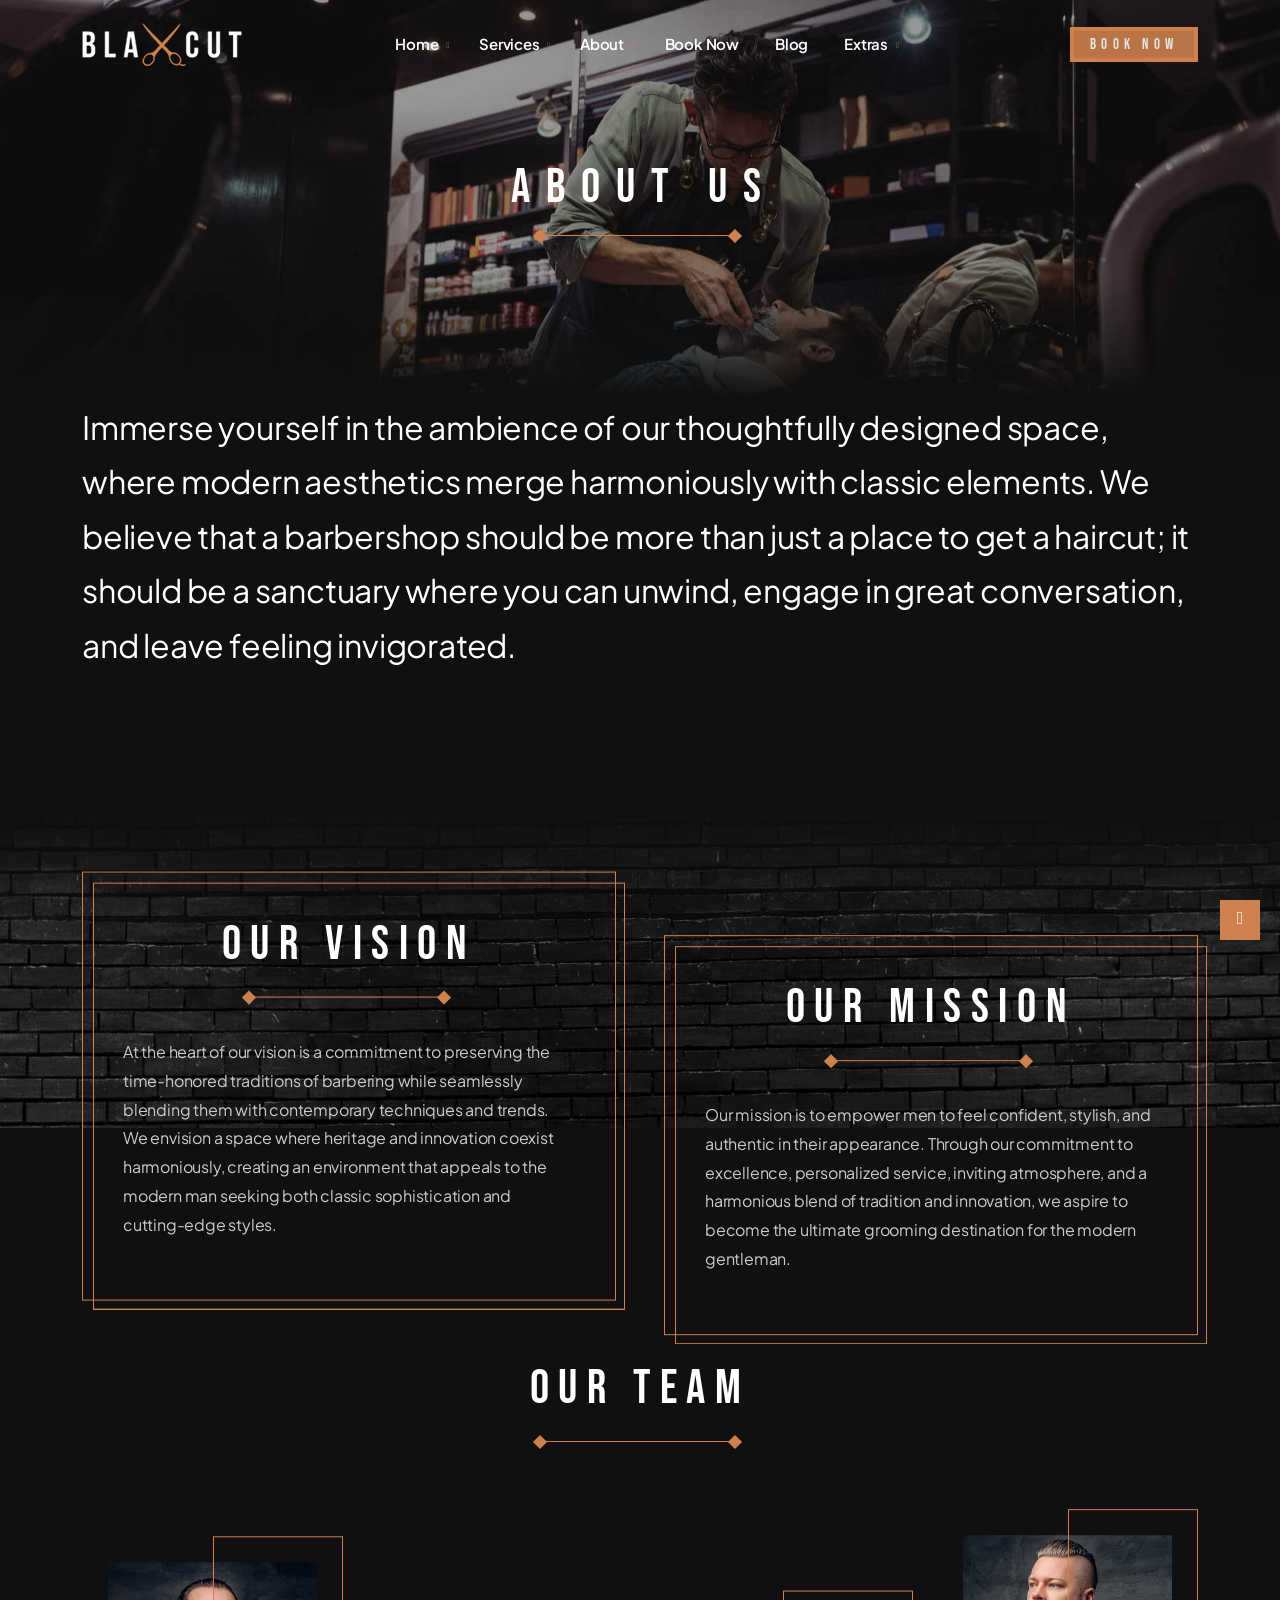
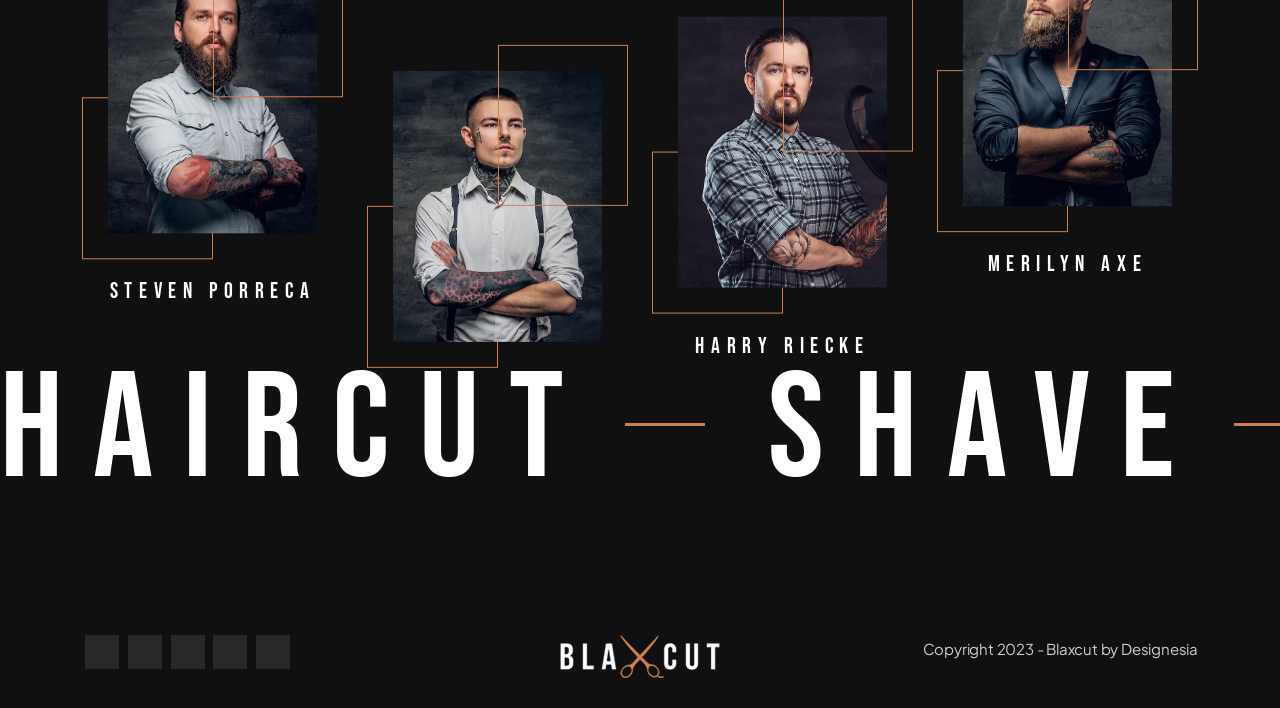
==== about.html @ 3b6c33c2 "first commit" ====
<!DOCTYPE html>
<html lang="zxx">

<head>
    <title>Blaxcut - Barbershop Website Template</title>
    <link rel="icon" href="images/icon.png" type="image/gif" sizes="16x16">
    <meta content="text/html;charset=utf-8" http-equiv="Content-Type">
    <meta content="width=device-width, initial-scale=1.0" name="viewport" >
    <meta content="Blaxcut - Barbershop Website Template" name="description" >
    <meta content="" name="keywords" >
    <meta content="" name="author" >
    <!-- CSS Files
    ================================================== -->
    <link href="css/bootstrap.min.css" rel="stylesheet" type="text/css" id="bootstrap">
    <link href="css/mdb.min.css" rel="stylesheet" type="text/css" id="mdb" >
    <link href="css/plugins.css" rel="stylesheet" type="text/css" >
    <link href="css/style.css" rel="stylesheet" type="text/css" >
    <link href="css/coloring.css" rel="stylesheet" type="text/css" >
    <!-- color scheme -->
    <link id="colors" href="css/colors/scheme-01.css" rel="stylesheet" type="text/css" >
</head>

<body class="dark-scheme">
    <div id="wrapper">
        
        <!-- page preloader begin -->
        <div id="de-loader"></div>
        <!-- page preloader close -->

        <!-- header begin -->
        <header class="transparent">            
            <div class="container">
                <div class="row">
                    <div class="col-md-12">
                        <div class="de-flex sm-pt10">
                            <div class="de-flex-col">
                                <div class="de-flex-col">
                                    <!-- logo begin -->
                                    <div id="logo">
                                        <a href="index.html">
                                            <img class="logo-main" src="images/logo.png" alt="" >
                                            <img class="logo-mobile" src="images/logo-mobile.png" alt="" >
                                        </a>
                                    </div>
                                    <!-- logo close -->
                                </div>
                            </div>
                            <div class="de-flex-col header-col-mid">
                                <ul id="mainmenu">
                                    <li><a class="menu-item" href="index.html">Home</a>
                                        <ul>
                                            <li><a class="menu-item" href="index.html">Home 1</a></li>
                                            <li><a class="menu-item" href="index-2.html">Home 2</a></li>
                                            <li><a class="menu-item" href="index-3.html">Home 3</a></li>
                                            <li><a class="menu-item" href="index-4.html">Home 4</a></li>
                                        </ul>
                                    </li>
                                    <li><a class="menu-item" href="services.html">Services</a>
                                        <ul>
                                            <li><a class="menu-item" href="services.html">All Services</a></li>
                                            <li><a class="menu-item" href="service-single.html">Service Single</a></li>
                                        </ul>
                                    </li>
                                    <li><a class="menu-item" href="about.html">About</a>
                                        <ul>
                                            <li><a class="menu-item" href="about.html">About Us</a></li>
                                            <li><a class="menu-item" href="team.html">Our Team</a></li>
                                        </ul>
                                    </li>
                                    <li><a class="menu-item" href="book.html">Book Now</a></li>
                                    <li><a class="menu-item" href="blog.html">Blog</a></li>
                                    <li><a class="menu-item" href="#">Extras</a>
                                        <ul>
                                            <li><a class="menu-item" href="contact.html">Contact</a></li>
                                            <li><a class="menu-item" href="gallery.html">Gallery</a></li>
                                            <li><a class="menu-item" href="pricing.html">Pricing</a></li>
                                            <li><a class="menu-item" href="testimonials.html">Testimonials</a></li>
                                        </ul>
                                    </li>
                                </ul>
                            </div>
                            <div class="de-flex-col">
                                <div class="menu_side_area">
                                    <a href="book.html" class="btn-main">Book Now</a>
                                    <span id="menu-btn"></span>
                                </div>
                            </div>
                        </div>
                    </div>
                </div>
            </div>
        </header>
        <!-- header close -->
        <!-- content begin -->
        <div class="no-bottom no-top" id="content">
            <div id="top"></div>

            <section id="subheader" class="jarallax">
                <img src="images/background/3.jpg" class="jarallax-img" alt="">
                <div class="container">
                    <div class="row">
                        <div class="col-lg-6 offset-lg-3 text-center">
                            <h1>About Us</h1>
                            <div class="de-separator"></div>
                        </div>
                    </div>
                </div>
                <div class="de-gradient-edge-bottom"></div>
            </section>

            <section aria-label="section" class="no-top">
                <div class="container">
                    <div class="row">
                        <div class="col-lg-12" data-jarallax-element="-20">
                            <p class="lead big wow fadeInUp">Immerse yourself in the ambience of our thoughtfully designed space, where modern aesthetics merge harmoniously with classic elements. We believe that a barbershop should be more than just a place to get a haircut; it should be a sanctuary where you can unwind, engage in great conversation, and leave feeling invigorated.
                            </p>
                        </div>
                    </div>
                </div>
            </section>

            <section class="jarallax no-top">
                <div class="de-gradient-edge-top"></div>
                <img src="images/background/1.jpg" class="jarallax-img" alt="">
                <div class="container relative z1000">
                    <div class="row gx-5">
                        <div class="col-lg-6" data-jarallax-element="-50">
                            <div class="d-sch-table">
                                <h2 class="wow fadeIn text-center">Our Vision</h2>
                                <div class="de-separator"></div>
                                <p>At the heart of our vision is a commitment to preserving the time-honored traditions of barbering while seamlessly blending them with contemporary techniques and trends. We envision a space where heritage and innovation coexist harmoniously, creating an environment that appeals to the modern man seeking both classic sophistication and cutting-edge styles.</p>
                                <div class="d-deco"></div>
                            </div>
                        </div>

                        <div class="col-lg-6" data-jarallax-element="-100">
                            <div class="d-sch-table">
                                <h2 class="wow fadeIn text-center">Our Mission</h2>
                                <div class="de-separator"></div>
                                <p>Our mission is to empower men to feel confident, stylish, and authentic in their appearance. Through our commitment to excellence, personalized service, inviting atmosphere, and a harmonious blend of tradition and innovation, we aspire to become the ultimate grooming destination for the modern gentleman.</p>
                                <div class="d-deco"></div>
                            </div>
                        </div>
                    </div>
                </div>
                <div class="de-gradient-edge-bottom"></div>
            </section>

            <section aria-label="section" class="no-top">
                <div class="container">
                    <div class="row">
                        <div class="col-lg-12 text-center">
                            <h2 class="wow fadeIn">Our Team</h2>
                            <div class="de-separator"></div>
                        </div>
                        <div class="col-lg-3 text-center" data-jarallax-element="-20">
                            <div class="de-box-a">
                                <div class="d-image">
                                    <img src="images/team/1.jpg" alt="">
                                </div>
                                <div class="d-deco-1"></div>
                                <div class="d-deco-2"></div>
                                <div class="d-social">
                                    <a href="#"><i class="fa fa-facebook"></i></a>
                                    <a href="#"><i class="fa fa-twitter"></i></a>
                                    <a href="#"><i class="fa fa-instagram"></i></a>
                                </div>
                            </div>
                            <div class="spacer-20"></div>
                            <h4>Steven Porreca</h4>
                        </div>

                        <div class="col-lg-3 text-center" data-jarallax-element="-60">
                            <div class="de-box-a">
                                <div class="d-image">
                                    <img src="images/team/2.jpg" alt="">
                                </div>
                                <div class="d-deco-1"></div>
                                <div class="d-deco-2"></div>
                                <div class="d-social">
                                    <a href="#"><i class="fa fa-facebook"></i></a>
                                    <a href="#"><i class="fa fa-twitter"></i></a>
                                    <a href="#"><i class="fa fa-instagram"></i></a>
                                </div>
                            </div>
                            <div class="spacer-20"></div>
                            <h4>Huey Apicella</h4>
                        </div>

                        <div class="col-lg-3 text-center" data-jarallax-element="-40">
                            <div class="de-box-a">
                                <div class="d-image">
                                    <img src="images/team/3.jpg" alt="">
                                </div>
                                <div class="d-deco-1"></div>
                                <div class="d-deco-2"></div>
                                <div class="d-social">
                                    <a href="#"><i class="fa fa-facebook"></i></a>
                                    <a href="#"><i class="fa fa-twitter"></i></a>
                                    <a href="#"><i class="fa fa-instagram"></i></a>
                                </div>
                            </div>
                            <div class="spacer-20"></div>
                            <h4>Harry Riecke</h4>
                        </div>

                        <div class="col-lg-3 text-center" data-jarallax-element="-10">
                            <div class="de-box-a">
                                <div class="d-image">
                                    <img src="images/team/4.jpg" alt="">
                                </div>
                                <div class="d-deco-1"></div>
                                <div class="d-deco-2"></div>
                                <div class="d-social">
                                    <a href="#"><i class="fa fa-facebook"></i></a>
                                    <a href="#"><i class="fa fa-twitter"></i></a>
                                    <a href="#"><i class="fa fa-instagram"></i></a>
                                </div>
                            </div>
                            <div class="spacer-20"></div>
                            <h4>Merilyn Axe</h4>
                        </div>
                    </div>
                </div>
            </section>

            <section aria-label="section" class="no-top">
                <div class="wow fadeInRight d-flex">
                  <div class="de-marquee-list wow">
                    <div class="d-item">
                      <span class="d-item-txt">Haircut</span>
                      <span class="d-item-display">
                        <i class="d-item-block"></i>
                      </span>
                      <span class="d-item-txt">Shave</span>
                      <span class="d-item-display">
                        <i class="d-item-block"></i>
                      </span>
                      <span class="d-item-txt">Faded</span>
                      <span class="d-item-display">
                        <i class="d-item-block"></i>
                      </span>
                      <span class="d-item-txt">Hair Dye</span>
                      <span class="d-item-display">
                        <i class="d-item-block"></i>
                      </span>
                      <span class="d-item-txt">Beard Trim</span>
                      <span class="d-item-display">
                        <i class="d-item-block"></i>
                      </span>
                      <span class="d-item-txt">Hair Color</span>
                      <span class="d-item-display">
                        <i class="d-item-block"></i>
                      </span>
                      <span class="d-item-txt">Facial</span>
                      <span class="d-item-display">
                        <i class="d-item-block"></i>
                      </span>
                      <span class="d-item-txt">Masage</span>
                      <span class="d-item-display">
                        <i class="d-item-block"></i>
                      </span>
                      <span class="d-item-txt">Hair Wash</span>
                      <span class="d-item-display">
                        <i class="d-item-block"></i>
                      </span>
                     </div>
                  </div>
                </div>
            </section>
        </div>
        <!-- content close -->
        <a href="#" id="back-to-top"></a>
        <!-- footer begin -->
        <footer>
            <div class="container">
                <div class="row g-4">
                    
                    <div class="col-lg-4 text-lg-start text-center">
                        <div class="social-icons">
                            <a href="#"><i class="fa fa-facebook fa-lg"></i></a>
                            <a href="#"><i class="fa fa-twitter fa-lg"></i></a>
                            <a href="#"><i class="fa fa-linkedin fa-lg"></i></a>
                            <a href="#"><i class="fa fa-pinterest fa-lg"></i></a>
                            <a href="#"><i class="fa fa-rss fa-lg"></i></a>
                        </div>
                    </div>
                    <div class="col-lg-4 text-lg-center text-center">
                        <img src="images/logo.png" class="" alt="">
                    </div>
                    <div class="col-lg-4 text-lg-end text-center">
                        Copyright 2023 - Blaxcut by Designesia
                    </div>
                </div>
            </div>
        </footer>
        <!-- footer close -->
    </div>
    
    <!-- Javascript Files
    ================================================== -->
    <script src="js/plugins.js"></script>
    <script src="js/designesia.js"></script>
    <script src="js/custom-marquee.js"></script>
</body>

</html>
---- css/style.css ----
/* ================================================== */

/* Blaxcut
/* created by designesia

@charset "utf-8";

Table of content:

* body
* header
  * subheader
* navigation
* content
* section
* footer
* sidebar
* blog
* products
* contact
* elements
  * address
  * border
  * box icon
  * breadcrumb
  * button and link
  * columns
  * counter
  * divider
  * dropcap
  * heading
  * icon font
  * list
  * map
  * package
  * page heading
  * pagination
  * pricing
  * preloader
  * progress bar
  * social icons
  * spacer
  * tabs
  * team
  * testimonial
* plugins
* media query
*/

/* ================================================== */

/* ================================================== */
/* import fonts */
/* ================================================== */

@import url('https://fonts.googleapis.com/css2?family=Plus+Jakarta+Sans:ital,wght@0,200;0,300;0,400;0,500;0,600;0,700;0,800;1,200;1,300;1,400;1,500;1,600;1,700;1,800&display=swap');
@import url('https://fonts.googleapis.com/css2?family=Bebas+Neue:ital,wght@0,200;0,300;0,400;0,500;0,600;0,700;0,800;1,200;1,300;1,400;1,500;1,600;1,700;1,800&display=swap');

/* ================================================== */
/* import icons */
/* ================================================== */

@import url("../fonts/font-awesome/css/font-awesome.css");
@import url("../fonts/elegant_font/HTML_CSS/style.css");
@import url("../fonts/et-line-font/style.css");
@import url("../fonts/icofont/icofont.min.css");

* {
  --title-font: "Bebas Neue", Helvetica, Arial, sans-serif;
  --body-font: "Plus Jakarta Sans", Helvetica, Arial, sans-serif;
  --border-default: solid 1px rgba(30, 30, 30, 1);
  --bg-color-even: #E8E8E8;
  --bg-color-odd: #F4F4F4;
  --bg-color-dark: #101010;
  --body-font-color: #757575;
  --dark-body-font-color: #cccccc;

}

.g-custom {
  --bs-gutter-x: 30px;
  --bs-gutter-y: 30px;
}

.g-custom-x {
  --bs-gutter-x: 30px;
}

/* ================================================== */


/* body */


/* ================================================== */

html {
  overflow-x: hidden;
  padding: 0;
  margin: 0;
  background: #ffffff;
}

body {
  font-family: var(--body-font);
  font-size: 16px;
  font-weight: 400;
  color: var(--body-font-color);
  padding: 0;
  line-height: 1.8em;
  word-spacing: 0px;
  letter-spacing: -0.2px;
}

.dark-scheme {
  color: var(--dark-body-font-color);
}

body.dark-scheme {
  background: var(--bg-color-even);
}

body.boxed {
  margin: 30px;
  overflow: hidden;
  border: solid 1px #eee;
}

body .owl-stage .owl-item {
  margin-bottom: 15px;

}

#wrapper {
  position: relative;
  overflow: hidden;
}

.de-navbar-left #wrapper {
  overflow: visible;
}

a,
a:hover {
  text-decoration: none;
}

a.a-underline {
  display: inline-block;
  position: relative;
  overflow: hidden;
}

a.a-underline span {
  display: block;
  position: relative;
  left: 0;
  bottom: 0;
  border-bottom: solid 1px #333;
  width: 0;
}

a.a-underline:hover span {
  width: 100%;
}

/* ================================================== */


/*  header  */


/* ================================================== */

header {
  width: 100%;
  position: absolute;
  left: 0;
  z-index: 1001;
  background: #2b313f;
  margin: 0;
  border-bottom: solid 1px rgba(255, 255, 255, 0);
}

header.header-s1 {
  top: 0;
}

header .info {
  display: none;
  color: #fff;
  padding: 10px 0 10px 0;
  width: 100%;
  z-index: 100;
  background: #242424;
}

header .info .col {
  display: inline-block;
  font-size: 12px;
}

header .info .col {
  padding-right: 30px;
}

header .info .col:last-child {
  padding-right: 0px;
}

header .info i {
  font-size: 14px;
  margin-right: 15px;
}

header .info .social.col {
  border: none;
}

header .info .social i {
  color: #fff;
  font-size: 14px;
  display: inline-block;
  float: none;
  padding: 0 10px 0 10px;
  margin: 0;
}

header .info strong {
  font-size: 12px;
}

header.header-bg {
  background: rgba(0, 0, 0, 0.5);
}

header.transparent {
  background: none;
}

body:not(.side-layout) header:not(.smaller):not(.header-mobile).header-light.transparent {
  background: rgba(255, 255, 255, 0.0);
}

header.autoshow {
  top: -120px;
  height: 70px !important;
}

header.autoshow.scrollOn,
header.autoshow.scrollOff {
  -o-transition: .5s;
  -ms-transition: .5s;
  -moz-transition: .5s;
  -webkit-transition: .5s;
  transition: .5s;
  outline: none;
}

header.autoshow.scrollOn {
  top: 0;
}

header.autoshow.scrollOff {
  top: -120px;
}

header div#logo {
  color: white;
  -webkit-transition: all 0.3s;
  -moz-transition: all 0.3s;
  -ms-transition: all 0.3s;
  -o-transition: all 0.3s;
  transition: all 0.3s;
}

header .logo-2 {
  display: none;
}

header .logo-scroll {
  display: none;
}

header .logo,
header .logo-2 {
  font-family: var(--body-font);
  color: #fff;
  font-size: 40px;
  font-weight: 300;
}

header .logo-2 {
  color: #333;
}

header.header-full nav {
  float: left;
}

header nav a {
  -webkit-transition: all 0.3s;
  -moz-transition: all 0.3s;
  -ms-transition: all 0.3s;
  -o-transition: all 0.3s;
  transition: all 0.3s;
}

header nav a:hover {
  color: #555;
}

header.smaller #mainmenu ul ul {
  top: 0px;
}

header.smaller {
  position: fixed;
  top: 0px;
  background: rgba(255, 255, 255, .5);
}


.scroll-down {
    margin-top: -90px;
}

.scroll-up {
    margin-top: 0;
}

header.header-center.scroll-down{
  margin-top: -175px;
}

header.header-center #logo-center{
  display: inline-block;
  padding-top: 40px;
}

header.header-center #mainmenu{
  display: inline-block;
}

header.header-center{
  text-align: center;
}

header.header-center #logo{
  display: none;
}

.dark-scheme header.smaller {
  background: rgba(16, 16, 16, .8);
}

header.smaller .btn-rsvp {
  height: 100px;
  padding-top: 55px;
}

.boxed header.smaller {
  margin-top: 0px;
}

header.smaller div#logo,
header.s2 div#logo {}

header.smaller .logo-init {
  display: none;
}

header.smaller #topbar.topbar-dark {
  background: rgba(34, 34, 34, .05);
}

header.smaller #topbar.topbar-dark a {
  color: #333333;
}

header .logo-mobile {
  display: none;
}

header.smaller.scroll-dark {
  background: var(--bg-color-even);
}

header.header-light .h-phone,
header.smaller.scroll-light .h-phone {
  color: #202020;
}

header:not(.header-light).smaller.scroll-light div#logo .logo {
  display: none;
}

header.smaller.scroll-light div#logo .logo-2 {
  display: inline-block;
}

header.smaller.scroll-light div#logo .logo-scroll {
  display: inline-block;
}

header.smaller.header-light div#logo .logo {
  display: none;
}

header.smaller.scroll-light .social-icons i {
  color: #333;
}

header.smaller.scroll-light #mainmenu li a,
header.smaller.scroll-light #mainmenu li.has-child:after {
  color: #333333;
}

header.smaller.scroll-light #mainmenu li li a:hover {
  color: #ffffff;
}

.logo-smaller div#logo {
  width: 150px;
  height: 30px;
  line-height: 65px;
  font-size: 30px;
}

.logo-smaller div#logo img {
  font-size: 30px;
}

header.smaller div#logo .logo-1 {
  display: none;
}

header.smaller div#logo .logo-2 {
  display: inline-block;
}

.logo-small {
  margin-bottom: 20px;
}

header.de_header_2 {
  height: 125px;
}

header.de_header_2.smaller {
  height: 70px;
}

header.de_header_2.smaller .info {
  position: absolute;
  opacity: 0;
  z-index: -1;
}

header.header-full {
  padding-left: 40px;
  padding-right: 40px;
}

header .header-row {
  text-align: center;
}

header .header-col {
  position: relative;
  height: 100%;
}

/* left col header */
header .header-col.left {
  float: left;
  padding: 0 30px 0 0;
  /* border-right:solid 1px rgba(255,255,255,.2); */
}

/* middle col header */
header .header-col.mid {
  float: right;
}

header .header-col.mid .social-icons {
  float: right;
  /* border-left:solid 1px rgba(255,255,255,.2); */
  padding: 0 30px 0 30px;
}


.header-col-right {
  text-align: right;
}


.de-navbar-left {
  background: #151618;
}

.de-navbar-left #logo {
  padding: 40px;
  text-align: center;
  width: 100%;
}

.de-navbar-left header {
  position: relative;
  display: block;
  width: 100%;
  height: 100%;
  left: 0;
  background: none;
  padding: 30px;
  padding-right: 20px;
}

.de-navbar-left header #mainmenu {
  float: none;
  margin: 0;
  padding: 0;
}

.de-navbar-left header #mainmenu>li {
  display: block;
  margin: 0;
  float: none;
  text-align: center;
  font-family: var(--body-font);
  letter-spacing: 5px;
  font-size: 14px;
  padding: 0;
  padding-top: 10px;
  padding-bottom: 10px;
  border-bottom: solid 1px rgba(255, 255, 255, .1);
}

.de_light.de-navbar-left header #mainmenu>li {
  border-bottom: solid 1px rgba(0, 0, 0, .05);
}

.de-navbar-left header #mainmenu>li>a {
  padding: 0;
  opacity: .5;
}

.de_light.de-navbar-left header #mainmenu>li>a {
  color: #222;
}

.de-navbar-left header #mainmenu>li a:hover {
  opacity: 1;
}

.de-navbar-left header #mainmenu>li>a:after {
  content: none;
}

.de-navbar-left header nav {
  float: none;
}

/* subheader */

#subheader {
  text-align: center;
  overflow: hidden;
  padding: 50px 0 120px 0;
  position: relative;
}

#subheader h1 {
  font-size: 48px;
  margin-top: 100px;
  margin-bottom: 10px;
  letter-spacing: 1rem;
  margin-left: .5rem;
}

#subheader.dark {
  background-color: #1A1C26;
}

#subheader.dark h1 {
  color: #fff;
}

.de-navbar-left #subheader {
  padding-bottom: 120px;
}

#subheader .crumb {
  font-size: 14px;
  letter-spacing: 3px;
}

#subheader.text-light .crumb {
  color: #fff;
}

#subheader .small-border-deco {
  display: block;
  margin: 0 auto;
  margin-top: 20px;
  width: 100%;
  height: 1px;
  background: rgba(255, 255, 255, .1);
}

#subheader .small-border-deco span {
  display: block;
  margin: 0 auto;
  height: 2px;
  width: 100px;
}

#subheader.dark h2,
#subheader.dark h4 {
  color: #fff;
}

#subheader.dark h2 {
  font-size: 48px;
}

#subheader.s2 {
  text-align: left;
  padding: 120px 0 20px;
  border: solid 1px #ddd;
  border-left: none;
  border-right: none;
}

.rtl #subheader.s2 {
  text-align: right;
}


#subheader.s2 h1,
#subheader.s2 .crumb {
  margin: 0;
  padding: 0;
}

#subheader.s2 .crumb {
  float: right;
  margin-top: 10px;
}

.rtl #subheader.s2 .crumb {
  float: left;
}

#subheader.sh-plain {
  padding: 100px 0 60px 0;
}

.de-navbar-left.de_light #subheader h1 {
  color: #222;
}

#profile_banner {
  min-height: 360px;
}

/* ================================================== */


/* navigation */


/* ================================================== */

#mainmenu {
  font-family: var(--body-font);
  font-size: 15px;
  margin: 0 auto;
  float: none;
}

#mainmenu.s2{
  font-family: var(--body-font);
}

#mainmenu ul {
  margin: 0px 0px;
  padding: 0px;
  height: 30px;
  background: #ffffff;
  color: var(--body-font-color);
}

#mainmenu ul:not(.mega) {
  border: solid 1px #dddddd;
}

.dark-scheme #mainmenu ul {
  background: #101010;
  border: solid 1px rgba(255, 255, 255, .1);
}

.dark-scheme #mainmenu ul.mega {
  background: #101010;
}

#mainmenu li {
  margin: 0px 0px;
  padding: 0px 0px;
  float: left;
  display: inline;
  list-style: none;
  position: relative;
}

#mainmenu>li {
  margin-right: 30px;
}

#mainmenu>li.has-child:after {
  font-family: FontAwesome;
  content: "\f078";
  padding-left: 5px;
  font-size: 8px;
  position: relative;
  top: -2px;
}

.rtl #mainmenu li.has-child:after {
  padding-left: 15px;
}

.header-light #mainmenu li.has-child:after {
  color: rgba(0, 0, 0, .5);
}

#mainmenu li>a {
  font-weight: 600;
  padding-right: 6px;
}

#mainmenu.s2 li>a{
  letter-spacing: 0;
}

#mainmenu li.has-child>a {
  padding-right: 0px;
}

#mainmenu a {
  position: relative;
  display: inline-block;
  padding: 30px 0;
  text-decoration: none;
  color: #ffffff;
  text-align: center;
  outline: none;
}

#mainmenu p {
  line-height: 1.8em;
  margin-bottom: 0;
}

header.header-light #mainmenu a {
  color: #35404e;
}

#mainmenu a span:not(.badge) {
  position: relative;
  width: 0%;
  color: #ffffff;
  display: block;
  font-size: 10px;
  text-transform: uppercase;
  line-height: 14px;
  border-bottom: solid 2px #ffffff;
}

#mainmenu li:hover a span:not(.badge) {
  width: 100%;
}

#mainmenu li li a span:not(.badge) {
  float: right;
  margin-top: 5px;
}

#mainmenu a.active span:not(.badge) {
  width: 100%;
  margin-left: 0%;
}

.header-light {
  border-bottom: solid 1px rgba(255, 255, 255, 0);
}

.header-light #mainmenu>li>a {
  color: #222;
}

#mainmenu li li {
  font-family: var(--body-font);
  font-size: 14px;
}

#mainmenu li li:last-child {
  border-bottom: none;
}

#mainmenu li li a {
  padding: 5px 15px;
  border-top: none;
  color: #606060;
  width: 100%;
  border-left: none;
  text-align: left;
  font-weight: normal;
  border-bottom: solid 1px rgba(255, 255, 255, .1);
  letter-spacing: 0;
}

#mainmenu li:last-child>a {
  border-bottom: none;
}

.dark-scheme #mainmenu li li a {
  color: #ffffff;
}

.rtl #mainmenu li li a {
  text-align: right;
}

#mainmenu li li a:hover {
  color: #111;
}

#mainmenu li li a:after {
  content: none;
}

#mainmenu li li a:hover,
#mainmenu ul li:hover>a {
  color: #fff;
}

#mainmenu li ul {
  width: 190px;
  height: auto;
  position: absolute;
  left: 0px;
  z-index: 10;
  visibility: hidden;
  opacity: 0;
  border-radius: 3px;
}

#mainmenu ul li b {
  background: #333;
  color: #ffffff;
  padding: 0 3px;
  padding-bottom: 3px;
  font-size: 10px;
  margin-right: 3px;
  border-radius: 2px;
  -moz-border-radius: 2px;
  -webkit-border-radius: 2px;
}

#mainmenu li li {
  font-size: 14px;
  display: block;
  float: none;
  text-transform: none;
}

#mainmenu li:hover>ul {
  visibility: visible;
  opacity: 1;
  margin-top: 0px;
}

/* before edited 
#mainmenu li ul ul {
    left: 100%;
    top: 0px;
}
*/

#mainmenu li ul ul {
  top: 0px;
  margin-left: 188px;
}

#mainmenu select {
  padding: 10px;
  height: 36px;
  font-size: 14px;
  border: none;
  background: #ff4200;
  color: #eceff3;
}

#mainmenu select option {
  padding: 10px;
}

#mainmenu .btn-type {
  padding: 0;
  margin: 0;
}

#mainmenu .btn-type a {
  background: #eee;
  padding: 0;
  margin: 0;
}

#mainmenu>li ul.mega {
  position: fixed;
  left: 0;
  height: 0%;
  width: 100%;
  visibility: hidden;
  opacity: 0;
  overflow: hidden;
  padding: 0;
  -webkit-box-shadow: none;
  -moz-box-shadow: none;
  box-shadow: none;
  background: none;
}

#mainmenu>li ul.mega .sb-menu {
  background: #fff;
  border-radius: 6px;
  -moz-border-radius: 6px;
  -webkit-border-radius: 6px;
  border: solid 1px #dddddd;
}

.dark-scheme #mainmenu>li ul.mega .sb-menu {
  background: #101010;
  border-color: rgba(255, 255, 255, .1);
}

#mainmenu li:hover ul.mega {
  visibility: visible;
  opacity: 1;
}

#mainmenu li ul.mega>li,
#mainmenu li ul.mega>li a {
  width: 100%;
}

#mainmenu li ul.mega li.title {
  padding: 0px 10px 15px 10px;
  text-align: left;
  color: #fff;
  font-weight: bold;
}

#mainmenu li ul.mega>li ul {
  position: static;
  visibility: visible;
  opacity: 1;
  left: 0;
  float: none;
  width: 100%;
}

#mainmenu ul.mega>li ul li {
  margin: 0;
  padding: 0;
}

#mainmenu ul.mega>li ul li:last-child {
  border-bottom: none;
}

#mainmenu li ul.mega .menu-content {
  background: #171A21;
  padding: 30px;
}

#mainmenu li ul.mega li.title {
  font-family: var(--main-font);
  padding: 0px;
  text-align: left;
  font-weight: bold;
  color: #586383;
}

#mainmenu ul.mega>li ul {
  border: none;
}

#mainmenu li ul.mega ul li a {
  background: none;
  padding: 2px 0;
}

#mainmenu li ul.mega ul li a:hover {
  color: #35404e;
}

#mainmenu .box-icon {
  margin-bottom: 10px;
  line-height: 1.6em;
  background: rgba(var(--primary-color-rgb), .1);
  padding: 15px;
  margin: 0;
  height: 100%;
}

#mainmenu .box-icon:hover {
  background: rgba(var(--secondary-color-rgb), .2);
}


.menu-col {
  list-style: none;
  margin: 0;
  padding: 0;
  font-weight: 500;
  font-size: 16px;
}

.menu-col i {
  margin-right: 10px;
  text-align: center;
  min-width: 20px;
}

.menu-col li {
  margin-bottom: 10px;
}

.menu-col li a {
  padding: 10px 16px;
  display: block;
  color: #333333;
  border-radius: 6px;
  -moz-border-radius: 6px;
  -webkit-border-radius: 6px;
}

.menu-col li a.active,
.menu-col li a.active i {
  color: #ffffff;
}



header.header-mobile #mainmenu>li ul.mega {
  visibility: visible;
  opacity: 1;
}

header:not(.header-mobile) #mainmenu>li:hover ul.mega {
  height: auto;
}

/* menu toggle for mobile */

#menu-btn {
  display: none;
  float: right;
  width: 32px;
  height: 32px;
  padding: 4px;
  text-align: center;
  cursor: poInter;
  color: #fff;
  margin-top: 0px;
  margin-left: 20px;
  line-height: 1.5em;
}

#menu-btn:before {
  font-family: FontAwesome;
  content: "\f0c9";
  font-size: 20px;
}

#menu-btn:hover {
  background: #fff;
}

#menu-btn:hover:before {
  color: #222;
}

.rtl #menu-btn {
  float: left;
}

header.header-mobile.header-light,
header.header-mobile.header-light #menu-btn,
header.header-mobile.header-light #menu-btn:hover {
  background: none;
}

header.header-mobile.header-light #menu-btn {
  color: #222;
}


header.header-mobile.header-center #logo{
  display: block;
}

header.header-mobile.header-center #logo-center{
  display: none;
}

/* user account menu */

.de-login-menu {
  position: relative;
}

.de-menu-profile {
  cursor: pointer;
}

.de-menu-profile img {
  width: 38px;
  border-radius: 30px;
  -moz-border-radius: 30px;
  -webkit-border-radius: 30px;
  margin-left: 5px;
  margin-bottom: 2px;
}

#de-click-menu-notification {
  position: relative;
}

#de-click-menu-notification .d-count {
  display: inline-block;
  position: absolute;
  z-index: 100;
  background: #333;
  line-height: 1em;
  padding: 6px;
  width: 22px;
  border-radius: 30px;
  -moz-border-radius: 30px;
  -webkit-border-radius: 30px;
  top: -10px;
  right: -10px;
  color: #ffffff;
  font-weight: bold;
  font-size: 10px;
}

.de-menu-notification {
  cursor: pointer;
  display: inline-block;
  width: 38px;
  height: 38px;
  background: #eeeeee;
  text-align: center;
  line-height: 32px;
  border-radius: 30px;
  padding-top: 3px;
  margin-left: 5px;
}

.dark-scheme .de-menu-notification {
  background: rgba(255, 255, 255, .2);
  color: #ffffff;
}

.rtl .de-menu-notification {
  margin-right: 5px;
}

.de-submenu {
  text-align: left;
  opacity: 0;
  position: absolute;
  right: 0;
  background: #ffffff;
  padding: 15px 20px;
  margin: 0;
  margin-top: 10px;
  width: 250px;
  border-radius: 6px;
  -moz-border-radius: 6px;
  -webkit-border-radius: 6px;
  z-index: 1000;
  border: solid 1px #eeeeee;
  box-shadow: 0 0 6px rgba(0, 0, 0, 0.05);
}

.dark-scheme .de-submenu {
  background: var(--dark-scheme-color);
  border: solid 1px rgba(255, 255, 255, .1);
}

.rtl .de-submenu {
  right: auto;
  left: 0;
}

.de-submenu.open {
  opacity: 1;
}

.de-submenu .d-balance {
  font-size: 14px;
}

.de-submenu h4 {
  font-weight: bold;
  display: block;
  margin: 0;
  padding: 0;
  font-size: 16px;
  margin-top: 5px;
}

.d-name h4 {
  line-height: 1.2em;
  margin-bottom: 0;
}

.d-name span {
  font-size: 15px;
}

.rtl .de-submenu h4,
.rtl .d-name,
.rtl .d-balance {
  text-align: right;
}

.de-submenu-profile {
  list-style: none;
  margin: 0;
  padding: 0;
}

.rtl .de-submenu-profile {
  text-align: right;
}

.de-submenu-profile a {
  color: #0d0c22;
  font-weight: bold;
  font-size: 14px;
  display: block;
  background: #fff;
}

.dark-scheme .de-submenu-profile a {
  color: #fff;
}

.de-submenu-profile li {
  padding: 5px 0;
}

.de-submenu-profile li.de-line {
  border-top: solid 1px #bbbbbb;
  margin: 10px 0 8px 0;
  padding: 0;
}

.de-submenu-profile i {
  text-align: center;
  padding: 7px;
  background: #eee;
  color: #ffffff;
  border-radius: 30px;
  width: 28px;
  margin-right: 5px;
}

.dark-scheme .de-submenu-profile i {
  background: rgba(255, 255, 255, .1);
}

.de-submenu .d-wallet {
  position: relative;
}

.de-submenu .d-wallet .d-wallet-address {
  margin: 0;
  padding: 0;
  display: block;
  max-width: 69%;
  overflow: hidden;
  position: relative;
}

.de-submenu .d-wallet #btn_copy {
  right: 0;
  bottom: 4px;
}

.rtl .de-submenu .d-wallet #btn_copy {
  right: auto;
  left: 0;
}


#de-submenu-notification ul {
  margin: 0;
  margin-top: 10px;
  padding: 0;
  list-style: none;
}

#de-submenu-notification li {
  line-height: 20px;
  margin-bottom: 15px;
}

#de-submenu-notification li .d-time {
  display: block;
  font-size: 14px;
  color: #727272;
}

.dark-scheme #de-submenu-notification li .d-time {
  color: #999999;
}

#de-submenu-notification li a {
  color: #0d0c22;
}

.dark-scheme #de-submenu-notification li a {
  color: #ffffff;
}

#de-submenu-notification li .d-desc {
  margin-left: 45px;
}

.rtl #de-submenu-notification li .d-desc {
  text-align: right;
  margin-left: 0;
  margin-right: 45px;
}

#de-submenu-notification li img {
  width: 32px;
  height: 32px;
  position: absolute;
  border-radius: 30px;
  -moz-border-radius: 30px;
  -webkit-border-radius: 30px;
}

.rtl #de-submenu-notification li img {
  right: 20px;
}

#de-submenu-notification li:last-child {
  margin-bottom: 0;
}

.de-submenu .d-line {
  margin: 15px 0 15px 0;
  border-top: solid 1px #bbbbbb;
}

.dark-scheme .de-submenu .d-line {
  border-top-color: rgba(255, 255, 255, .1);
}

/* user account menu close */

/* ================================================== */


/* content */


/* ================================================== */

#content {
  width: 100%;
  background: #ffffff;
  padding: 90px 0 90px 0;
  z-index: 100;
}

.de_light #content {
  background: #ffffff;
}

#content {
  background: #ffffff;
}

.dark-scheme #content {
  background: var(--bg-color-even);
}

/* ================================================== */


/* section */


/* ================================================== */

section {
  padding: 120px 0 120px 0;
  position: relative;
}

#content.zebra section:nth-child(even) {
  background: #fcfcfc;
}

section:not(.relative) {}

section.no-bg,
#content.no-bg {
  background: none !important;
}

.dark-scheme section {
  background: #101010;
}

.no-bg {
  background: none !important;
}

.bgcolor-variation {
  background: #f6f6f6;
}

.overlay-gradient {
  width: 100%;
  height: 100%;
  z-index: 100;
  top: 0;
  padding: 90px 0 90px 0;
}

.de-navbar-left .container-fluid .container {
  width: 100%;
}

.de-navbar-left section {
  padding: 70px;
}

.de_light section {
  background: #ffffff;
}

.section-fixed {
  position: fixed;
  width: 100%;
  min-height: 100%;
  height: auto;
}

.full-height {
  overflow: hidden;
}

#particles-js {
  width: 100%;
  height: 100%;
  position: absolute;
  z-index: 0;
}

.text_top {
  position: relative;
  z-index: 1000;
}

/* ================================================== */


/* footer */


/* ================================================== */

footer {
  /*background:url('../images/logo-big.png') -50% center no-repeat var(--primary-color) !important;*/
  padding: 30px 0 30px 0;
  font-size: 15px;
}

footer {
  background: var(--bg-color-dark);
}

footer.footer-light {
  background: #ffffff;
}

footer.footer-light a {
  color: #5d6371;
}

footer p {
  line-height: 1.8em;
}

.dark-scheme footer a {
  color: var(--dark-body-font-color);
}

footer.footer-black {
  background: #222222;
}

footer h5,
.de_light footer h5 {
  color: #fff;
  font-size: 18px;
  text-transform: none;
}

footer a {
  color: #ffffff;
  text-decoration: none !important;
}

.de-navbar-left footer {
  padding: 70px 70px 0 70px;
}

.subfooter {
  border-top: solid 1px rgba(255, 255, 255, .1);
  padding: 20px 0 20px 0;
}

.footer-light .subfooter {
  border-top: solid 1px rgba(0, 0, 0, .1);
}

.de-navbar-left .subfooter {
  background: none;
}

header.side-header {
  border-bottom: none;
  margin: 0;
}

header.side-header .social-icons-2 {
  margin: 0 auto;
  margin-top: 50px;
  float: none;
  text-align: center;
}

header.side-header .social-icons-2 a {
  display: inline-block;
  margin: 0 2px 0 2px;
  background: #555;
  width: 36px;
  height: 36px;
  padding-top: 5px;
  display: inline-block;
  text-align: center;
  border-radius: 20px;
  -moz-border-radius: 20px;
  -webkit-border-radius: 20px;
  opacity: .2;
}

.de_light header.side-header .social-icons-2 a {
  background: #fff;
  color: #333;
}

header.side-header .social-icons-2 a:hover {
  opacity: 1;
}

.de-navbar-left.de_light header,
.de-navbar-left.de_light {
  background: rgba(var(--secondary-color-rgb), .1);
}

header.header-light-transparent {
  background: rgba(255, 255, 255, .5);
}

header.header-solid.header-light #mainmenu>li>a {
  color: #555;
}

header.header-solid.header-light .info {
  background: #eee;
  color: #555;
}

header.header-solid.header-light .info .social i {
  color: #222;
}

header.header-solid {
  background: #fff;
}

header.smaller.header-dark {
  background: #222222;
  border: none;
}

header.smaller.header-dark #mainmenu a {
  color: #fff;
}

header.s2 {
  background: #ffffff !important;
  border-bottom: solid 1px #eee;
  top: 0;
}

header.s2 #mainmenu>li>a {
  padding-top: 18px;
  padding-bottom: 18px;
}

.side-layout header.smaller.header-dark #mainmenu>li {
  border-bottom: solid 1px rgba(255, 255, 255, .1);
}

.side-layout header.smaller.header-dark #mainmenu>li:last-child {
  border-bottom: none;
}

header.header-mobile {
  position: fixed !important;
  background: #fff;
  top: 0;
  padding-bottom: 10px;
}

header.header-mobile.menu-open {
  background: #ddd;
}

header.header-mobile .container {
  max-width: 100% !important;
  padding-left: 20px;
  padding-right: 20px;
}

.dark-scheme header.header-mobile {
  background: #101010;
}

header.header-mobile.has-topbar .header-row,
header.header-mobile.has-topbar .header-col {
  margin-top: 10px;
}

header.header-mobile nav {
  float: none;
}

header.header-mobile .logo {
  display: none;
}

header.header-mobile .btn-rsvp {
  padding-top: 40px;
  height: 90px;
}

header.header-mobile .logo-2 {
  display: inline-block;
}

header.header-mobile.header-light {
  background: #fff;
}

header.header-mobile #mainmenu ul {
  padding: 0;
}

header.header-solid.header-light {
  background: #fff;
}

header.header-light .logo {
  display: none;
}

header.header-light .logo-2 {
  display: inline-block;
}

/* topbar start here */

#topbar {
  z-index: 1000;
  width: 100%;
  overflow: hidden;
  top: 0;
  background: rgba(0, 0, 0, .05);
}

#topbar.topbar-dark {
  background: rgba(34, 34, 34, .2);
}

#topbar a {
  color: #323232;
  font-weight: 500;
  text-decoration: none;
}

#topbar.text-light a {
  color: #ffffff;
}

.topbar-left,
.topbar-right {
  display: flex;
}

.topbar-right {
  float: right;
}

.topbar-solid {
  background: #ffffff;
}

.tb-light {
  background: #ffffff;
}

#topbar:not(.topbar-noborder) .topbar-right .topbar-widget {
  border-left: solid 1px rgba(255, 255, 255, .1);
}

#topbar:not(.topbar-noborder) .topbar-right span:last-child {
  border-right: solid 1px rgba(255, 255, 255, .1);
}

#topbar:not(.topbar-noborder) .topbar-light .topbar-right .topbar-widget {
  border-left: solid 1px #eee;
}

#topbar:not(.topbar-noborder) .topbar-light .topbar-right span:last-child {
  border-right: solid 1px #eee;
}

#topbar:not(.topbar-noborder) .tb-light .topbar-right .topbar-widget {
  border-left: solid 1px rgba(0, 0, 0, .1);
}

#topbar:not(.topbar-noborder) .tb-light .topbar-right span:last-child {
  border-right: solid 1px rgba(0, 0, 0, .1);
}

/* topbar left content */
.topbar-left {
  float: left;
}

#topbar:not(.topbar-noborder) .topbar-left .topbar-widget {
  border-right: solid 1px rgba(255, 255, 255, .1);
}

#topbar:not(.topbar-noborder) .topbar-light .topbar-left .topbar-widget {
  border-right: solid 1px #eee;
}

#topbar:not(.topbar-noborder) .topbar-left span:first-child {
  border-left: solid 1px rgba(255, 255, 255, .1);
}

#topbar:not(.topbar-noborder) .tb-light .topbar-left .topbar-widget {
  border-right: solid 1px rgba(0, 0, 0, .1);
}

#topbar:not(.topbar-noborder) .tb-light .topbar-left span:first-child {
  border-left: solid 1px rgba(0, 0, 0, .1);
}

.h-phone {
  position: relative;
  font-weight: bold;
  color: #000000;
  font-family: var(--title-font);
  padding-left: 40px;
  font-size: 20px;
  padding-top: 22px;
}

.h-phone span {
  display: inline-block;
  position: absolute;
  left: 40px;
  top: 0;
  font-size: 14px;
  font-weight: 500;
}

.h-phone i {
  display: inline-block;
  position: absolute;
  font-size: 40px;
  left: 0;
  top: 12px
}

/* topbar widget */
.topbar-widget {
  font-size: 14px;
  display: flex;
  padding: 3px 15px;
  font-weight: 400;
  height: 40px;
}

.topbar-widget.widget-text {
  padding-top: 6px;
}

.topbar-widget i {
  font-size: 16px;
  margin-top: 8px;
  margin-right: 10px;
}

.h-sub .topbar-widget {
  padding: 12px;
}

.topbar-widget:before {
  float: left;
  position: relative;
  font-family: "FontAwesome";
  font-size: 16px;
  margin-right: 10px;
}

.topbar-widget.tb-phone:before {
  content: "\f095";
}

.topbar-widget.tb-email:before {
  content: "\f003";
}

.topbar-widget.tb-opening-hours:before {
  content: "\f017";
}

.topbar-widget.tb-social {
  padding: 0;
}

.topbar-widget.tb-social a {
  font-size: 14px;
  display: flex;
  padding: 5px;
  padding-left: 15px;
  display: inline-block;
  text-align: center;
}

.topbar-widget a span {
  font-weight: bold;
  margin-right: 10px;
  border-radius: 30px;
  -moz-border-radius: 30px;
  -webkit-border-radius: 30px;
}

#topbar:not(.topbar-noborder) .topbar-light .topbar-widget.tb-social a,
#topbar:not(.topbar-noborder) .topbar-light .topbar-widget.tb-social a:first-child {
  border-left: solid 1px rgba(0, 0, 0, .1);
}

#topbar:not(.topbar-noborder) .topbar-widget.tb-social a {
  border-left: solid 1px rgba(255, 255, 255, .1);
}

.tb-light .topbar-widget.tb-social a {
  border-left: solid 1px rgba(0, 0, 0, .1);
}

.topbar-widget.tb-social a:first-child {
  border: none;
}

/* topbar end here */

#de-sidebar {
  padding: 0px;
}

/* ================================================== */


/* blog */


/* ================================================== */

.blog-list {
  margin: 0;
  padding: 0;
}

/* blog list */

.blog-list>div {
  list-style: none;
  line-height: 1.7em;
  margin-top: 0px;
  border-bottom: solid 1px rgba(255, 255, 255, .1);
  margin-bottom: 20px;
}

.blog-list img {
  margin-bottom: 20px;
}

.de_light .blog-list li {
  border-bottom: solid 1px #ddd;
}

.blog-list h4 {
  margin-top: 20px;
}

.blog-list h4 a {
  color: #fff;
}

.de_light .blog-list h4 a {
  color: #222222;
}

.de_light .text-light .blog-list h4 a {
  color: #fff;
}

.blog-list .btn-more {
  padding: 3px 25px 3px 25px;
  color: #111;
  text-transform: uppercase;
  text-decoration: none;
  font-weight: 700;
  float: right;
}

.blog-list .btn-more:hover {
  background: #fff;
}

.de_light .blog-list .btn-more:hover {
  background: #222;
  color: #fff;
}

.blog-list .post-text {
  padding-left: 80px;
}

.bloglist .post-text a.btn-main {
  display: inline-block;
  margin-top: 0px;
  padding: 5px 25px;
}

.blog-list .blog-slider {
  margin-bottom: -60px;
}

.blog-list .date-box {
  position: absolute;
  text-align: center;
  text-shadow: none;
}

.blog-list .date-box .day,
.blog-list .date-box .month {
  display: block;
  color: #fff;
  text-align: center;
  width: 40px;
  z-index: 100;
}

.de_light .blog-list .date-box .month {
  color: #222222;
}

.blog-list .date-box {
  text-align: center;
  background: #f6f6f6;
  padding: 10px;
}

.blog-list .date-box .month {
  font-size: 14px;
}

.blog-list .date-box .day {
  font-family: var(--body-font);
  color: #222222;
  font-weight: bold;
  font-size: 28px;
}

.blog-list .date-box .month {
  font-family: var(--body-font);
  color: #fff;
  font-size: 13px;
  letter-spacing: 3px;
}

.de_light .blog-list .date-box .month {
  border-bottom-color: #ddd;
}

.de_light .text-light .blog-list .date-box .month {
  color: #fff;
}

/* de-bloglist-type-1 */
.de-bloglist-type-1 .d-content {
  display: block;
  border-bottom: solid 1px rgba(0, 0, 0, .1);
  padding-bottom: 15px;
  margin-bottom: 10px;
}

.de-bloglist-type-1 .d-image {
  position: absolute;
  overflow: hidden;
  width: 80px;
  border-radius: 3px;
  -moz-border-radius: 3px;
  -webkit-border-radius: 3px;
}

.de-bloglist-type-1 .d-image img {
  width: 100%;
}

.de-bloglist-type-1 .d-content {
  padding-left: 100px;
}

.de-bloglist-type-1 .d-content h4 {
  font-size: 16px;
  margin-bottom: 2px;
}

.de-bloglist-type-1 .d-date {
  position: relative;
  font-size: 12px;
  font-weight: 500;
  padding-left: 18px;
}

.de-bloglist-type-1 .d-date:before {
  font-family: "FontAwesome";
  font-weight: 300;
  color: var(--primary-color);
  content: "\f073";
  left: 0;
  position: absolute;
}


/* de-post-type-1 */
.de-post-type-1 {
  margin-bottom: 40px;
}

.de-post-type-1 .d-image {
  position: relative;
  overflow: hidden;
  border-radius: 8px;
  -moz-border-radius: 8px;
  -webkit-border-radius: 8px;
  margin-bottom: 20px;
}

.de-post-type-1 .d-image img {
  width: 100%;
}

.de-post-type-1 .d-meta {
  font-size: 12px;
  margin-bottom: 10px;
}

.de-post-type-1 .d-meta span {
  display: inline-block;
  font-weight: 600;
  margin-right: 30px;
  padding-left: 30px;
  position: relative;
}

.de-post-type-1 h4 {
  margin-bottom: 10px;
}

.de-post-type-1 h4 a {
  font-size: 20px;
  color: #333333;
  margin-bottom: 0px;
}

.de-post-type-1 .d-meta span:before {
  font-family: "FontAwesome";
  font-size: 20px;
  font-weight: 300;
  color: var(--primary-color);
  content: "";
  left: 0;
  position: absolute;
}

.de-post-type-1 .d-meta span.d-by:before {
  content: "\f007";
}

.de-post-type-1 .d-meta span.d-date:before {
  content: "\f073";
}

.de-post-type-1 .d-meta span.d-tags:before {
  content: "\f02c";
}

.blog-snippet li {
  border-bottom: none;
  margin-bottom: 0;
}

#blog-carousel .item.item {
  width: 100%;
}

.de-blog-c1{
  position: relative;
  margin-bottom: 40px;
}

.de-blog-c1 h4{
  font-size: 28px;
  font-family: var(--body-font);
  letter-spacing: 0;
  font-weight: 600;
  line-height: 1.3em;
}

.de-blog-c1 .d-date{
  color: #ffffff;
  position: absolute;
  left: 0;
  text-align: center;
}

.de-blog-c1 .d-date .d-month{
  max-width: 45px;
  border-bottom:solid 2px var(--primary-color);
  font-size: 24px;
  font-family: var(--title-font);
  letter-spacing: .5rem;
  margin-left: .5rem;
  margin-bottom: 20px;
}

.de-blog-c1 .d-date .d-day{
  font-size: 60px;
  letter-spacing: .1rem;
  font-family: var(--title-font);
  padding-left: .3rem;
}

.de-blog-c1 .d-image{
  padding-left: 100px;
  margin-bottom: 20px;
}

.de-blog-c1 .d-image img{
  width:100%;
}

/* blog comment */

#blog-comment {
  margin-top: 40px;
}

#blog-comment h5 {
  margin-bottom: 10px;
}

#blog-comment ul,
#blog-comment li {
  list-style: none;
  margin-left: -40px;
  padding-left: 0;
}

.rtl #blog-comment li {
  margin-right: -30px;
}

.rtl #blog-comment li li {
  margin-right: 40px;
}

#blog-comment li {
  min-height: 70px;
  margin-bottom: 20px;
  padding-bottom: 20px;
  border-bottom: solid 1px #eee;
}

.dark-scheme #blog-comment li {
  border-bottom-color: rgba(255, 255, 255, .1);
}

#blog-comment li .avatar {
  position: absolute;
  margin-top: 5px;
}

#blog-comment li .avatar img{
  width: 70px;
}

#blog-comment .comment {
  margin-left: 85px;
}

.rtl #blog-comment .comment {
  margin-left: 0;
  margin-right: 85px;
}

#blog-comment li {
  min-height: 70px;
  font-size: 14px;
  line-height: 1.6em;
}

#blog-comment li li {
  margin-left: 55px;
  padding-bottom: 0px;
  margin-top: 20px;
  padding-top: 10px;
  border-top: solid 1px #eee;
  border-bottom: none;
}

.dark-scheme #blog-comment li li {
  border-top-color: rgba(255, 255, 255, .1);
}

#blog-comment li li .avatar {
  position: absolute;
}

#blog-comment li li .comment {}

.comment-info {
  margin-left: 85px;
  margin-bottom: 5px;
}

.rtl .comment-info {
  margin-left: 0;
  margin-right: 85px;
}

.comment-info span {}

.comment-info .c_name {
  display: block;
  font-weight: 700;
  color: #555555;
}

.dark-scheme .comment-info .c_name {
  color: #ffffff;
}

.comment-info .c_reply {
  padding-left: 20px;
  margin-left: 20px;
  border-left: solid 1px #ddd;
  font-size: 12px;
}

.dark-scheme .comment-info .c_reply {
  border-left-color: rgba(255, 255, 255, .2);
}

.comment-info .c_date {
  font-size: 12px;
}

.blog-list h4 {
  color: #333;
}

.blog-list .post-wrapper {}

.blog-read h4 {
  color: #333;
  letter-spacing: normal;
  font-size: 24px;
  text-transform: none;
}

.blog-carousel ul,
.blog-carousel li {
  margin: 0;
  list-style: none;
}

.blog-carousel h4 {
  margin-bottom: 0px;
}

.blog-carousel p {
  margin-bottom: 10px;
}

.blog-carousel .post-date {
  text-transform: uppercase;
  letter-spacing: 3px;
  font-size: 11px;
  color: #888;
}

.bloglist {
  position: relative;
  overflow: hidden;
  margin-bottom: 15px;
}

.post-content {
  position: relative;
}

.post-content p {
  margin-bottom: 0px;
  font-size: 15px;
}

.post-text {
  padding-top: 20px;
}

.post-text h4 {
  margin-top: 10px;
  margin-bottom: 10px;
}

.post-text h4 a {
  font-weight: bold;
  font-family: var(--body-font);
  color: #1A1C26;
  text-decoration: none;
  line-height: 1.5em;
  letter-spacing: 0;
}

.dark-scheme .post-text h4 a {
  color: #ffffff;
}

.post-text .tags {
  font-size: 10px;
  text-transform: uppercase;
}

.p-tagline {
  position: absolute;
  z-index: 1;
  top: 20px;
  left: 20px;
}

.p-tagline {
  left: auto;
  right: 20px;
}

.p-tagline,
.p-title {
  font-family: var(--body-font);
  background: rgba(var(--primary-color-rgb), .2);
  border-radius: 3px;
  display: inline-block;
  font-size: 10px;
  font-weight: bold;
  letter-spacing: 2px;
  line-height: 10px;
  padding: 7px 10px 6px 10px;
  text-transform: uppercase;
  margin-bottom: 5px;
}

.p-tagline,
.p-title.invert {
  background: var(--secondary-color);
}

.p-title {
  font-size: 12px;
  margin-bottom: 20px;
}

.post-text .p-date {
  text-transform: uppercase;
  letter-spacing: 2px;
  font-size: 10px;
  font-weight: 500;
  color: #888888;
  padding: 5px 10px;
  background: rgba(0, 0, 0, .05);
  border-radius: 5px;
  -moz-border-radius: 5px;
  -webkit-border-radius: 5px;
}

.post-info {
  border-top: solid 1px rgba(0, 0, 0, .1);
  padding-top: 15px;
}

.blog-read img {
  margin-bottom: 20px;
}

.blog-read .post-text {
  padding: 0;
}

.post-date,
.post-comment,
.post-like,
.post-by,
.post-author {
  margin-right: 20px;
  font-size: 13px;
  font-family: var(--body-font);
}

.dark-scheme .post-date,
.dark-scheme .post-comment,
.dark-scheme .post-like,
.dark-scheme .post-by,
.dark-scheme .post-author {
  color: #ffffff;
}

.post-date {
  color: #323232;
}

.post-author {
  margin-top: 20px;
}

.post-author img {
  width: 46px;
  border-radius: 100%;
  -moz-border-radius: 100%;
  -webkit-border-radius: 100%;
}

.post-author img {
  position: absolute;
}

.post-author .d-name {
  line-height: 1.7em;
  padding-left: 60px;
  font-size: 15px;
}

.post-author .d-name span {
  display: block;
  font-size: 15px;
  font-weight: 600;
}


.post-date:before,
.post-comment:before,
.post-like:before,
.post-by:before {
  font-family: FontAwesome;
  padding-right: 10px;
  font-size: 11px;
}

.post-comment:before {
  content: "\f0e5";
}

.post-like:before {
  content: "\f08a";
}

/* blog comment form */

#commentform label {
  display: block;
}

#commentform input {
  width: 290px;
}

#commentform input:focus {
  border: solid 1px #999;
  background: #fff;
}

#commentform textarea {
  width: 97%;
  padding: 5px;
  height: 150px;
  color: #333;
}

#commentform textarea:focus {
  border: solid 1px #999;
  background: #fff;
}

#commentform input.btn {
  width: auto;
}


.post-meta {
  margin: 0px 0 10px 0px;
  border: solid 1px #eee;
  border-left: none;
  border-right: none;
  border-left: none;
  font-size: 11px;
  display: table;
  width: 100%;
  table-layout: fixed;
}

.post-meta a {
  color: #888;
}

.post-meta span {
  display: table-cell;
  padding: 10px 0 10px 0;
  text-align: center;
}

.post-meta span i {
  float: none;
}

.post-image img {
  width: 100%;
  margin-bottom: 0px;
}

.blog-slide {
  padding: 0;
  margin: 0;
}

.blog-item {
  margin-bottom: 60px;
}

.blog-item img.preview {
  width: 100%;
  margin-bottom: 30px;
}

.post-image {
  position: relative;
}

.post-image .post-info {
  position: absolute;
  bottom: 0;
  padding: 0;
  border: none;
  width: 100%;
}

.post-image .post-info .inner {
  margin: 0 30px 0 30px;
  padding: 3px 20px;
  border-radius: 0px 10px 0 0;
}

.post-image .post-date,
.post-image .post-author {
  color: #ffffff;
}

/* ================================================== */

/* products */


/* ================================================== */

.products {
  padding: 0;
  list-style: none;
  text-align: center;
}

.products li {
  margin-bottom: 40px;
}

.product .price {
  margin-bottom: 10px;
  font-size: 20px;
  color: #222;
}

.de_light .product h4 {
  font-size: 16px;
  margin: 0;
  margin-top: 20px;
}

.product img {
  padding: 2px;
  background: #333;
  border: solid 1px #fff;
}

.de_light .product img {
  padding: 0;
  border: solid 1px #eee;
}

.ratings {
  color: #F86E4E;
}

.de-card .de-rating {
  margin-bottom: 0;
}

.de-card .p-rating i {
  color: rgba(0, 0, 0, .2);
}

.p-rating i {
  color: #cccccc;
}

.p-rating i.checked {
  color: #FFD337;
}

.d-rating i {
  font-size: 15px;
  color: #F86E4E;
  margin-right: 3px;
}

.product .ratings {
  margin: 5px 0 5px 0;
}

/* ================================================== */


/* contact form */


/* ================================================== */

.error {
  display: none;
  margin-top: 30px;
  color: #e7505a;
  clear: both;
  padding-top: 20px;
  padding: 20px;
  background: rgba(231, 80, 90, .1);
  border: solid 1px #e7505a;
}

.success {
  display: none;
  color: #96c346;
  margin-top: 30px;
  clear: both;
  padding-top: 20px;
  padding: 20px;
  background: rgba(150, 195, 70, .1);
  border: solid 1px #96c346;
}

.error img {
  vertical-align: top;
}

.full {
  width: 98%;
}

#contact_form textarea {
  height: 177px;
}

#contact_form.s2 textarea {
  height: 180px;
}

#contact_form .radio-img input[type="radio"] + label, 
#contact_form .radio-img input[type="checkbox"] + label{
  padding: 0px;
  position: relative;
  background: none;
  width: 20%;
  float: left;
  text-align: center;
  margin-right: 5%;
}

#contact_form .radio-img input[type="radio"] + label:before, 
#contact_form .radio-img input[type="checkbox"] + label:before {
  position: absolute;
  top: 10px;
  left: 15px;
  display: none;
}

#contact_form .radio-img input[type="radio"] + label img, 
#contact_form .radio-img input[type="checkbox"] + label img{
  width: 100%;
  margin-bottom: 10px;
  opacity: .5;
}

#contact_form .radio-img input[type="radio"]:checked + label img, 
#contact_form .radio-img input[type="checkbox"]:checked + label img{
  width: 100%;
  padding: 3px;
  opacity: 1;
  background: var(--primary-color);
}

#contact_form input[type=checkbox] {
  position: relative;
  border: solid 1px var(--primary-color);
  background: none;
  cursor: pointer;
  line-height: 0;
  margin: 4px .6em 0 0;
  outline: 0;
  padding: 0 !important;
  vertical-align: text-top;
  height: 15px;
  width: 15px;
  -webkit-appearance: none;
  opacity: .5;
}

.radio-opt{
  float: left;
}


.radio-opt input[type="radio"]{
  display: none;
}

.radio-opt label {
  min-width: 62px;
  font-size: 12px;
  vertical-align: middle;
  text-align: center;
  cursor: pointer;
  background-color: rgba(var(--primary-color-rgb),.2);
  color: white;
  padding: 0px;
  margin: 0 8px 8px 0;
  opacity: .5;
}
.radio-opt input[type="radio"]:checked + label{
  background-color: var(--primary-color);
  opacity: 1;
}



#contact_form input[type=checkbox]:checked{
  background: var(--primary-color);
  opacity: 1;
}


#contact_form.s2 .radio-img input[type="radio"] + label, 
#contact_form.s2 .radio-img input[type="checkbox"] + label,
#contact_form .radio-img input[type="radio"] + label img, 
#contact_form .radio-img input[type="checkbox"] + label img{
  width: 100%;
  float: none;
}



.form-underline input[type=text],
.form-underline textarea,
.form-underline input[type=email],
.form-underline select {
  padding: 10px 0 10px 0;
  margin-bottom: 20px;
  border: none;
  border-bottom: solid 2px #bbbbbb;
  background: none;
  border-radius: 0;
  height: auto;
  box-shadow: none;
  -moz-box-shadow: none;
  -webkit-box-shadow: none;
}

.form-underline select {
  -webkit-appearance: none;
  -webkit-border-radius: 0px;
  -moz-appearance: none;
  appearance: none;
  background: url('../images/ui/arrow-down-form.png') no-repeat 98% 60%;
}

.form-underline select:focus {
  background: url('../images/ui/arrow-down-form-hover.png') no-repeat 98% 60%;
}

.form-underline input[type=text],
.form-underline textarea,
.form-underline input[type=email],
.form-underline select {
  color: #333;
  border-bottom: solid 1px #bbb;
}

.form-default input[type=text],
.form-default textarea,
.form-default input[type=email],
.form-default select {
  padding: 10px;
  margin-bottom: 20px;
  background: rgba(255, 255, 255, .5);
  border-radius: 0px;
  -moz-border-radius: 0px;
  -webkit-border-radius: 0px;
  height: auto;
  box-shadow: none;
  -moz-box-shadow: none;
  -webkit-box-shadow: none;
  font-weight: 400;
  font-size: 18px;
}

.form-border select {
  background: url("data:image/svg+xml;utf8,<svg fill='black' height='24' viewBox='0 0 24 24' width='24' xmlns='http://www.w3.org/2000/svg'><path d='M7 10l5 5 5-5z'><path d='M0 0h24v24H0z' fill='none'></svg>") right 5px center no-repeat !important;
}

.rtl .form-border select {
  background: none !important;
  padding-left: 20px;
}

#contact_form.form-default textarea {
  padding: 10px;
  height: 170px;
  border-radius: 0px;
  -moz-border-radius: 0px;
  -webkit-border-radius: 0px;
}

#form_subscribe input[type=text] {
  padding: 7px 12px 7px 12px;
  width: 80%;
  float: left;
  display: table-cell;
  border-radius: 30px 0 0 30px;
  -moz-border-radius: 30px 0 0 30px;
  -webkit-border-radius: 30px 0 0 30px;
  border: none;
  border-right: none;
  background: rgba(255, 255, 255, .7);
  -webkit-box-shadow: 2px 2px 20px 0px rgba(20, 20, 20, 0.05);
  -moz-box-shadow: 2px 2px 20px 0px rgba(20, 20, 20, 0.05);
  box-shadow: 2px 2px 20px 0px rgba(20, 20, 20, 0.05);
}

.d-create-file {
  padding: 50px;
  border-radius: 0px;
  border: dashed 3px #dddddd;
  text-align: center;
}

.dark-scheme .d-create-file {
  border-color: rgba(255, 255, 255, .2);
}

.dark-scheme .d-create-file p {
  color: #ffffff;
}

#form_sb input[type=text] {
  font-size: 20px;
  padding: 25px 20px 25px 20px;
  width: 85%;
  height: 30px;
  float: left;
  display: table-cell;
  border-radius: 30px 0 0 30px;
  -moz-border-radius: 30px 0 0 30px;
  -webkit-border-radius: 30px 0 0 30px;
  border: none;
  background: #ffffff;
  border: none;
}

.dark-scheme #form_sb input[type=text] {
  color: #ffffff;
  background: rgba(255, 255, 255, .1);
}

#form_sb #btn-submit i {
  text-align: center;
  font-size: 30px;
  float: left;
  width: 15%;
  background: #171A21;
  color: #ffffff;
  display: table-cell;
  padding: 10px 0 10px 0;
  border-radius: 0 30px 30px 0;
  -moz-border-radius: 0 30px 30px 0;
  -webkit-border-radius: 0 30px 30px 0;
}

footer:not(.footer-light) #form_subscribe input[type=text]::-moz-input-placeholder {
  color: #ffffff;
}

footer:not(.footer-light) #form_subscribe input[type=text]::-webkit-input-placeholder {
  color: #ffffff;
}


footer:not(.footer-light) #form_subscribe.form-dark input[type=text] {
  color: #ffffff;
  background: rgba(255, 255, 255, .1);
}

.footer-light #form_subscribe input[type=text] {
  border: none;
  border-right: none;
  padding: 6px 12px;
  background: #ffffff;
}

#form_subscribe input[type=text]:focus {
  background: rgba(255, 255, 255, .2);
}

#form_subscribe #btn-subscribe i {
  text-align: center;
  font-size: 28px;
  float: left;
  width: 20%;
  background: #171A21;
  color: #ffffff;
  display: table-cell;
  padding: 5px 0 5px 0;
  border-radius: 0 30px 30px 0;
  -moz-border-radius: 0 30px 30px 0;
  -webkit-border-radius: 0 30px 30px 0;
}

#form_quick_search {
  font-family: var(--body-font);
  display: inline-block;
  margin-right: 0px;
  margin-bottom: -16px;
}

#form_quick_search input[type=text] {
  padding: 8px 12px;
  width: 200px;
  float: left;
  display: table-cell;
  border-radius: 0px 0 0 5px;
  -moz-border-radius: 0px 0 0 5px;
  -webkit-border-radius: 0px 0 0 5px;
  border: solid 1px #ddd;
  border-right: none;
  background: rgba(255, 255, 255, .7);
  -webkit-box-shadow: 2px 2px 20px 0px rgba(20, 20, 20, 0.05);
  -moz-box-shadow: 2px 2px 20px 0px rgba(20, 20, 20, 0.05);
  box-shadow: 2px 2px 20px 0px rgba(20, 20, 20, 0.05);
  font-size: 16px;
}

.dark-scheme #form_quick_search input[type=text] {
  color: #ffffff;
  background: none;
  border-color: rgba(255, 255, 255, .2);
}

#form_quick_search #btn-submit i {
  text-align: center;
  font-size: 16px;
  float: left;
  width: 60px;
  background: #171A21;
  color: #ffffff;
  display: table-cell;
  padding: 13px 0;
  border-radius: 0 5px 5px 0;
  -moz-border-radius: 0 5px 5px 0;
  -webkit-border-radius: 0 5px 5px 0;
}

#quick_form {
  border: solid 1px #d2d2d2;
  padding: 35px;
  padding-bottom: 25px;
}

.text-light #form_quick_search input[type=text] {
  color: #ffffff;
  background: none;
  border: solid 1px rgba(255, 255, 255, .1);
}

.text-light #form_quick_search input[type=text] {
  color: #ffffff;
}

.text-light #form_quick_search input[type=text]::-moz-input-placeholder {
  color: #ffffff;
}

.text-light #form_quick_search input[type=text]::-webkit-input-placeholder {
  color: #ffffff;
}

.form-default input[type=text]:focus,
.form-default textarea:focus,
.form-default input[type=email]:focus,
.form-default select:focus {
  background: #f6f6f6;
}

.error_input {
  border-bottom: solid 1px #ff0000 !important;
}


/* ================================================== */


/* coming soon page */


/* ================================================== */

.coming-soon .logo {
  margin: 0;
  padding: 0;
}

.coming-soon h2 {
  margin-top: 0;
  color: rgba(255, 255, 255, .8);
  font-weight: 400;
}

.coming-soon .social-icons i {
  font-size: 20px;
  margin-left: 10px;
  margin-right: 10px;
}

.coming-soon .social-icons i:hover {
  background: none;
  color: rgba(255, 255, 255, .2);
}

.arrow-up,
.arrow-down {
  width: 0;
  height: 0;
  border-left: 40px solid transparent;
  border-right: 40px solid transparent;
  border-bottom: 40px solid #fff;
  position: fixed;
  margin-left: auto;
  margin-right: auto;
  left: 0;
  right: 0;
  bottom: 0;
  cursor: poInter;
  z-index: 101;
}

.arrow-down {
  border-top: 40px solid #fff;
  border-bottom: none;
  position: fixed;
  z-index: 102;
  top: -40px;
}

.arrow-up:before {
  font-family: "FontAwesome";
  font-size: 20px;
  content: "\f067";
  color: #222;
  position: relative;
  top: 12px;
  margin: 0 0 0 -8px;
}

.arrow-down:before {
  font-family: "FontAwesome";
  font-size: 20px;
  content: "\f068";
  color: #222;
  position: relative;
  top: -35px;
  margin: 0 0 0 -8px;
}

/* ================================================== */


/* elements */


/* ================================================== */


/* address */


/* ------------------------------ */


address span {
  display: block;
  font-size: 18px;
  padding: 5px;
  background: #ffffff;
  border-radius: 5px;
}

.dark-scheme address span {
  background: none;
}

address span i {
  margin-top: 5px;
  margin-left: 5px;
  margin-right: 15px;
}

.rtl address span i {
  margin-left: 15px;
  margin-right: 5px;
}

.text-light address span a {
  color: #ffffff;
}

.text-white address span a,
.text-white address span a:hover {
  color: #fff;
}


address.s1 span {
  background: none;
  margin: 0;
  padding: 0;
  font-size: 15px;
  line-height: 1.7em;
  margin-bottom: 5px;
}

address.s1 span i {
  font-size: 15px;
}

address span strong {
  display: inline-block;
}

.de_light #sidebar .widget address span {
  border-bottom: solid 1px #ddd;
}

.de_light #sidebar .widget address a {
  color: #333;
}

/* border */


/* ------------------------------ */

.small-border {
  width: 50px;
  height: 2px;
  background: rgba(0, 0, 0, .5);
  border-left: none;
  border-right: none;
  display: block;
  margin: 0 auto;
  margin-bottom: 30px;
}


.small-border.sm-left {
  margin-left: 0;
}

.rtl .small-border.sm-left {
  margin-right: 0;
}

.tiny-border {
  height: 1px;
  background: #333;
  width: 40px;
  margin: 20px 0 20px 0;
  display: block;
}

.tiny-border.center {
  margin-left: auto;
  margin-right: auto;
}

.small-border.white {
  border-top: solid 2px #ffffff;
}

/* breadcrumb */


/* ------------------------------ */

.crumb {
  color: #777;
  margin: 0;
  padding: 0;
  font-weight: 500;
}

.de-navbar-left.de_light #subheader .crumb {
  color: #333;
}

.crumb a {
  color: #35404e;
}

.crumb li {
  display: inline;
  text-decoration: none;
  letter-spacing: 0;
}

.crumb li:after {
  font-family: "FontAwesome";
  content: "\f054";
  font-size: 10px;
  margin: 0 10px 0 10px;
  opacity: .5;
}

.crumb li:last-child:after {
  display: none;
}

.crumb a {
  text-decoration: none;
}

.crumb li .active {
  font-weight: bold;
}

.de_light .crumb a:hover {
  color: #fff;
}

/* box icon */

.icon_box .icon_wrapper {
  margin-bottom: 20px;
}

.icon_box .icon_wrapper i {
  font-size: 60px;
}

.icon_box.icon_left .icon_wrapper {
  position: absolute;
  width: 80px;
}

.icon_box.icon_left .desc_wrapper {
  margin-left: 80px;
}

.icon_box.icon_right .icon_wrapper {
  position: absolute;
  right: 0;
  width: 80px;
}

.icon_box.icon_right .desc_wrapper {
  margin-right: 80px;
  text-align: right;
}

.icon-big {
  border-radius: 100%;
  text-align: center;
  font-size: 56px;
  display: inline-block;
  padding: 16px 0;
  width: 96px;
  height: 96px;
  -webkit-box-shadow: 5px 5px 30px 0px rgba(var(--primary-color-rgb), .3);
  -moz-box-shadow: 5px 5px 30px 0px rgba(var(--primary-color-rgb), .3);
  box-shadow: 5px 5px 30px 0px rgba(var(--primary-color-rgb), .3);
}

.icon-box {
  display: block;
  text-align: center;
  border: solid 1px #d2d2d2;
  padding: 20px 0 20px 0;
}

.icon-box.s2 {
  margin: 1%;
}

.icon-box.style-2 {
  border: none;
  background: rgba(var(--secondary-color-rgb), .1);
}

.text-light .icon-box {
  border: solid 2px rgba(255, 255, 255, .1);
}

.icon-box i {
  display: block;
  font-size: 40px;
  margin-bottom: 10px;
}

.icon-box span {
  display: block;
  color: #606060;
  font-weight: bold;
  font-size: 14px;
  margin-top: 5px;
  line-height: 1.4em;
}

.dark-scheme .icon-box span {
  color: #ffffff;
}

.text-light .icon-box span {
  color: #ffffff;
}

.icon-box:hover {
  color: #ffffff;
  -webkit-box-shadow: 5px 5px 30px 0px rgba(var(--primary-color-rgb), .3);
  -moz-box-shadow: 5px 5px 30px 0px rgba(var(--primary-color-rgb), .3);
  box-shadow: 5px 5px 30px 0px rgba(var(--primary-color-rgb), .3);
}

.icon-box:hover i,
.icon-box:hover span {
  color: #ffffff;
}

/* button and link */


/* ------------------------------ */

a {
  text-decoration: none;
}

.de_light a {
  color: #888;
}

.de_light a:hover {
  color: #555;
}

a.btn-text {
  text-decoration: none;
  display: inline-block;
  color: #111;
  font-weight: 600;
  padding: 0;
}

a.btn-text:after {
  font-family: FontAwesome;
  content: "\f054";
  padding-left: 10px;
}

a.btn-text {
  color: #fff;
}

a.btn-big {
  font-size: 14px;
  color: #eceff3;
  letter-spacing: 1px;
  line-height: normal;
  font-weight: bold;
  text-transform: uppercase;
  border: solid 1px #fff;
  padding: 10px 30px 10px 30px;
}

a.btn-big:after {
  font-family: FontAwesome;
  content: "\f054";
  margin-left: 20px;
}

a.btn,
.btn {
  position: relative;
  z-index: 1;
  overflow: hidden;
}

a.btn:before {
  content: "";
  background: rgba(0, 0, 0, 0);
  width: 0;
  height: 100%;
  position: absolute;
  z-index: -1;
}

a.btn-fx:after {
  font-family: FontAwesome;
  content: "\f178";
  margin-left: 15px;
  position: absolute;
  right: -20px;
  margin-top: 0px;
}

a.btn-fx {
  font-size: 14px;
  color: #eceff3;
  letter-spacing: 1px;
  line-height: normal;
  font-weight: bold;
  text-transform: uppercase;
  border: solid 1px #fff;
  padding: 10px 30px 10px 30px;
}

a.btn-fx:hover {
  padding-left: 20px;
  padding-right: 40px;
}

a.btn-fx:before {
  width: 0;
  height: 100%;
  left: 0;
  top: 0;
  position: absolute;
}

a.btn-fx:hover:after {
  right: 15px;
}

a.btn-fx:hover:before {
  width: 100%;
  background: rgba(0, 0, 0, 1);
}

a.btn-fx.light:hover:before {
  width: 100%;
  background: rgba(255, 255, 255, 1);
}

.btn-fullwidth {
  display: block;
  width: 100%;
}

a.btn-slider {
  font-size: 14px;
  font-weight: bold;
  color: #fff;
  line-height: normal;
  text-decoration: none;
  text-transform: uppercase;
  border: solid 2px #fff;
  padding: 10px 30px 10px 30px;
  border-radius: 60px;
}

a.btn-slider:hover {
  color: #222;
  background: #fff;
  border-color: #000;
  border: solid 2px #fff;
}

a.btn-main:hover,
.btn-main:hover {
  color: #fff;
  -webkit-box-shadow: 2px 2px 20px 0px rgba(var(--primary-color-rgb), 0.5);
  -moz-box-shadow: 2px 2px 20px 0px rgba(var(--primary-color-rgb), 0.5);
  box-shadow: 2px 2px 20px 0px rgba(var(--primary-color-rgb), 0.5);
}

a.btn-slider:hover:after {
  color: #222;
}

a.btn-id,
a.btn-id:hover {
  border: none;
}

a.btn-light.btn-id {
  color: #222;
}

a.btn-dark.btn-id {
  color: #fff;
}

.btn-main.btn-small {
  padding: 5px 20px 5px 20px;
  font-weight: bold;
  text-transform: uppercase;
}

.btn-fx.btn-main {
  text-transform: normal;
}

a.btn-bg-dark {
  background: #222;
}

a.btn-text-light {
  color: #fff;
}

.btn-icon-left i {
  margin-right: 12px;
  color: #fff;
}

.btn-add_to_cart,
a.btn-add_to_cart {
  border: solid 1px #bbb;
  font-size: 12px;
  border-radius: 0;
  -moz-border-radius: 0;
  -webkit-border-radius: 0;
  padding: 3px;
  padding-left: 40px;
  padding-right: 20px;
  display: inline-block;
  text-align: center;
  text-decoration: none;
  color: #555;
}

.btn-add_to_cart:before,
a.btn-add_to_cart:before {
  font-family: "FontAwesome";
  content: "\f07a";
  position: absolute;
  left: 20px;
}

a.btn-main,
a.btn-main:active,
a.btn-main:focus,
a.btn-main:visited,
.btn-main,
input[type=button].btn-main,
a.btn-line,
#mainmenu li ul.mega a.btn-main {
  display: inline-block;
  font-family: var(--title-font);
  text-align: center;
  color: #fff;
  outline: 0;
  font-weight: 500;
  text-decoration: none;
  padding: 4px 20px 2px 20px;
  font-size: 15px;
  border: none;
  letter-spacing: .35em;
  position: relative;
}

a.btn-main img {
  width: 24px;
  margin-right: 10px;
  margin-top: -2px;
}

.btn-main:after{
  content:"";
  position: absolute;
  width: calc(100% - 8px);
  height: calc(100% - 8px);
  left: 4px;
  top: 4px;
  background: rgba(0, 0, 0, .1);
}

a.btn-sc {
  display: inline-block;
  font-family: var(--title-font);
  font-weight: bold;
  padding: 6px;
  font-size: 14px;
  color: #222;
  border-radius: 30px;
  -moz-border-radius: 30px;
  -webkit-border-radius: 30px;
  background: #f2f2f2;
}

a.btn-sc img {
  width: 20px;
  margin-top: -4px;
  margin-right: 8px;
}

a.btn-line,
a.btn-line:hover {
  background: none;
  color: #35404e;
  border: solid 2px rgba(0, 0, 0, .1);
}

a.btn-line:hover {
  color: #ffffff;
  border-color: rgba(0, 0, 0, 0) !important;
}

header:not(.header-light) a.btn-line,
.dark-scheme a.btn-line,
.dark-schem a.btn-line:hover {
  color: #ffffff;
  border-color: rgba(255, 255, 255, .1);
}

a.btn-main.btn-white {
  background: #ffffff;
}

header a.btn-main i {
  display: none;
}

.col-right a.btn-main {
  font-size: 14px;
  text-transform: none;
}

a.btn-border {
  border: solid 2px rgba(255, 255, 255, .3);
  border-radius: 0px;
  -moz-border-radius: 0px;
  -webkit-border-radius: 0px;
  min-width: 120px;
  outline: 0;
  font-weight: bold;
  text-decoration: none;
  padding: 10px 30px;
  min-width: 120px;
  text-transform: uppercase;
  font-size: 12px;
  letter-spacing: 2px;
}

a.btn-border:hover {
  color: #ffffff;
  border-color: rgba(255, 255, 255, 0);
  margin-top: -2px;
  margin-bottom: 2px;
  box-sizing: border-box
}

a.btn-border.light {
  border: solid 1px #ffffff;
  color: #ffffff;
}

a.btn-border.light:hover {
  background: #ffffff;
}

a.btn-border:hover a {
  color: #ffffff !important;
}

.d-btn-close {
  color: #ffffff;
  cursor: poInter;
  text-align: center;
  display: block;
  text-align: center;
  width: 60px;
  height: 60px;
  background: #333;
  font-size: 32px;
  font-weight: bold;
  text-decoration: none;
  margin: 0 auto;
  padding-top: 12px;
  position: absolute;
  left: 0;
  right: 0;
}

a.btn-link {
  display: block;
  text-decoration: none;
  margin-top: 10px;
}

.cover a.btn-link:hover {
  color: #fff;
}

.play-button {
  border-radius: 60px;
  -moz-border-radius: 60px;
  -webkit-border-radius: 60px;
  color: #fff;
  text-decoration: none;
  border: solid 5px rgba(255, 255, 255, .3);
  display: inline-block;
  text-align: center;
  width: 80px;
  height: 80px;
  padding-top: 22px;
  padding-left: 5px;
}

.play-button:before {
  font-family: "FontAwesome";
  font-size: 20px;
  content: "\f04b";
  position: relative;
  color: #fff;
}

.play-button:hover {
  border: solid 5px rgba(255, 255, 255, 1);
}

.play-button.dark {
  color: #222;
  border: solid 5px rgba(0, 0, 0, .1);
}

.play-button.dark:before {
  color: #222;
}

.play-button.dark:hover {
  border: solid 5px rgba(0, 0, 0, .5);
}

.text-light .play-button {
  border-radius: 60px;
  -moz-border-radius: 60px;
  -webkit-border-radius: 60px;
  color: #fff;
  text-decoration: none;
  border: solid 5px rgba(255, 255, 255, .3);
  display: inline-block;
  text-align: center;
  width: 80px;
  height: 80px;
  padding-top: 22px;
  padding-left: 5px;
}

.text-light .play-button:before {
  font-family: "FontAwesome";
  font-size: 20px;
  content: "\f04b";
  position: relative;
  color: #fff;
}

.text-light .play-button.dark {
  color: #fff;
  border: solid 5px rgba(255, 255, 255, .3);
}

.text-light .play-button.dark:before {
  color: #fff;
}

.text-light .play-button.dark:hover {
  border: solid 5px rgba(255, 255, 255, 1);
}


/* counter */


/* ------------------------------ */

.de_count {
  padding: 0px 0 10px 0;
  background: none;
}

.de_count h3 {
  font-size: 40px;
  letter-spacing: .1px;
  margin: 0;
  padding: 0;
  margin-bottom: 10px;
  line-height: 1em;
}

.de_count h5 {
  font-size: 14px;
  font-weight: 500;
}

.de_count p.d-small {
  margin-top: 5px;
  opacity: .5;
}

.rtl .de_count h3,
.rtl .de_count h5 {
  text-align: right;
}

.de_count h3 span {
  font-size: 36px;
}

.de_count.big h3 {
  font-size: 120px;
}

.de_count span {
  font-size: 12px;
  text-transform: uppercase;
}

.de_count i {
  display: block;
  font-size: 30px;
  margin: 0 auto;
  margin-bottom: 0px;
  width: 100%;
  font-weight: lighter;
}

.de_count.small h4 {
  font-size: 28px;
  margin-bottom: 0;
}

.de_count {
  font-size: 16px;
  background: #ffffff;
  padding: 30px 20px 20px 30px;
  color: #35404e;
  font-weight: 500;
}



/* divider */


/* ------------------------------ */

.spacer-single {
  width: 100%;
  height: 30px;
  display: block;
  clear: both;
}

.spacer-double {
  width: 100%;
  height: 60px;
  display: block;
  clear: both;
}

.spacer-triple {
  width: 100%;
  height: 90px;
  display: block;
  clear: both;
}

.spacer-half {
  width: 100%;
  height: 15px;
  display: block;
  clear: both;
}


.spacer-5 {
  width: 100%;
  height: 5px;
  display: block;
  clear: both;
}

.spacer-10 {
  width: 100%;
  height: 10px;
  display: block;
  clear: both;
}

.spacer-20 {
  width: 100%;
  height: 20px;
  display: block;
  clear: both;
}

.spacer-30 {
  width: 100%;
  height: 30px;
  display: block;
  clear: both;
}

.spacer-40 {
  width: 100%;
  height: 40px;
  display: block;
  clear: both;
}

.spacer-50 {
  width: 100%;
  height: 50px;
  display: block;
  clear: both;
}

.spacer-60 {
  width: 100%;
  height: 60px;
  display: block;
  clear: both;
}

hr {
  display: block;
  clear: both;
  border-top: solid 1px #ddd;
  margin: 40px 0 40px 0;
}

/* dropcap */


/* ------------------------------ */

.dropcap {
  display: inline-block;
  font-size: 48px;
  float: left;
  margin: 10px 15px 15px 0;
  color: #eceff3;
  padding: 20px 10px 20px 10px;
}

/* form */


/* ------------------------------ */

.form-transparent input[type=text],
.form-transparent textarea,
.form-transparent input[type=email] {
  padding: 10px;
  margin-bottom: 20px;
  color: #fff;
  border: solid 1px rgba(0, 0, 0, .3);
  background: rgba(0, 0, 0, .2);
  border-radius: 0;
  height: auto;
}

.form-border input[type=text],
.form-border textarea,
.form-border input[type=email],
.form-border input[type=password],
.form-border input[type=date],
.form-border select {
  padding: 8px;
  margin-bottom: 10px;
  border: none;
  border: solid 2px #eeeeee;
  background: rgba(0, 0, 0, .025);
  border-radius: 2px;
  -moz-border-radius: 2px;
  -webkit-border-radius: 2px;
  height: auto;
  box-shadow: none;
  -moz-box-shadow: none;
  -webkit-box-shadow: none;
  color: #333;
}

.dark-scheme .form-border input[type=text],
.dark-scheme .form-border textarea,
.dark-scheme .form-border input[type=email],
.dark-scheme .form-border input[type=password],
.dark-scheme .form-border input[type=date],
.dark-scheme .form-border select {
  color: #ffffff;
  border: solid 1px rgba(var(--primary-color-rgb), .5);
}

.dark-scheme ::-webkit-calendar-picker-indicator {
  filter: invert(1);
}

.dark-scheme .form-border input::-moz-input-placeholder,
.dark-scheme .form-border textarea::-moz-input-placeholder {
  color: rgba(255, 255, 255, .5);
}

.dark-scheme .form-border input::-webkit-input-placeholder,
.dark-scheme .form-border textarea::-webkit-input-placeholder {
  color: rgba(255, 255, 255, .5);
}

.form-border input[type=text]:focus,
.form-border textarea:focus,
.form-underline input[type=email]:focus,
.form-border input[type=date]:focus,
.form-border select:focus {
  background: rgba(var(--secondary-color-rgb), .1);
}

.form-subscribe {
  display: table;
  margin: 0 auto;
}

.form-subscribe input[type=text] {
  display: table-cell;
  border: solid 1px rgba(255, 255, 255, .3);
  border-right: none;
  background: rgba(255, 255, 255, .1);
  padding: 6px 20px 6px 20px;
  border-radius: 60px 0 0 60px;
  height: 40px;
  vertical-align: middle;
}

.form-subscribe .btn-main {
  display: table-cell;
  border-radius: 0 60px 60px 0;
  height: 40px;
  vertical-align: middle;
}

.form-subscribe input[type=text]:hover {
  background: rgba(255, 255, 255, .3);
}

.field-set label {
  color: #606060;
  font-weight: 500;
}

.dark-scheme .field-set label {
  color: #ffffff;
}

#upload_file {
  display: none;
}

#form-create-item textarea {
  height: 45px;
}

.de_form input[type="radio"],
.de_form input[type="checkbox"] {
  display: none;
}

.de_form input[type="radio"]+label:before {
  content: "\f111";
  font-family: "FontAwesome";
  margin-right: 10px;
  border: solid 1px #d2d2d2;
}

.de_form input[type="checkbox"]+label:before {
  position: absolute;
  content: '';
  display: inline-block;
  font-family: "FontAwesome";
  margin-right: 10px;
  border: solid 2px rgba(0, 0, 0, .2);
  width: 16px;
  height: 16px;
  margin-top: 5px;
  left: 0;
  font-size: 11px;
  padding: 1px 3px 0 3px;
  line-height: 15px;
  border-radius: 4px;
}

.dark-scheme .de_form input[type="checkbox"]+label:before {
  border: solid 2px rgba(255, 255, 255, .2);
}

.de_checkbox {
  position: relative;
  display: block;
  padding-left: 25px;
}

.de_form input[type="radio"]+label,
.de_form input[type="checkbox"]+label {
  cursor: pointer;
  border: none;
  border-radius: 3px;
}

.no-bg input[type="radio"]+label,
.de_form.no-bg input[type="checkbox"]+label {
  padding: 4px 0px;
  border: none;
  background: none;
}

.de_form input[type="radio"]:checked+label,
.de_form input[type="checkbox"]:checked+label {
  border: none;
}

.de_form input[type="checkbox"]:checked+label:before {
  content: "\f00c";
  color: #ffffff;
  border: rgba(0, 0, 0, 0);
}

.item_filter_group {
  border: solid 1px rgba(0, 0, 0, .15);
  margin-bottom: 25px;
  padding: 30px;
  border-radius: 12px;
  -moz-border-radius: 12px;
  -webkit-border-radius: 12px;
}

.dark-scheme .item_filter_group {
  border: solid 1px rgba(255, 255, 255, .075);
}

.item_filter_group h4 {
  font-size: 18px;
}

.de-filter-group {}

/* heading */


/* ------------------------------ */

h1,
h2,
h4,
h3,
h5,
h6,
.h1_big,
.h1,
.h2,
.h3,
.h4,
.h5,
.h6,
footer.footer-light h5 {
  margin-top: 0;
  font-family: var(--title-font);
  font-weight: 400;
  color: #323232;
}

.dark-scheme h1,
.dark-scheme h2,
.dark-scheme h4,
.dark-scheme h3,
.dark-scheme h5,
.dark-scheme h6,
.dark-scheme .h1_big,
.dark-scheme .h1,
.dark-scheme .h2,
.dark-scheme .h3,
.dark-scheme .h4,
.dark-scheme .h5,
.dark-scheme .h6 {
  color: #ffffff;
}

footer h1,
footer h2,
footer h4,
footer h4,
footer h5,
footer h6 {
  color: #fff;
}

h2.text-light,
footer h4,
footer h4,
footer h5,
footer h6 {
  color: #fff;
}

h1,
.h1 {
  font-size: 72px;
  letter-spacing: .2em;
  margin-bottom: 20px;
  line-height: 75px;
}

h1 .label {
  display: inline-block;
  font-size: 36px;
  padding: 0 6px;
  margin-left: 10px;
  border-radius: 3px;
  -moz-border-radius: 3px;
  -webkit-border-radius: 3px;
}

h1.s1 {
  letter-spacing: 30px;
  font-size: 26px;
}

h1.s2 {
  display: inline-block;
  letter-spacing: 2px;
  text-transform: uppercase;
}

h1.s2 .c1 {
  font-size: 240px;
  letter-spacing: -20px;
  line-height: .85em;
  position: relative;
}

h1.s2 .c1 span {
  position: absolute;
  top: 0;
  right: 0;
  color: #ffffff;
  display: block;
  font-size: 40px;
  line-height: 1em;
  background: #fff;
  width: 60px;
  height: 60px;
  border-radius: 100%;
  -moz-border-radius: 100%;
  -webkit-border-radius: 100%;
  padding: 10px 20px 10px 0;
}

h1.s2 .c2 {
  color: rgba(255, 255, 255, 0);
  -webkit-text-stroke: 1px rgba(255, 255, 255, .5);
  font-size: 140px;
  padding-bottom: 10px;
  margin-top: 10px;
  text-transform: uppercase;
  font-weight: bold;
}

h1.s2 .c3 {
  font-size: 20px;
  font-weight: 500;
}

h1 .small-border {
  margin-top: 30px;
}

h1.big,
.h1_big {
  font-size: 64px;
  margin: 0;
  line-height: 70px;
}

h1.very-big,
.h1.very-big {
  font-size: 72px;
  line-height: 86px;
  letter-spacing: -3px;
}

h1.ultra-big {
  font-size: 140px;
  line-height: 150px;
  letter-spacing: -.05em;
  margin-bottom: 0;
}

h1.ultra-big span {
  display: inline-block;
  padding-right: 5px;
  margin: 0 -12px;
  letter-spacing: 1rem;
}

h1.ultra-big span.underline span {
  display: block;
  border-bottom: solid 12px #fff;
  position: relative;
  margin-top: -5px;
}

h1.very-big-2 {
  font-size: 90px;
  letter-spacing: 25px;
  text-transform: uppercase;
  font-weight: bold;
}

.h2_title {
  font-size: 28px;
  display: block;
  margin-top: 0;
  line-height: 1.2em;
}

h2 .small-border {
  margin-left: 0;
  margin-bottom: 15px;
  width: 40px;
}

h2 {
  margin-top: 0;
  margin-bottom: 20px;
  font-size: 48px;
  margin-bottom: 20px;
  line-height: 64px;
  letter-spacing: .2em;
}

h2.style-2 {
  font-size: 30px;
  margin-bottom: 20px;
}

h2.big {
  font-size: 48px;
  line-height: 1.3em;
  margin-bottom: 0;
}

h2 .uptitle {
  font-family: var(--body-font);
  display: block;
  font-size: 20px;
  line-height: 28px;
  letter-spacing: 1px;
}

h2.s1,
.h2_s1 {
  font-size: 24px;
}

h2.deco-text span {
  font-family: "Parisienne";
  display: block;
  line-height: .85em;
  font-weight: lighter;
  -webkit-transform: rotate(-5deg);
  -moz-transform: rotate(-5deg);
  -o-transform: rotate(-5deg);
  transform: rotate(-5deg);
}

h2.deco-text .md {
  font-size: 80px;
}

h2.deco-text .lg {
  font-size: 120px;
}

h2.deco-text .xl {
  font-size: 150px;
}

h3 {
  font-size: 26px;
  line-height: 1.4em;
  margin-bottom: 20px;
  letter-spacing: .4em;
}

h3.s2{
  position: relative;
  font-size: 22px;
}

h3.s2:after{
  content: "";
  position: absolute;
  border-bottom: 1px solid var(--primary-color);
  top: 14px;
  margin-left: 10px;
  width: 30px;
}

h4 {
  font-size: 22px;
  margin-top: 0;
  margin-bottom: 10px;
  line-height: 26px;
  letter-spacing: .3em;
}

h4.teaser {
  font-weight: 300;
  font-size: 22px;
}

h5.title {
  display: inline-block;
  color: #ffffff;
  padding: 2px 10px;
  border-radius: 5px;
  -moz-border-radius: 5px;
  -webkit-border-radius: 5px;

}

.subtitle.s2 {
  font-size: 20px;
  font-weight: 500;
  line-height: 32px;
}

.subtitle.s2 span {
  margin-right: 20px;
  padding-left: 20px;
}

.subtitle.s2 i {
  margin-right: 10px;
}

.subtitle.s2 span:first-child {
  padding-left: 0;
}

h4.s1 {
  letter-spacing: 10px;
  font-weight: 400;
  font-size: 16px;
}

h4.s2 {
  font-family: var(--body-font);
  font-weight: bold;
  letter-spacing: 0;
  line-height: 1.8em;
}

h4.s3 {
  font-family: "Parisienne";
  font-size: 60px;
  font-weight: lighter;
}

h4.s3 {
  font-family: var(--body-font);
  font-weight: 400;
  font-size: 12px;
  letter-spacing: 15px;
}

h5{
  letter-spacing: .4em;
}

.sc-group h5{
  background: rgba(var(--primary-color-rgb), .5);
  padding: 5px 15px 2px 15px;
}

.call-to-action h4 {
  text-transform: none;
  font-size: 20px;
}

h1.slogan_big {
  font-weight: 400;
  font-size: 64px;
  line-height: 64px;
  letter-spacing: -2px;
  padding: 0;
  margin: 0px 0 30px 0;
}

h1.title {
  font-size: 64px;
  letter-spacing: 10px;
}

h1.title strong {
  text-transform: none;
  letter-spacing: 0;
  font-weight: normal;
}

h1.hs1 {
  font-family: "Parisienne";
  font-size: 96px;
  display: inline-block;
  -webkit-transform: rotate(-5deg);
  -moz-transform: rotate(-5deg);
  -o-transform: rotate(-5deg);
  transform: rotate(-5deg);
}

h1.hs2 {
  font-family: "Parisienne";
  font-size: 72px;
  display: inline-block;
  font-weight: lighter;
}

h2.subtitle {
  margin-top: 0;
}

h2.name {
  font-family: var(--body-font);
  color: #fff;
  font-size: 84px;
  line-height: 50px;
}

h2.name span {
  display: block;
  font-size: 32px;
}

h2.name-s1 {
  font-family: var(--body-font);
  color: #fff;
  font-size: 84px;
  font-weight: 700;
  line-height: 50px;
}

h2.name-s1 span {
  display: block;
  font-size: 32px;
}

h2.hw {
  display: block;
  font-family: "Parisienne";
  font-size: 48px;
  text-transform: none;
  font-weight: lighter;
}

h2.deco {
  font-family: var(--body-font);
  text-align: center;
  font-weight: 600;
  font-size: 20px;
}

h2.deco span {
  display: inline-block;
  position: relative;
}

h2.deco span:before,
h2.deco span:after {
  content: "";
  position: absolute;
  border-top: 1px solid #bbb;
  top: 10px;
  width: 100px;
}

h2.deco span:before {
  right: 100%;
  margin-right: 15px;
}

h2.deco span:after {
  left: 100%;
  margin-left: 15px;
}

h2.hs1 {
  font-family: var(--body-font);
  font-size: 40px;
}

h2.hs1 i {
  font-size: 48px;
  position: relative;
  top: 10px;
  color: #ff0042;
  margin: 0 10px 0 10px;
}

h2.hs1 span {
  font-size: 48px;
  position: relative;
  top: 10px;
  font-family: "Miama";
  margin: 0 15px 0 10px;
  font-weight: normal;
}

h2 .de_light .text-light h2 {
  color: #fff;
}

.text-light h2.deco span:before,
.text-light h2.deco span:after {
  border-top: 1px solid rgba(255, 255, 255, .5);
}

h2.s2 {
  font-family: var(--body-font);
  font-weight: 400;
}

h2.s3 {
  font-size: 36px;
  margin-bottom: 20px;
}

h4.title {
  border-bottom: solid 1px #ddd;
  margin-bottom: 20px;
}

h4.style-2 {
  font-size: 18px;
}

h4.title {
  border-bottom: solid 1px #ddd;
  padding-bottom: 10px;
  margin-bottom: 20px;
}

h5.s2 {
  display: inline-block;
  letter-spacing: 1px;
  font-size: 12px;
  text-transform: uppercase;
  padding: 6px 12px;
  border-radius: 30px;
  -moz-border-radius: 30px;
  -webkit-border-radius: 30px;
  font-weight: 500;
}

h5 {
  font-size: 16px;
}


h5 span.label {
  display: inline-block;
  margin-right: 10px;
  background: #222222;
  color: #ffffff;
  padding: 0 5px;
  border-radius: 3px;
  -moz-border-radius: 3px;
  -webkit-border-radius: 3px;
}

h6 {
  font-size: 14px;
}

h4.s1 {
  font-size: 12px;
  letter-spacing: 20px;
  text-transform: uppercase;
  font-weight: 500;
}

span.teaser {
  font-family: "Georgia";
  font-style: italic;
  font-size: 18px;
}

.wm {
  width:1920px;
  color: transparent;
  -webkit-text-stroke: 1px var(--primary-color);
  font-size: 300px;
  position: absolute;
  left: 0;
  z-index: 0;
  text-align: center;
  font-family: var(--title-font);
  line-height: 70px;
  letter-spacing: .15em;
  margin-left: .15em;
  top: 50%;
  transform: translate(-50%, -50%);
}

.wm .s1{
   -webkit-text-stroke: 0;
   color: rgba(var(--primary-color-rgb),.3);
}

.wm.invert{
  color:rgba(0,0,0,.1);
}

.top-center {
  color: rgba(255, 255, 255, .5);
  position: absolute;
  width:100%;
  left: 0;
  z-index: 1;
  text-align: center;
  font-family: var(--title-font);
  line-height: 70px;
  letter-spacing: -.05em;
  top: 50%;
  left: 50%;
  transform: translate(-50%, -50%);
}

.text-light {
  color: #ffffff;
}

.text-dark {
  color: #223044;
}

.pricing-s2.bg.text-light .top p {
  color: #fff;
}

.text-white,
.de_light .text-white {
  color: #fff;
}

.text-light h1,
.text-light h2,
.text-light h3,
.text-light h4,
.text-light h5,
.text-light h6 {
  color: #fff;
}

.de_light .text-light h1,
.de_light .text-light h2,
.de_light .text-light h4,
.de_light .text-light h4,
.de_light .text-light h5,
.de_light .text-light h6 {
  color: #fff;
}

.text-white h1,
.text-white h2,
.text-white h4,
.text-white h4,
.text-white h5,
.text-white h6 {
  color: #fff;
}

.de_light .text-white h1,
.de_light .text-white h2,
.de_light .text-white h4,
.de_light .text-white h4,
.de_light .text-white h5,
.de_light .text-white h6 {
  color: #fff;
}

.de_light h1,
.de_light h2,
.de_light h4,
.de_light h4,
.de_light h5,
.de_light h6 {
  color: #202020;
}

/* feature box style 1 */


.feature-box .inner {
  position: relative;
  overflow: hidden;
  padding: 40px;
  border-radius: 3px;
  -moz-border-radius: 3px;
  -webkit-border-radius: 3px;
}

.feature-box.s1 .inner {
  background: #ffffff;
}


.feature-box.s1:hover .inner i {
  background: none;
  color: #303030;
}


.text-light .feature-box .inner {
  color: #fff;
}

.feature-box i {
  font-size: 40px;
  margin-bottom: 20px;
}

.feature-box.left i {
  position: absolute;
}

.feature-box.left .text {
  padding-left: 70px;
}

.feature-box.center {
  text-align: center;
}

.feature-box i.circle,
.feature-box i.square {
  display: inline-block;
  padding: 20px;
  font-size: 40px;
  font-weight: 500;
  color: #fff;
  width: 80px;
  height: 80px;
  border-radius: 60px;
  -moz-border-radius: 60px;
  -webkit-border-radius: 60px;
  position: relative;
  z-index: 2;
}

.feature-box i.square {
  border-radius: 0px;
  -moz-border-radius: 0px;
  -webkit-border-radius: 0px;
}

.feature-box i.circle {
  display: inline-block;
  padding: 20px;
  font-size: 40px;
  font-weight: 500;
  color: #fff;
  width: 80px;
  height: 80px;
  border-radius: 60px;
  -moz-border-radius: 60px;
  -webkit-border-radius: 60px;
  position: relative;
  z-index: 2;
}

i.font60 {
  font-size: 60px;
}


.feature-box i.wm {
  font-size: 800px;
  position: absolute;
  top: 0%;
  width: 100%;
  left: 50%;
}

.feature-box:hover .inner i.wm {
  transform: scale(1.2);
  color: rgba(0, 0, 0, .05);
  z-index: 0;
}

.feature-box:hover .inner i.circle {
  -webkit-box-shadow: 5px 5px 40px 0px rgba(0, 0, 0, 0.3);
  -moz-box-shadow: 5px 5px 40px 0px rgba(0, 0, 0, 0.3);
  box-shadow: 5px 5px 40px 0px rgba(0, 0, 0, 0.3);
}

.feature-box.style-3 {
  position: relative;
  overflow: hidden !important;
}

.feature-box.style-3 i {
  text-align: center;
  font-size: 28px;
  color: #ffffff;
  padding: 14px 0;
  width: 56px;
  height: 56px;
  border-radius: 3px;
  -moz-border-radius: 3px;
  -webkit-border-radius: 3px;
}

.feature-box.style-3 i.wm {
  position: absolute;
  font-size: 240px;
  background: none;
  width: auto;
  height: auto;
  color: rgba(var(--primary-color-rgb), .5);
  right: 0;
  top: 30%;
}

.feature-box.style-3:hover i.wm {
  -webkit-transform: rotate(-25deg);
  -moz-transform: rotate(-25deg);
  -o-transform: rotate(-25deg);
  transform: rotate(-25deg);
}

.feature-box.style-4 i {
  position: relative;
  z-index: 2;
  padding: 10px;
  min-width: 60px;
}

.feature-box.style-4 .wm {
  display: block;
  position: absolute;
  font-size: 160px;
  background: none;
  width: 100%;
  height: auto;
  right: 0;
  top: 120px;
  z-index: 2;
  font-weight: bold;
}

.feature-box.style-4 .text {
  margin-top: -50px;
  position: relative;
  z-index: 1;
  background: #ffffff;
  padding: 30px;
  padding-top: 50px;
}

.feature-box.f-boxed {
  overflow: none;
  padding: 50px;
  background: rgba(var(--primary-color-rgb), .1);
  border-radius: 0px;
  -moz-border-radius: 0px;
  -webkit-border-radius: 0px;
}

.text-light .feature-box.f-boxed {
  background: rgba(0, 0, 0, .1);
}

.feature-box.f-boxed:hover {
  color: #ffffff;
  -webkit-box-shadow: 2px 2px 20px 0px rgba(0, 0, 0, 0.05);
  -moz-box-shadow: 2px 2px 20px 0px rgba(0, 0, 0, 0.05);
  box-shadow: 2px 2px 20px 0px rgba(0, 0, 0, 0.05);
}

.feature-box.f-boxed:hover h4 {
  color: #ffffff;
}

.feature-box i.i-circle {
  border-radius: 60px;
}

.feature-box i.i-boxed {
  border-radius: 0px;
}

.feature-box-small-icon.center {
  text-align: center;
}

.dark .feature-box-small-icon .inner:hover>i {
  color: #fff;
}

.feature-box-small-icon .text {
  padding-left: 80px;
}

.feature-box-small-icon.center .text {
  padding-left: 0;
  display: block;
}

.feature-box-small-icon i {
  text-shadow: none;
  font-size: 40px;
  width: 68px;
  height: 68px;
  text-align: center;
  position: absolute;
  text-align: center;
}

.feature-box-small-icon i.hover {
  color: #333;
}

.feature-box-small-icon .border {
  height: 2px;
  width: 30px;
  background: #ccc;
  display: block;
  margin-top: 20px;
  margin-left: 85px;
}

.feature-box-small-icon .btn {
  margin-top: 10px;
}

.feature-box-small-icon.center i {
  position: inherit;
  float: none;
  display: inline-block;
  margin-bottom: 20px;
  border: none;
  font-size: 60px;
  background: none;
  padding: 0px;
}

.feature-box-small-icon.center .fs1 {
  position: inherit;
  float: none;
  display: inline-block;
  margin-bottom: 20px;
  border: none;
  font-size: 60px;
  background: none;
  padding: 0px;
}

.feature-box-small-icon i.dark {
  background-color: #1A1C26;
}

.feature-box-small-icon h4 {
  line-height: normal;
  margin-bottom: 5px;
}

.feature-box-small-icon.no-bg h2 {
  padding-top: 12px;
}

.feature-box-small-icon .number {
  font-size: 40px;
  text-align: center;
  position: absolute;
  width: 70px;
  margin-top: -5px;
}

.feature-box-small-icon .number.circle {
  border-bottom: solid 2px rgba(255, 255, 255, .3);
  padding: 20px;
  width: 70px;
  height: 70px;
}

.feature-box-small-icon.style-2 .number {
  font-size: 32px;
  color: #fff;
  padding-top: 22px;
  background: #253545;
  width: 70px;
  height: 70px;
}

.feature-box-small-icon.no-bg .inner,
.feature-box-small-icon.no-bg .inner:hover {
  padding: 0;
  background: none;
}

.f-hover {
  -o-transition: .5s;
  -ms-transition: .5s;
  -moz-transition: .5s;
  -webkit-transition: .5s;
  transition: .5s;
  outline: none;
}

/* feature-box style 2 */

.feature-box-small-icon-2 {
  margin-bottom: 30px;
}

.feature-box-small-icon-2 .text {
  padding-left: 48px;
}

.feature-box-small-icon-2 i {
  text-shadow: none;
  color: #eceff3;
  font-size: 24px;
  text-align: center;
  position: absolute;
}

.feature-box-small-icon-2 i.dark {
  background-color: #1A1C26;
}

.feature-box-small-icon-2 h4 {
  line-height: normal;
  margin-bottom: 5px;
}

.feature-box-small-icon-2.no-bg h2 {
  padding-top: 12px;
}

.feature-box-small-icon-2.no-bg .inner,
.feature-box-small-icon-2.no-bg .inner:hover {
  padding: 0;
  background: none;
}

/* feature-box image style 3 */

.feature-box-image-2 {
  margin-bottom: 30px;
}

.feature-box-image-2 .text {
  padding-left: 100px;
}

.feature-box-image-2 img {
  position: absolute;
}

.feature-box-image-2 i {
  background-color: #1A1C26;
}

.feature-box-image-2 h4 {
  line-height: normal;
  margin-bottom: 5px;
}

.feature-box-image-2.no-bg h2 {
  padding-top: 12px;
}

.feature-box-image-2.no-bg {}

.feature-box-image-2.no-bg .inner,
.feature-box-image-2.no-bg .inner:hover {
  padding: 0;
  background: none;
}

/* with image */

.feature-box-image img {
  width: 100%;
  margin-bottom: 10px;
  height: auto;
}

.feature-box-image h4 {
  line-height: normal;
  margin-bottom: 5px;
  font-size: 20px;
  font-weight: bold;
}

/* feature-box image style 4 */

.feature-box-big-icon {
  text-align: center;
}

.feature-box-big-icon .text {}

.feature-box-big-icon i {
  float: none;
  display: inline-block;
  text-shadow: none;
  color: #eceff3;
  font-size: 40px;
  padding: 40px;
  width: 120x;
  height: 120x;
  text-align: center;
  border: none;
  border-radius: 0px;
  -moz-border-radius: 0px;
  -web-kit-border-radius: 0px;
  background: #333;
  margin-bottom: 40px;
  cursor: default;
}

.feature-box-big-icon i:after {
  content: "";
  position: absolute;
  margin: 75px 0 0 -40px;
  border-width: 20px 20px 0 20px;
  border-style: solid;
}

.feature-box-big-icon:hover i,
.feature-box-big-icon:hover i:after {
  -o-transition: .5s;
  -ms-transition: .5s;
  -moz-transition: .5s;
  -webkit-transition: .5s;
  transition: .5s;
}

.feature-box-big-icon:hover i {
  background: #333;
}

.feature-box-big-icon:hover i:after {
  border-color: #333 transparent;
}

.d-card {
  position: relative;
  overflow: hidden;
  background: #ffffff;
  border-radius: 8px;
  -moz-border-radius: 8px;
  -webkit-border-radius: 8px;
  border: solid 1px #dddddd;
}

.d-card.s2 {
  border: solid 1px rgba(0, 0, 0, .1);
  -webkit-box-shadow: 2px 2px 10px 0px rgba(0, 0, 0, 0.05);
  -moz-box-shadow: 2px 2px 10px 0px rgba(0, 0, 0, 0.05);
  box-shadow: 2px 2px 10px 0px rgba(0, 0, 0, 0.05);
}

.d-card i {
  text-align: center;
  position: absolute;
  width: 64px;
  height: 100%;
  font-size: 36px;
  color: #ffffff;
  padding: 12px;
  border-radius: 0px;
  -moz-border-radius: 0px;
  -webkit-border-radius: 0px;
}

.d-card.s2 i,
.d-card.s2:hover i {
  background: rgba(var(--secondary-color-rgb), .1);
  color: #111111;
}

.d-card .text {
  font-size: 15px;
  padding: 25px;
  padding-left: 90px;
}

.d-card h4 {
  font-size: 18px;
  margin-bottom: 10px;
}

.feature-box-type-2 {
  padding: 40px;
  padding-bottom: 30px;
  border-radius: 3px;
  background: #ffffff;
  position: relative;
  overflow: hidden;
}

.dark-scheme .feature-box-type-2 {
  background: var(--bg-color-dark);
}

.feature-box-type-2 i {
  color: #ffffff;
  font-size: 48px;
  margin-bottom: 20px;
  width: 70px;
  height: 70px;
  padding-top: 10px;
  text-align: center;
  border-radius: 8px;
  -moz-border-radius: 8px;
  -webkit-border-radius: 8px;
}

.feature-box-type-2:hover i {
  text-shadow: 0px 0px 0px #ffffff;
}

.feature-box-type-2 .wm {
  color: rgba(255, 255, 255, .3);
  font-size: 400px;
  bottom: 11.5%;
  left: 12.5%;
  position: absolute;
  text-align: center;
  font-weight: bold;
}

.f-box i {
  color: #ffffff;
  font-size: 36px;
}

.f-box.f-icon-rounded i {
  display: block;
  text-align: center;
  padding: 22px;
  width: 80px;
  height: 80px;
  border-radius: 3px;
}

.f-box.f-border i {
  border: solid 10px rgba(255, 255, 255, .1);
  padding: 12px;
}

.f-box.f-icon-rounded:hover i {
  border-radius: 3px;
  -webkit-box-shadow: 5px 5px 30px 0px rgba(20, 20, 20, 0.2);
  -moz-box-shadow: 5px 5px 30px 0px rgba(20, 20, 20, 0.2);
  box-shadow: 5px 5px 30px 0px rgba(20, 20, 20, 0.2);
}


.f-box.f-icon-shadow i {
  -webkit-box-shadow: 5px 5px 10px 0px rgba(var(--primary-color-rgb), .3);
  -moz-box-shadow: 5px 5px 10px 0px rgba(var(--primary-color-rgb), .3);
  box-shadow: 5px 5px 10px 0px rgba(var(--primary-color-rgb), .3);
}

.f-box.f-icon-circle i {
  display: block;
  text-align: center;
  padding: 22px 0;
  padding-top: 20px;
  min-width: 80px;
  height: 80px;
  border-radius: 60px;
  -moz-border-radius: 60px;
  -webkit-border-radius: 60px;
}

.f-box.f-icon-left {
  display: flex;
}

.f-box.f-icon-left i {
  margin-right: 30px;
}

.f-box.f-box-s1 {
  padding: 40px;
  padding-left: 0;
  margin-left: 20px;
  background: rgba(var(--primary-color-rgb), .1);
}

.f-box.f-box-s2 {
  background: rgba(255, 255, 255, .1);
}

.f-box.f-box-s1 i {
  margin-left: -20px;
}

.f-box.f-box-s1 p {
  margin: 0;
}

.rtl .f-box.f-icon-left i {
  margin-right: -60px;
  margin-left: 30px;
}

.sm-icon i {
  position: absolute;
  font-size: 21px;
  min-width: 44px;
  min-height: 44px;
  color: #fff;
  text-align: center;
  padding-top: 12px;
  border-radius: 3px;
}

.sm-icon h5 {
  margin-bottom: 2px;
}

.sm-icon .si-inner {
  padding-left: 60px;
}

.rtl .sm-icon .si-inner {
  padding-left: 0px;
  padding-right: 60px;
}

.d-gallery-item {
  overflow: hidden;
  position: relative;
  color: #ffffff;
}

.d-gallery-item img {
  width: 100%;
  height: 100%;
}

.d-gallery-item .dgi-1 {
  position: absolute;
  z-index: 1;
  width: 100%;
  height: 100%;
  opacity: 0;
}

.d-gallery-item .dgi-2 {
  display: table;
  width: 100%;
  height: 100%;
  position: absolute;
}

.d-gallery-item .dgi-3 {
  display: table-cell;
  vertical-align: middle;
  text-align: center;
  color: #fff;
  font-size: 18px;
  font-weight: bold;
}

.d-gallery-item:hover .dgi-1 {
  opacity: .8;
}

.d-gallery-item:hover img {
  transform: scale(1.2);
}


.exp-box {
  border-bottom: solid 1px rgba(255, 255, 255, .1);
  margin-bottom: 30px;
  padding-bottom: 10px;
}

.exp-box h5 {
  border: solid 2px rgba(255, 255, 255, .5);
  display: inline-block;
  padding: 6px 10px 5px 10px;
  margin-bottom: 20px;
  border-radius: 3px;
  -moz-border-radius: 3px;
  -webkit-border-radius: 3px;
}

.box-fx .inner {
  position: relative;
  overflow: hidden;
  border-bottom: solid 2px;
}

.box-fx .inner {
  border-bottom: solid 2px;
}

.box-fx .front {
  padding: 60px 0 60px 0;
}

.box-fx .front span {
  font-size: 14px;
}

.box-fx .info {
  position: absolute;
  padding: 60px 30px 60px 30px;
  background: #fff;
  color: #fff;
}

.box-fx i {
  font-size: 72px;
  margin-bottom: 20px;
}

.box-fx .btn-line,
.box-fx .btn-line a.btn-line {
  border: solid 1px rgba(255, 255, 255, 0.5);
  color: #fff;
}

.box-fx .btn-line:hover,
.box-fx a.btn-line:hover {
  background: #fff;
  color: #111;
  border-color: #fff;
}

.box-fx .btn-line:after,
.box-fx a.btn-line:after {
  color: #fff;
}

.box-fx .btn-line:hover:after,
.box-fx a.btn-line:hover:after,
.box-fx a.btn-line.hover:after {
  color: #111;
}

.box-fx .bg-icon {
  left: 50%;
  bottom: 50px;
  color: #f6f6f6;
  position: absolute;
  font-size: 190px;
  z-index: -1;
}

.box-icon-simple i {
  color: #222;
}

.box-icon-simple.right {
  margin-right: 70px;
  text-align: right;
}

.box-icon-simple.right i {
  font-size: 42px;
  right: 0;
  position: absolute;
}

.box-icon-simple .num {
  display: block;
  font-size: 20px;
  color: #ffffff;
  background: #333333;
  width: 48px;
  height: 48px;
  padding: 12px 12px;
  position: absolute;
  text-align: center;
  font-weight: bold;
  border-radius: 30px;
}

.box-icon-simple.right .num {
  right: 10px;
}

.box-icon-simple.left .text {
  margin-left: 70px;
}

.box-icon-simple.left i {
  font-size: 42px;
  position: absolute;
}

.box-number .number {
  display: block;
  font-size: 48px;
  color: #222;
  width: 80px;
  height: 80px;
  text-align: center;
  padding: 25px;
  border-radius: 60px;
  position: absolute;
}

.box-number .text {
  margin-left: 100px;
}

.box-border {
  border: solid 2px #333;
}

/* list */

.activity-list,
.activity-list li {
  list-style: none;
  padding: 0;
  margin: 0;
}

.activity-list li {
  padding: 20px;
  border-radius: 0px;
  margin-bottom: 20px;
  position: relative;
  padding-right: 100px;
}

.activity-list li:after {
  font-family: "FontAwesome";
  margin-right: 15px;
  float: right;
  position: absolute;
  right: 20px;
  top: 30%;
  font-size: 26px;
  background: #fff;
  height: 48px;
  width: 48px;
  padding: 12px 0;
  text-align: center;
  border-radius: 100%;
  -moz-border-radius: 100%;
  -webkit-border-radius: 100%;
  -webkit-box-shadow: 2px 2px 20px 0px rgba(0, 0, 0, 0.1);
  -moz-box-shadow: 2px 2px 20px 0px rgba(0, 0, 0, 0.1);
  box-shadow: 2px 2px 20px 0px rgba(0, 0, 0, 0.1);
}

.activity-list li.act_follow:after {
  content: "\f00c";
}

.activity-list li.act_like:after {
  content: "\f004";
}

.activity-list li.act_sale:after {
  content: "\f291";
}

.activity-list li.act_offer:after {
  content: "\f0e3";
}

.activity-filter,
.activity-filter li {
  margin: 0;
  padding: 0;
  list-style: none;
}

.activity-filter li {
  display: inline-block;
  padding: 8px 10px;
  border: solid 1px #d2d2d2;
  border-radius: 0px;
  -moz-border-radius: 0px;
  -webkit-border-radius: 0px;
  margin-right: 5px;
  margin-bottom: 10px;
  width: 48%;
  font-weight: bold;
  cursor: pointer;
  font-family: var(--title-font);
  ;
}

.dark-scheme .activity-filter li {
  border-color: rgba(255, 255, 255, .2);
}

.activity-filter li:nth-child(2) {
  margin-right: 0;
}

.activity-filter i {
  height: 32px;
  width: 32px;
  padding: 9px 0;
  text-align: center;
  border-radius: 100%;
  -moz-border-radius: 100%;
  -webkit-border-radius: 100%;
  background: #eee;
  margin-right: 10px;
}

.activity-filter li.active {
  color: #fff;
}

.activity-filter li.active i {
  background: #ffffff;
}

.activity-list img {
  width: 80px;
  position: absolute;
  border-radius: 100%;
  -moz-border-radius: 100%;
  -webkit-border-radius: 100%;
}

.activity-list .act_like img,
.activity-list .act_sale img,
.activity-list .act_offer img {
  border-radius: 0px;
  -moz-border-radius: 0px;
  -webkit-border-radius: 0px;
}

.act_list_text {
  padding-left: 100px;
}

.dark-scheme .act_list_text a {
  color: #ffffff;
}

.act_list_text h4 {
  margin-bottom: 5px;
  font-size: 16px;
}

.act_list_date {
  display: block;
}

.ul-style-2 {
  padding: 0;
  list-style: none;
}

.ul-style-2 li {
  margin: 5px 0 5px 0;
}

.ul-style-2 li:before {
  font-family: "FontAwesome";
  content: "\f00c";
  margin-right: 15px;
}


.ul-style-4 {
  padding: 0;
  list-style: none;
  font-size: 14px;
}

.ul-style-4 li {
  margin: 2px 0 2px 0;
  display: ;
  font-weight: 500;
}

.ul-style-4 li:before {
  color: #ffffff;
  font-family: "FontAwesome";
  content: "\f00c";
  margin-right: 15px;
  padding: 3px;
  font-size: 12px;
  border-radius: 5px;
  -moz-border-radius: 5px;
  -webkit-border-radius: 5px;
}

.ol-style-1 {
  font-size: 16px;
  font-weight: bold;
}

.ol-style-1 h4 {
  font-size: 16px;
}

.ol-style-1 p {
  font-weight: normal;
}

.ol-style-1 {
  list-style-type: none;
  counter-reset: item;
  margin: 0;
  padding: 0;
}

.ol-style-1 li {
  display: table;
  counter-increment: item;
  margin-bottom: 0.6em;
}

.ol-style-1 li:before {
  content: counters(item, ".") ". ";
  display: table-cell;
  padding-right: 0.6em;
}

.ol-style-1 li li {
  margin: 0;
}

.ol-style-1 li li:before {
  content: counters(item, ".") " ";
}


/* pagination */


/* ======================================== */

.pagination {
    display: inline-block;
}

.pagination a {
    color: #ffffff;
    float: left;
    padding: 8px 16px;
    text-decoration: none;
    transition: background-color .5s;
    border: 1px solid rgba(255, 255, 255, .3);
    margin: 0 4px;
    font-size: 15px;
}

.pagination a.active {
    background-color: var(--primary-color);
    color: #FFFFFF;
    border: 1px solid var(--primary-color);
}

.pagination a:hover:not(.active) {
    background-color: #DDD;
}

.dark-scheme .pagination li:not(.active) a {
  border-color: rgba(255, 255, 255, .1);
  background: none;
  color: #ffffff;
}

.pagination li:last-child a {
  border-right: solid 1px #d2d2d2;
}

.dark-scheme .pagination li:last-child a {
  border-right-color: rgba(255, 255, 255, .1);
}

.pagination>.active>a {
  color: #ffffff;
}

/* pricing table */


/* ================================================== */

.pricing-box {
  color: #888;
}

.pricing-2-col {
  border-right: solid 1px #eee;
}

.pricing-2-col .pricing-box {
  width: 49%;
}

.pricing-3-col {}

.pricing-3-col .pricing-box {
  width: 32.33%;
}

.pricing-4-col {}

.pricing-4-col .pricing-box {
  width: 24%;
}

.pricing-5-col {}

.pricing-5-col .pricing-box {
  width: 19%;
}

.pricing-2-col,
.pricing-3-col,
.pricing-4-col,
.pricing-5-col {}

.pricing-box {
  float: left;
  text-align: center;
  margin: 5px;
  padding: 0;
  opacity: .8;
}

.pricing-box ul {
  margin: 0;
  padding: 0;
}

.pricing-box li {
  list-style: none;
  margin: 0;
  padding: 15px 0 15px 0;
  background: #eee;
}

.pricing-box li h4 {
  font-size: 22px;
  margin: 0;
  padding: 0;
  font-weight: 400;
  color: #888;
}

.pricing-box li h1 {
  font-size: 48px;
  margin: 0;
  margin-bottom: 5px;
  letter-spacing: 0px;
}

.pricing-box li.title-row {
  padding: 15px 0 15px 0;
}

.pricing-box li.title-row h4 {}

.pricing-box li.price-row {
  padding: 15px 0 15px 0;
  background: rgba(var(--secondary-color-rgb), .1);
}

.pricing-box li.deco {
  background: #f6f6f6;
}

.pricing-box a.btn {
  color: #eceff3;
}

.pricing-box li.price-row span {
  display: block;
  font-weight: 600;
}

.pricing-box li.btn-row {
  background: #ddd;
}

.pricing.pricing-box {}

.pricing.pricing-box ul {
  margin: 0;
  padding: 0;
}

.pricing.pricing-box li {
  background: #3b3b3b;
  color: #bbb;
  list-style: none;
  margin: 0;
  padding: 15px 0 15px 0;
}

.pricing.pricing-box li.deco {
  background: #333;
}

.pricing.pricing-box li h4 {
  font-size: 22px;
  margin: 0;
  padding: 0;
  font-weight: 400;
  color: #eceff3;
}

.pricing.pricing-box li h1 {
  font-size: 48px;
  margin: 0;
  margin-bottom: 5px;
  font-weight: 600;
  color: #eceff3;
}

.pricing.pricing-box li.title-row {
  background: #323232;
  padding: 15px 0 15px 0;
}

.pricing.pricing-box li.price-row {
  background: #2b2b2b;
  padding: 15px 0 15px 0;
}

.pricing.pricing-box li.price-row h1 {
  font-weight: 400;
}

.pricing.pricing-box li.price-row h1 span {
  display: inline-block;
  font-weight: 600;
}

.pricing.pricing-box li.price-row span {
  display: block;
  font-weight: 600;
}

.pricing.pricing-box li.btn-row {
  background: #202220;
}

.pricing-featured {
  position: relative;
}

.pricing-featured li {
  padding-top: 17px;
  padding-bottom: 17px;
}

.pricing-table {
  overflow: hidden;
  position: relative;
  background: #ffffff;
}

.pricing-table.table-featured {
  position: relative;
  z-index: 1;
}

.dark-scheme .pricing-table {
  background: var(--bg-color-dark);
}

.text-light .pricing-table {
  background: rgba(0, 0, 0, .1);
}

.pricing-table .top {
  padding: 40px;
}

.pricing-table .top h2 {
  font-size: 32px;
  line-height: 1.2em;
  margin-bottom: 0;
}

.dark-scheme .pricing-table .top h2 {
  color: #ffffff;
}

.pricing-table .top p.plan-tagline {
  font-size: 16px;
  margin: 0;
  padding: 0;
}

.top .num {
  color: #35404e;
  font-family: var(--title-font);
  font-size: 40px;
  font-weight: 500;
}

.pricing-table .top>* {
  margin: 0px;
}

.pricing-table .top .price {
  margin-top: 40px;
  margin-bottom: 30px;
}

.pricing-table .top .price .currency {
  font-size: 24px;
  vertical-align: top;
  display: inline-block;
}

.pricing-table .top .price b {
  color: #fff;
  font-family: var(--body-font);
  font-weight: 500;
}

.pricing-table .mid .price .period {
  color: #fff;
  font-size: 14px;

}

.pricing-table .top .price .txt {
  display: block;
  margin-bottom: 10px;
  font-size: 13px;
  color: rgba(255, 255, 255, .5);
}

.pricing-table .m,
.pricing-table .y {
  font-weight: 500;
  font-family: var(--title-font);
  font-size: 48px;
  letter-spacing: -2px;
}

.pricing-table .top .y {
  display: none;
}

.pricing-table .mid {
  padding: 40px;
  padding-bottom: 1px;
  border-left: none;
  border-right: none;
  background: var(--primary-color);
  color: #ffffff;
}

.pricing-table .bottom {
  border-top: 0px;
  text-align: center;
}

.pricing-table .bottom ul {
  display: block;
  list-style: none;
  list-style-type: none;
  margin: 0;
  padding: 20px 0 0 0;
  text-align: left;
  overflow: hidden;
  margin: 0 15px;
}

.rtl .pricing-table .bottom ul {
  text-align: right;
}

.pricing-table .bottom ul li {
  padding: 6px;
  font-size: 15px;
  color: #323232;
  opacity: .75;
  border-bottom: solid 1px rgba(255, 255, 255, .2);
  margin: 0 30px;
}

.dark-scheme .pricing-table .bottom ul li {
  color: #ffffff;
}

.text-light .pricing-table .bottom ul li {
  color: #ffffff;
}

.pricing-table .bottom ul li>span {
  color: #16A085;
  font-size: 20px;
  margin-right: 20px;
}

.pricing-table.zebra .bottom ul li:nth-child(odd) {
  background: #ffffff;
}

.pricing-table.zebra .bottom ul li:nth-child(even) {
  background: rgba(var(--secondary-color-rgb), .1);
}

.pricing-table .bottom>a {
  margin: 40px;
  width: auto;
}

.pricing-table .bottom i {
  margin-right: 15px;
  font-size: 12px;
  padding: 5px;
  border-radius: 6px;
  -moz-border-radius: 6px;
  -webkit-border-radius: 6px;
}

.rtl .pricing-table .bottom i {
  margin-right: 0px;
  margin-left: 10px;
}

.pricing-table .ribbon {
  width: 200px;
  position: absolute;
  top: 25px;
  left: -55px;
  text-align: center;
  line-height: 40px;
  letter-spacing: 1px;
  color: #ffffff;
  font-weight: bold;
  transform: rotate(-45deg);
  -webkit-transform: rotate(-45deg);
  -moz-transform: rotate(-45deg);
}

.pricing-table.light {
  color: #222;
}

.pricing-table.light .top {
  background: rgba(var(--secondary-color-rgb), .1);
  color: #222;
}

.pricing-table.light .top h2 {
  color: #222;
}

.pricing-table.light .top .price b,
.pricing-table.light .top .price .txt {
  color: #222;
}

.pricing-table.light .top .price .txt {
  color: #555;
}

.pricing-table.light .top .price .month {
  color: #555;
}

.pricing-table.light .top .price .currency {
  color: #555;
}

.pricing-table.light .bottom {
  background: #eee;
}

.pricing-table.light .bottom ul li>span {
  color: #16A085;
}

.pricing-table.light .bottom ul li:nth-child(odd) {
  background: #ffffff;
}

.pricing-table.light .bottom ul li:nth-child(even) {
  background: rgba(var(--secondary-color-rgb), .1);
}

.pricing-table .ribbon {
  color: #fff;
}

.pricing-table.rec {
  -webkit-box-shadow: 8px 8px 40px 0px rgba(0, 0, 0, 0.2);
  -moz-box-shadow: 8px 8px 40px 0px rgba(0, 0, 0, 0.2);
  box-shadow: 0px 0px 60px 0px rgba(0, 0, 0, 0.2);
}

.pricing-table .action {
  padding: 40px;
}

.pricing-table .action .btn-main {
  display: block;
  width: 100%;
}

.text-light .pricing-table .action {
  border-top: none;
}

.pricing-s2 {
  color: var(--dark-body-font-color);
  overflow: hidden;
  position: relative;
  border-radius: 10px;
  -moz-border-radius: 10px;
  -webkit-border-radius: 10px;
  background: rgba(255, 255, 255, .05);
}

.pricing-s2 .top {
  padding: 30px;
  padding-bottom: 20px;
  text-align: center;
}

.pricing-s2 .top h2 {
  font-size: 22px;
  margin-bottom: 5px;
  letter-spacing: normal;
}

.pricing-s2 .top p {
  margin-bottom: 30px;
}

.pricing-s2 .top>* {
  margin: 0px;
}

.pricing-s2 .top .price {
  margin-bottom: 30px;
}

.pricing-s2.text-light .top .price,
.pricing-s2.text-white .top .price,
  {
  color: #ffffff;
}

.pricing-s2 .top .price .currency {
  font-size: 24px;
  vertical-align: top;
  display: inline-block;
}

.pricing-s2 .top .price b {
  font-size: 40px;
  font-family: var(--body-font);
  font-weight: 500;
}

.pricing-s2 .top .price .month {
  color: #333;
  font-size: 14px;
}

.pricing-s2 .top .price .txt {
  color: #35404e;
  display: block;
  margin-bottom: 10px;
  font-size: 13px;
}

.pricing-s2 .top a.btn-main {
  display: block;
  width: 100%;
  padding: 6px 10px;
}

.pricing-s2 .bottom {
  border-top: 0px;
  text-align: center;
}


.pricing-s2 a.btn-main {
  border-top: 0px;
  text-align: center !important;
  font-weight: bold;
}


.pricing-s2 .bottom ul {
  display: block;
  list-style: none;
  list-style-type: none;
  margin: 0;
  padding: 0px;
  text-align: left;
  overflow: hidden;
}

.pricing-s2 .bottom ul li {
  padding: 15px 30px;
  color: #505050;
}

.pricing-s2 .bottom ul li>span {
  color: #16A085;
  font-size: 20px;
  margin-right: 20px;
}

.pricing-s2 .bottom ul li:nth-child(odd) {
  background: #ffffff;
}

.pricing-s2 .bottom ul li:nth-child(even) {
  background: rgba(var(--secondary-color-rgb), .1);
}

.pricing-s2 .bottom>a {
  margin: 40px;
  width: auto;
}

.pricing-s2 .bottom i {
  margin-right: 10px;
}

.pricing-s2 .ribbon {
  width: 200px;
  position: absolute;
  top: 25px;
  left: -55px;
  text-align: center;
  line-height: 40px;
  letter-spacing: 1px;
  color: #ffffff;
  font-weight: bold;
  transform: rotate(-45deg);
  -webkit-transform: rotate(-45deg);
  -moz-transform: rotate(-45deg);
}

.pricing-s2 .inner {
  padding-bottom: 10px;
}

.pricing-s2.bg .inner {
  background: rgba(var(--primary-color-rgb), .8);
}

.pricing-s2.bg-2 .inner {
  background: rgba(255, 88, 55, .8);
}

.pricing-s2.bg .top p {
  color: #cccccc;
}

.pricing-s2.bg .top h2,
.pricing-s2.bg .top .price,
.pricing-s2.bg .top .price .currency,
.pricing-s2.bg .top .month,

.pricing-s2.bg-2 .top h2,
.pricing-s2.bg-2 .top .price,
.pricing-s2.bg-2 .top .price .currency,
.pricing-s2.bg-2 .top .month {
  color: #ffffff;
}

/* de_pricing-table begin */
.de_pricing-table {
  position: relative;
  height: 100%;
  padding: 40px;
  padding-bottom: 10px;
}

.de_pricing-table .d-head,
.de_pricing-table .d-group,
.de_pricing-table .d-action {
  margin-bottom: 30px;
}

.de_pricing-table .d-head h3,
.de_pricing-table .d-head p {
  margin-bottom: 0px;
}

.de_pricing-table .d-head h3 {
  font-size: 20px;
  margin-bottom: 10px;
}

.de_pricing-table .d-head p {
  line-height: 1.4em;
  min-height: 50px;
}

.de_pricing-table .d-price h4 {
  font-size: 40px;
  margin-bottom: 5px;
  letter-spacing: -1px;
}

.de_pricing-table .d-price h4 span {
  font-size: 20px;
}

.de_pricing-table .d-group h4 {
  font-size: 16px;
  margin-bottom: 5px;
}

.de_pricing-table .d-action p {
  font-size: 12px;
}

.de_pricing-table .d-list {
  margin: 0;
  padding: 0;
  list-style: none;
  position: relative;
  font-size: 15px;
}

.de_pricing-table .d-list li {
  padding-left: 25px;
}

.de_pricing-table .d-list li:before {
  position: absolute;
  left: 0;
  font-family: "FontAwesome";
  content: "\f00c";
  color: #ffffff;
  margin-right: 12px;
  margin-top: 7px;
  width: 16px;
  height: 16px;
  line-height: 1.2em;
  padding: 2px 0;
  font-size: 10px;
  display: inline-block;
  text-align: center;
  border-radius: 100%;
  -moz-border-radius: 100%;
  -webkit-border-radius: 100%;
}

.de_pricing-table .d-list li.no {
  opacity: .5;
}

.de_pricing-table .d-list li.no:before {
  content: "\f00d";
  background: #aaa;
}


.de_pricing-table .d-recommend {
  position: absolute;
  top: 0;
  width: 100%;
  background: #333;
  left: 0;
  text-align: center;
  color: #fff;
  font-weight: bold;
}

.de_pricing-tables {
  border: solid 1px #dddddd;
  border-bottom: none;
}

.de_pricing-table.type-2 {
  background: #ffffff;
  border: solid 3px rgba(var(--primary-color-rgb), 0.2);
  overflow: hidden;
  border-radius: 20px;
  -moz-border-radius: 20px;
  -webkit-border-radius: 20px;
}

.de_pricing-table.type-2.table-rec {
  border: solid 3px rgba(var(--secondary-color-rgb), 1);
}

.dark-scheme .de_pricing-tables {
  border: solid 1px rgba(255, 255, 255, .05);
  border-bottom: none;
}

.dark-scheme .de_pricing-table.type-2 {
  background: #16172D;
  border-right: solid 1px rgba(255, 255, 255, .05);
  border-bottom: solid 1px rgba(255, 255, 255, .05);
}

.de_pricing-tables div:last-child .de_pricing-table.type-2 {
  border-right: none;
}

/* de_pricing-table end */

.de-price {
  background: rgba(255, 255, 255, .1);
  display: inline-block;
  padding: 4px 12px;
  font-weight: 600;
  font-size: 18px;
}

.spinner {
  display: table-cell;
  vertical-align: middle;
  margin: 100px auto 0;
  width: 70px;
  text-align: center;
}

.spinner>div {
  width: 18px;
  height: 18px;
  background-color: #fff;

  border-radius: 100%;
  display: inline-block;
  -webkit-animation: sk-bouncedelay 1.4s infinite ease-in-out both;
  animation: sk-bouncedelay 1.4s infinite ease-in-out both;
}

.spinner .bounce1 {
  -webkit-animation-delay: -0.32s;
  animation-delay: -0.32s;
}

.spinner .bounce2 {
  -webkit-animation-delay: -0.16s;
  animation-delay: -0.16s;
}

@-webkit-keyframes sk-bouncedelay {

  0%,
  80%,
  100% {
    -webkit-transform: scale(0)
  }

  40% {
    -webkit-transform: scale(1.0)
  }
}

@keyframes sk-bouncedelay {

  0%,
  80%,
  100% {
    -webkit-transform: scale(0);
    transform: scale(0);
  }

  40% {
    -webkit-transform: scale(1.0);
    transform: scale(1.0);
  }
}

/* ================================================== */

/* preloader */

/* ================================================== */

#de-loader {
  position: fixed;
  z-index: 20000;
  top: 0;
  left: 0;
  width: 100%;
  height: 100%;
  background: #ffffff;
  text-align: center;
  display: flex;
  justify-content: center;
  align-items: center;
}

.dark-scheme #de-loader{
  background: #101010;
}

.lds-roller {
  display: inline-block;
  position: relative;
  width: 80px;
  height: 80px;
}

.lds-roller div {
  animation: lds-roller 1.2s cubic-bezier(0.5, 0, 0.5, 1) infinite;
  transform-origin: 40px 40px;
}

.lds-roller div:after {
  content: " ";
  display: block;
  position: absolute;
  width: 5px;
  height: 5px;
  border:solid 1px var(--primary-color);
  border-radius: 50%;
  background: none !important;
  margin: -2px 0 0 -2px;
}

.lds-roller div:nth-child(1) {
  animation-delay: -0.036s;
}

.lds-roller div:nth-child(1):after {
  top: 63px;
  left: 63px;
}

.lds-roller div:nth-child(2) {
  animation-delay: -0.072s;
}

.lds-roller div:nth-child(2):after {
  top: 68px;
  left: 56px;
}

.lds-roller div:nth-child(3) {
  animation-delay: -0.108s;
}

.lds-roller div:nth-child(3):after {
  top: 71px;
  left: 48px;
}

.lds-roller div:nth-child(4) {
  animation-delay: -0.144s;
}

.lds-roller div:nth-child(4):after {
  top: 72px;
  left: 40px;
}

.lds-roller div:nth-child(5) {
  animation-delay: -0.18s;
}

.lds-roller div:nth-child(5):after {
  top: 71px;
  left: 32px;
}

.lds-roller div:nth-child(6) {
  animation-delay: -0.216s;
}

.lds-roller div:nth-child(6):after {
  top: 68px;
  left: 24px;
}

.lds-roller div:nth-child(7) {
  animation-delay: -0.252s;
}

.lds-roller div:nth-child(7):after {
  top: 63px;
  left: 17px;
}

.lds-roller div:nth-child(8) {
  animation-delay: -0.288s;
}

.lds-roller div:nth-child(8):after {
  top: 56px;
  left: 12px;
}

@keyframes lds-roller {
  0% {
    transform: rotate(0deg);
  }

  100% {
    transform: rotate(360deg);
  }
}

/* progress bar */


/* ================================================== */

.de-progress {
  width: 100%;
  height: 8px;
  background: #ddd;
  margin-top: 20px;
  margin-bottom: 20px;
  border-radius: 8px;
  -moz-border-radius: 8px;
  -webkit-border-radius: 8px;
  overflow: hidden;
}

.de-progress .progress-bar {
  background: #333;
  height: 8px;
  box-shadow: none;
}

.de-progress {
  background: #ffffff;
}

.skill-bar {
  margin-bottom: 40px;
}

.skill-bar.style-2 .de-progress {
  background: rgba(0, 0, 0, .1);
}

.skill-bar .value {
  color: #ccc;
  font-size: 12px;
  font-weight: bold;
  float: right;
  margin-top: -40px;
}

.rtl .skill-bar .value {
  float: left;
}

.skill-bar h4 {
  font-size: 16px;
}


/* social-icons */


/* ================================================== */

.social-icons {
  display: inline-block;
}

.social-icons i {
  text-shadow: none;
  color: #fff;
  padding: 12px 10px 8px 10px;
  width: 34px;
  height: 34px;
  text-align: center;
  font-size: 16px;
  margin: 0 3px 0 3px;
  background: #ffffff;
}

.dark-scheme .social-icons i {
  background: rgba(255, 255, 255, .1);
}

.social-icons i.fa-google-plus {
  padding: 12px 14px 10px 6px;
}

.social-icons i:hover {
  background: #fff;
  border-color: #eceff3;
  color: #333;
}

.social-icons.big a{
  padding: 0;
  display: inline-block;
}
.social-icons.big i {
  font-size: 26px;
  width: auto;
  height: auto;
  color:#ffffff;
  background: var(--primary-color);
  border-radius:0px;
  -moz-border-radius:0px;
  -webkit-border-radius:0px;
  width: 48px;
  padding: 14px 0;
}

.social-icons.big i:hover {
  background: none;
}

#topbar .social-icons i{
  font-size: 14px;
  background: rgba(255, 255, 255, .5);
  margin-bottom: 0;
  margin-right: 1px;
  padding: 10px 5px;
  height: 30px;
  width: 30px;
  margin-top: 5px;
}

.de-color-icons i {
  text-shadow: none;
  color: #fff;
  padding: 12px 10px 8px 10px;
  width: 34px;
  height: 34px;
  text-align: center;
  font-size: 16px;
  margin: 0 1px 10px 1px;
}


.de-color-icons .fa-twitter {
  background: #3ea1ec;
}

.de-color-icons .fa-facebook {
  background: #344e86;
}

.de-color-icons .fa-google-plus {
  background: #d73925;
}

.de-color-icons .fa-reddit {
  background: #c23321;
}

.de-color-icons .fa-linkedin {
  background: #0976b4;
}

.de-color-icons .fa-pinterest {
  background: #cc2127;
}

.de-color-icons .fa-stumbleupon {
  background: #eb4924;
}

.de-color-icons .fa-delicious {
  background: #198cff;
}

.de-color-icons span {
  cursor: poInter;
  display: inline-block;
}

.de-color-icons span:hover {
  transform: scale(1.1);
}

.social-icons.big i {
  margin: 0 15px 0 15px;
}

.social-icons.big i:hover {
  background: none;
}

.social-icons.s1 i {
  border: none;
  font-size: 16px;
  margin: 3px;
}

.social-icons.s1:hover i {
  background: none;
}

.social-icons.s1 {
  line-height: 0.5;
  text-align: center;
}

.social-icons.s1 .inner {
  display: inline-block;
  position: relative;
}

.social-icons.s1 .inner:before,
.social-icons.s1 .inner:after {
  content: "";
  position: absolute;
  height: 5px;
  border-bottom: 1px solid rgba(255, 255, 255, .2);
  top: 0;
  width: 100%;
}

.social-icons.s1 .inner:before {
  right: 100%;
  margin-right: 15px;
  margin-top: 20px;
}

.social-icons.s1 .inner:after {
  left: 100%;
  margin-left: 15px;
  margin-top: 20px;
}

.col-right {
  display: inline-block;
  float: right;
  margin-top: 22px;
}

/* ================================================== */

/* accordion

/* ================================================== */


.accordion-section-title {
  color: #35404e;
  width: 100%;
  padding: 15px 0;
  cursor: poInter;
  font-family: var(--body-font);
  width: 100%;
  display: inline-block;
  font-size: 17px;
  transition: all linear 0.5s;
  text-decoration: none;
  font-weight: 600;
  background: #ffffff;
  overflow: none;
  border-bottom: solid 1px #dddddd;
}

.accordion-section-title:before {
  font-family: "FontAwesome";
  content: "\f107";
  float: right;
  color: #fff;
  text-align: center;
  padding: 0 8px 0 8px;
  font-size: 15px;
  border-radius: 8px;
  -moz-border-radius: 8px;
  -webkit-border-radius: 8px;
  width: 30px;
}


.rtl .accordion-section-title:before {
  float: left;
}

.accordion-section-title.active:before {
  content: "\f106";
}

.accordion-section-title.active {
  margin-bottom: 0px;
  text-decoration: none;
}

.accordion-section-title:hover {
  text-decoration: none;
}

.accordion-section-content {
  padding-top: 15px;
  padding-bottom: 5px;
  display: none;
  margin-bottom: 10px;
}


/* bs */

.accordion-item h2 {
  line-height: 24px;
  display: block;
}

.expand-custom {
  background: #ffffff;
  padding: 30px;
  margin-bottom: 30px;
  border-radius: 3px;
  border: solid 1px #dddddd;
}

.dark-scheme .expand-custom {
  background: var(--bg-color-odd);
  border: var(--border-default);
}

.expand-custom h4 {
  margin: 0;
  margin-bottom: 5px;
}

.expand-custom p {
  margin: 0;
}

.expand-custom .table {
  display: table;
}

.expand-custom .toggle {
  display: block;
  margin-top: 10px;
  float: right;
  cursor: poInter;
}

.rtl .expand-custom .toggle {
  float: left;
}

.expand-custom .toggle:before {
  font-family: "FontAwesome";
  content: "\f107";
  font-size: 32px;
}

.expand-custom .toggle.clicked:before {
  content: "\f106";
}

.expand-custom .c1,
.expand-custom .c2,
.expand-custom .c3 {
  display: table-cell;
  vertical-align: middle;
}

.expand-custom .c1,
.expand-custom .c2 {
  padding-right: 30px;
}

.rtl .expand-custom .c1,
.rtl .expand-custom .c2 {
  padding-right: 0;
  padding-left: 30px;
}

.expand-custom .c1 img {
  width: 80px;
}

.expand-custom .c1 {
  width: 10%;
}

.expand-custom .c2 {
  width: 80%;
}

.expand-custom .c3 {
  width: 10%;
}

.expand-custom .details {
  display: none;
  margin-top: 30px;
}

.expand-custom .box-custom {
  border-radius: 3px;
  -moz-border-radius: 3px;
  -webkit-border-radius: 3px;
}

.de_tab .de_nav {
  overflow: hidden;
  padding-left: 0;
  margin: 0;
  padding: 0;
  font-weight: bold;
}

.de_tab .de_nav li {
  float: left;
  list-style: none;
  margin-right: 10px;
  border-radius: 0px;
  -moz-border-radius: 0px;
  -webkit-border-radius: 0px;
}

.rtl .de_tab .de_nav li {
  float: right;
  margin-right: 0;
  margin-left: 0;
}

.d_coll .de_tab .de_nav {
  text-align: center;
}

.d_coll .de_tab .de_nav li {
  float: none;
  display: inline-block;
  margin-right: 5px;
}

.de_tab .de_nav li span {
  border: solid 1px rgba(0, 0, 0, .2);
  display: block;
  text-decoration: none;
  color: #646464;
  font-size: 15px;
  cursor: poInter;
}

.dark-scheme .de_tab .de_nav li span {
  color: rgba(255, 255, 255, .3);
  background: #292F45;
}

.de_tab.tab_methods .de_nav li span {
  border: solid 2px rgba(0, 0, 0, .1);
}

.de_tab.tab_methods .de_nav li {
  background: none;
  display: inline-block;
  float: none;
  margin: 0 10px 0 0;
}

.de_tab.tab_methods .de_nav li span {
  padding: 35px 10px;
  color: rgba(0, 0, 0, .6);
  font-family: var(--body-font);
  font-size: 14px;
  line-height: 20px;
  text-align: center;
  display: table-cell;
  vertical-align: middle;
  border-radius: 12px;
  min-width: 140px;
}

.dark-scheme .de_tab.tab_methods .de_nav li span {
  color: rgba(255, 255, 255, .6);
}

.dark-scheme .de_tab.tab_methods .de_nav li.active span {
  color: #ffffff;
}


.de_tab.tab_methods .de_nav li span i {
  display: block;
  font-size: 30px;
  margin-bottom: 10px;
}

.de_tab.tab_methods.style-2 .de_nav li span {
  background: none;
  border-radius: 0px;
  border: solid 1px rgba(255, 255, 255, .5);
  font-size: 16px;
  color: #fff;
}

.de_tab.tab_methods.style-2.light .de_nav li span {
  background: #eee;
  color: #707070;
}

.de_tab.tab_methods.style-2 .de_nav li.active span {
  border: solid 2px rgba(255, 255, 255, .8);
  color: #222;
}

.de_tab.tab_methods .de_nav li .v-border {
  height: 60px;
  border-left: solid 1px rgba(255, 255, 255, .3);
  display: inline-block;
  margin-bottom: -5px;
}

.de_tab.tab_methods.dark .de_nav li .v-border {
  border-left: solid 1px rgba(0, 0, 0, .3);
}

.de_tab .de_nav li span {
  border-radius: 3px;
  -moz-border-radius: 3px;
  -webkit-border-radius: 3px;
}

.de_tab .de_tab_content {
  padding-top: 30px;
}

.de_tab.tab_methods .de_tab_content {
  background: 0;
  padding: 0;
  border: none;
  padding-top: 30px;
}

.de_tab.tab_methods.dark .de_tab_content {
  border-top: solid 1px rgba(0, 0, 0, .4);
}

.de_tab .de_nav li.active span {
  background: #FFF;
  color: #222;
}

.de_tab .de_nav li.active span .v-border {
  display: none;
}

.de_tab .de_nav li.active span {
  background: #27282b;
}

.de_tab.tab_methods .de_nav li.active span {
  background: none;
}

.de_tab.tab_methods.dark .de_nav li.active span {
  background: none;
  color: #333;
  border: solid 1px rgba(0, 0, 0, .8);
}

/* new added */

.de_tab.tab_methods.tab_6 .de_nav li span {
  padding: 20px 0 20px 0;
  font-size: 14px;
  line-height: 70px;
  width: 120px;
  height: 120px;
}

.de_tab.tab_methods.style-2 .de_nav li .arrow {
  width: 0;
  height: 0;
  border-left: 0px solid transparent;
  border-right: 0px solid transparent;
  border-top: 0px solid transparent;
  margin: 0 auto;
  margin-bottom: 20px;
}

.de_tab.tab_methods.style-2 .de_nav li.active .arrow {
  width: 0;
  height: 0;
  border-left: 20px solid transparent;
  border-right: 20px solid transparent;
  border-top: 20px solid;
  margin: 0 auto;
}

.de_tab.tab_methods.style-2 .de_nav li {
  margin: 5px;
  display: inline-block;
}

.de_tab.tab_methods.style-2 .de_nav li span {
  font-family: var(--body-font);
  background: rgba(255, 255, 255, .1);
  border-radius: 0px;
  font-size: 16px;
  font-weight: lighter;
  color: #fff;
  opacity: .8;
  width: 120px;
  height: 100px;
  border: none;
  padding: 20px;
  border-radius: 300px;
  -moz-border-radius: 300px;
  -webkit-border-radius: 300px;
  -webkit-border-radius: 300px;
}

.de_tab.tab_methods.style-2 .de_nav li i {
  display: block;
  font-size: 36px;
  margin-bottom: 10px;
}

.de_tab.tab_methods.style-2.sub-style-2 .de_nav li span {
  background: rgba(0, 0, 0, .1);
  color: #000;
  opacity: .8;
}

.de_tab.tab_methods.style-2 .de_nav li.active span {
  color: #222;
  opacity: 1;
  border: none;
}

.de_tab.tab_methods.style-2 .de_nav li span:hover {
  border: none;
}

.de_tab.tab_methods.style-2 .de_tab_content {
  border: none;
}

.de_tab.tab_simple .de_nav li {
  min-width: 80px;
  text-align: center;
}

.de_tab.tab_simple .de_nav li span {
  font-size: 16px;
  font-weight: 600;
  padding: 2px 0px;
  margin-right: 30px;
  border: none;
  border-radius: 0;
  background: none;
  border-bottom: solid 2px rgba(255, 255, 255, 0);
  color: rgba(0, 0, 0, .5);
}

.dark-scheme .de_tab.tab_simple .de_nav li span {
  color: rgba(255, 255, 255, .5);
}

.rtl .de_tab.tab_simple .de_nav li span {
  margin-right: 0px;
  margin-left: 30px;
}

.de_tab.tab_simple .de_nav li.active span {
  color: rgba(0, 0, 0, 1);
}

.dark-scheme .de_tab.tab_simple .de_nav li.active span {
  color: rgba(255, 255, 255, 1);
}



/* tab de_light */

.de_light .de_tab.tab_style_2 .de_tab_content {
  border: none;
  background: none;
  padding: 40px 0 0 0;
  border-top: solid 1px #ddd;
}

.text-light .de_tab.tab_style_2 .de_tab_content {
  border-top: solid 1px rgba(255, 255, 255, .1);
}

.de_light .de_tab.tab_style_2 .de_nav {}

.de_light .de_tab.tab_style_2 .de_nav li {
  float: none;
  list-style: none;
  background: none;
  margin: 0 5px 0 5px;
  text-align: center;
  display: inline-block;
}

.de_light .de_tab.tab_style_2 .de_nav li img {
  width: auto;
  -webkit-filter: grayscale(100%);
  -moz-filter: grayscale(100%);
  -o-filter: grayscale(100%);
  -ms-filter: grayscale(100%);
  filter: grayscale(100%);
  opacity: .7;
}

.de_light .de_tab.tab_style_2 .de_nav li.active img {
  width: auto;
  -webkit-filter: grayscale(0%);
  -moz-filter: grayscale(0%);
  -o-filter: grayscale(0%);
  -ms-filter: grayscale(0%);
  filter: grayscale(0%);
  opacity: 1;
}

.de_light .de_tab.tab_style_2 .de_nav li span {
  background: none;
  display: block;
  text-decoration: none;
  font-size: 14px;
  cursor: poInter;
  border: none;
}

.de_light .de_tab.tab_style_2 .de_nav li.active span {
  border-bottom: solid 6px;
  color: #333;
  background: none;
}

.text-light .de_tab.tab_style_2 .de_nav li.active span {
  color: #fff;
}

/* tab de_light */

.de_light .de_tab.tab_style_3 .de_tab_content {
  border: none;
  background: none;
  padding: 40px 0 0 0;
  border-top: solid 1px #ddd;
}

.text-light .de_tab.tab_style_3 .de_tab_content {
  border-top: solid 1px rgba(255, 255, 255, .1);
}

.de_light .de_tab.tab_style_3 .de_nav {
  text-align: center;
  background: #eee;
  display: inline-block;
  border-radius: 60px;
  margin-bottom: 30px;
  padding: 0;
}

.de_light .de_tab.tab_style_3 .de_nav li {
  float: none;
  list-style: none;
  background: none;
  text-align: center;
  display: inline-block;
  margin: 0;
  padding: 0;
}

.de_light .de_tab.tab_style_3 .de_nav li img {
  width: auto;
  -webkit-filter: grayscale(100%);
  -moz-filter: grayscale(100%);
  -o-filter: grayscale(100%);
  -ms-filter: grayscale(100%);
  filter: grayscale(100%);
  opacity: .7;
}

.de_light .de_tab.tab_style_3 .de_nav li.active img {
  width: auto;
  -webkit-filter: grayscale(0%);
  -moz-filter: grayscale(0%);
  -o-filter: grayscale(0%);
  -ms-filter: grayscale(0%);
  filter: grayscale(0%);
  opacity: 1;
}

.de_light .de_tab.tab_style_3 .de_nav li span {
  background: none;
  display: block;
  text-decoration: none;
  font-size: 14px;
  cursor: poInter;
  border: none;
  padding: 5px 30px 5px 30px;
  min-width: 150px;
}

.de_light .de_tab.tab_style_3 .de_nav li:last-child span {
  border-radius: 0 60px 60px 0;
}

.de_light .de_tab.tab_style_3 .de_nav li:first-child span {
  border-radius: 60px 0 0 60px;
}

.de_light .de_tab.tab_style_3 .de_nav li span:hover {
  background: #ddd;
}

.de_light .de_tab.tab_style_3 .de_nav li.active span {
  background: #eee;
  color: #fff;
}

.text-light .de_tab.tab_style_3 .de_nav li.active span {
  color: #fff;
}

/* tab de_light */

.de_tab.tab_style_4 .de_tab_content {
  border: none;
  background: none;
  padding: 0;
  border-top: none;
}

.text-light .de_tab.tab_style_4 .de_tab_content {
  border-top: none;
}

.de_tab.tab_style_4 .de_nav {
  text-align: center;
  background: #eee;
  display: inline-block;
  border-radius: 60px;
  margin-bottom: 30px;
  padding: 0;
  border: solid 2px #333;
}

.de_tab.tab_style_4 .de_nav li img {
  width: auto;
  -webkit-filter: grayscale(100%);
  -moz-filter: grayscale(100%);
  -o-filter: grayscale(100%);
  -ms-filter: grayscale(100%);
  filter: grayscale(100%);
  opacity: .7;
}

.de_tab.tab_style_4 .de_nav li.active img {
  width: auto;
  -webkit-filter: grayscale(0%);
  -moz-filter: grayscale(0%);
  -o-filter: grayscale(0%);
  -ms-filter: grayscale(0%);
  filter: grayscale(0%);
  opacity: 1;
}

.de_tab.tab_style_4 .de_nav li {
  display: inline-block;
  text-decoration: none;
  font-size: 14px;
  cursor: poInter;
  border: none;
  padding: 15px 30px 15px 30px;
  min-width: 150px;
  margin: 0;
  border-right: solid 2px #333;
}

.de_tab.tab_style_4 .de_nav li span {
  margin: 0;
  padding: 0;
  background: none;
  border: none;
  width: auto;
  display: inline-block;
}

.de_tab.tab_style_4 .de_nav li:last-child {
  border-radius: 0 60px 60px 0;
  border-right: none;
}

.de_tab.tab_style_4 .de_nav li:first-child {
  border-radius: 60px 0 0 60px;
}

.de_tab.tab_style_4 .de_nav li:hover {
  background: #ddd;
}

.de_tab.tab_style_4 .de_nav li.active,
.de_tab.tab_style_4 .de_nav li.active span {
  background: #333;
  color: #fff;
}

.text-light .de_tab.tab_style_4 .de_nav li.active {
  color: #fff;
}

.de_tab.tab_style_4 .de_nav li.active h4,
.de_tab.tab_style_4 .de_nav li.active h4,
.de_tab.tab_style_4 .de_nav li.active h4 span {
  color: #fff;
}

.tab_style_4 h4,
.de_tab.tab_style_4 .de_nav li span {
  margin: 0;
  font-size: 22px;
  font-weight: 600;
}

.tab_style_4 h4 {
  margin: 0;
  font-size: 12px;
}

.de_tab .de_tab_content.tc_style-1 {
  background: none;
  padding: 0;
  padding-top: 30px;
}

.tab-small-post ul {
  list-style: none;
  margin: 0;
  padding: 0;
}

.tab-small-post ul li {
  min-height: 60px;
  margin-bottom: 15px;
  padding-bottom: 10px;
  border-bottom: solid 1px rgba(0, 0, 0, .1);
}

.tab-small-post ul li {
  border-bottom: solid 1px #202220;
}

.tab-small-post ul li:last-child {
  border-bottom: none;
  margin-bottom: 0;
  padding-bottom: 0;
}

.tab-small-post ul li img {
  position: absolute;
}

.tab-small-post ul li span {
  display: block;
  padding-left: 64px;
}

.tab-small-post ul li span.post-date {
  font-size: 11px;
}

.de_tab.timeline.nav_4 li {
  display: inline-block;
  text-align: center;
  background: none;
  width: 24%;
}

.de_tab.timeline.nav_4 li span {
  background: none;
  border: none;
  margin-top: 20px;
  font-family: var(--body-font);
  font-size: 14px;
  text-transform: uppercase;
  letter-spacing: 2px;
}

.de_tab.timeline.nav_4 .dot {
  display: block;
  width: 8px;
  height: 8px;
  background: #fff;
  opacity: 1;
  margin: 0 auto;
  border-radius: 8px;
  margin-top: 1px;
}

.de_tab.timeline.nav_4 .dot:before,
.de_tab.timeline.nav_4 .dot:after {
  content: "";
  position: absolute;
  height: 5px;
  border-bottom: 1px solid rgba(255, 255, 255, .1);
  top: 0;
  width: 24%;
}

.de_tab.timeline.nav_4 li:last-child .dot:before,
.de_tab.timeline.nav_4 li:last-child .dot:after {
  border-bottom: none;
}

.de_tab.timeline li .num {
  font-size: 20px;
}

.de_tab.timeline .de_tab_content {
  background: none;
  border: none;
  padding-top: 30px;
}

.de_tab .navigation_arrow {
  text-align: center;
}

.btn-left,
.btn-right {
  background: none;
  border: solid 1px rgba(255, 255, 255, .2);
  padding: 10px 20px 10px 20px;
  margin: 5px;
  font-family: var(--body-font);
  text-transform: uppercase;
  letter-spacing: 5px;
}

.btn-right:after {
  font-family: FontAwesome;
  content: "\f054";
  padding-left: 10px;
}

.btn-left:before {
  font-family: FontAwesome;
  content: "\f053";
  padding-right: 10px;
}

a.btn-left,
a.btn-right {
  text-decoration: none;
}

/* team
    /* ================================================== */

.team {
  margin-bottom: 30px;
  text-align: center;
}

.team h5 {
  margin-bottom: 0;
}

.team_photo {
  margin-bottom: 10px;
}

.team img.team-pic {
  width: 100%;
  height: auto;
}

.pic-team img {
  width: 100%;
  height: auto;
  width: 150px;
  height: 150px;
  position: absolute;
}

.pic-team img.pic-hover {
  z-index: 100;
  display: none;
}

.team .team_desc {
  font-style: italic;
  margin-bottom: 10px;
}

.team .sb-icons {
  padding: 10px 0 0 0;
}

.team .sb-icons img {
  margin-right: 5px;
}

.team .columns {
  margin-bottom: 30px;
}

.team-list {
  min-height: 180px;
  margin-bottom: 40px;
}

.team-list .team-pic {
  width: 150px;
  height: 150px;
  position: absolute;
}

.team-list h5 {
  margin-top: 0;
  margin-bottom: 10px;
  font-size: 14px;
}

.team-list.team_desc {
  font-style: italic;
  margin-bottom: 10px;
}

.team-list .small-border {
  float: none;
  margin: 15px 0 15px 0;
  background: #ddd;
  width: 50px;
}

.team-list .social {
  width: 150px;
  margin-top: 170px;
  text-align: center;
  position: absolute;
}

.team-list .social a {
  display: inline-block;
}

.team-list .info {
  padding-left: 170px;
}

.de-team-list {
  overflow: hidden;
}

.de-team-list .team-desc {
  padding: 20px;
  padding-bottom: 0;
  position: absolute;
  z-index: 100;
  top: 0;
  background: #111;
  color: #ccc;
}

.de-team-list .team-desc h4 {
  color: #fff;
}

.de-team-list .social {}

.de-team-list .social a {
  display: inline-block;
  padding: 0 5px 0 5px;
}

.de-team-list p.lead {
  font-size: 14px;
}

.de-team-list .small-border {
  float: none;
  margin: 15px 0 15px 0;
  background: #ddd;
  width: 50px;
}

.de-team-list .social a:hover {
  color: #fff;
}

/* testimonial
    /* ================================================== */

.de_testi {
  display: block;
  margin-bottom: 10px;
}

.de_testi blockquote p {
  margin-top: 10px;
}

/*
.de_testi blockquote:before {
  font-family: FontAwesome;
  content: "\f10d";
  padding-bottom: 10px;
  font-size: 20px;
  display: inline-block;
  padding: 10px 20px 10px 20px;
  font-style: normal;
  background: #000;
  position: absolute;
  left: 15px;
  font-weight: normal;
}
*/

.de_testi blockquote,
.de_testi blockquote p {
  font-size: 16px;
  line-height: 1.7em;
  font-weight: normal;
}

.de_testi_by {
  font-style: normal;
  font-size: 12px;
  display: flex;
  margin-top: -20px;
}

.de_testi_by span {
  display: flex;
  justify-content: center;
  align-items: center;
  font-weight: bold;
}

.de_testi_by img {
  width: 50px !important;
  height: 50px !important;
  margin-right: 10px;
  margin-top: 20px;
  border-radius: 40px;
  -moz-border-radius: 40px;
  -webkit-border-radius: 40px;
}

.de_testi_pic {
  float: left;
  padding-right: 15px;
}

.de_testi_company {
  padding-top: 20px;
}

.de_testi blockquote {
  position: relative;
  display: block;
  font-family: var(--body-font);
  border: none;
  font-weight: 300;
  padding: 30px 40px 30px 40px;
  background: none;
  border:solid 1px var(--primary-color);
}

.de_testi.no-bg blockquote {
  background: none;
}

.de_testi blockquote:before {
  position: absolute;
  font-family: "FontAwesome";
  content: "\f10e";
  color: rgba(var(--primary-color-rgb), .25);
  z-index: 100;
  font-size: 84px;
  background: none;
  top:20px;
  right:0;
  padding: 20px;
}


.de_testi.type-2.review blockquote {
  padding: 50px;
}

.de_testi.type-2.review blockquote:before {
  display: none;
}

.de_testi.type-2.review p {
  padding-top: 0;
}

.de_testi.type-2.review h3 {
  margin-top: 10px;
  margin-bottom: 10px;
  font-size: 18px;
}

.text-light .de_testi.type-2 blockquote {
  color: #fff;
  background: var(--bg-color-odd);
  border: var(--border-default);
}

.de_testi.type-2 blockquote p {
  font-family: var(--body-font);
  font-size: 16px;
  font-weight: 400;
  line-height: 1.7em;
  letter-spacing: -.1px;
}

.de_testi.type-2 .de_testi_by {
  font-size: 14px;
  font-weight: normal;
}

.de_testi.opt-3 blockquote {
  background: none;
  color: #555;
  padding-top: 0;
  font-weight: 400;
}

.de_testi.opt-3 blockquote p {
  font-size: 14px;
}

.de_testi.opt-3 blockquote:before {
  color: #fff;
}

.de_testi.opt-3 .de_testi_by {
  font-size: 14px;
  color: #000;
}

.de_testi.de-border blockquote {
  border: solid 5px rgba(0, 0, 0, .05);
}

#testimonial-masonry .item {
  margin-bottom: 30px;
}

.testimonial-list p {
  font-style: italic;
}

.testimonial-list,
.testimonial-list li {
  list-style: none;
  padding: 0px;
  font-size: 16px;
  line-height: 1.7em;
  padding-left: 30px;
}

.testimonial-list span {
  font-weight: bold;
  display: block;
  margin-top: 20px;
  font-size: 14px;
}

.testimonial-list.big-font li {
  font-size: 28px;
}

.testimonial-list:before {
  font-family: FontAwesome;
  content: "\f10d";
  font-size: 40px;
  color: rgba(0, 0, 0, .1);
  position: absolute;
  margin-left: -30px;
}

.testimonial-list.style-2,
.testimonial-list.style-2 li {
  padding-left: 0px;
}

.testimonial-list.style-2 {
  text-align: center;
}

.testimonial-list.style-2:before {
  margin: 0;
  position: static;
}

.testimonial-list.style-2 span {
  margin-top: 10px;
  font-weight: 600;
  font-size: 14px;
}

/* timeline */

.timeline {
  position: relative;
  padding: 10px
}

.timeline:before {
  content: '';
  position: absolute;
  top: 0;
  left: 127px;
  height: 100%;
  width: 1px;
  background: #eee;
}

.text-light .timeline:before {
  background: rgba(255, 255, 255, .1);
}

.timeline .tl-block {
  position: relative;
  margin-top: 10px;
}

.timeline .tl-block:after {
  content: ' ';
  clear: both;
  display: block;
}

.timeline .tl-block .tl-time {
  float: left;
  padding: 10px 20px 0px 20px;
  margin-top: -15px;
  border: solid 1px #ddd;
}

.timeline .tl-block .tl-time:after {
  width: 50px;
  height: 1px;
  background: #ddd;
}

.timeline .tl-block .tl-bar {
  float: left;
  width: 5%;
  position: absolute;
  margin-left: 114px;
}

.timeline .tl-block .tl-line {
  background: #333;
  margin-left: 10px;
  border-radius: 0px;
  width: 8px;
  height: 8px;
  font-size: 10px;
  text-align: center;
  line-height: 15px;
}

.timeline .tl-message {
  border-radius: 3px;
  float: left;
  margin-left: 150px;
  top: 0;
  margin-top: -50px;
  margin-bottom: 30px;
}

.timeline .tl-block .tl-message:after {
  display: block;
  content: ' ';
  clear: both;
}

.timeline .tl-block .tl-message .tl-main {
  float: left;
}

.timeline .tl-block .tl-message .tl-main .tl-title {}

.timeline .tl-block .tl-message .tl-main .tl-content {}

.timeline .tl-block .tl-message .tl-main .tl-content label {
  font-weight: bold;
  display: inline-block;
  width: 80px;
}

.timeline .tl-block .tl-message .tl-main .tl-content span {}

.timeline .tl-block .tl-message h4 {
  text-transform: none;
}

.timeline .tl-block .tl-time h4 {
  margin: 0 0 10px 0;
}

.timeline .tl-block .tl-main h4 {
  margin-top: -24px;
}

.timeline.exp:before {
  left: 214px;
}

.timeline.exp .tl-message {
  margin-left: 250px;
}

.timeline.exp .tl-block .tl-bar {
  margin-left: 200px;
}

/* timeline */

.timeline {
  list-style: none;
  padding: 20px 0 20px;
  position: relative;
}

.timeline:before {
  top: 0;
  bottom: 0;
  position: absolute;
  content: " ";
  width: 1px;
  background-color: #ddd;
  left: 50%;
}

.timeline>li {
  position: relative;
  margin-top: -50px;
}

.timeline>li:first-child {
  position: relative;
  margin-top: 0px;
}

.timeline>li:before,
.timeline>li:after {
  content: " ";
  display: table;
}

.timeline>li:after {
  clear: both;
}

.timeline>li:before,
.timeline>li:after {
  content: " ";
  display: table;
}

.timeline>li:after {
  clear: both;
}

.timeline>li>.timeline-panel {
  width: 46%;
  float: left;
  border-radius: 2px;
  position: relative;
  background: rgba(var(--secondary-color-rgb), .1);
  overflow: hidden;
  border-radius: 3px;
  -moz-border-radius: 3px;
  -webkit-border-radius: 3px;

}

.timeline>li>.timeline-panel:before {
  position: absolute;
  top: 26px;
  right: -14px;
  display: inline-block;
  border-top: 15px solid transparent;
  border-bottom: 15px solid transparent;
  content: " ";
}

.timeline>li>.timeline-panel:after {
  position: absolute;
  top: 43%;
  right: -14px;
  display: inline-block;
  border-top: 14px solid transparent;
  border-left: 14px solid #ffffff;
  border-right: 0 solid #ffffff;
  border-bottom: 14px solid transparent;
  content: " ";
}

.timeline>li>.timeline-badge {
  color: #fff;
  width: 16px;
  height: 16px;
  line-height: 40px;
  font-size: 1.4em;
  text-align: center;
  position: absolute;
  top: 45%;
  left: 50%;
  margin-left: -7px;
  background-color: #fff;
  z-index: 100;
  border-top-right-radius: 50%;
  border-top-left-radius: 50%;
  border-bottom-right-radius: 50%;
  border-bottom-left-radius: 50%;
}

.timeline>li.timeline-inverted>.timeline-panel {
  float: right;
}

.timeline>li.timeline-inverted>.timeline-panel:before {
  border-left-width: 0;
  border-right-width: 15px;
  left: -15px;
  right: auto;
}

.timeline>li.timeline-inverted>.timeline-panel:after {
  border-left-width: 0;
  border-right-width: 15px;
  left: -14px;
  right: auto;
}

.timeline-badge.primary {
  background-color: #2e6da4 !important;
}

.timeline-badge.success {
  background-color: #3f903f !important;
}

.timeline-badge.warning {
  background-color: #f0ad4e !important;
}

.timeline-badge.danger {
  background-color: #d9534f !important;
}

.timeline-badge.info {
  background-color: #5bc0de !important;
}

.timeline-title {
  margin-top: 0;
  color: inherit;
}

.timeline-body>p,
.timeline-body>ul {
  margin-bottom: 0;
}

.timeline-body>p+p {
  margin-top: 5px;
}

.timeline-heading img {
  float: right;
  position: absolute;
  top: 30px;
  right: 30px;
}

.timeline .timeline-story {
  position: relative;
  padding: 40px;
}

.timeline-inverted .timeline-story {
  position: relative;
  padding: 40px;
  padding-left: 50px;
}

.timeline .wm {
  font-size: 200px;
  position: absolute;
  bottom: 20px;
  color: rgba(0, 0, 0, .3);
  font-weight: bold;
  width: 100%;
  text-align: center;
}

.timeline h5 {
  background: #bbb;
  color: #ffffff;
  padding: 5px 20px 3px 20px;
  display: inline-block;
  border-radius: 30px;
  -moz-border-radius: 30px;
  -webkit-border-radius: 30px;
  margin-bottom: 15px;
  float: right;
}

.timeline-inverted h5 {
  float: left;
}

/* Timeline */
.container-timeline {
  position: relative;
}

.container-timeline ul {
  margin: 0;
  padding: 0;
  padding-left: 20px;
  display: inline-block;
  counter-reset: wa-process-counter;
}

.container-timeline ul li {
  list-style: none;
  margin: 0;
  border-left: 1px solid green;
  padding: 0 0 30px 40px;
  position: relative;
  counter-increment: wa-process-counter;
}

.container-timeline ul li:last-child {
  border: 0;
}

.container-timeline ul li::before {
  position: absolute;
  left: -21px;
  top: 0;
  content: counter(wa-process-counter);
  border: 1px solid green;
  border-radius: 0px;
  background: white;
  height: 45px;
  width: 45px;
  text-align: center;
  line-height: 41px;
  color: #ffffff;
  border-radius: 8px;
  -moz-border-radius: 8px;
  -webkit-border-radius: 8px;
  display: block;
  font-weight: bold;
}

.container-timeline ul li:hover::before {
  background: var(--primary-color);
  border-color: var(--primary-color);
}

.container-timeline p {
  font-size: 15px;
  line-height: 1.8em;
}

.timelines h2 {
  text-align: center;
  color: #fff;
  font-weight: 600;
  margin-bottom: 40px;
  font-size: 32px;
}

.d-flex-2,
.v-center {
  display: flex;
  align-items: center;
}

.timeline-area {
  padding: 80px 0;
}

.all-timelines {
  position: relative;
}

.timelines h2 {
  text-align: center;
  color: #fff;
  font-weight: 600;
  margin-bottom: 40px;
}

.all-timelines::before {
  content: "";
  position: absolute;
  left: 0;
  right: 0;
  margin: auto;
  height: 100%;
  width: 2px;
  background: #efa22f;
  top: 20px;
}

.single-timeline {
  margin-bottom: 22px;
}

.timeline-blank {
  width: 50%;
}

.timeline-text {
  width: 50%;
  padding-left: 30px;
  -webkit-box-sizing: border-box;
  box-sizing: border-box;
  position: relative;
}

.timeline-text h6 {
  color: #f0f1f2;
  font-weight: 900;
  display: inline-block;
  font-size: 1rem;
}

.timeline-text span {
  color: #f0f1f2;
  display: block;
  width: 100%;
}

.single-timeline:nth-child(even) .timeline-text span {
  text-align: right;
}

.t-circle {
  content: "";
  position: absolute;
  width: 12px;
  height: 12px;
  left: -6px;
  background: #efa22f;
  border-radius: 100%;
  -moz-border-radius: 100%;
  -webkit-border-radius: 100%;
}

.single-timeline:nth-child(even) {
  -webkit-box-orient: horizontal;
  -webkit-box-direction: reverse;
  -ms-flex-direction: row-reverse;
  flex-direction: row-reverse;
}

.single-timeline:nth-child(even) .t-circle {
  right: -6px;
  left: unset;
}

.single-timeline:nth-child(even) .timeline-text {
  padding-left: 0;
  padding-right: 30px;
  text-align: right;
}

@media all and (max-width: 768px) {
  .all-timelines::before {
    right: unset;
    top: 0;
  }

  .single-timeline:nth-child(2n) .timeline-text {
    padding-left: 30px;
    padding-right: 0;
    text-align: left;
  }

  .single-timeline:nth-child(2n) .t-circle {
    left: -6px;
    right: unset;
  }

  .timeline-blank {
    display: none;
  }

  .timeline-text {
    width: 100%;
  }

  .single-timeline:nth-child(even) .timeline-text span {
    text-align: left !important;
  }
}

@media all and (max-width: 360px) {
  .all-timelines::before {
    top: 32px;
  }
}



/* css attributes */


/* margin top */

.mt0 {
  margin-top: 0;
}

.mt10 {
  margin-top: 10px;
}

.mt20 {
  margin-top: 20px;
}

.mt30 {
  margin-top: 30px;
}

.mt40 {
  margin-top: 40px;
}

.mt50 {
  margin-top: 50px;
}

.mt60 {
  margin-top: 60px;
}

.mt70 {
  margin-top: 70px;
}

.mt80 {
  margin-top: 80px;
}

.mt90 {
  margin-top: 90px;
}

.mt100 {
  margin-top: 100px;
}

/* margin bottom */

.mb0 {
  margin-bottom: 0;
}

.mb10 {
  margin-bottom: 10px;
}

.mb20 {
  margin-bottom: 20px;
}

.mb25 {
  margin-bottom: 25px;
}

.mb30 {
  margin-bottom: 30px;
}

.mb40 {
  margin-bottom: 40px;
}

.mb50 {
  margin-bottom: 50px;
}

.mb60 {
  margin-bottom: 60px;
}

.mb70 {
  margin-bottom: 70px;
}

.mb80 {
  margin-bottom: 80px;
}

.mb90 {
  margin-bottom: 90px;
}

.mb100 {
  margin-bottom: 100px;
}

.mb0 {
  margin-bottom: 0;
}

.mb10 {
  margin-bottom: 10px;
}

.mb20 {
  margin-bottom: 20px;
}

.mb30 {
  margin-bottom: 30px;
}

.mb40 {
  margin-bottom: 40px;
}

.mb50 {
  margin-bottom: 50px;
}

.mb60 {
  margin-bottom: 60px;
}

.mb70 {
  margin-bottom: 70px;
}

.mb80 {
  margin-bottom: 80px;
}

.mb90 {
  margin-bottom: 90px;
}

.mb100 {
  margin-bottom: 100px;
}

.ml0 {
  margin-left: 0;
}

.ml10 {
  margin-left: 10px;
}

.ml20 {
  margin-left: 20px;
}

.ml30 {
  margin-left: 30px;
}

.ml40 {
  margin-left: 40px;
}

.ml50 {
  margin-left: 50px;
}

.ml60 {
  margin-left: 60px;
}

.ml70 {
  margin-left: 70px;
}

.ml80 {
  margin-left: 80px;
}

.ml90 {
  margin-left: 90px;
}

.ml100 {
  margin-left: 100px;
}

.mr0 {
  margin-right: 0;
}

.mr10 {
  margin-right: 10px;
}

.mr20 {
  margin-right: 20px;
}

.mr30 {
  margin-right: 30px;
}

.mr40 {
  margin-right: 40px;
}

.mr50 {
  margin-right: 50px;
}

.mr60 {
  margin-right: 60px;
}

.mr70 {
  margin-right: 70px;
}

.mr80 {
  margin-right: 80px;
}

.mr90 {
  margin-right: 90px;
}

.mr100 {
  margin-right: 100px;
}

.mb-100 {
  margin-bottom: -100px;
}

.padding10 {
  padding: 10px;
}

.padding20 {
  padding: 20px;
}

.padding30 {
  padding: 30px;
}

.padding40 {
  padding: 40px;
}

.padding50 {
  padding: 50px;
}

.padding60 {
  padding: 60px;
}

.padding70 {
  padding: 70px;
}

.padding80 {
  padding: 80px;
}

.padding100 {
  padding: 100px;
}

.pt0 {
  padding-top: 0;
}

.pt10 {
  padding-top: 10px;
}

.pt20 {
  padding-top: 20px;
}

.pt30 {
  padding-top: 30px;
}

.pt40 {
  padding-top: 40px;
}

.pt50 {
  padding-top: 50px;
}

.pt60 {
  padding-top: 60px;
}

.pt70 {
  padding-top: 70px;
}

.pt80 {
  padding-top: 80px;
}

.pb0 {
  padding-bottom: 0;
}

.pb10 {
  padding-bottom: 10px;
}

.pb20 {
  padding-bottom: 20px;
}

.pb30 {
  padding-bottom: 30px;
}

.pb40 {
  padding-bottom: 40px;
}

.pb50 {
  padding-bottom: 50px;
}

.pb60 {
  padding-bottom: 60px;
}

.pb80 {
  padding-bottom: 80px;
}

.pl130 {
  padding-left: 130px;
}

.pl30 {
  padding-left: 30px;
}

.pr20 {
  padding-right: 20px;
}

.pr30 {
  padding-right: 30px;
}

/* margin top */

.mt-10 {
  margin-top: -10px;
}

.mt-20 {
  margin-top: -20px;
}

.mt-30 {
  margin-top: -30px;
}

.mt-40 {
  margin-top: -40px;
}

.mt-50 {
  margin-top: -50px;
}

.mt-60 {
  margin-top: -60px;
}

.mt-70 {
  margin-top: -70px;
}

.mt-80 {
  margin-top: -80px;
}

.mt-90 {
  margin-top: -90px;
}

.mt-100 {
  margin-top: -100px;
}

.absolute {
  position: absolute;
  z-index: 1;
}

.relative {
  position: relative;
  z-index: 1;
}

.z1000 {
  z-index: 1000;
}

.overflow-hidden {
  overflow: hidden;
}

.width100 {
  width: 100%;
}

.border1 {
  border-width: 1px;
}

.bordertop {
  border-top: solid 1px #eee;
}

.borderbottom {
  border-bottom: solid 1px #eee;
}

.pos-top {
  position: relative;
  z-index: 1000;
}

/* ================================================== */


/* anim */


/* ================================================== */

header,
.de_tab .de_nav li span,
.feature-box-small-icon i,
a.btn-line:after,
.de_count,
.social-icons a i,
.de_tab.tab_methods .de_nav li span,
.de_tab.tab_methods .de_nav li span:hover,
.de-gallery .overlay .icon i,
.de-gallery .overlay .icon i:hover,
.product img,
.product img:hover,
.mfp-close,
.mfp-close:hover,
.pic-hover .bg-overlay,
.pic-hover:hover>.bg-overlay,
i.btn-action-hide,
.pic-hover.hover-scale img,
.text-rotate-wrap,
.text-rotate-wrap .text-item,
.overlay-v,
.carousel-item .pf_text .title,
.carousel-item:hover .pf_text .title,
.carousel-item .pf_text .title .type,
.carousel-item:hover .pf_text .title .type,
.owl-slider-nav .next,
.owl-slider-nav .prev,
#back-to-top.show,
#back-to-top.hide,
.social-icons-sm i,
.social-icons-sm i:hover,
.overlay-v i,
.overlay-v i:hover,
.de_tab .de_nav li span,
#popup-box.popup-show,
#popup-box.popup-hide,
.form-underline input[type=text],
.form-underline textarea,
.form-underline input[type=email],
.form-underline select,
.btn-rsvp,
.d-btn-close,
.btn-main,
.overlay-v span,
.de_tab.tab_style_4 .de_nav li,
.form-subscribe input[type=text],
#mainmenu a span,
#mainmenu a.active span,
.feature-box .inner,
.feature-box:hover .inner,
.feature-box .inner i,
.feature-box:hover .inner i,
.error_input,
.de_tab.tab_methods.style-2 .de_nav li.active .arrow,
.owl-item.active.center div blockquote,
.mask *,
.mask .cover,
.mask:hover .cover,
.mask img,
.mask:hover img,
.accordion .content,
a.btn-border,
.f_box span,
.f_box img,
.f_box.s2:hover img,
.mask .cover p,
.d-card:hover i,
.feature-box-type-2 i,
#contact_form input,
#form_subscribe input[type=text],
.table-pricing tbody tr,
#selector .dark-mode,
#selector .dark-mode:hover,
.feature-box.f-boxed,
.feature-box.f-boxed:hover,
.fp-wrap,
.fp-wrap div,
.fp-wrap img,
.feature-box-type-2,
.feature-box.style-3 i,
.feature-box.style-3 h4,
.logo-carousel img,
.f-box,
.f-box *,
.fp-wrap *,
.d-gallery-item *,
.de-box-image *,
.de-image-hover *,
#selector *,
a.a-underline *,
.activity-filter *,
.dropdown *,
.icon-box.style-2 *,
#quick_search,
.form-border *,
.d-carousel *,
.de-card *,
.de-image-text *,
.image-container *,
.de-country,
.de-country *,
#slider-carousel *,
.de-event-item *,
.de-color-icons *,
.container-timeline *,
.d_demo_img *,
.carousel-control-next-icon,
.carousel-control-prev-icon,
.de-icon,
.de-icon-image {
  -o-transition: .5s;
  -ms-transition: .5s;
  -moz-transition: .5s;
  -webkit-transition: .5s;
  transition: .5s;
  outline: none;
}

a.btn-fx:after,
a.btn-fx:hover:after,
a.btn-fx:before,
a.btn-fx:hover:before,
#mainmenu li,
#mainmenu li ul,
.widget-post li .post-date,
.author_list_pp img,
.items_filter *,
.owl-prev,
.owl-next {
  -o-transition: .2s ease;
  -ms-transition: .2s ease;
  -moz-transition: .2s ease;
  -webkit-transition: .2s ease;
  transition: .2s ease;
  outline: none;
}

.feature-box:hover i.wm {
  -o-transition: 2s ease;
  -ms-transition: 2s ease;
  -moz-transition: 2s ease;
  -webkit-transition: 2s ease;
  transition: 2s ease;
  outline: none;
}

header.header-mobile #mainmenu>li>span {
  -o-transition: none;
  -ms-transition: none;
  -moz-transition: none;
  -webkit-transition: none;
  transition: none;
  outline: none;
}

@-webkit-keyframes scaleIn {
  from {
    opacity: 1;
    -webkit-transform: scale3d(1.5, 1.5, 1.5);
    transform: scale3d(1.5, 1.5, 1.5);
  }

  100% {
    opacity: 1;
    -webkit-transform: scale3d(var(--primary-color-rgb));
    transform: scale3d(var(--primary-color-rgb));
  }
}

@keyframes scaleIn {
  from {
    opacity: 1;
    -webkit-transform: scale3d(1.5, 1.5, 1.5);
    transform: scale3d(1.5, 1.5, 1.5);
  }

  100% {
    opacity: 1;
    -webkit-transform: scale3d(var(--primary-color-rgb));
    transform: scale3d(var(--primary-color-rgb));
  }
}

.scaleIn {
  -webkit-animation-name: scaleIn;
  animation-name: scaleIn;
}

@-webkit-keyframes scaleInFade {
  from {
    opacity: 0;
    -webkit-transform: scale3d(1.5, 1.5, 1.5);
    transform: scale3d(1.5, 1.5, 1.5);
  }

  100% {
    opacity: 1;
    -webkit-transform: scale3d(var(--primary-color-rgb));
    transform: scale3d(var(--primary-color-rgb));
  }
}

@keyframes scaleInFade {
  from {
    opacity: 0;
    -webkit-transform: scale3d(1.5, 1.5, 1.5);
    transform: scale3d(1.5, 1.5, 1.5);
  }

  100% {
    opacity: 1;
    -webkit-transform: scale3d(var(--primary-color-rgb));
    transform: scale3d(var(--primary-color-rgb));
  }
}

.scaleInFade {
  -webkit-animation-name: scaleInFade;
  animation-name: scaleInFade;
}

@-webkit-keyframes scaleOutFade {
  from {
    opacity: 0;
    -webkit-transform: scale3d(.75, .75, .75);
    transform: scale3d(.75, .75, .75);
  }

  100% {
    opacity: 1;
    -webkit-transform: scale3d(var(--primary-color-rgb));
    transform: scale3d(var(--primary-color-rgb));
  }
}

@keyframes scaleOutFade {
  from {
    opacity: 0;
    -webkit-transform: scale3d(.75, .75, .75);
    transform: scale3d(.75, .75, .75);
  }

  100% {
    opacity: 1;
    -webkit-transform: scale3d(var(--primary-color-rgb));
    transform: scale3d(var(--primary-color-rgb));
  }
}

.scaleOutFade {
  -webkit-animation-name: scaleOutFade;
  animation-name: scaleOutFade;
}

@-webkit-keyframes widthInFade {
  from {
    opacity: 0;
    width: 1px;
  }

  100% {
    opacity: 1;
    width: 100px;
  }
}

@keyframes widthInFade {
  from {
    opacity: 0;
    width: 1px;
  }

  100% {
    opacity: 1;
    width: 100px;
  }
}

.widthInFade {
  -webkit-animation-name: widthInFade;
  animation-name: widthInFade;
}

/* ================================================== */


/* video */


/* ================================================== */

video,
object {
  display: inline-block;
  vertical-align: baseline;
  min-width: 100%;
  min-height: 100%;
}

.de-video-container {
  top: 0%;
  left: 0%;
  height: 500px;
  width: 100%;
  overflow: hidden;
}

.de-video-content {
  width: 100%;
  position: absolute;
  z-index: 10;
}

.de-video-overlay {
  position: absolute;
  width: 100%;
  min-height: 100%;
  background: rgba(20, 20, 20, .5);
}

.de-video-overlay.dotted {
  background: url(../images_02/dotted.png);
}

.video-fixed {
  width: 100%;
  position: fixed;
  top: 0;
}

/* youtube, vimeo */

.video-container {
  position: relative;
  padding-bottom: 56.25%;
  padding-top: 30px;
  height: 0;
  overflow: hidden;
}

.video-container iframe,
.video-container object,
.video-container embed {
  position: absolute;
  top: 0;
  left: 0;
  width: 100%;
  height: 100%;
}

.de-video-container .btn-line:hover:after,
.de-video-container a.btn-line:hover:after,
.de-video-container a.btn-line.hover:after {
  color: #eceff3;
}

/* ================================================== */


/* map */


/* ================================================== */


/* --------------- map --------------- */

#map {
  width: 100%;
  height: 500px;
}

.map iframe {
  width: 100%;
  border: solid 1px #ccc;
  padding: 2px;
  background: #fff;
}

.map-container {
  width: 100%;
  height: 380px;
  overflow: hidden;
}

.map-container iframe {
  width: 100%;
}

.de-map-hotspot {
  position: relative;
}

.de-map-hotspot img {
  width: 100%;
}

.de-spot {
  padding: 0;
  margin: 0;
  position: absolute;
  vertical-align: center;
  text-align: center;
}


.de-spot span {
  position: absolute;
  display: inline-block;
  background: #ffffff;
  padding: 0 10px;
  font-size: 12px;
  font-weight: bold;
  left: 30px;
  line-height: 1.8em;
  color: #35404e;
  border-radius: 30px;
  -moz-border-radius: 30px;
  -webkit-border-radius: 30px;
}

.de-circle-1 {
  width: 15px;
  height: 15px;
  background-color: #62bd19;
  border-radius: 50%;
  position: absolute;
  margin: 5px 0 0 5px;
  left: 31%;
}

.de-circle-2 {
  border: 4px solid #62bd19;
  -webkit-border-radius: 30px;
  height: 25px;
  width: 25px;
  position: absolute;
  -webkit-animation: pulsate 1s ease-out;
  -webkit-animation-iteration-count: infinite;
  opacity: 0.0;
  left: 31%;
}

@-webkit-keyframes pulsate {
  0% {
    -webkit-transform: scale(0.1, 0.1);
    opacity: 0.0;
  }

  50% {
    opacity: 1.0;
  }

  100% {
    -webkit-transform: scale(1.2, 1.2);
    opacity: 0.0;
  }
}

/* ================================================== */


/* call to action */


/* ================================================== */

.call-to-action-box {
  background: #f6f6f6;
  border: solid 1px #ddd;
  background: rgb(255, 255, 255);
  background: -moz-linear-gradient(top, rgba(255, 255, 255, 1) 0%, rgba(242, 242, 242, 1) 100%);
  background: -webkit-gradient(linear, left top, left bottom, color-stop(0%, rgba(255, 255, 255, 1)), color-stop(100%, rgba(242, 242, 242, 1)));
  background: -webkit-linear-gradient(top, rgba(255, 255, 255, 1) 0%, rgba(242, 242, 242, 1) 100%);
  background: -o-linear-gradient(top, rgba(255, 255, 255, 1) 0%, rgba(242, 242, 242, 1) 100%);
  background: -ms-linear-gradient(top, rgba(255, 255, 255, 1) 0%, rgba(242, 242, 242, 1) 100%);
  background: linear-gradient(to bottom, rgba(255, 255, 255, 1) 0%, rgba(242, 242, 242, 1) 100%);
  filter: progid: DXImageTransform.Microsoft.gradient(startColorstr='#ffffff', endColorstr='#f2f2f2', GradientType=0);
}

.call-to-action-box {
  background: #27282B;
  border: solid 1px #202220;
}

.call-to-action-box .inner {
  padding: 20px 20px 20px 20px;
}

.call-to-action-box .text {
  margin-right: 20px;
  float: left;
}

.call-to-action-box .act {
  float: right;
}

.call-to-action-box h4 {
  margin: 0;
  margin-top: 10px;
}

.call-to-action-box .btn {
  color: #eceff3;
}

.call-to-action-box {
  background: #202220;
  color: #eceff3;
}

.call-to-action-boxh4 {
  color: #eceff3;
}

/* ================================================== */


/* overide bootstrap */


/* ================================================== */

.dark-scheme .modal-header,
.nav-tabs {
  border-bottom-color: rgba(255, 255, 255, .2);
}

.dark-scheme .modal-content {
  background: var(--bg-color-dark);
}

.dark-scheme .modal-footer {
  border-top-color: rgba(255, 255, 255, .2);
}

.dark-scheme .accordion-body {
  background: var(--bg-color-dark);
  border-color: #292F45;
}

.nav-tabs .nav-link {
  font-weight: 600;
}

.tab-default .tab-content {
  margin-top: 20px;
}

.container-fluid {
  padding: 0px;
  margin: 0px;
}

.btn-primary {
  text-shadow: none;
  border: none;
}

.btn.btn-primary:hover {
  background: #555;
}

.img-responsive {
  display: inline-block;
}

.img-shadow {
  -webkit-box-shadow: 8px 8px 40px 0px rgba(0, 0, 0, 0.1);
  -moz-box-shadow: 8px 8px 40px 0px rgba(0, 0, 0, 0.1);
  box-shadow: 8px 8px 40px 0px rgba(0, 0, 0, 0.1);
}

.img-circle{
  border-radius:100%;
  -moz-border-radius:100%;
  -webkit-border-radius:100%;
}

img.img-auto {
  width: auto;
  height: auto;
}

img.img-rounded {
  border-radius: 3px;
  -moz-border-radius: 3px;
  -webkit-border-radius: 3px;
}

.images-group-s1 img {
  width: 31.5%;
  margin-right: 2.5%;
  float: left;
  padding: 5px;
}

.images-group-s1 img:nth-child(2) {
  padding-top: 25%;
}

.images-group-s1 img:nth-child(3) {
  padding-top: 12.5%;
  margin-right: 0;
}

.box-rounded {
  border-radius: 3px;
  -moz-border-radius: 3px;
  -webkit-border-radius: 3px;
}

.img-profile {
  border: solid 3px #fff;
}

.img-card-sm {
  width: 72px;
  background: #ffffff;
  margin: 3px;
  padding: 5px 0;
}

.label {
  font-family: "Inter", Arial, Helvetica, sans-serif;
}

table thead {
  font-weight: bold;
}

p.lead {
  font-size: 18px;
  line-height: 1.7em;
  margin-top: 0;
  font-weight: 400;
  letter-spacing: -0.2px;
  color:#404040;
}

p.lead.big{
  font-size: 32px !important;
}

.dark-scheme p.lead {
  color: rgba(255, 255, 255, .8);
}

.dark-scheme p.lead.big {
  color: #ffffff;
}

p.lead.big {
  font-size: 18px;
}

p.sub {
  font-size: 14px;
}

p.p-info {
  font-size: 14px;
  margin: 0;
  padding: 0 0 10px 0;
}

p.d-small {
  font-size: 14px;
  line-height: 1.8em;
}

p.d-smaller {
  font-size: 12px;
  line-height: 1.5em;
}

.panel-group {
  opacity: .8;
}

.panel-heading,
.panel-body {
  background: #27282B;
  border: solid 1px #202220;
  border-radius: 0;
}

.panel-body {
  border-top: none;
}

.progress {
  background: #27282B;
}

.panel-heading h4 a {
  display: block;
}

.panel-heading h4 a:hover {
  color: #eceff3;
}

.panel-default,
.panel-collapse,
.panel-collapse,
.panel-group .panel {
  border: none;
  border-radius: 0;
}

.panel-heading {
  background: #222;
}

.table-bordered,
.table-bordered td {
  border: solid 1px #202220;
}

blockquote {
  font-family: var(--body-font);
  font-size: 24px;
  font-style: normal;
  font-weight: 500;
  line-height: 1.4em;
  border: none;
  border-left: solid 3px #333333;
  padding-left: 30px;
}

.rtl blockquote {
  border-left: none;
  border-right: solid 3px #333333;
  padding-left: 0px;
  padding-right: 30px;
}

.dark-scheme blockquote {
  color: #ffffff;
}

blockquote span {
  font-family: var(--body-font);
  display: block;
  font-size: 14px;
  font-style: normal;
  font-weight: normal;
  margin-top: 20px;
  color: #323232;
  opacity: .8;
}

.dark-scheme blockquote span {
  color: #ffffff;
}

blockquote.s2 {
  border: none;
  text-align: left;
  background: #f2f2f2;
  padding: 30px 30px 30px 60px;
  margin-top: 20px;
  border-radius: 0px;
  -moz-border-radius: 0px;
  -webkit-border-radius: 0px;
}

blockquote.s2:before {
  font-family: "FontAwesome";
  content: "\f10e";
  font-style: normal;
  position: absolute;
  margin-left: -30px;
}

blockquote.s1 {
  padding: 0px;
}

blockquote.s1:before {
  font-family: "FontAwesome";
  content: "\f10d";
  display: block;
  color: rgba(0, 0, 0, .1);
  z-index: -1;
  font-size: 40px;
  top: 0;
  left: 0;
}


.collapsible-link::before {
  content: '';
  width: 14px;
  height: 2px;
  background: #333;
  position: absolute;
  top: calc(50% - 1px);
  right: 1rem;
  display: block;
  transition: all 0.3s;
}

/* Vertical line */
.collapsible-link::after {
  content: '';
  width: 2px;
  height: 14px;
  background: #333;
  position: absolute;
  top: calc(50% - 7px);
  right: calc(1rem + 6px);
  display: block;
  transition: all 0.3s;
}

.text-light .collapsible-link:before,
.text-light .collapsible-link:after {
  background: #ffffff;
}



.rtl .collapsible-link::before {
  right: auto;
  left: 0px;
}

.rtl .collapsible-link::after {
  right: auto;
  left: 6px;
}

.rtl .rtl-show {
  display: block
}

.rtl .rtl-hide {
  display: none;
}

.collapsible-link[aria-expanded='true']::after {
  transform: rotate(90deg) translateX(-1px);
}

.collapsible-link[aria-expanded='true']::before {
  transform: rotate(180deg);
}

.collapsible-link.text-white {
  color: #ffffff;
}

.collapsible-link.text-white::after,
.collapsible-link.text-white::before {
  background: #ffffff;
}

.card h6 {
  font-weight: 500;
}

.card-header.text-light h6 {
  color: #ffffff;
}

.de-card {
  display: block;
  position: relative;
  overflow: hidden;
  background: #ffffff;
}

.de-card .de-image {
  position: relative;
  overflow: hidden;
}

.de-card img {
  position: relative;
}

.de-card:hover img {
  transform: scale(1.05);
}

.de-card .text {
  border: solid 1px #d2d2d2;
  padding: 35px;
  padding-bottom: 25px;
  position: relative;
}

.de-card .de-price span {
  display: inline-block;
  font-weight: bold;
  color: #ffffff;
  padding: 0 10px;
  position: absolute;
  top: 32px;
  right: 35px;
}

.domain-card {
  text-align: center;
  padding: 30px;
  border: solid 1px #eeeeee;
  position: relative;
  height: 100%;
  border-radius: 8px;
  -moz-border-radius: 8px;
  -webkit-border-radius: 8px;
}

.domain-card p {
  min-height: 60px;
  margin-bottom: 10px;
  font-size: 14px;
  line-height: 1.5em;
}

.domain-card .d-price-before {
  text-decoration-line: line-through;
  margin-bottom: 10px;
}

.domain-card .d-price {
  font-weight: bold;
  font-size: 48px;
  margin-bottom: 30px;
  color: #323232;
  letter-spacing: -3px;
}

.domain-card .d-price .d-atr-1,
.domain-card .d-price .d-atr-2 {
  font-size: 16px;
  letter-spacing: 0;
}

.domain-card img {
  width: 120px;
}

.box-icon {
  padding: 0;
  border-radius: 10px;
  -moz-border-radius: 10px;
  -webkit-border-radius: 10px;
  line-height: 1.6em;
}

a.box-icon:hover {
  color: var(--body-font-color) !important;
}

.box-icon .d-inner {
  padding-left: 56px;
}

.rtl .box-icon .d-inner {
  padding-left: 0;
  padding-right: 56px;
}


.box-icon h4 {
  font-size: 16px;
  margin-bottom: 3px;
}

.box-icon img {
  width: 42px;
  position: absolute;
}

.dark-scheme .box-icon.s2 {
  color: var(--dark-body-font-color);
}

.rtl .de-card .de-price span {
  right: auto;
  left: 35px;
}


a.de-card,
a.de-card:hover {
  color: #404040;
}

.de-card.s2 .d-price span {
  font-weight: bold;
  font-size: 20px;
}

.de-card.s2 h4 {
  margin-bottom: 20px;
}


.de-image-text {
  border-radius: 5px;
  -moz-border-radius: 5px;
  -webkit-border-radius: 5px;
  position: relative;
  overflow: hidden;
}

.de-image-text img {
  width: 100%;
  position: relative;
}

.de-image-text:hover img {
  transform: scale(1.05);
}

.de-image-text .d-text {
  color: #ffffff;
  position: absolute;
  z-index: 1;
  width: 100%;
  height: 100%;
  padding: 40px;
  background: linear-gradient(0deg, rgba(30, 30, 30, 0) 30%, rgba(30, 30, 30, 1) 100%);
}

.de-image-text .d-text h4 {
  color: #ffffff;
}


.de-image-text .d-text blockquote {
  border: none;
  font-size: 14px;
  color: rgba(255, 255, 255, .7);
  padding: 0;
  line-height: 1.6em;
}

.de-image-text .d-text blockquote .by {
  color: #ffffff;
  font-weight: 600;
  margin-top: 10px;
  padding-left: 30px;
}

.de-image-text .d-text blockquote .by:before {
  content: "";
  display: block;
  position: absolute;
  left: 40px;
  margin-top: 10px;
  width: 20px;
  height: 1px;
  background: #ffffff;
}


.accordion-style-1 {
  overflow: visible;
}

.accordion-style-1 .card {
  margin-bottom: 20px;
  border: none;
  -webkit-box-shadow: 8px 8px 50px 0px rgba(0, 0, 0, 0.1);
  -moz-box-shadow: 8px 8px 50px 0px rgba(0, 0, 0, 0.1);
  box-shadow: 8px 8px 50px 0px rgba(0, 0, 0, 0.1);
  border-radius: 3px;
  -moz-border-radius: 3px;
  -webkit-border-radius: 3px;
  overflow: hidden;
}

.phone-num-big i {
  font-size: 48px;
  display: block;
}

.pnb-text {
  display: block;
  font-size: 12px;
  font-weight: bold;
  text-transform: uppercase;
  letter-spacing: 5px;
}

.pnb-num {
  display: block;
  font-size: 36px;
  font-weight: bold;
  margin: 10px 0 20px 0;
}

/* ======================================== */


/* toggle */


/* ======================================== */

.toggle-list {
  list-style: none;
  margin: 0;
  padding: 0;
}

.toggle-list li {
  margin-bottom: 10px;
  background: #fff;
  border: solid 1px #ddd;
  border-bottom: solid 3px #ddd;
}

.toggle-list li h2 {
  -moz-user-select: none;
  -html-user-select: none;
  user-select: none;
  color: #555;
  font-size: 16px;
  line-height: 20px;
  font-family: "Inter", Arial, Helvetica, sans-serifr;
  padding: 10px 20px 0px 60px;
  font-weight: 700;
  display: block;
  letter-spacing: normal;
}

.toggle-list li .acc_active:hover {
  color: #777;
  background: url(../images_02/icon-slide-plus.png) 20px center no-repeat;
  padding-left: 80px;
  -o-transition: .5s;
  -ms-transition: .5s;
  -moz-transition: .5s;
  -webkit-transition: .5s;
  transition: .5s;
}

.toggle-list li .acc_noactive:hover {
  color: #777;
  background: url(../images_02/icon-slide-min.png) 20px center no-repeat;
  -o-transition: .5s;
  -ms-transition: .5s;
  -moz-transition: .5s;
  -webkit-transition: .5s;
  transition: .5s;
}

.toggle-list .ac-content {
  display: none;
  padding: 20px;
  border-top: solid 1px #e5e5e5;
}

.acc_active {
  background: url(../images_02/icon-slide-plus.png) 20px center no-repeat;
  -o-transition: .5s;
  -ms-transition: .5s;
  -moz-transition: .5s;
  -webkit-transition: .5s;
  transition: .5s;
  height: 32px;
}

.acc_noactive {
  background: url(../images_02/icon-slide-min.png) 20px center no-repeat;
}

/* ================================================== */


/* image position */


/* ================================================== */

.img-left {
  float: left;
  margin: 5px 15px 15px 0;
}

.img-right {
  float: right;
  margin: 5px 0 15px 15px;
}

hr {
  border-top: solid 1px #555;
}

hr.blank {
  border: none;
  margin: 20px 0 20px 0;
}

/* ================================================== */


/* font awesome icons */


/* ================================================== */

i {
  display: inline-block;
}

i.large {
  font-size: 72px;
  text-align: center;
  display: inline-block;
  float: none;
}

i.medium {
  font-size: 20px;
  padding: 10px;
  text-align: center;
  display: inline-block;
  float: none;
}

i.small {
  font-size: 12px;
  padding: 4px;
  text-align: center;
  display: inline-block;
  float: none;
}

i.circle-icon {
  border-radius: 75px;
  -moz-border-radius: 75px;
  -webkit-border-radius: 75px;
}

.fa-android {
  color: #469159;
}

.fa-apple {
  color: #0EC3F7;
}

/* extra ^ */

.de_center p {
  width: 100%;
}

.de_center .de_icon {
  float: none;
  margin: 0 auto;
}

/* ================================================== */


/* transition */


/* ================================================== */

a,
a:hover,
.test-column,
.test-column:hover {
  -o-transition: .3s;
  -ms-transition: .3s;
  -moz-transition: .3s;
  -webkit-transition: .3s;
  transition: .3s;
}

.de_contact_info {
  font-size: 40px;
  font-weight: bold;
}

.de_contact_info i {
  float: none;
  margin-right: 20px;
}

.center-div {
  margin: 0 auto;
}

/* ================================================== */


/* gallery */


/* ================================================== */

#gallery-carousel .item {
  text-align: center;
  font-size: 12px;
  width: 100%;
  cursor: e-resize;
}

.de_carousel .item {
  width: 100%;
  display: block;
}

#gallery-carousel .item img {
  width: 100%;
  height: auto;
}

#gallery-carousel .item h4 {
  margin-bottom: 0;
  font-size: 14px;
}

.carousel-item {
  width: 100%;
}

.carousel-item img {
  width: 100%;
  height: auto;
}

.overlay-v {
  text-align: center;
  width: 100px;
  position: absolute;
  width: 100%;
  height: 100%;
  overflow: hidden;
}

.overlay-v i {
  background: #333;
  padding: 10px;
  width: 48px;
  height: 48px;
  font-weight: normal;
  font-size: 32px;
  border-radius: 60px;
  -moz-border-radius: 60px;
  -webkit-border-radius: 60px;
  margin-top: 100%;
  color: #222;
  opacity: 0;
}

.overlay-v:hover i {
  margin-top: 25%;
  opacity: 1;
}

.overlay-v span {
  background: #1A1C26;
  padding: 40px;
  width: 100%;
  height: 100%;
  font-weight: normal;
  margin-top: 100%;
  color: #222;
  opacity: 0;
  position: absolute;
  left: 0;
}

.overlay-v:hover span {
  margin-top: 0px;
  opacity: .9;
}

.carousel-item .pf_text .title {
  display: block;
  position: absolute;
  width: 100%;
  top: 80%;
  font-size: 20px;
  font-weight: 700;
  height: 0;
  color: rgba(255, 255, 255, 0);
  letter-spacing: 0;
}

.overlay-v:hover {
  background: rgba(30, 30, 30, .5);
}

.carousel-item:hover .pf_text .title {
  color: rgba(255, 255, 255, 1);
  top: 75%;
}

.carousel-item .pf_text .title .type {
  display: block;
  color: rgba(255, 255, 255, 0);
  font-size: 12px;
  font-weight: 400;
}

.carousel-item:hover .pf_text .title .type {
  color: rgba(255, 255, 255, 1);
}

.pf_text {
  color: #eceff3;
  letter-spacing: 5px;
}

.pf_text h4 {
  color: #eceff3;
  margin-bottom: 0;
  font-size: 14px;
}

.project-info {
  color: #ccc;
  margin-left: 20px;
}

.de_light .project-info {
  color: #606060;
}

.project-info h2 {
  margin-top: 0;
  font-size: 18px;
  letter-spacing: 3px;
  text-transform: uppercase;
}

.project-info h4 {
  font-weight: bold;
}

.project-info .details {
  padding: 20px;
  border: solid 1px rgba(255, 255, 255, .2);
  background: rgba(0, 0, 0, .5);
  margin-bottom: 30px;
}

.de_light .project-info .details {
  background: #eee;
  border-color: #ddd;
}

.project-infoproject-info span {
  display: block;
}

.project-info span.title {
  display: inline-block;
  min-width: 80px;
}

.project-info span.val {
  margin-bottom: 15px;
  font-weight: bold;
}

.project-view {
  padding: 120px 0 80px 0;
}

.project-images img {
  width: 100%;
}

.picframe {
  position: relative;
  overflow: hidden;
}

.picframe img {
  width: 100%;
}



#d-btn-close-x {
  width: 100px;
  height: 100px;
  display: block;
  background: url(../images_02/close.png) center no-repeat;
  margin: 0 auto;
  margin-bottom: 80px;
  cursor: poInter;
  padding: 20px;
}

#d-btn-close-x {
  background: url(../images_02/close-2.png) center no-repeat;
}

.project-name {
  font-size: 12px;
  font-weight: bold;
  display: block;
}

.info-details .info-text {
  margin-bottom: 20px;
}

.info-details .title {
  display: block;
  font-weight: bold;
}

span.overlay {
  font-family: var(--body-font);
  text-align: center;
  display: block;
  width: 100px;
  background: rgba(var(--primary-color-rgb), .8);
  position: absolute;
  opacity: .75;
  z-index: 500;
}

span.icon {
  cursor: poInter;
}

.f_box {
  display: block;
  position: relative;
  float: left;
  font-size: 16px;
  overflow: hidden;
  z-index: 1;
}

.f_box:hover .f_bg {
  opacity: .3;
}

.grid-item .f_box img {
  -webkit-filter: grayscale(100%);
  -moz-filter: grayscale(100%);
  -o-filter: grayscale(100%);
  -ms-filter: grayscale(100%);
  filter: grayscale(100%);
  opacity: .8;
}

.f_box:hover img {
  -webkit-filter: grayscale(0%);
  -moz-filter: grayscale(0%);
  -o-filter: grayscale(0%);
  -ms-filter: grayscale(0%);
  filter: grayscale(0%);
  transform: scale(1.2);
  opacity: 1;
}

.f_box .f_bg {
  background: #111111;
  display: block;
  position: absolute;
  z-index: 1;
  width: 100%;
  height: 100%;
  opacity: .5;
}

.f_box .f_bg.s1 {
  opacity: 0;
}

.f_box:hover .f_bg.s1 {
  opacity: .2;
}

.f_box .f_cap_wrap {
  display: table;
  width: 100%;
  height: 100%;
  position: absolute;
  color: #fff;
  z-index: 2;
  text-align: center;
  font-weight: bold;
}

.f_box .f_cap_wrap .f_cap {
  vertical-align: middle;
  display: table-cell;
}

.f_box:hover .f_cap {
  transform: scale(1.05);
}


.f_box .f_text {
  height: 0;
  overflow: hidden;
  font-family: Helvetica, Arial;
  font-weight: normal;
  display: inline-block;
  width: 70%;
  font-size: 14px;
}

.f_box:hover .f_text {
  height: auto;
}

.f_box img {
  width: 100%;
}

.f_box.s2:hover .f_bg {
  opacity: .4;
}

.f_box.s2 .f_bg {
  opacity: 0;
}

.f_box.s2:hover img {
  transform: scale(1.2);
}

.f_box.s2 {
  position: static;
}

.f_box.s2 .f_cap_wrap {
  opacity: 0;
}

.f_box.s2:hover .f_cap_wrap {
  opacity: 1;
  margin-top: 0;
}

.f_box .f_cap h1,
.f_box .f_cap h4 {
  color: #ffffff;
}

.f_box.s2 .f_cap {
  font-size: 20px;
  transform: scale(1.2);
}

.f_box.s2:hover .f_cap {
  transform: scale(1);
}

.f_box:hover h2 span.underline {
  width: 100%;
}

.overlay .info-area {
  display: block;
  margin-top: 10%;
}

.overlay .sb-icons {
  display: block;
  margin-top: 200px;
}

.de-gallery .overlay {
  text-align: center;
}

.de-gallery .overlay .pf_text {
  display: inline-block;
  opacity: 0;
}

.de-gallery .project-name {
  font-size: 16px;
  letter-spacing: 0;
}

.de-gallery .overlay .icon {
  display: inline-block;
  margin-top: 200px;
  text-align: center;
}

.de-gallery .overlay .icon i {
  text-shadow: none;
  color: #fff;
  border: solid 1px rgba(255, 255, 255, .1);
  font-size: 22px;
  padding: 20px;
  width: 60px;
  height: 60px;
  text-align: center;
  margin-left: 10px;
}

.de-gallery .overlay .icon i.icon-info {
  margin-left: 0px;
}

.de-gallery .overlay .icon i:hover {
  color: #222;
  background: #fff;
}

.grid_gallery .item {
  margin-bottom: 30px;
}

a.img-icon-url,
a.img-icon-zoom {
  display: inline-block;
  width: 36px;
  height: 36px;
  background: url(../images_02/icon-url.png) center no-repeat;
  margin: 0 auto;
  margin: 0 2px 0 2px;
}

a.img-icon-zoom {
  background: url(../images_02/icon-zoom.png) center no-repeat;
}

.pf_full_width {
  width: 100%;
}

.pf_full_width .item {
  float: left;
  width: 24.99%;
}

.pf_4_cols {
  width: 101%;
}

.pf_full_width.pf_3_cols .item {
  width: 33.3%;
}

.pf_full_width.pf_2_cols .item {
  width: 49.9%;
}

.gallery_border {}

.pf_full_width.gallery_border .item,
.pf_full_width.gallery_border.pf_2_cols .item,
.pf_full_width.gallery_border.pf_3_cols .item {
  float: left;
  width: 23.9%;
  margin-right: 1%;
  margin-bottom: 1%;
}

.pf_full_width.gallery_border.pf_3_cols .item {
  width: 32.3%;
}

.pf_full_width.gallery_border.pf_2_cols .item {
  width: 48.9%;
}

.pf_full_width img {
  float: left;
  width: 100%;
}

.pf_full_width.grid {
  padding: .75%;
  padding-bottom: 0;
}

.pf_full_width.grid .item {
  margin: 0 .75% .75% 0;
  width: 32%;
}

.pf_full_width.grid.pf_4_cols .item {
  margin: 0 .75% .75% 0;
  width: 23.9%;
}

.pf_full_width.grid.pf_2_cols .item {
  margin: 0 .75% .75% 0;
  width: 48.5%;
}

.gallery-cols .item {
  margin-bottom: 30px;
}

.pic-grey {
  -webkit-filter: grayscale(100%);
  -moz-filter: grayscale(100%);
  -o-filter: grayscale(100%);
  -ms-filter: grayscale(100%);
  filter: grayscale(100%);
}

/* ---- grid ---- */

.grid {
  width: 100%;
}

/* clear fix */
.grid:after {
  content: '';
  display: block;
  clear: both;
}

/* ---- .element-item ---- */

/* 5 columns, percentage width */

.grid-sizer {
  width: 5%;
}

.grid-item {
  position: relative;
  float: left;
  border: none;
  overflow: hidden;
  margin: 0;
  padding: 0;
}

/* ================================================== */


/* widget */


/* ================================================== */

#sidebar {
  padding-left: 30px;
  position: relative;
}

.rtl #sidebar {
  padding-left: 0px;
  padding-right: 30px;
}

#sidebar.fixed {
  position: fixed;
  top: 0;
}

#sidebar.post-left {
  padding-left: 0px;
  padding-right: 30px;
}

.widget {
  margin-bottom: 30px;
  padding-bottom: 30px;
}


.widget ul {
  list-style: none;
  margin: 0;
  padding: 0;
}

.widget ul li {
  margin: 3px 0;
}

.widget .small-border {
  height: 2px;
  width: 30px;
  background: #fff;
  margin: 0px 0 20px 0;
  display: block;
}

.widget_category li {
  padding: 8px 20px 8px 20px;
  margin-bottom: 8px;
  background: #111;
}

.widget_category li:before {
  font-family: "FontAwesome";
  content: "\f07b";
  margin-right: 10px;
}

.de_light .widget_category li {
  background: none;
  border: solid 1px #eee;
}

.widget_category li a {
  color: #606060;
}

.widget_recent_post li {
  padding-left: 20px;
  background: url(../images_02/list-arrow.png) left 2px no-repeat;
  border-bottom: solid 1px #222;
  padding-bottom: 7px;
  margin-bottom: 5px;
}

.widget_recent_post li a {
  color: #555;
}

.widget-post li {
  padding-bottom: 8px;
  margin-bottom: 8px;
}

.widget-post li a {
  font-weight: 600;
  display: block;
  text-decoration: none;
  color: #606060;
}


.dark-scheme .widget-post li a {
  color: #ffffff;
}

.widget-post .post-date {
  position: absolute;
  color: #222;
  margin-right: 10px;
  text-align: center;
  width: 50px;
  font-size: 10px;
  text-transform: uppercase;
}

.widget-post li:hover>.post-date {
  background: #222;
  color: #fff;
}

.widget-post .date {
  margin-top: 5px;
  margin-right: 10px;
  float: left;
  background: #333;
  color: #fff;
  display: inline-block;
  padding: 2px 3px 2px 3px;
  line-height: 1.4em;
  font-size: 12px;
  width: 60px;
  font-weight: bold;
  text-align: center;
}

.rtl .widget-post .date {
  float: right;
}

.widget .comments li {
  padding-left: 20px;
  background: url(../images_02/list-arrow.png) left 2px no-repeat;
  border-bottom: solid 1px #eee;
  padding-bottom: 7px;
  margin-bottom: 5px;
}

.widget .tiny-border {
  width: 100%;
  background: rgba(255, 255, 255, .1);
}

.footer-light .widget .tiny-border {
  background: rgba(0, 0, 0, .1);
}

.widget_tags li {
  text-shadow: none;
  display: inline-block;
  margin-right: 3px;
  margin-bottom: 16px;
}

.widget_tags li a {
  font-size: 12px;
  text-decoration: none;
  color: #fff !important;
  padding: 5px 10px 7px 10px;
  margin: 0 2px;
}

.de_light .widget_tags li a {
  color: #606060;
  border: solid 1px rgba(0, 0, 0, .2);
}

.widget_tags li a:hover {
  color: #555;
  border-color: #555;
}

.de_light .widget_tags li a:hover {
  color: #111;
  border-color: #111;
}

.widget_top_rated_product ul {
  padding: 0;
}

.widget_top_rated_product li {
  min-height: 80px;
}

.widget_top_rated_product li .text {
  padding-top: 5px;
  padding-left: 75px;
}

.widget_top_rated_product li img {
  position: absolute;
  width: 60px;
  height: 60px;
}

.widget_tags li a {
  border-color: #555;
}

.widget_tags li a:hover border-color: #eceff3;
}

footer .widget {
  border: none;
  margin-bottom: 0;
}

.widget_tags ul {
  margin-top: 30px;
}

footer .widget.widget_tags li a {
  border-color: #222;
}

footer .widget_recent_post li {
  padding: 0 0 10px 0;
  margin: 0;
  margin-bottom: 10px;
  background: none;
  border-bottom-color: rgba(255, 255, 255, .1);
}

footer .widget_recent_post li a {
  color: #ccc;
}

footer .widget h5 {
  margin-bottom: 20px;
}

footer .widget_list li {
  padding: 0 0 10px 0;
  margin: 0;
  margin-bottom: 10px;
  background: none;
  border-bottom-color: rgba(255, 255, 255, .1);
}

footer .widget_list li a {
  color: #ccc;
}

footer .tiny-border span {
  background: #ffffff;
  display: block;
  height: 1px;
  width: 30px;
}


.side-layout header {
  width: 20%;
  height: 100%;
  background: #222;
  position: fixed;
  padding: 30px;
  top: 0;
}

.side-layout header.header-light {
  background: #fff;
  border-right: solid 1px #eee;
}

.side-layout #content {
  width: 80%;
  float: right;
}

.side-layout footer {
  width: 80%;
  float: right;
}

.side-layout .container {
  width: 90%;
}

.side-layout section {
  width: 100%;
  float: right;
}


.side-layout header .info {
  display: none;
}

.side-layout #mainmenu {
  padding: 0;
  margin-top: 40px;
}

.side-layout #mainmenu>li {
  display: block;
  width: 100%;
  border-bottom: solid 1px rgba(255, 255, 255, .1);
  margin-bottom: 5px;
  padding-bottom: 5px;
}

.side-layout header.smaller #mainmenu>li {
  border-bottom: solid 1px rgba(0, 0, 0, .1);
}

.side-layout header.smaller {
  border-right: solid 1px #f6f6f6;
}

.side-layout header.header-dark.smaller {
  border-right: none;
}

.side-layout #mainmenu>li:last-child {
  border-bottom: none;
}

.side-layout #mainmenu>li>a {
  padding: 0;
  margin: 0;
}

.side-layout #mainmenu>li>a span {
  display: none;
}

.side-layout #mainmenu>li>ul {
  top: 0;
  margin-left: 120%;
}

.side-layout #mainmenu li ul {
  border: solid 1px #888;
}

.side-layout header div#logo {
  display: block;
  float: none;
  text-align: center;
}

.side-layout header div#logo img {
  width: 100%;
}

.side-layout #subheader {
  width: 80%;
  float: right;
  text-align: left;
}

.side-layout #subheader h1 {
  margin-top: 0;
  font-size: 24px;
}

.side-layout #subheader .small-border-deco span {
  margin: 0;
}

.side-layout.side-custom-bg header {
  background: url(../images/background/bg-header.jpg) top left;
  background-size: cover;
}

.bg-color-secondary h1,
.bg-color-secondary h2,
.bg-color-secondary h3,
.bg-color-secondary h4,
.bg-color-secondary h5,
.bg-color-secondary h6,
.p-title.invert,
.p-tagline,
i.bg-color-secondary {
  color: #ffffff;
}


.d_wrap {
  position: relative;
}

.d_wrap img {
  position: relative;
}

.d_wrap_sm-box {
  font-size: 15px;
  font-family: var(--title-font);
  font-weight: bold;
  display: inline-block;
  position: absolute;
  background: #ffffff;
  padding: 10px 15px;
  color: #2f394b;
  box-shadow: 5px 25px 20px 5px rgba(0, 0, 0, 0.1);
  -webkit-box-shadow: 5px 25px 20px 5px rgba(0, 0, 0, 0.1);
  -moz-box-shadow: 5px 25px 20px 5px rgba(0, 0, 0, 0.1);
  border-radius: 8px;
  -moz-border-radius: 8px;
  -webkit-border-radius: 8px;
}

.d_wrap_sm-box i {
  margin-right: 10px;
  background: #ddd;
  padding: 5px;
  width: 25px;
  height: 25px;
  border-radius: 30px;
  text-align: center;
  color: #fff;
}

.d_wrap_sm-box h3 {
  font-size: 24px;
  margin-bottom: 5px;
}

.d_wrap_sm-box h6 {
  font-weight: 500;
  font-size: 12px;
}

.d_wrap_sm-box.b1 {
  left: 0;
  top: 20%;
}

.d_wrap_sm-box.b2 {
  right: 0;
  top: 25%;
}

.d_wrap_sm-box.b3 {
  right: 50%;
  top: 65%;
}

#cookit {
  position: fixed;
  width: 100%;
  bottom: 0;
  padding: 1rem 2rem;
  display: flex;
  z-index: 1022;
  background: rgba(20, 20, 20, 1) !important;
}

.dark-scheme #cookit {
  border-top: solid 1px rgba(255, 255, 255, .15);
}

#cookit.hidden {
  display: none;
}

#cookit #cookit-container {
  margin: auto;
  width: 1300px;
  display: flex;
  align-items: center;
  flex-wrap: wrap;
}

#cookit #cookit-container>* {
  margin: .4rem;
}

#cookit #cookit-container p {
  line-height: 1.4rem;
}

#cookit #cookit-container a {
  text-decoration: none;
}

#cookit #cookit-container a:hover {
  opacity: .9;
}

#cookit #cookit-container #cookit-button {
  color: #ffffff !important;
  font-size: 14px;
  font-weight: bold;
  padding: .25rem 2rem;
  margin-left: auto;
  border-radius: 30px;
  -moz-border-radius: 30px;
  -webkit-border-radius: 30px;
}

/* marquee */


.d-flex {
  display: flex;
  white-space: nowrap;
}

.de-marquee-list {
  display: flex;
  align-items: top;
  -webkit-animation: loop 40s infinite linear;
  animation: loop 40s infinite linear;
}

.de-marquee-list .d-item-txt {
  font-size: 150px;
  line-height: 100px;
  letter-spacing: .2em;
  padding-right: 8px;
  font-style: normal;
  font-weight: 500;
  font-family: var(--title-font);
  color: var(--primary-color);
  user-select: none;
}

.de-marquee-list .d-item-txt:nth-child(odd){
  color:#ffffff;
}

.de-marquee-list .d-item-display {
  display: inline;
}

.de-marquee-list .d-item-block {
  width: 80px;
  height: 3px;
  margin: 0 20px;
  margin-right: 60px;
  padding: 0px;
  border-radius: 50%;
  display: inline-block;
  transform: translateY(-50px);
  background: var(--primary-color);
}

.de-marquee-list .d-item-block{
  border-radius: 0;
}

.text-light .de-marquee-list .d-item-dot {
  background: rgba(255, 255, 255, .3);
}

.de-marquee-list.style-2 .d-item-txt {
  font-size: 160px;
  background: rgba(255, 255, 255, .2);
  -webkit-background-clip: text;
  -webkit-text-fill-color: transparent;
}

.de-marquee-list.style-2 .d-item-dot {
  transform: translateY(-40px);
  background: rgba(255, 255, 255, .2);
}

/* marquee */


.de-step-s1 {
  overflow: ;
  position: relative;
  padding: 45px;
  border-radius: 20px;
  -moz-border-radius: 20px;
  -webkit-border-radius: 20px;
  height: 100%;
  background: -moz-linear-gradient(45deg, rgba(var(--primary-color-rgb), 0.1) 0%, rgba(var(--secondary-color-rgb), 0.3) 100%);
  background: -webkit-linear-gradient(45deg, rgba(var(--primary-color-rgb), 0.1) 0%, rgba(var(--secondary-color-rgb), 0.3) 100%);
  background: linear-gradient(45deg, rgba(var(--primary-color-rgb), 0.1) 0%, rgba(var(--secondary-color-rgb), 0.3) 100%);
}

.de-step-s1 p {
  position: relative;
  z-index: 1;
  margin-bottom: 0;
}

.de-step-s1 h4 {
  position: relative;
  z-index: 1;
}

.de-step-s1 .d-number {
  font-size: 150px;
  font-weight: bold;
  position: absolute;
  right: 20px;
  top: 70px;
  color: rgba(var(--secondary-color-rgb), 0.5);
}

.border-gray {
  border: solid 1px #ddd;
}

.bg-white-50 {
  background: rgba(255, 255, 255, .5);
}

.bg-white-60 {
  background: rgba(255, 255, 255, .6);
}

.bg-white-75 {
  background: rgba(255, 255, 255, .75);
}

.bg-white-85 {
  background: rgba(255, 255, 255, .85);
}

.bg-blur {
  background: rgba(255, 255, 255, .15);
  -webkit-backdrop-filter: blur(10px);
  -o-backdrop-filter: blur(10px);
  -moz-backdrop-filter: blur(10px);
  backdrop-filter: blur(10px);
}

/* marquee plugin */

.testimonials-marquee {
  display: block;
  background: #333333;
  height: 100%;
}

.testimonials-marquee .item {
  width: 360px;
  height: 100%;
  display: block;
  float: left;
  box-sizing: border-box;
  margin: 0 15px;
  top: 0;
}

.testimonials-marquee .item .de_testi blockquote {
  position: relative;
  height: 100%;
}

.testimonials-marquee .item .de_testi blockquote:before {
  top: 30px;
  color: var(--secondary-color);
}

/* marquee plugin close */

.de-gradient-edge-top {
  z-index: 1;
  position: absolute;
  top: 0;
  width: 100%;
  height: 30%;
  background: linear-gradient(180deg, rgba(255, 255, 255, 1) 0%, rgba(255, 255, 255, 0) 100%);
}

.dark-scheme .de-gradient-edge-top {
  background: linear-gradient(180deg, rgba(16, 16, 16, 1) 0%, rgba(16, 16, 16, 0) 100%);
}

.de-gradient-edge-bottom {
  z-index: 1;
  position: absolute;
  bottom: 0;
  width: 100%;
  height: 30%;
  background: linear-gradient(0deg, rgba(255, 255, 255, 1) 0%, rgba(255, 255, 255, 0) 100%);
}

.dark-scheme .de-gradient-edge-bottom {
  background: linear-gradient(0deg, rgba(16, 16, 16, 1) 0%, rgba(16, 16, 16, 0) 100%);
}


.no-border {
  border: none !important;
}


.owl-carousel.no-hide .owl-stage-outer{
  overflow: visible; !important;
}

.c-item{
  position: relative;
}

.c-item_title{
  z-index: 1;
  width: 100%;
  font-size: 32px;
  letter-spacing: .15em;
  position: absolute;
  text-align: center;
  bottom: -15px;
  color: #ffffff;
  font-family: var(--title-font);
}

.c-item_wm{
  width: 100%;
  font-size: 100px;
  letter-spacing: .15em;
  position: absolute;
  text-align: center;
  bottom: -15px;
  color: #ffffff;
  font-family: var(--title-font);
  color: transparent;
  -webkit-text-stroke: 1px var(--primary-color);
}

/* ================================================== */


/* misc */


/* ================================================== */



body::-webkit-scrollbar,
#de_modal::-webkit-scrollbar {
  width: 6px;
}

body::-webkit-scrollbar-track,
#de_modal::-webkit-scrollbar-track {
  background: #dddddd;
}

body::-webkit-scrollbar-thumb,
#de_modal::-webkit-scrollbar-thumb {
  background-color: #ffffff;
  border-radius: 5px;
  -moz-border-radius: 5px;
  -webkit-border-radius: 5px;
}

body.dark-scheme::-webkit-scrollbar-track,
#de_modal::-webkit-scrollbar-track {
  background: #101010;
}


.title-line {
  display: flex;
  align-items: center;
  margin: 20px 0;
  font-size: 14px;
}

.title-line:before,
.title-line:after {
  content: "";
  width: 100%;
  height: 1px;
  background: rgba(0, 0, 0, .2);
}

.title-line:before {
  margin: 0 20px 0 0;
}

.title-line:after {
  margin: 0 0 0 20px;
}

.dark-scheme .title-line:before,
.dark-scheme .title-line:after {
  background: rgba(255, 255, 255, .2);
}


.d_demo_img {
  position: relative;
  overflow: hidden;
  display: block;
  margin: 5px;
  margin-bottom: 20px;
  -webkit-box-shadow: 10px 10px 40px 0px rgba(0, 0, 0, .1);
  -moz-box-shadow: 10px 10px 40px 0px rgba(0, 0, 0, .1);
  box-shadow: 10px 10px 40px 0px rgba(0, 0, 0, .1);
  border:solid 1px rgba(var(--primary-color-rgb),.5);
}

.d_demo_img:hover{
  border-color:rgba(var(--primary-color-rgb),1);
}

.d_demo_img .d-overlay {
  opacity: 0;
  position: absolute;
  z-index: 1;
  width: 100%;
  height: 100%;
  background: rgba(0, 0, 0, .5);
  display: flex;
  justify-content: center;
  align-items: center;
}

.d_demo_img .d-overlay span {
  color: #ffffff;
  background: var(--primary-color);
  padding: 5px 15px;
  font-weight: bold;
  transform: scale(1.5);
  opacity: 0;
}

.d_demo_img img{
  padding: 10px;
}

.d_demo_img:hover img {
  transform: scale(1.1);
}

.d_demo_img:hover .d-overlay {
  opacity: 1;
}

.d_demo_img:hover .d-overlay span {
  transform: scale(1.0);
  opacity: 1;
}

/* box-url */

.box-url, .box-url:hover {
  position: relative;
  padding: 30px;
  background: #ffffff;
  display: block;
  border-radius: 12px;
  -moz-border-radius: 12px;
  -webkit-border-radius: 12px;
  color:var(--body-font-color);
  line-height: 1.6em;
  border:solid 2px rgba(var(--secondary-color-rgb), .2);
}

.box-url:hover{
    background: rgba(var(--secondary-color-rgb), .2);
    border:solid 2px rgba(var(--secondary-color-rgb), 0);
}

.dark-scheme .box-url {
  background: rgba(255, 255, 255, .05);
}

.box-url img {
  margin-bottom: 10px;
}

.box-url h4{
  font-size: 18px;
}

.box-url p {
  margin-bottom: 0;
  padding: 0;
}

.dark-scheme .box-url p {
  color: var(--dark-body-font-color);
  margin-bottom: 0;
}

.box-url-label {
  font-weight: bold;
  position: absolute;
  right: 30px;
  color: #35404e;
  padding: 2px 10px;
  background: rgba(0, 0, 0, 0.1);
  border-radius: 8px;
  -moz-border-radius: 8px;
  -webkit-border-radius: 8px;
}

.menu-simple {
  display: inline;
  list-style: none;
  margin: 0;
  padding: 0;
  font-weight: 500;
}

.menu-simple li {
  display: inline;
  margin: 0 15px;
}

.de-icon {
  width: 80px;
  text-align: center;
  font-size: 40px;
  background: rgba(85, 85, 85, .2);
  padding: 20px 0;
}

.de-icon-image {
  width: 80px;
  text-align: center;
  font-size: 40px;
  background: rgba(85, 85, 85, .2);
  padding: 15px;
  border-radius: 10px;
  -moz-border-radius: 10px;
  -webkit-border-radius: 10px;
}

.de-icon-image-sm {
  width: 80px;
  text-align: center;
  font-size: 40px;
  background: rgba(85, 85, 85, .2);
  padding: 5px;
  border-radius: 5px;
  -moz-border-radius: 5px;
  -webkit-border-radius: 5px;
}

.de-hover-scale:hover{
  transform: scale(1.2);
  -webkit-box-shadow: 0 10px 30px rgb(0 19 87 / 25%);
  -moz-box-shadow: 0 10px 30px rgb(0 19 87 / 25%);
  box-shadow: 0 10px 30px rgb(0 19 87 / 25%);
}

.dark-scheme .box-url-label {
  color: #ffffff;
  background: rgba(255, 255, 255, 0.1);
}

.box-url.style-2 {
  text-align: center;
}

.box-url.style-2 h4 {
  font-size: 16px;
  margin-bottom: 0;
}

.box-url h3 {
  font-size: 26px;
}

.box-url .tld-domain {
  color: #323232;
  margin-bottom: 20px;
  font-size: 20px;
  font-weight: bold;
}

.dark-scheme .box-url .tld-domain {
  color: #ffffff;
}

.box-url p.tld-subtitle {
  font-weight: 500;
  text-transform: uppercase;
  line-height: 1em;
  font-size: 10px;
}

.box-url p.tld-price {
  font-size: 14px;
  font-weight: bold;
}

.soft-shadow {
  box-shadow: 0 0.25rem 0.5rem rgb(0 0 0 / 5%), 0 1.5rem 2.2rem rgb(0 0 0 / 10%);
}

.rtl .owl-carousel,
.rtl .bx-wrapper {
  direction: ltr;
}

.rtl .owl-carousel .owl-item {
  direction: rtl;
}

#item-carousel-big {
  padding: 0 25px;
}

.de-flex {
  display: flex;
  justify-content: space-between;
}

.de-flex>.de-flex-col {
  display: flex;
  justify-content: center;
  align-items: center;
}

#loadmore {
  display: inline-block;
  margin-top: 10px;
}

.d-item {
  display: none;
}

.v-center {
  min-height: 100%;
  min-height: 100vh;
  display: flex;
  align-items: center;
}

.force-text-center * {
  text-align: center !important;
}

.f-logo {
  margin-right: 30px;
}

.rtl .f-logo {
  margin-right: 0px;
  margin-left: 30px;
}

.text-light .card {
  color: #ffffff !important;
  background: rgba(255, 255, 255, .05);
}


.filter__l,
.filter__r {
  font-family: var(--title-font);
}

.filter__l {
  font-weight: bold;
}

.filter__r {
  float: right;
  cursor: pointer;
}

/*Cookie Consent Begin*/
#cookieConsent {
  background-color: rgba(255, 255, 255, 0.8);
  min-height: 26px;
  font-size: 14px;
  line-height: 26px;
  font-weight: 500;
  padding: 10px 30px 10px 30px;
  position: fixed;
  bottom: 0;
  left: 0;
  right: 0;
  display: none;
  z-index: 9999;
}

#cookieConsent a {
  text-decoration: none;
}

#closeCookieConsent {
  float: right;
  display: inline-block;
  cursor: poInter;
  height: 20px;
  width: 20px;
  margin: -15px 0 0 0;
  font-weight: bold;
}

#closeCookieConsent:hover {
  color: #FFF;
}

#cookieConsent a.cookieConsentOK {
  color: #fff;
  display: inline-block;
  border-radius: 3px;
  -moz-border-radius: 3px;
  -webkit-border-radius: 3px;
  padding: 0 20px;
  cursor: poInter;
}

#cookieConsent a.cookieConsentOK:hover {
  opacity: .8;
}

/*Cookie Consent End*/

.vertical-center {
  min-height: 100%;
  /* Fallback for browsers do NOT support vh unit */
  min-height: 100vh;
  /* These two lines are counted as one :-)       */

  display: flex;
  align-items: center;
}

#purchase-now {
  position: fixed;
  bottom: 80px;
  left: 20px;
  z-index: 10000;
}

#purchase-now a {
  color: #ffffff;
  z-index: 1;
  position: absolute;
  border-radius: 60px;
  -moz-border-radius: 60px;
  -webkit-border-radius: 60px;
  background: #78A938;
  display: block;
  font-size: 24px;
  font-weight: bold;
  width: 60px;
  height: 60px;
  padding: 17px;
  text-decoration: none;
  animation: shadow-pulse 1s infinite;
}

@keyframes shadow-pulse {
  0% {
    box-shadow: 0 0 0 0px rgba(120, 169, 56, 0.2);
  }

  100% {
    box-shadow: 0 0 0 20px rgba(120, 169, 56, 0);
  }
}

#purchase-now a span {
  font-size: 14px;
  font-weight: 500;
  left: 8px;
  position: absolute;
  top: 18px;
  width: 100px;
}

#purchase-now .pn-hover {
  position: absolute;
  font-weight: bold;
  font-size: 16px;
  background: #ffffff;
  color: #78A938;
  width: 120px;
  padding: 10px;
  padding-left: 20px;
  text-align: center;
  top: 8px;
  border-radius: 0px;
  left: 30px;
  opacity: 0;
}

#purchase-now:hover .pn-hover {
  opacity: 1;
  left: 40px;
}

.de-images {
  position: relative;
  width: 100%;
}

.de-images img {
  border-radius: 3px;
  -webkit-box-shadow: 2px 20px 30px 0px rgba(20, 20, 20, 0.3);
  -moz-box-shadow: 2px 20px 30px 0px rgba(20, 20, 20, 0.3);
  box-shadow: 2px 20px 30px 0px rgba(20, 20, 20, 0.3);
}

.di-small {
  position: absolute;
  width: 40%;
  z-index: 1;


}

.di-small-2 {
  position: absolute;
  width: 40%;
  right: -0;
  bottom: -15%;
  z-index: 1;
}

.di-big {
  width: 80%;
  height: 80%;
  margin-top: 15%;
  margin-left: 10%;
}

div.round,
.rounded {
  border-radius: 0px !important;
  -moz-border-radius: 0px !important;
  -webkit-border-radius: 0px !important;
}

.opt-1 {
  display: inline-block;
}

.opt-2 {
  display: none;
}

.size96 {
  width: 96px;
  height: auto;
}

.domain-ext {
  margin-top: 15px;
}

.ext {
  font-weight: 600;
  display: inline-block;
  font-size: 12px;
  border-radius: 3px;
  margin: 0 5px 10px 5px;
  padding: 10px;
  padding-bottom: 3px;
  color: #323232;
}

.dark-scheme .ext {
  color: rgba(255, 255, 255, .75);
}

.domain-ext.pos-left .ext {
  margin: 0 10px 0 0;
}


.ext h4 {
  font-size: 18px;
  line-height: 10px;
  margin-bottom: 0;
}

.border {
  border-color: #EFEFEF !important;
}

.tparrows {
  background: none !important;
}


.fc-header-toolbar {
  font-size: 14px;
}

.fc-content {
  color: #ffffff;
  padding: 3px;
}

.fc-widget-header {}

.fc-view {
  background: #ffffff;
}

.fc-day-number {
  padding: 4px 8px !important;
}

.f-profile {
  margin-bottom: 0px;
}

.f-profile h4 {
  margin-top: 20px;
  margin-bottom: 0px;
}

.fp-wrap {
  position: relative;
  border-radius: 3px;
  -moz-border-radius: 3px;
  -webkit-border-radius: 3px;
  overflow: hidden;
}

.fpw-overlay {
  position: absolute;
  z-index: 2;
  width: 100%;
  height: 100%;
}

.fpw-overlay-btm {
  position: absolute;
  z-index: 1;
  width: 100%;
  height: 100%;
  opacity: .6;
}

.f-invert .fpw-overlay-btm {
  opacity: 0;
}

.fpwo-wrap {
  width: 100%;
  position: absolute;
  bottom: -50px;
  text-align: center;
}

.f-profile:hover .fpwo-wrap {
  bottom: 30px;
}

.fpwow-icons {
  display: inline-block;
  background: #ffffff;
  padding: 5px 10px 7px 10px;
  border-radius: 3px;
  -moz-border-radius: 3px;
  -webkit-border-radius: 3px;
}

.fpwow-icons a {
  color: #ffffff;
  padding: 0 5px;
}

.fpwow-icons i {
  font-size: 15px;
}

.fp-icon {
  margin-top: 20%;
  z-index: 2;
  opacity: 0;
  height: 100%;
  width: 100%;
  text-align: center;
  position: absolute;
  display: table;
  text-align: center;
}

.fp-icon i {
  display: none;
  vertical-align: middle;
  display: table-cell;
  color: #fff;
  font-size: 36px;
  color: #ffffff;
  padding: 13px 0;
  background: rgba(var(--primary-color-rgb), .8);
  border-radius: 3px;
  -moz-border-radius: 3px;
  -webkit-border-radius: 3px;
}

.gray img {
  -webkit-filter: grayscale(100%);
  -moz-filter: grayscale(100%);
  -o-filter: grayscale(100%);
  -ms-filter: grayscale(100%);
  filter: grayscale(100%);
}

.demo-icon-wrap {
  margin-bottom: 30px;
}

.demo-icon-wrap i {
  text-align: center;
  font-size: 20px;
  margin-right: 20px;
  position: relative;
  background: rgba(var(--secondary-color-rgb), .1);
  width: 48px;
  height: 48px;
  border-radius: 0px;
  padding: 15px 0;
}

.rtl .demo-icon-wrap i {
  margin-right: 0;
  margin-left: 20px;
}

.demo-icon-wrap-s2 {
  margin-bottom: 30px;
}

.demo-icon-wrap-s2 span {
  display: inline-block;
  text-align: center;
  font-size: 20px;
  margin-right: 20px;
  position: relative;
  background: rgba(var(--secondary-color-rgb), .1);
  width: 48px;
  height: 48px;
  border-radius: 0px;
  padding: 15px 0;
}

.rtl .demo-icon-wrap-s2 span {
  margin-right: 0px;
  margin-left: 20px;
}

.demo-icon-wrap .text-grey {
  display: none;
}

.fp-wrap {
  border-radius: 20px;
  -moz-border-radius: 20px;
  -webkit-border-radius: 20px;
}

.fp-wrap:hover {
  -webkit-box-shadow: 0 40px 40px 0 rgba(10, 10, 10, 0.1);
  -moz-box-shadow: 0 40px 40px 0 rgba(10, 10, 10, 0.1);
  box-shadow: 0 40px 40px 0 rgba(10, 10, 10, 0.1);
}

.fp-wrap:hover img {
  -webkit-filter: grayscale(0%);
  -moz-filter: grayscale(0%);
  -o-filter: grayscale(0%);
  -ms-filter: grayscale(0%);
  filter: grayscale(0%);

  transform: scale(1.05);
}

.fp-wrap:hover .fpw-overlay-btm {
  opacity: 0;
}

.fp-wrap:hover .fpwow-icons a i {
  color: #fff;
}

.fp-wrap:hover .fp-icon {
  opacity: 1;
  margin-top: 0;
  margin-right: 0;
}

.fp-wrap:hover .fp-icon i {
  transform: scale(1.5);
}

i.big {
  display: inline-block;
  font-size: 48px;
}

.text-light .border {
  border-color: rgba(255, 255, 255, .1) !important;
}

.container-full {
  display: table;
  width: 100%;
  table-layout: fixed;
  border-collapse: collapse;
  padding: 0 !important;
  margin: 0 !important;
  overflow: hidden;
}

.one-fourth {
  width: 24.9%;
  display: table-cell;
  vertical-align: middle;
}

.one-third {
  width: 33.3%;
  float: left;
}

.three-fourth {
  position: relative;
  width: 74.9%;
  height: 100%;
  display: table-cell;
}

.owl-carousel {
  position: relative;
  margin-top: -5px;
  bottom: -5px;
  margin-bottom: -15px;
}

.owl-stage-outer .feature-box-type-2 {
  overflow: none;
  margin: 30px 0 30px 0;
}

.owl-item.active.center .feature-box-type-2,
.owl-item.active.center .feature-box-type-2 h4,
.owl-item.active.center .feature-box-type-2 i {
  color: #ffffff;
}

.owl-thumbs img {
  padding: 3px;
}

#slider-carousel .owl-thumbs {
  padding: 3px;
  margin-bottom: 30px;
  width: auto;
}

#slider-carousel .owl-thumbs button {
  opacity: 1;
  border: none !important;
  padding: 0;
  margin-right: 15px;
  margin-bottom: 20px;
  opacity: 1;
  overflow: hidden;
  opacity: .5;
}

#slider-carousel .owl-thumb-item.active {
  opacity: 1;
}

#slider-carousel button.owl-thumb-item.active {
  -webkit-box-shadow: 5px 5px 20px 0px rgba(0, 0, 0, 0.5);
  -moz-box-shadow: 5px 5px 20px 0px rgba(0, 0, 0, 0.5);
  box-shadow: 5px 5px 20px 0px rgba(0, 0, 0, 0.5);
}

#slider-carousel .owl-thumb-item img {
  background: #fff;
  padding: 0;
  width: 120px;
}

.schedule-item {
  padding: 40px 0 30px 0;
  border-bottom: solid 1px #ddd;
}

.schedule-listing:nth-child(even) {
  background: -moz-linear-gradient(left, rgba(255, 255, 255, 0) 0%, rgba(229, 229, 229, 1) 50%, rgba(255, 255, 255, 0) 100%);
  background: -webkit-linear-gradient(left, rgba(255, 255, 255, 0) 0%, rgba(229, 229, 229, 1) 50%, rgba(255, 255, 255, 0) 100%);
  background: linear-gradient(to right, rgba(255, 255, 255, 0) 0%, rgba(229, 229, 229, 1) 50%, rgba(255, 255, 255, 0) 100%);
  filter: progid: DXImageTransform.Microsoft.gradient(startColorstr='#00ffffff', endColorstr='#00ffffff', GradientType=1);
}

.schedule-item>div {
  float: left;
}

.schedule-item .sc-time {
  width: 160px;
  padding-top: 25px;
  color: #333;
}

.schedule-item .sc-pic {
  width: 120px;
}

.schedule-item .sc-pic img {
  width: 80px;
  height: auto;
}

.schedule-item .sc-name {
  font-weight: normal;
  font-size: 14px;
  width: 160px;
  padding-top: 15px;
}

.schedule-item .sc-name h4 {
  font-size: 14px;
  font-weight: bold;
  margin: 0;
  line-height: 1.6em;
}

.schedule-item .sc-name span {
  font-weight: normal;
  font-size: 12px;
}

.schedule-item .sc-info {
  float: none;
  display: inline-block;
  width: 60%;
}

.schedule-item .sc-info h4 {
  margin-bottom: 10px;
}

.de_tab.tab_style_4 .de_nav {
  -webkit-touch-1A1C26out: none;
  /* iOS Safari */
  -webkit-user-select: none;
  /* Safari */
  -khtml-user-select: none;
  /* Konqueror HTML */
  -moz-user-select: none;
  /* Firefox */
  -ms-user-select: none;
  /* Internet Explorer/Edge */
  user-select: none;
  /* Non-prefixed version, currently
                                  supported by Chrome and Opera */
}

strong {
  font-weight: bold;
}

.text-light strong {
  color: #fff;
}

.bg-white {
  background: #ffffff;
}

.bg-white-10 {
  background: rgba(255, 255, 255, .1);
}

.wh80 {
  width: 80%;
  height: 80%;
}

.border-top {
  border-top: solid 1px #e5e5e5;
}

.border-bottom {
  border-bottom: solid 1px #e5e5e5;
}

.dark-scheme header.border-bottom {
  border-bottom: solid 1px rgba(255, 255, 255, .1) !important;
}

.color-overlay {
  background: rgba(157, 130, 235, .3);
}

section .color-overlay {
  padding: 60px 0 60px 0;
}

.color-overlay-2 {
  background: rgba(26, 37, 48, .85);
}

.fontsize24 {
  font-size: 24px;
}

.fontsize32 {
  font-size: 32px;
}

.fontsize36 {
  font-size: 36px;
}

.fontsize40 {
  font-size: 40px;
}

.fontsize48 {
  font-size: 48px;
}

.overlay50 {
  background: rgba(0, 0, 0, .5)
}

.overlay60 {
  background: rgba(0, 0, 0, .6)
}

.overlay70 {
  background: rgba(0, 0, 0, .7)
}

.overlay80 {
  background: rgba(0, 0, 0, .8)
}

.hidden-xy {
  overflow: hidden;
}

.border-box {
  border: solid 1px #d2d2d2;
}

.display-table {
  display: table;
}

.display-table [class*="col-"] {
  float: none;
  display: table-cell;
  vertical-align: top;
  margin: 0;
  padding: 0;
}

#popup-box {
  position: fixed;
  background: #fff;
  width: 100%;
  height: 100%;
  z-index: 10000;
  top: -100%;
  overflow-y: auto;
}

#popup-box.popup-show {
  top: 0;
}

#popup-box.popup-hide {
  top: -100%;
}

.overlay-s1 {
  background: rgba(217, 42, 224, .5);
}

.overlay-s2 {
  background: rgba(255, 135, 140, .5);
}

.overlay-s3 {
  background: rgba(91, 35, 108, .5);
}

.circle-x {
  background: #333;
  display: inline-block;
  padding: 20px;
  font-size: 40px;
  color: #fff;
  margin-top: 140px;
  width: 70px;
  height: 70px;
  border-radius: 60px;
  -moz-border-radius: 60px;
  -webkit-border-radius: 60px;
  -webkit-box-shadow: 8px 8px 40px 0px rgba(0, 0, 0, 0.6);
  -moz-box-shadow: 8px 8px 40px 0px rgba(0, 0, 0, 0.6);
  box-shadow: 8px 8px 40px 0px rgba(0, 0, 0, 0.6);
}

#services-list {
  padding: 0;
  margin: 0;
}

#services-list li a {
  color: #fff;
}

#services-list li.active a:after {
  font-family: "FontAwesome";
  content: "\f054";
  float: right;
}

.de_light #services-list li a {
  color: #999;
}

#services-list li {
  font-weight: bold;
  list-style: none;
  margin: 0;
  background: rgba(0, 0, 0, .3);
  margin-bottom: 2px;
}

.de_light #services-list li {
  background: #eee;
}

#services-list li a {
  display: block;
  padding: 15px 20px 15px 20px;
  text-decoration: none;
}

#services-list li a:hover {
  color: #111;
}

.pic-services img {
  margin-bottom: 30px;
}

#services-list li.active a,
#services-list li.active a:hover {
  color: #fff;
  background: #333;
}

.project-images img {
  margin-bottom: 60px;
}

.teaser-text {
  font-family: var(--body-font);
  font-size: 18px;
  color: rgba(255, 255, 255, .5);
  line-height: normal;
  font-weight: 400;
}

.teaser-text h2 {}

#navigation {
  position: fixed;
  width: 100%;
  height: 60px;
  top: 0;
  right: 20px;
  text-align: center;
  margin-bottom: 60px;
  z-index: 1000;
}

.nav-prev:before,
.nav-next:before,
.nav-exit:before {
  font-family: "FontAwesome";
  content: '\f177';
  color: #fff;
  padding: 20px;
  font-size: 24px;
  cursor: poInter;
}

.nav-exit:before {
  width: 100%;
  display: block;
}

.nav-next:before {
  content: '\f178';
  width: 100%;
  background: #555;
}

.nav-exit:before {
  content: '\f00d';
}

.de_light .nav-exit:before {
  color: #222;
}

.container-4 .de-team-list {
  width: 24.9%;
  float: left;
  position: relative;
}

.container-3 .de-team-list {
  width: 33.3%;
  float: left;
  position: relative;
}

.no-bottom {
  margin-bottom: 0;
  padding-bottom: 0;
}

p {
  margin-bottom: 20px;
}

p.intro {
  color: #555;
  font-size: 16px;
  line-height: 1.5em;
}

.bg-grey {
  background: #f6f6f6;
}

.no-bottom .col-md-12 {}

.no-bottom {
  padding-bottom: 0 !important;
}

.no-top {
  padding-top: 0 !important;
}

.no-margin {
  margin: 0 !important;
}

.nopadding {
  padding: 0;
  margin: 0;
}

#filters i {
  margin-right: 10px;
}

.bg-side {
  position: relative;
  overflow: hidden;
}

.image-container {
  position: absolute;
  padding: 0;
  margin: 0;
  background-size: cover;
}

.image-container.pos-right {
  right: 0;
}

.image-container:hover .background-image {
  transform: scale(1.05);
}

.rtl .image-container.pos-right {
  right: auto;
  left: 0;
}

.image-slider {
  cursor: move;
}

.inner-padding {
  padding: 90px;
}

.inner-padding.pos-left {
  padding: 90px;
  padding-left: 0;
}

.rtl .inner-padding.pos-left {
  padding-left: 90px;
  padding-right: 0;
}

.no-padding,
section.no-padding {
  padding: 0;
}

.float-left {
  float: left;
}

#loader-area {
  display: none;
  background: #fff;
}

#loader-area {
  display: none;
  background: #111;
}

.loader {
  position: fixed;
  left: 0px;
  top: 0px;
  width: 100%;
  height: 100%;
  z-index: 99999;
}

.page-overlay {
  display: none;
  width: 120px;
  height: 120px;
  border-radius: 0px;
  position: fixed;
  top: 0;
  bottom: 0;
  left: 0;
  right: 0;
  z-index: 10000;
  margin: auto;
}

.teaser {
  font-size: 16px;
  line-height: 1.8em;
  font-weight: 400;
}

.teaser.style-2 {
  letter-spacing: 20px;
  text-transform: uppercase;
}

.teaser.style-3 {
  font-size: 14px;
}

.teaser.style-4 {
  letter-spacing: 5px;
  text-transform: uppercase;
  font-size: 14px;
}

.form-control:focus {
  box-shadow: none;
  -moz-box-shadow: none;
  -webkit-box-shadow: none;
}

.d-carousel {
  position: relative;
  display: flex;
  align-items: center;
}

.d-custom-nav {
  position: absolute;
  display: flex;
  width: 100%;
  height: 100px;
  z-index: 100;
}

.d-arrow-left,
.d-arrow-right {
  display: none;
  cursor: pointer;
  position: absolute;
  margin-top: -10px;
  z-index: 100;
  width: 30px;
  height: 60px;
  background-color: rgba(255, 255, 255, 1.0);
}

.d-arrow-left {
  left: 0px;
  border-top-right-radius: 110px;
  border-bottom-right-radius: 110px;
}

.d-arrow-right {
  right: 0px;
  border-top-left-radius: 110px;
  border-bottom-left-radius: 110px;
}

.d-arrow-left i,
.d-arrow-right i {
  position: absolute;
  z-index: 1000;
  top: 20px;
  color: #ffffff;
  font-size: 20px;
  font-weight: bold;
}

.d-arrow-left i {
  left: 8px;
}

.d-arrow-right i {
  right: 8px;
}

#d-coll-carousel {
  position: relative;
  display: flex;
  align-items: center;
}

.owl-nav {
  display: flex;
}

.owl-prev,
.owl-next,
.d-nav-left,
.d-nav-right {
  cursor: pointer;
  position: absolute;
  top: 27.5%;
  z-index: 100;
  width: 40px;
  height: 40px;
  background-color: rgba(255, 255, 255, 1.0);
  border: solid 1px #ccc;
}

.dark-scheme .owl-prev,
.dark-scheme .owl-next {
  background: var(--bg-color-even);
  color: #ffffff;
  border-color: rgba(255, 255, 255, .1);
}

.owl-prev:hover,
.owl-next:hover {
  transform: scale(1.1);
  -webkit-box-shadow: 5px 5px 30px 0px rgba(0, 0, 0, 0.2);
  -moz-box-shadow: 5px 5px 30px 0px rgba(0, 0, 0, 0.2);
  box-shadow: 5px 5px 30px 0px rgba(0, 0, 0, 0.2);
}

.owl-prev,
.d-nav-left {
  left: -12px;
  border-radius: 60px;
  padding-left: 4px;
}

.owl-next,
.d-nav-right {
  right: -12px;
  border-radius: 60px;
  padding-right: 4px;
}

.d-nav-left i,
.d-nav-right i {
  position: absolute;
  top: 20px;
  color: #111111;
  font-size: 20px;
  font-weight: bold;
}

.owl-next i,
.d-nav-left i {
  top: 12px;
  left: 16px;
}

.d-nav-right i {
  top: 12px;
  right: 16px;
}

.owl-arrow {
  z-index: 100;
  background: #fff;
  margin-top: 48%;
  display: none;
  cursor: poInter;
}

.owl-arrow span {
  display: block;
  background: #555;
  position: absolute;
}

.owl-arrow .prev {
  left: 0;
}

.owl-arrow .next {
  right: 0;
}

.owl-arrow .prev:before,
.owl-arrow .next:before {
  font-family: "FontAwesome";
  content: '\f177';
  color: #222222;
  padding: 20px;
  font-size: 32px;
  display: block;
}

.owl-arrow .next:before {
  content: '\f178';
}

.owl-pagination {
  margin-top: 0px;
  height: 40px;
}

.owl-theme .owl-controls .owl-page span {
  display: block;
  margin-top: 20px;
  margin-left: 10px;
  margin-right: 10px;
  width: 6px;
  height: 6px;
  background-color: #555;
  opacity: 1;
}

.owl-theme .owl-controls .owl-page.active span {
  background: none;
}

.owl-theme .owl-controls .owl-page.active span:before {
  content: '';
  display: inline-block;
  width: 12px;
  height: 12px;
  -moz-border-radius: 15px;
  -webkit-border-radius: 15px;
  border-radius: 15px;
  position: relative;
  border: solid 2px #555;
  top: -2px;
  left: -2px;
}

/* new owl */

.owl-theme .owl-nav.disabled+.owl-dots {
  margin-top: 0px;
}

.owl-dots button {
  border: none;
  outline: none;
  padding: 0;
  width: 8px;
  height: 8px;
  margin: 0 5px;
  border-radius: 30px;
}

.owl-theme .owl-dots .owl-dot span {
  display: none;
}

/* new owl close */

.text-light .owl-theme .owl-controls .owl-page span {
  background-color: #fff;
}

.text-light .owl-theme .owl-controls .owl-page.active span {
  background: none;
}

.text-light .owl-theme .owl-controls .owl-page.active span:before {
  border: solid 2px #fff;
}

.text-slider {
  color: #fff;
  display: inline-block;
}

.text-slider.med-text {
  font-size: 72px;
  line-height: 84px;
  font-weight: bold;
}

.text-slider.big-text {
  font-size: 120px;
  line-height: 120px;
  font-weight: bold;
}

.border-deco .text-item {
  display: inline-block;
}

.text-slider.dark {
  color: #222;
}

.text-item i {
  font-size: 60px;
  margin-top: 5px;
}

.text-slider.big-text i {
  font-size: 90px;
  margin-top: 15px;
}

.text-slider h1 {
  font-size: 60px;
}

.text-rotate-wrap {
  display: inline-block;
}

.text-rotate-wrap .text-item {
  display: none;
}

.red {
  color: #ff0000;
}

.teal {
  color: #009999;
}

.purple {
  color: #663366;
}

.green {
  color: #009900;
}

.bg-overlay {
  position: absolute;
  width: 100%;
  height: 100%;
  z-index: 1;
}

.center-y {
  position: relative;
}

.overlay-bg {
  padding: 120px 0;
  width: 100%;
  height: 100%;
  z-index: 100;
}

.overlay-bg.p60 {
  padding-top: 60px;
  padding-bottom: 60px;
}

.overlay-gradient {
  width: 100%;
  height: 100%;
  z-index: 100;
  top: 0;
}

.overlay-solid {
  width: 100%;
  height: 100%;
  z-index: 100;
  top: 0;
}

.overlay-bg.t0 {
  background: rgba(var(--primary-color-rgb), 0);
}

.overlay-bg.t20 {
  background: rgba(var(--primary-color-rgb), .2);
}

.overlay-bg.t30 {
  background: rgba(var(--primary-color-rgb), .3);
}

.overlay-bg.t40 {
  background: rgba(var(--primary-color-rgb), .4);
}

.overlay-bg.t50 {
  background: rgba(var(--primary-color-rgb), .5);
}

.overlay-bg.t60 {
  background: rgba(var(--primary-color-rgb), .6);
}

.overlay-bg.t70 {
  background: rgba(var(--primary-color-rgb), .7);
}

.overlay-bg.t80 {
  background: rgba(var(--primary-color-rgb), .8);
}

.overlay-bg.t90 {
  background: rgba(var(--primary-color-rgb), .9);
}


.overlay-bg.light-5 {
  background: rgba(255, 255, 255, .5);
}

.overlay-bg.light-6 {
  background: rgba(255, 255, 255, .6);
}

.overlay-bg.light-7 {
  background: rgba(255, 255, 255, .7);
}

.overlay-bg.light-8 {
  background: rgba(255, 255, 255, .8);
}

.overlay-bg.c1 {
  background: rgba(var(--primary-color-rgb), .8);
}

.overlay-bg.dark {
  background: rgba(20, 20, 20, .8);
}

.overlay-bg.gradient-blue-aqua {
  background: -moz-linear-gradient(45deg, rgba(2, 68, 129, 0.9) 0%, rgba(52, 176, 188, 1) 100%);
  background: -webkit-linear-gradient(45deg, rgba(2, 68, 129, 0.9) 0%, rgba(52, 176, 188, 1) 100%);
  background: linear-gradient(45deg, rgba(2, 68, 129, 0.9) 0%, rgba(52, 176, 188, 1) 100%);
  filter: progid:DXImageTransform.Microsoft.gradient(startColorstr='#cc024481', endColorstr='#cc34b0bc', GradientType=1);
}

.full-height .overlay-bg {
  display: table;
}

.full-height .overlay-gradient {
  display: table;
}

.full-height .center-y {
  display: table-cell;
  vertical-align: middle;
}

.pic-hover {
  width: 100%;
  position: relative;
  overflow: hidden;
}

i.btn-action-hide {
  opacity: 0;
}

.pic-hover:hover .bg-overlay {
  background: rgba(0, 0, 0, .5);
}

.pic-hover:hover i.btn-action-hide {
  opacity: 1;
}

.pic-hover.hover-scale:hover img {
  -moz-transform: scale(1.1);
  -webkit-transform: scale(1.1);
  transform: scale(1.1);
}

.center-xy {
  position: absolute;
  z-index: 5;
}

.center-xy i.btn-action {
  font-size: 24px;
  border: solid 2px rgba(255, 255, 255, .3);
  padding: 16px;
  width: 60px;
  height: 60px;
  border-radius: 60px;
  text-align: center;
  color: #fff;
}

.center-xy i.btn-action:hover {
  border-color: rgba(255, 255, 255, 0);
  background: rgba(255, 255, 255, .3);
}

.center-xy i.btn-action.btn-play {
  padding-left: 20px;
}

.bg-grey,
section.bg-grey {
  background: rgba(var(--secondary-color-rgb), .1);
}

.wow {
  visibility: hidden;
}

#back-to-top {
  background: #ffffff;
  position: fixed;
  bottom: -40px;
  right: 20px;
  z-index: 1020;
  width: 40px;
  height: 40px;
  text-align: center;
  line-height: 30px;
  cursor: poInter;
  padding-top: 3px;
  border: 0;
  text-decoration: none;
  transition: opacity 0.2s ease-out;
  outline: none;
  opacity: 0;
}

#back-to-top:hover {
  transform: scale(1.1);
}

#back-to-top.show {
  bottom: 20px;
  opacity: 1;
}

#back-to-top.hide {
  bottom: -40px;
}

#back-to-top:before {
  font-family: "FontAwesome";
  font-size: 18px;
  content: "\f106";
  color: #fff !important;
  position: relative;
}

/* mouse scroll icon begin */

.mouse {
  position: absolute;
  width: 22px;
  height: 42px;
  bottom: 40px;
  left: 50%;
  margin-left: -12px;
  border-radius: 15px;
  border: 2px solid #fff;
  -webkit-animation: intro 1s;
  animation: intro 1s;
}

.scroll {
  display: block;
  width: 3px;
  height: 3px;
  margin: 6px auto;
  border-radius: 4px;
  background: #fff;
  -webkit-animation: finger 1s infinite;
  animation: finger 1s infinite;
}

@-webkit-keyframes intro {
  0% {
    opacity: 0;
    -webkit-transform: translateY(40px);
    transform: translateY(40px);
  }

  100% {
    opacity: 1;
    -webkit-transform: translateY(0);
    transform: translateY(0);
  }
}

@keyframes intro {
  0% {
    opacity: 0;
    -webkit-transform: translateY(40px);
    transform: translateY(40px);
  }

  100% {
    opacity: 1;
    -webkit-transform: translateY(0);
    transform: translateY(0);
  }
}

@-webkit-keyframes finger {
  0% {
    opacity: 1;
  }

  100% {
    opacity: 0;
    -webkit-transform: translateY(20px);
    transform: translateY(20px);
  }
}

@keyframes finger {
  0% {
    opacity: 1;
  }

  100% {
    opacity: 0;
    -webkit-transform: translateY(20px);
    transform: translateY(20px);
  }
}

/* mouse scroll icon close */

@-moz-keyframes bounce {

  0%,
  20%,
  50%,
  80%,
  100% {
    -moz-transform: translateY(0);
    transform: translateY(0);
  }

  40% {
    -moz-transform: translateY(-30px);
    transform: translateY(-30px);
  }

  60% {
    -moz-transform: translateY(-15px);
    transform: translateY(-15px);
  }
}

@-webkit-keyframes bounce {

  0%,
  20%,
  50%,
  80%,
  100% {
    -webkit-transform: translateY(0);
    transform: translateY(0);
  }

  40% {
    -webkit-transform: translateY(-30px);
    transform: translateY(-30px);
  }

  60% {
    -webkit-transform: translateY(-15px);
    transform: translateY(-15px);
  }
}

@keyframes bounce {

  0%,
  20%,
  50%,
  80%,
  100% {
    -moz-transform: translateY(0);
    -ms-transform: translateY(0);
    -webkit-transform: translateY(0);
    transform: translateY(0);
  }

  40% {
    -moz-transform: translateY(-30px);
    -ms-transform: translateY(-30px);
    -webkit-transform: translateY(-30px);
    transform: translateY(-30px);
  }

  60% {
    -moz-transform: translateY(-15px);
    -ms-transform: translateY(-15px);
    -webkit-transform: translateY(-15px);
    transform: translateY(-15px);
  }
}

.arrow-anim {
  position: absolute;
  bottom: 0;
  left: 50%;
  margin-left: -20px;
  width: 40px;
  height: 40px;
  background-size: contain;
}

.arrow-anim:before {
  content: "\f107";
  font-family: "FontAwesome";
  font-size: 32px;
}

.bounce {
  -moz-animation: bounce 2s infinite;
  -webkit-animation: bounce 2s infinite;
  animation: bounce 2s infinite;
}

a.read_more {
  display: inline-block;
  font-weight: bold;
  color: #222222;
  text-decoration: none;
}

a.read_more:hover {
  color: #707070;
}

a.read_more i {
  margin-left: 8px;
}

.text-light a.read_more {
  color: #fff;
}

.text-black {
  color: #222;
}


#de-arrow-nav-set {
  text-align: center;
}

#de-arrow-nav-set i {
  color: #222;
  font-size: 32px;
}

#de-arrow-nav-set i.icon_menu {
  display: inline-block;
}

.profile_pic h4 {
  margin-bottom: 0px;
}

.profile_pic .subtitle {
  font-size: 13px;
  display: block;
  margin-bottom: 10px;
  color: #999;
}

.profile_pic .tiny-border {
  margin-bottom: 20px;
}

.profile_pic span {
  color: #fff;
}

.owl-custom-nav {
  position: absolute;
  z-index: 100;
  right: 4px;
  margin-top: 80px;
  width: 100%;
}

.owl-custom-nav .btn-next,
.owl-custom-nav .btn-prev {
  opacity: 0;
}

.owl-custom-nav .btn-next {
  right: -50px;
  position: absolute;
}

.owl-custom-nav .btn-prev {
  left: -50px;
  position: absolute;
}

.pf-hover:hover .btn-next {
  right: 30px;
  opacity: 1;
}

.pf-hover:hover .btn-prev {
  left: 30px;
  opacity: 1;
}

.owl-custom-nav .btn-next:before,
.owl-custom-nav .btn-prev:before {
  font-size: 18px;
}

.owl-custom-nav .btn-next:before {
  font-family: "FontAwesome";
  content: "\f178";
  color: #fff;
  padding: 12px;
}

.owl-custom-nav .btn-prev:before {
  font-family: "FontAwesome";
  content: "\f177";
  color: #fff;
  padding: 12px;
}

.owl-custom-nav a {
  text-decoration: none;
}

.owl-custom-nav .btn-prev:hover:before,
.owl-custom-nav .btn-next:hover:before {
  cursor: poInter;
}

#custom-owl-slider {
  display: block;
  overflow: hidden;
  width: 100%;
  height: 100%;
  position: absolute;
  top: 0;
  z-index: -1;
  background: #fff;
}

#custom-owl-slider .items {
  width: 100%;
  height: 100%;
  overflow: hidden;
  z-index: 20;
  visibility: inherit;
  opacity: 1;
}

#custom-owl-slider .item img {
  display: block;
  width: 100%;
  height: 100%;
}

.owl-slider-nav {
  position: absolute;
  width: 100%;
}

.owl-slider-nav,
.owl-slider-nav div {
  position: absolute;
  z-index: 10;
  cursor: poInter;
}

.owl-slider-nav .next {
  right: -50px;
  width: 0;
  height: 0;
  border-top: 50px solid transparent;
  border-bottom: 50px solid transparent;
  border-right: 50px solid transparent;
}

.owl-slider-nav .prev {
  left: -50px;
  width: 0;
  height: 0;
  border-top: 50px solid transparent;
  border-bottom: 50px solid transparent;
  border-left: 50px solid transparent;
}

.owl-slider-nav .next:before {
  font-family: "FontAwesome";
  font-size: 24px;
  content: "\f0da";
  color: #fff;
  position: absolute;
  right: -40px;
  top: -13px;
}

.owl-slider-nav .prev:before {
  font-family: "FontAwesome";
  font-size: 24px;
  content: "\f0d9";
  color: #fff;
  position: absolute;
  left: -40px;
  top: -13px;
}

.owl-dots {
  text-align: center;
}

.owl-dot {
  background: #ccc;
  border: none;
  margin: 5px;
  width: 6px;
  height: 6px;
  padding: 0;
  border-radius: 60px;
  -moz-border-radius: 60px;
  -webkit-border-radius: 60px;
}

.dark-scheme .owl-dot {
  background: rgba(255, 255, 255, .3);
}

.owl-item.active div blockquote {
     background: -moz-linear-gradient(180deg, rgba(var(--primary-color-rgb), 0.125) 0%, rgba(var(--primary-color-rgb), 0) 100%);
    background: -webkit-linear-gradient(180deg, rgba(var(--primary-color-rgb), 0.125) 0%, rgba(var(--primary-color-rgb), 0) 100%);
    background: linear-gradient(180deg, rgba(var(--primary-color-rgb), 0.125) 0%, rgba(var(--primary-color-rgb), 0) 100%);

  position: relative;
  overflow: hidden;
  border-radius: 10px;
  -moz-border-radius: 10px;
  -webkit-border-radius: 10px;
}

.owl-item.active div blockquote,
.owl-item.active div blockquote .de_testi_by {
  opacity: 1;
}

.owl-stage {
  overflow: none;
}

/* close new table */

.table {
  display: table;
  margin-bottom: 0;
}

.table [class*="col-"] {
  float: none;
  display: table-cell;
  vertical-align: top;
  padding: 0;
  height: 100%;
}

.table-custom-1 {
  position: absolute;
  height: 100%;
}

.table .table {
  background: none;
}

.table-pricing {
  font-size: 16px;
  border-radius: 8px;
  -moz-border-radius: 8px;
  -webkit-border-radius: 8px;
  border-right: none;
  overflow: hidden;
  padding: 5px;
  background: #ddd;
}

.table-pricing thead {
  color: #ffffff;
  font-size: 18px;
}

.table-pricing thead tr th {
  font-weight: bold;
  padding: 20px 0 20px 0;
}

.table-pricing tbody tr {
  width: 100%;
  background: #ffffff;
}

.table-pricing tbody tr:nth-child(even) {
  width: 100%;
  background: #f5f5f5;
}

.table-pricing.dark tbody tr {
  background: #222222;
}

.table-pricing.dark tbody tr:nth-child(even) {
  width: 100%;
  background: #111111;
}

.table-pricing tbody tr th {
  font-weight: bold;
}

.table-pricing tbody tr td,
.table-pricing tbody tr th {
  border: none;
  padding: 20px 0 20px 0;
}

.table-pricing tbody tr th .lbl,
.table-pricing tbody tr td .lbl {
  display: none;
}

.table-pricing .num {
  font-weight: bold;
}

.table-pricing .btn-main,
.table-pricing .btn-line {
  display: inline-block;
  line-height: 1.1em;
}

.table-pricing>:not(caption)>*>* {
  border: none;
}

.typed-strings p {
  position: absolute;
}

.typed-cursor {
  opacity: 1;
  -webkit-animation: blink 0.5s infinite;
  -moz-animation: blink 0.5s infinite;
  animation: blink 0.5s infinite;
}

@keyframes blink {
  0% {
    opacity: 1;
  }

  50% {
    opacity: 0;
  }

  100% {
    opacity: 1;
  }
}

@-webkit-keyframes blink {
  0% {
    opacity: 1;
  }

  50% {
    opacity: 0;
  }

  100% {
    opacity: 1;
  }
}

@-moz-keyframes blink {
  0% {
    opacity: 1;
  }

  50% {
    opacity: 0;
  }

  100% {
    opacity: 1;
  }
}

.mask {
  width: 100%;
  position: relative;
  overflow: hidden !important;
  display: inline-block;
}

.mask img {
  width: 100%;
  height: 100%;
}

.mask .cover {
  display: table;
  position: absolute;
  z-index: 100;
  width: 100%;
  height: 70px;
  padding: 25px;
  background: #35404e;
  bottom: 0px;
  top: 100%;
  margin-top: -70px;
}

.mask .cover .c-inner {
  display: table-cell;
  vertical-align: middle;
}

.mask.light .cover {
  background: #ffffff;
}

.mask .cover h3 {
  font-size: 18px;
  color: #fff;
  line-height: 1em;
  padding-left: 30px;
}

.mask.light .cover h3 {
  color: #35404e;
}

.mask .cover p {
  color: #ffffff;
  padding-top: 15px;
  padding-right: 25px;
}

.rtl .mask .cover p {
  padding-right: 0;
}

.mask.light .cover p {
  color: #777777;
}

.mask:hover .cover {
  height: 100%;
  top: 0;
  margin-top: -0px;
  background: rgba(35, 37, 42, .8);
}

.mask:hover .cover p {
  opacity: 1;
}

.mask:hover .cover p {
  padding-top: 0px;
}

.mask .cover h3 span {
  margin-left: 20px;
}

.rtl .mask .cover h3 span {
  margin-right: 50px;
}

.mask .cover h3 i {
  font-size: 32px;
  position: absolute;
  left: 30px;
  margin-top: -8px;
}

.rtl .mask .cover h3 i {
  left: auto;
  right: 30px;
}

.mask.s1 .cover {
  top: 0;
  padding: 30px;
  text-align: center;
  background: rgba(0, 0, 0, .0);
}

.mask.s1 .cover .desc {
  opacity: 0;
}

.mask.s1:hover .cover {
  background: rgba(0, 0, 0, .8);
}

.mask.s1:hover .cover .desc {
  opacity: 1;
}

.mask.s1 h3 {
  font-size: 24px;
}

.mask .cover a.btn-main {
  display: block;
  padding: 5px 10px;
  width: 100%;
  text-align: center;
}

.mask .s-gradient img {
  -webkit-filter: grayscale(100%);
  -moz-filter: grayscale(100%);
  -o-filter: grayscale(100%);
  -ms-filter: grayscale(100%);
  filter: grayscale(100%);
}

.mask .s-gradient {
  position: relative;
}

.mask .s-gradient .gradient-fx {
  position: absolute;
  background: #333;
  width: 100%;
  height: 100%;
  z-index: 1;
  background: -moz-linear-gradient(left, rgba(var(--primary-color-rgb), .75) 0%, rgba(var(--primary-color-rgb), .2) 100%);
  background: -webkit-linear-gradient(left, rgba(var(--primary-color-rgb), .75) 0%, rgba(var(--primary-color-rgb), .2) 100%);
  background: linear-gradient(to right, rgba(var(--primary-color-rgb), .75) 0%, rgba(var(--primary-color-rgb), .2) 100%);
}

.style-2 .date-box {
  text-align: center;
  position: absolute;
  right: 0;
  padding: 15px 5px 5px 5px;
  color: #fff;
}

.style-2 .date-box .d {
  font-weight: 600;
  font-size: 38px;
  margin-bottom: 5px;
}

.style-2 .date-box .m {
  font-family: var(--body-font);
  font-size: 13px;
  text-transform: uppercase;
  letter-spacing: 8px;
  margin-left: 8px;
}

.sitemap {
  margin: 0;
  padding: 0;
}

.sitemap.s1 li {
  list-style: none;
}

.sitemap.s1 li:before {
  font-family: FontAwesome;
  content: "\f016";
  margin-right: 10px;
}

.list {
  margin: 0;
  padding: 0;
}

.list li {
  list-style: none;
}

.rtl .list.s1 li:after,
.list.s1 li:before {
  font-family: FontAwesome;
  content: "\f00c";
  margin-right: 10px;
}

.rtl .list.s1 li:after {
  margin-right: 0;
  margin-left: 10px;
}

.rtl .list.s1 li:before {
  display: none;
}

.list.s2 li:before {
  font-family: FontAwesome;
  content: "\f055";
  margin-right: 10px;
}

.list.s3 {
  display: inline;
  margin: 0;
  padding: 0;
}

.list.s3 li {
  display: inline;
  margin-right: 20px;
}

.list.s3 a {
  font-weight: bold;
}

#owl-logo img:hover {
  opacity: 1;
}

.switch-set {
  font-weight: 500;
  direction: ltr !important;
}

.dark-scheme .switch {
  background: rgba(255, 255, 255, .1);
}

.switch-set div {
  display: inline-block;
  padding: 0 5px;
  direction: ltr !important;
}

.switch {
  margin-bottom: -5px;
  -webkit-appearance: none;
  height: 22px;
  width: 42px;
  background-color: #F4F4F4;
  border-radius: 60px;
  position: relative;
  cursor: poInter;
  border: none;
}

.switch::after {
  content: "";
  width: 18px;
  height: 18px;
  background-color: #ffffff;
  position: absolute;
  border-radius: 100%;
  transition: .5s;
  margin: 2px 0 0 2px;
}

.de-switch {
  display: block;
}

.de-switch h3 {
  font-weight: 400;
  padding-bottom: 6px;
}

.de-switch input[type=checkbox] {
  display: none;
}

.de-switch input[type=checkbox]:checked+label {
  background-color: #2f7df9;
}

.de-switch input[type=checkbox]:checked+label:after {
  left: 23px;
}

.de-switch label {
  transition: all 200ms ease-in-out;
  display: inline-block;
  position: relative;
  height: 20px;
  width: 40px;
  border-radius: 40px;
  cursor: pointer;
  background-color: rgba(0, 0, 0, .3);
  color: transparent;
}

.dark-scheme .de-switch label {
  background-color: rgba(255, 255, 255, .1);
}

.de-switch label:after {
  transition: all 200ms ease-in-out;
  content: " ";
  position: absolute;
  height: 14px;
  width: 14px;
  border-radius: 50%;
  background-color: white;
  top: 3px;
  left: 3px;
  right: auto;
}

.de-switch.colored input[type=checkbox]:checked+label {
  background-color: #55c946;
}

.de-switch.colored label {
  background-color: #ff4949;
}

.switch-with-title h5 {
  float: left;
}

.switch-with-title .de-switch {
  float: right;
}

.switch:checked::after {
  transform: translateX(20px);
}

.switch:focus {
  outline-color: transparent;
}

.box-highlight,
.box-highlight .content {
  border-radius: 12px;
  -moz-border-radius: 12px;
  -webkit-border-radius: 12px;
  padding: 1px;
}

.box-highlight .heading {
  padding: 15px 20px;
}

.box-highlight h4 {
  margin-bottom: 0;
}

.box-highlight .content {
  margin: 5px;
  padding: 20px;
  background: #ffffff;
}

.box-highlight .content,
.box-highlight .content strong {
  color: #111111;
}

.box-highlight .content.v1 p {
  font-size: 20px;
}

.box-cc {
  color: #1a1b1e;
  border: solid 1px rgba(0, 0, 0, .15);
  padding: 20px;
  border-radius: 0px;
  -moz-border-radius: 0px;
  -webkit-border-radius: 0px;
  font-weight: 500;
  position: relative;
  background: #ffffff;
  -webkit-box-shadow: 0 30px 30px 0 rgba(10, 10, 10, 0.1);
  -moz-box-shadow: 0 30px 30px 0 rgba(10, 10, 10, 0.1);
  box-shadow: 0 30px 30px 0 rgba(10, 10, 10, 0.1);
}

.box-cc .bc-price span {
  display: inline-block;
  margin-left: 10px;
}

.box-cc img {
  margin-bottom: 10px;
  width: auto !important;
  height: auto !important;
}

.bc-btn {
  display: block;
  position: absolute;
  right: 20px;
  background: rgba(0, 0, 0, .05);
  padding: 0 8px;
  border-radius: 3px;
  -moz-border-radius: 3px;
  -webkit-border-radius: 3px;
}

#selector {
  width: 500px;
  position: fixed;
  right: 0;
  top: 45%;
  padding: 5px;
  z-index: 1000;
}

#selector .opt {
  margin-top: 10px;
  margin-right: 5px;
  width: 16px;
  height: 16px;
  display: block;
  float: left;
  background: #ffffff;
  border-radius: 3px;
  -moz-border-radius: 3px;
  -webkit-border-radius: 3px;
  cursor: pointer;
  border: solid 1px rgba(255, 255, 255, .5);
}

#selector .opt:hover {
  border-color: #ffffff;
}

#selector .opt.tc1 {
  background: #00927c;
}

#selector .opt.tc2 {
  background: #436fb6;
}

#selector .opt.tc3 {
  background: #71c055;
}

#selector .opt.tc4 {
  background: #fba51a;
}

#selector .opt.tc5 {
  background: #d1499b;
}

#selector .opt.tc6 {
  background: #8750a1;
}

#selector .opt.tc7 {
  background: #40b8ea;
}


#selector #dark-mode,
#selector #related-items {
  font-weight: bold;
  -webkit-user-select: none;
  -moz-user-select: none;
  -ms-user-select: none;
  user-select: none;
  margin-top: 50px;
  right: 15px;
  width: 40px;
  height: 39px;
  position: absolute;
  background: #222222;
  padding: 8px;
  padding-top: 0px;
  cursor: pointer;
  overflow: hidden;
  border-radius: 60px;
  -moz-border-radius: 60px;
  -webkit-border-radius: 60px;
  color: #FDD32A;
  font-size: 16px;
}

#selector #related-items {
  margin-top: 100px;
  background: #82b440;
  color: #ffffff;
}

#selector #dark-mode:hover,
#selector #related-items:hover {
  width: 190px;
}

#selector #dark-mode:before,
#selector #related-items:before {
  font-weight: normal;
  display: inline-block;
  content: '\f186';
  font-family: "FontAwesome";
  font-size: 20px;
  padding: 3px;
  padding-top: 6px;
  margin-right: 10px;
}

#selector #related-items:before {
  content: '\f05a';
}

#selector #dark-mode.active {
  background: #FDD32A;
  color: #222222;
}

.disable-dark #selector .dark-mode {
  display: none;
}

#selector .sc-opt {
  cursor: pointer;
  background: #ffffff;
  color: #35404e;
  font-size: 14px;
  height: 38px;
  overflow: hidden;
  position: absolute;
  text-align: center;
  max-width: 45px;
  padding-right: 20px;
  border-radius: 2px;
  -moz-border-radius: 2px;
  -webkit-border-radius: 2px;
  right: 0px;
  border: solid 1px rgba(0, 0, 0, .2);
  border-right: none;
  font-weight: 500;
}

#selector .sc-opt:hover {
  max-width: 100%;
}

#selector .sc-opt .sc-icon {
  width: 45px;
  height: 38px;
  color: #000000;
  display: inline-block;
  font-size: 14px;
  font-weight: bold;
  line-height: 14px;
  padding: 12px 10px;
  position: relative;
  float: left;
}

#selector .sc-mt {
  margin-top: 45px;
}

#selector .sc-val {
  display: inline-block;
  margin-top: 5px;
}

.de-box-image {
  padding: 10px;
  text-align: center;
}

.de-box-image img {
  margin-bottom: 20px;
  border-radius: 3px;
  -moz-border-radius: 3px;
  -webkit-border-radius: 3px;
  border: solid 1px rgba(0, 0, 0, .1);
  -webkit-box-shadow: 0 0 40px 0 rgba(10, 10, 10, 0.05);
  -moz-box-shadow: 0 0 40px 0 rgba(10, 10, 10, 0.05);
  box-shadow: 0 0 40px 0 rgba(10, 10, 10, 0.05);
}

.de-box-image:hover img {
  margin-top: -20px;
  -webkit-box-shadow: 0 40px 40px 0 rgba(10, 10, 10, 0.3);
  -moz-box-shadow: 0 40px 40px 0 rgba(10, 10, 10, 0.3);
  box-shadow: 0 40px 40px 0 rgba(10, 10, 10, 0.3);
}

.de-box-image:hover h4 {
  margin-top: 20px;
}


.de-image-hover {
  position: relative;
  overflow: hidden;
}

.dih-overlay {
  z-index: 1;
  position: absolute;
  width: 100%;
  height: 100%;
  background: #eee;
  opacity: 0;
}

.dih-title-wrap {
  z-index: 2;
  display: table;
  position: absolute;
  width: 100%;
  height: 100%;
}

.dih-title {
  font-family: var(--title-font);
  letter-spacing: .25rem;
  opacity: 0;
  font-size: 16px;
  z-index: 2;
  text-align: center;
  display: table-cell;
  vertical-align: middle;
  color: #fff;
}

.de-image-hover:hover .dih-overlay {
  opacity: .8;
}

.de-image-hover:hover .dih-title {
  opacity: 1;
  transform: scale(1.2);
}

.de-image-hover:hover img {
  transform: scale(1.1);
}

.de-image-hover:hover {
  -webkit-box-shadow: 5px 25px 15px 0px rgba(0, 0, 0, 0.1);
  -moz-box-shadow: 5px 25px 15px 0px rgba(0, 0, 0, 0.1);
  box-shadow: 5px 25px 15px 0px rgba(0, 0, 0, 0.1);
}

.img-fullwidth {
  width: 100%;
  height: auto;
}

.author_list {
  -moz-column-count: 4;
  -moz-column-gap: 20px;
  -webkit-column-count: 4;
  -webkit-column-gap: 20px;
  column-count: 4;
  column-gap: 20px;
}

.author_list li {
  position: relative;
  margin-bottom: 30px;
}

.author_list_pp {
  margin-top: 2px;
  position: absolute;
  display: inline-block;
  width: 50px;
  height: auto;
  margin-left: 10px;
  z-index: 10;
}

.author_list_pp img {
  width: 100%;
  border-radius: 100% !important;
  -moz-border-radius: 100% !important;
  -webkit-border-radius: 100% !important;
  position: relative;
  z-index: 1;

}

.author_list_pp:hover img {
  padding: 3px;
}

.author_list_pp i {
  color: #ffffff;
  font-size: 10px;
  padding: 3px;
  position: absolute;
  right: 0;
  bottom: 0;
  border-radius: 100%;
  -moz-border-radius: 100%;
  -webkit-border-radius: 100%;
  z-index: 2;
}

.author_list_info {
  font-weight: bold;
  padding-left: 70px;
}

.author_list_info span {
  display: block;
  font-size: 14px;
  font-weight: 400;
  line-height: 1.2em;
}

.author_list_info a {
  color: #1a1b1e;
}

.coll_list_pp {
  position: absolute;
  display: inline-block;
  width: 50px;
  height: auto;
  margin-left: 10px;
  margin-top: -12px;
  z-index: 10;
  left: 0;
}

.coll_list_pp img {
  width: 100%;
  border-radius: 100% !important;
  -moz-border-radius: 100% !important;
  -webkit-border-radius: 100% !important;
  position: relative;
  z-index: 1;

}

.coll_list_pp i {
  color: #ffffff;
  font-size: 10px;
  padding: 3px;
  position: absolute;
  right: 0;
  bottom: 0;
  border-radius: 100%;
  -moz-border-radius: 100%;
  -webkit-border-radius: 100%;
  z-index: 2;
}

.de-table.table-rank th,
.de-table.table-rank tr {
  border-bottom: solid 1px rgba(0, 0, 0, .05) !important;
}

.dark-scheme .de-table.table-rank th,
.dark-scheme .de-table.table-rank tr {
  border-bottom: solid 1px rgba(255, 255, 255, .1) !important;
}

.de-table.table-rank th,
.de-table.table-rank td {
  padding: 30px 0;
}

.de-table.table-rank .d-plus {
  color: #34c77b;
}

.de-table.table-rank .d-min {
  color: #eb5757;
}

.de-table.table-rank tbody th {
  position: relative;
  padding-left: 75px;
}

.dark-scheme .de-table.table-rank {
  color: #ffffff;
}

.dark-scheme .author_list_info a {
  color: #ffffff;
}

.text-light .author_list_info a {
  color: #ffffff;
}

.p_list {
  margin-bottom: 30px;
}

.p_list_pp {
  position: absolute;
  display: inline-block;
  width: 50px;
  height: auto;
  margin-left: 0px;
  margin-top: -3px;
  z-index: 10;
}

.p_list_pp img {
  width: 100%;
  border-radius: 100% !important;
  -moz-border-radius: 100% !important;
  -webkit-border-radius: 100% !important;
}

.p_list_pp i {
  color: #ffffff;
  font-size: 10px;
  padding: 3px;
  position: absolute;
  right: 0;
  bottom: 0;
  border-radius: 100%;
  -moz-border-radius: 100%;
  -webkit-border-radius: 100%;
}

.p_list_info {
  font-weight: 400;
  padding-left: 70px;
}

.dark-scheme .p_list_info b {
  color: #ffffff;
}

.p_list_info span {
  display: block;
  font-size: 14px;
  font-weight: 400;
  line-height: 1.2em;
}

.p_list_info a {
  color: #1a1b1e;
}

.text-light .p_list_info a {
  color: #ffffff;
}

.menu_side_area {
  margin-left: 20px;
}

.rtl .menu_side_area {
  margin-left: 0;
}

.de_countdown {
  text-align: right;
  background: #ffffff;
  border-radius: 30px;
  -moz-border-radius: 30px;
  -webkit-border-radius: 30px;
  z-index: 100;
  padding: 0 0 10px 0;
}

.dark-scheme .de_countdown {
  color: #fff;
  background: none;
}

.countdown-section {
  font-size: 28px;
  margin-left: 8px;
  font-weight: bold;
}


.d_profile {
  margin-bottom: 40px;
}

.profile_avatar {
  text-align: center;
}

.d_coll .profile_avatar {
  display: block;
  text-align: center;
}

.profile_avatar img {
  align-items: center;
  border: solid 3px #f2f2f2;
  padding: 6px;
}

.d_coll .profile_avatar img,
.d_coll .profile_name {
  display: block;
  margin: 0 auto;
  text-align: center;
}

.profile_avatar img {
  border-radius: 100%;
  -moz-border-radius: 100%;
  -webkit-border-radius: 100%;
  width: 150px;
  height: auto;
  margin-bottom: 10px;
}

.d_coll .profile_avatar img {
  display: inline-block;
  margin-top: -100px;
  margin-bottom: 30px;
}

.profile_avatar i {
  color: #ffffff;
  margin: 110px 0 0 110px;
  display: block;
  position: absolute;
  padding: 10px;
  border-radius: 100%;
  -moz-border-radius: 100%;
  -webkit-border-radius: 100%;
}

.profile_name {
  display: block;
}

.profile_name h4 {
  font-size: 20px;
  line-height: 1.3em;
  margin: 0;
}

.profile_follower {
  margin-right: 20px;
  font-weight: 600;
}

.dark-scheme .profile_follower {
  color: #ffffff;
}

.profile_username,
.profile_wallet {
  font-size: 16px;
  font-weight: 500;
}

.profile_username {

  display: block;
}

.profile_wallet {
  display: block;
  white-space: nowrap;
  overflow: hidden;
  text-overflow: ellipsis;
  max-width: 200px;
  overflow: hidden;
  float: left;
  color: #404040;
}

.dark-scheme .profile_wallet {
  color: var(--dark-body-font-color);
}

.d_coll .profile_wallet {
  display: inline-block;
  float: none;
}

#btn_copy {
  position: absolute;
  font-size: 12px;
  padding: 4px 10px;
  line-height: 1em;
  border: solid 1px #d2d2d2;
  display: inline-block;
  border-radius: 3px;
  -moz-border-radius: 3px;
  -webkit-border-radius: 3px;
  outline: none;
}

.dark-scheme #btn_copy {
  color: #ffffff;
  background: rgba(255, 255, 255, .3);
  border: none;
  padding: 6px 12px;
}

#btn_copy.clicked {
  color: #ffffff;
}

.d_coll .d_profile_img {
  position: relative;
  margin: 0 auto;
}

.d_coll .d_profile_img i {
  color: #ffffff;
  margin: 10px 0 0 -40px;
  float: none;
  display: inline-block;

}


.tabs_wrapper {
  margin-top: 40px;
}

.hide-content {
  display: none;
}

.display-none {
  display: none;
}

.ul-style-2 {
  padding: 0;
  list-style: none;
}

.ul-style-2 li {
  position: relative;
  display: block;
  margin: 10px 0;
  margin-top: 0;
  padding: 0px;
  padding-left: 40px;
  border-radius: 0px;
  -moz-border-radius: 0px;
  -webkit-border-radius: 0px;
  margin-bottom: 15px;
  font-size: 15px;
  line-height: 1.6em;
}

.ul-style-2 li h4 {
  font-size: 18px;
  font-weight: 500;
}

.ul-style-2.s2 li h4 {
  font-weight: 600;
}

.ul-style-2.s2 li {
  margin-bottom: 30px;
}

.ul-style-2.s3 li {
  margin-bottom: 5px
}

.ul-style-2 .d-label {
  background: #fdda76;
  font-weight: bold;
  padding: 0 5px;
  border-radius: 5px;
  -moz-border-radius: 5px;
  -webkit-border-radius: 5px;
}

.ul-check-inline{
  margin: 0;
  padding: 0;
}

.ul-check-inline li {
  display: inline-block;
  padding: 0 20px;
  padding-left: 0;
  color: #323232;
}

.ul-check-inline li:before {
  font-family: "FontAwesome";
  content: "\f00c";
  margin-right: 10px;
  color: var(--primary-color);
  border: solid 1px var(--primary-color);
  border-radius: 30px;
  -moz-border-radius: 30px;
  -webkit-border-radius: 30px;
  padding: 5px;
}

.ul-style-2 li:before {
  position: absolute;
  left: 0;
  font-family: "FontAwesome";
  content: "\f00c";
  margin-right: 12px;
  width: 20px;
  line-height: 1;
  padding: 4px 0;
  font-size: 15px;
  display: inline-block;
  text-align: center;
  border-radius: 0px;
  -moz-border-radius: 0px;
  -webkit-border-radius: 0px;
}

.rtl .ul-style-2 li:before {
  margin-right: 0;
  margin-left: 12px;
}

.ul-style-3 {
  margin-top: 15px;
  padding: 0;
  list-style: none;
}

.ul-style-3 li {
  display: inline-block;
  margin: 0;
  padding: 0px;
}

.ul-style-3 li:after {
  content: "•";
  margin: 0 5px 0 10px;
}

.ul-style-3 li:last-child:after {
  content: "";
}

.de-review-list {
  list-style: none;
  margin: 0;
  padding: 0;
}

.de-review-list li {
  padding: 30px;
  margin-bottom: 20px;
  border: solid 1px #ddd;
  position: relative;
  overflow: hidden;
}

.de-review-list p {
  margin-bottom: 0px;
}

.de-review-list .d-user {
  font-weight: 500;
}

.de-review-list h5:after {
  font-family: FontAwesome;
  content: "\f10e";
  font-size: 24px;
  position: absolute;
  top: 30px;
  right: 30px;
  color: rgba(0, 0, 0, .5);
  line-height: 1;
}

.rtl .de-review-list h5:after {
  right: auto;
  left: 30px;
}

#carouselExampleIndicators .carousel-indicators {
  margin: 0;
}

.de-country {
  border: solid 1px #dddddd;
  margin-bottom: 25px;
  overflow: hidden;
}

.dark-scheme .de-country {
  border: var(--border-default);
}

.de-country .d-title {
  padding: 20px;
  padding-bottom: 15px;
  cursor: pointer;
}

.de-country .d-title:after {
  font-family: FontAwesome;
  content: "\f078";
  margin-top: 3px;
  float: right;
}

.rtl .de-country .d-title:after {
  float: left;
}

.de-country.expand .d-title:after {
  content: "\f077";
}

.de-country .d-title h4 {
  display: inline-block;
  margin-top: 5px;
  margin-left: 10px;
  font-size: 18px;
}

.de-country img {
  width: 32px;
  height: auto;
  float: left;
}

.rtl .de-country img {
  float: right;
  margin-left: 10px;
}

.de-country .d-content {
  padding: 0px 20px;
  padding-top: 0;
  max-height: 0;
}

.de-country .d-content ul {
  list-style: none;
  padding: 0;
}

.de-country .d-content a {
  color: #202020;
}

.dark-scheme .de-country .d-content a {
  color: #ffffff;
}

.de-country.expand .d-content {
  padding: 20px;
  padding-top: 0;
  max-height: 1000px;
}

.de-country .d-content h5 {
  font-size: 16px;
}

.de-country:hover {
  position: relative;
  margin-top: -5px;
  margin-bottom: 30px;
  -webkit-box-shadow: 0 4px 6px 0 rgba(10, 10, 10, .2);
  -moz-box-shadow: 0 4px 6px 0 rgba(10, 10, 10, .2);
  box-shadow: 0 4px 6px 0 rgba(10, 10, 10, .2);
}

/* shadow */

.shadow-soft,
.de-country,
.de-card,
.de-image-text,
#quick_form,
.de-event-item,
.de-event-item .d-date,
.de-map-wrapper iframe,
.de-box,
.de-review-list li,
.expand-custom,
.sc-opt,
.feature-box-type-2,
.pricing-table:not(.pricing-s1),
.de_count,
#form_sb input,
.container-timeline ul li::before,
.box-url,
.table-pricing,
.pricing-s1,
.pricing-s2 {
  -webkit-box-shadow: 0 10px 30px rgb(0 19 87 / 6%);
  -moz-box-shadow: 0 10px 30px rgb(0 19 87 / 6%);
  box-shadow: 0 10px 30px rgb(0 19 87 / 6%);
}

.shadow-s1 {
  -webkit-box-shadow: 0 2px 10px rgb(0 19 87 / 15%);
  -moz-box-shadow: 0 2px 10px rgb(0 19 87 / 15%);
  box-shadow: 0 2px 10px rgb(0 19 87 / 15%);
}

.no-shadow {
  -webkit-box-shadow: none;
  -moz-box-shadow: none;
  box-shadow: none;
}

.rounded-5 {
  border-radius: 10px;
  -moz-border-radius: 10px;
  -webkit-border-radius: 10px;
  position: relative;
  overflow: hidden;
}


.rounded-10 {
  border-radius: 10px;
  -moz-border-radius: 10px;
  -webkit-border-radius: 10px;
}

.rounded-20 {
  border-radius: 20px;
  -moz-border-radius: 20px;
  -webkit-border-radius: 20px;
  position: relative;
  overflow: hidden;
}


/* border radius */
.pricing-table,
.de_count {
  border-radius: 12px;
  -moz-border-radius: 12px;
  -webkit-border-radius: 12px;
}

.de-country:hover,
.de-card:hover,
.de-image-text:hover,
.dropdown ul {
  -webkit-box-shadow: 0 4px 6px 0 rgba(10, 10, 10, .2);
  -moz-box-shadow: 0 4px 6px 0 rgba(10, 10, 10, .2);
  box-shadow: 0 4px 6px 0 rgba(10, 10, 10, .2);
}

.rtl .carousel-control-next {
  right: 0;
}

.rtl .carousel-control-prev {
  left: 0;
  right: auto;
}

.carousel-control-next-icon,
.carousel-control-prev-icon {
  opacity: 1;
  width: 48px;
  height: 48px;
  padding-top: 10px;
  border-radius:10px;
  -moz-border-radius:10px;
  -webkit-border-radius:10px;
}

.carousel-control-next-icon:after,
.carousel-control-prev-icon:after {
  font-family: FontAwesome;
  content: "\f104";
  font-size: 32px;
  color: var(--primary-color);
}

.carousel-control-next-icon:after {
  content: "\f105";
}

.carousel-control-next-icon:hover,
.carousel-control-prev-icon:hover {
  background: #ffffff;
}

.carousel-indicators [data-mdb-target] {
  background-color: var(--primary-color);
  border-radius: 100%;
  -moz-border-radius: 100%;
  -webkit-border-radius: 100%;
}


.de-event-item {
  position: relative;
  margin-bottom: 20px;
}

.de-event-item .d-image {
  position: relative;
}

.de-event-item .d-image-wrap {
  position: relative;
  overflow: hidden;
  display: block;
  z-index: 2;
}

.de-event-item .d-image img {
  width: 100%;
  position: relative;
}

.de-event-item .d-date {
  position: absolute;
  z-index: 10;
  top: -10px;
  left: 20px;
  color: #ffffff;
  font-weight: bold;
  padding: 15px;
}

.rtl .de-event-item .d-date {
  left: auto;
  right: 20px;
}

.de-event-item .d-date span {
  display: block;
  text-transform: uppercase;
  text-align: center;
  font-size: 20px;
}

.de-event-item .d-date .d-mm {
  margin-bottom: 2px;
}

.de-event-item .d-date .d-dd {
  font-size: 40px;
  margin-bottom: 4px;
}

.de-event-item .d-shadow {
  position: absolute;
  width: 0;
  height: 0;
  border-style: solid;
  border-width: 20px 0 0 20px;
  border-color: transparent transparent transparent #007bff;
  left: 98px;
  top: -10px;
}

.rtl .de-event-item .d-shadow {
  left: auto;
  right: 2px;
}

.de-event-item .d-text {
  padding: 30px;
  border: solid 1px #d2d2d2;
}

.de-event-item:hover .d-date {
  top: -20px;
  left: 10px;
}

.de-event-item:hover .d-shadow {
  top: -20px;
  left: 88px;
}

.rtl .de-event-item:hover .d-date {
  top: -20px;
  left: auto;
  right: 20px;
}

.rtl .de-event-item:hover .d-shadow {
  top: -20px;
  left: auto;
  right: 0;
}

.de-event-item:hover img {
  transform: scale(1.1);
}

.de-event-item .d-location {
  position: absolute;
  bottom: 20px;
  left: 20px;
  z-index: 3;
  background: #ffffff;
  padding: 0 10px;
  font-weight: bold;
  border-radius: 30px;
}

.rtl .de-event-item .d-location {
  left: auto;
  right: 20px;
}

.de-map-wrapper iframe {
  width: 100%;
  height: 450px;
  border: solid 1px #cccccc;
}

.de-location-address {
  font-weight: 400;
}

.de-box {
  padding: 30px;
  border: solid 1px #d2d2d2;
}


/* image effect */


img.anim-up-down {
  -webkit-animation: move-up-down 1s infinite alternate;
  animation: move-up-down 1s infinite alternate;
}

img.anim-up-down {
  -webkit-animation: move-up-down 1s infinite alternate;
  animation: move-up-down 1s infinite alternate;
}

@-webkit-keyframes move-up-down {
  0% {
    transform: translateY(0);
  }

  100% {
    transform: translateY(-10px);
  }
}

@keyframes move-up-down {
  0% {
    transform: translateY(0);
  }

  100% {
    transform: translateY(-10px);
  }
}

.slider-text-wrap {
  background: rgba(255, 255, 255, .75);
  padding: 30px;
  padding-top: 20px;
  overflow: hidden;
  border-radius: 8px;
  -moz-border-radius: 8px;
  -webkit-border-radius: 8px;
}

.bubble{
  font-weight: bold;
  position: absolute;
  color:#ffffff;
  text-align: center;
  width: 100px;
  height: 100px;
  border-radius:100%;
  padding-top: 35px;
  -moz-border-radius:100%;
  -webkit-border-radius:100%;
  background: var(--primary-color);
  z-index:1;
}

.bubble-3 .bubble:nth-child(1){
  position: absolute;
  top:25%;
  left: 10%;
}

.bubble-3 .bubble:nth-child(2){
  position: absolute;
  top:35%;
  right: 10%;
}

.bubble-3 .bubble:nth-child(3){
  position: absolute;
  bottom:15%;
  left: 30%;
}

.d-grid-images{
  border-top: solid 1px #dddddd;
  border-left: solid 1px #dddddd;
}

.d-grid-images .d-item{
  text-align: center;
  display: flex;
  width: 25%;
  height: 100px;
  float: left;
  border-right: solid 1px #dddddd;
  border-bottom: solid 1px #dddddd;
  justify-content: center;
  align-items: center;
}

blockquote.q-big{
    font-family: var(--title-font);
    color: #202020;
    font-size: 36px;
    border: none;
    margin: 0;
    padding: 0;
    font-weight: bold;
}

.dark-scheme blockquote.q-big{
    color: #ffffff;
}


blockquote.q-big .d-big{
    font-size: 150px;
    display: block;
}

blockquote.q-big .d-quote-by{
    font-size: 14px;
    line-height: 1.5em;
}

.info-box i {
    font-size: 28px;
    padding-top: 10px;
    text-align: center;
    position: absolute;
    width: 48px;
    height: 48px;
    color: #ffffff;
    border-radius: 5px;
    -moz-border-radius: 5px;
    -webkit-border-radius: 5px;
}


.info-box .info-box_text {
    padding-top: 3px;
    padding-left: 60px;
}

.text-light .info-box .info-box_title{
    color: #ffffff;
}

.info-box .info-box_title {
    font-weight: 700;
    line-height: 16px;
    color: #35404E;
    margin-top: 8px;
}

.info-box.s2 .info-box_title {
    font-size: px;
    margin-top: 0px;
    margin-bottom: 3px;
}

.header-light .info-box .info-box_text,
.header-light .info-box i {
    color: #333;
}

.text-right .info-box {
    position: relative;
    right: 60px;
}

.text-right .info-box i {
    right: -60px;
}

.text-right .info-box .info-box_text {
    padding: 0px;
}


.header-custom .info-box i {
    margin-top: -3px;
}

.de-box-a{
  position: relative;
}
.de-box-a .d-image{
  position: relative;
  z-index: 1;
}
.de-box-a .d-image img{
  width: 100%;
  padding: 10%;
}

.de-box-a .d-deco-1{
  top:0;
  z-index: 2;
  right: 0;
  position: absolute;
  width: 50%;
  height: 50%;
  border:solid 1px var(--primary-color);
}

.de-box-a .d-deco-2{
  bottom:0;
  left: 0;
  position: absolute;
  width: 50%;
  height: 50%;
  border:solid 1px var(--primary-color);
}

.de-box-a .d-social{
  position: absolute;
  z-index: 1;
  left: 40px;
  bottom: 40px;
}

.de-box-a .d-social a{
  padding: 0 10px;
}

.d-sch-table{
  position: relative;
  padding: 40px;
  border: solid 1px var(--primary-color);
}

.d-sch-table .d-content{
  font-family: var(--title-font);
  font-size: 32px;
  line-height: 42px;
  letter-spacing: .2em;
  margin-top: 10px;
}

.d-sch-table .d-deco{
  position: absolute;
  width:100%;
  height: 100%;
  border: solid 1px var(--primary-color);
  top: 10px;
  left: 10px;
}

.d-sch-table .d-col{
  border-bottom:solid 1px rgba(var(--primary-color-rgb), .5);
  padding: 20px 0;
  margin-bottom: 2px;
}

.d-sch-table .d-col:last-child{
  border-bottom: none;
}

.de-word{
  min-height: 80vh;
}
.de-word .letter {
  display: inline-block;
  margin: 0;
  min-width: 20px;
  letter-spacing:10px;
}

/* price list */

.def-list-dots{
  padding-left: 30px;
  font-size: 18px;
}

.def-list-dots dl {
  display: table;
  width: 100%;
  margin: 3px 0;
  margin-bottom: 10px;
}
.def-list-dots dt {
  display: table-cell;
  width: 100%;
  max-width: 0;
  overflow: hidden;
  vertical-align: top;
  font-weight: 400;
}
.def-list-dots dt span:after {
  content: " ";
}
.def-list-dots dt:after {
  content: "..................................................................................................................................................................................................................";
  display: inline-block;
  width: 0;
  color: rgba(255,255,255, 0.5);
}
.def-list-dots .no-def-item dt:after {
  content: "";
}
.def-list-dots dd {
  display: table-cell;
  margin: 0;
  padding-left: 4px;
  vertical-align: bottom;
  white-space: nowrap;
  font-weight: 600;
  color:var(--primary-color);
}

.images-carousel-group img{
  height: 350px;
  width: auto;
}

/* ================================================== */


/* quick-search */


/* ================================================== */

#quick_search {
  margin-left: 30px;
  padding: 4px 11px;
  border: none;
  border-radius: 0px;
  font-size: 15px;
  background: rgba(255, 255, 255, .1);
  width: 120%;
  font-family: var(--title-font);
  outline: none;
}

#quick_search.style-2 {
  background: rgba(0, 0, 0, .05) !important;
}

.dark-scheme #quick_search.style-2 {
  background: rgba(255, 255, 255, .05) !important;
}

header:not(.header-light) #quick_search {
  color: #ffffff;
}

header:not(.header-light) #quick_search::-moz-input-placeholder {
  color: #ffffff;
}

header:not(.header-light) #quick_search::-webkit-input-placeholder {
  color: #ffffff;
}

.header-light #quick_search {
  background: rgba(var(--secondary-color-rgb), .1);
}

.quick-search {
  display: inline-block;
  float: right;
  margin-left: 10px;
  padding: 10px 0 0 0;
}

.quick-search input {
  width: 120px;
  border-radius: 40px;
}

.side-bg {
  position: relative;
}

.image-container {
  height: 100%;
  overflow: hidden;
  padding: 0;
  position: absolute;
  top: 0;

}

.side-bg .background-image {
  background-position: 50% 50%;
  background-size: cover;
  width: 100%;
  height: 100%;
  left: 0;
  position: absolute;
  z-index: 0;
  display: flex;
  justify-content: center;
  align-items: center;
}

.side-bg .background-image i {
  font-size: 84px;
  background: rgba(0, 0, 0, .3);
  width: 135px;
  padding: 25px 0;
  text-align: center;
  border-radius: 100%;
}

.side-bg.right .image-container {
  right: 0;
}

#search {
  float: left;
  width: 70%;
  margin-bottom: 0;
}

#btn-search {
  border: none;
  padding: 7px;
  background: #222;
  float: left;
  width: 30%;
  height: 42px;
}

#btn-search:before {
  font-family: FontAwesome;
  content: "\f002";
  font-size: 24px;
  color: #111;
}

#btn-search:hover {
  background: #fff;
}

/* dropdown */
/* ------------------------------ */
.dropdown {
  position: relative;
  z-index: 500;
  font-weight: 600;
  display: inline-block;
  border-radius: 0px;
  -moz-border-radius: 0px;
  -webkit-border-radius: 0px;
  text-align: left;
}

.dropdown a,
.dropdown a:hover {
  text-decoration: none;
  outline: none;
  display: inline-block;
}

.dropdown a,
.header-light .dropdown a:hover {
  color: #333;
}

.dark-scheme .dropdown a,
.dark-scheme .header-light .dropdown a:hover {
  color: #ffffff;
}

.dropdown>a {
  display: inline-block;
  padding: 7px 12px 7px 12px;
  min-width: 140px;
  border: solid 1px rgba(0, 0, 0, .2);
  border-radius: 0px;
  -moz-border-radius: 0px;
  -webkit-border-radius: 0px;
  font-weight: bold;
}

.dark-scheme .dropdown>a {
  border: solid 1px rgba(255, 255, 255, .2);
}

.dropdown>a:after {
  font-family: "FontAwesome";
  font-size: 16px;
  content: "\f107";
  position: relative;
  float: right;
  margin-left: 10px;
}

.rtl .dropdown>a:after {
  margin-left: 0;
  float: left;
}

.dropdown ul,
.dropdown li {
  list-style: none;
  display: block;
  padding: 0;
  margin: 0;
}

.dropdown ul {
  background: #ffffff;
  padding: 10px;
  position: absolute;
  min-width: 140px;
  display: none;
  cursor: pointer;
  border: solid 1px rgba(0, 0, 0, .1);
}

.dropdown li span {
  background: #ffffff;
  display: block;
  padding: 5px 10px 5px 10px;
  border-top: none;
  width: 100%;
  font-weight: 400;
  font-size: 14px;
}

.dark-scheme .dropdown li span {
  background: var(--bg-color-dark);
  border: solid 1px rgba(255, 255, 255, .1);
}

.dark-scheme .dropdown li span:hover {
  background: var(--bg-color-even);
  color: #fff;
}

.dropdown li span:hover {
  color: #ffffff;
  background: #eeeeee;
}

.dropdown li.active {
  display: none;
}

.dropdown ul.d-col-3 {
  width: 600px !important;
}

.dropdown ul.d-col-3 li {
  width: 33.3%;
  float: left;
}

.dropdown ul.d-col-3 li span {}

.text-light .dropdown {
  background: none;
  border: solid 1px rgba(255, 255, 255, .1);
}

.text-light .dropdown a {
  color: #ffffff;
}

.items_filter {
  font-size: 14px;
  margin-bottom: 30px;
}

.items_filter .dropdown {
  margin-right: 10px;
}

.dropdown.fullwidth,
.dropdown.fullwidth a,
.dropdown.fullwidth ul,
.dropdown.fullwidth li {
  width: 100%;
}

.dropdown.style-2,
.dropdown.style-2 a,
.dropdown.style-2 ul,
.dropdown.style-2 li {
  width: 100%;
}

.rtl .dropdown.style-2 {
  text-align: right;
}

.dropdown.style-2 h4 {
  font-size: 15px;
  font-weight: 500;
}

.dropdown.style-2 a {
  font-size: 20px;
  color: #ffffff;
  padding: 5px 0;
  border: none;
  border-top: solid 1px rgba(255, 255, 255, .3);
}

a.btn-search-big {
  text-align: center;
  display: inline-block;
  width: 100%;
  padding: 20px;
  font-weight: bold;
  color: #ffffff;
  font-size: 20px;
  border: solid 1px #ffffff;
}

a.btn-search-big:hover {
  background: #ffffff;
  color: #35404e;
}

/* ================================================== */


/* review */


/* ================================================== */

.de_review {
  text-align: center;
  min-height: 260px;
}

.de_review .de_nav {
  overflow: hidden;
  padding-left: 0;
  margin: 0;
  padding: 0;
  font-weight: bold;
  text-align: center;
}

.de_review .de_nav li {
  list-style: none;
  background: #EEE;
  margin: 0 10px 0 10px;
  margin-bottom: 20px;
}

.de_review .de_nav li {
  display: inline-block;
}

.de_review .de_nav li img {
  width: 100px;
  height: auto;
}

.de_review .de_nav li span {
  padding: 8px 16px 8px 16px;
  border-top: 1px solid #ddd;
  border-bottom: 1px solid #ddd;
  border-left: 1px solid #ddd;
  border-right: 1px solid #ddd;
  display: block;
  background: #f6f6f6;
  text-decoration: none;
  color: #646464;
  font-size: 13px;
  cursor: poInter;
}

.de_review blockquote {
  border: none;
  font-family: "Inter", Georgia, "Times New Roman", Times, serif;
}

.de_review .de_nav li span {
  border: 1px solid #202220;
  background: #222;
}

.de_review .de_nav li:first-child span {
  border-left: 1px solid #ddd;
}

.de_review .de_nav li:first-child span {
  border-left: 1px solid #202220;
}

.de_review .de_review_content {
  border: 1px solid #ddd;
  padding: 15px 20px 20px 20px;
  margin-top: -1px;
  background: #fff;
}

.de_review .de_review_content {
  border: 1px solid #202220;
  background: #27282b;
}

.de_review .de_nav li.active span {
  background: #FFF;
  border-bottom: 1px solid #fff;
  color: #222;
  margin-bottom: -3px;
}

.separator {
  line-height: 0.5;
  text-align: center;
  margin: 30px 0 30px 0;
}

.separator span {
  display: inline-block;
  position: relative;
}

.separator span:before,
.separator span:after {
  content: "";
  position: absolute;
  border-bottom: 1px solid rgba(255, 255, 255, .1);
  top: 5px;
  width: 50px;
}

.separator span:before {
  right: 100%;
  margin-right: 15px;
}

.separator span:after {
  left: 100%;
  margin-left: 15px;
}

.separator span i {
  font-size: 12px;
  padding: 0;
  margin: 0;
  float: none;
}

.de_light .separator span:before,
.de_light .separator span:after {
  border-bottom: 1px solid rgba(0, 0, 0, .2);
}

.text-light .separator span:before,
.text-light .separator span:after {
  border-bottom: 1px solid rgba(255, 255, 255, .1);
}

.de-separator:after {
background: none repeat scroll 0% 0% var(--primary-color);
content: "";
height: 10px;
right: 0%;
margin: -5px auto auto -5px;
position: absolute;
transform: rotate(-45deg);
width: 10px;
}
.de-separator:before {
background: none repeat scroll 0% 0% var(--primary-color);
content: "";
height: 10px;
left: 0%;
margin: -5px auto auto -5px;
position: absolute;
transform: rotate(-45deg);
width: 10px;
}
.de-separator {
position: relative;
border-top: 1px solid var(--primary-color);
width: 200px;
clear: both;
margin:0 auto;
margin-bottom: 40px;
}  

/* --------------------------------------------------
     * plugin
     * --------------------------------------------------*/


/* --------------------------------------------------
* revolution slider setting
* --------------------------------------------------*/

#revolution-slider {
  background: #222;
}

.tp-caption {
  color: #fff;
  font-weight: 400;
}

.tp-caption.teaser {
  letter-spacing: 5px;
}

.tp-caption br {
  margin-bottom: 5px;
}

.tparrows {
  top: 50%;
}

.med {
  font-size: 24px;
  letter-spacing: -.5px;
}

.med-white {
  color: #fff;
  font-size: 24px;
  letter-spacing: -.5px;
}

.med-green {
  color: #1a8b49;
  font-size: 24px;
  letter-spacing: -.5px;
}

.small-white {
  color: #fff;
  line-height: 1.7em;
}

.big-black {
  font-size: 52px;
  letter-spacing: -3px;
  color: #222;
}

.big-white {
  font-size: 16px;
  color: #fff;
  line-height: normal;
  font-weight: 400;
  text-transform: uppercase;
  letter-spacing: 6px;
}

.very-big-white {
  font-family: var(--body-font);
  font-size: 64px;
  color: #fff;
  margin: 0;
  font-weight: 500;
}

.ultra-big-white {
  font-size: 120px;
  font-weight: bold;
  color: #fff;
  margin: 0;
}

.ultra-big-black {
  font-size: 96px;
  font-weight: 400;
  color: #222;
  margin: 0;
  line-height: 72px;
}

a.btn-slider:hover {
  color: #222;
}

.tp-caption.separator {
  width: 100px;
  border-bottom: solid 1px rgba(255, 255, 255, .3);
}

/* ================================================== */


/* isotope */


/* ================================================== */

.isotope,
.isotope .isotope-item {
  -webkit-transition-duration: 1s;
  -moz-transition-duration: 1s;
  -ms-transition-duration: 1s;
  -o-transition-duration: 1s;
  transition-duration: 1s;
}

.isotope {
  -webkit-transition-property: height, width;
  -moz-transition-property: height, width;
  -ms-transition-property: height, width;
  -o-transition-property: height, width;
  transition-property: height, width;
}

.isotope .isotope-item {
  -webkit-transition-property: -webkit-transform, opacity;
  -moz-transition-property: -moz-transform, opacity;
  -ms-transition-property: -ms-transform, opacity;
  -o-transition-property: -o-transform, opacity;
  transition-property: transform, opacity;
}

/**** disabling Isotope CSS3 transitions ****/

.isotope.no-transition,
.isotope.no-transition .isotope-item,
.isotope .isotope-item.no-transition {
  -webkit-transition-duration: 0s;
  -moz-transition-duration: 0s;
  -ms-transition-duration: 0s;
  -o-transition-duration: 0s;
  transition-duration: 0s;
}

#filters {
  font-family: var(--body-font);
  padding: 0;
  margin: 0;
  margin-bottom: 20px;
  font-weight: 400;
}

#filters li {
  display: inline-block;
  margin-right: 5px;
  margin-bottom: 10px;
  font-size: 11px;
  text-transform: uppercase;
}

#filters a {
  background: none;
  outline: none;
  color: #888;
  text-decoration: none;
  color: #888;
  padding: 5px 20px 5px 20px;
  border-radius: 3px;
  -moz-border-radius: 300px;
  -webkit-border-radius: 300px;
}

.text-light #filters a {
  color: rgba(255, 255, 255, .5);
}

#filters a:hover {
  color: #111;
}

#filters a.selected {
  color: #fff;
}

.text-light #filters a:hover {
  color: #fff;
}

.text-light #filters a.selected {
  color: #fff;
}

.text-light #filters a.selected {
  color: #fff;
}

.isotope-item {
  z-index: 2;
}

.isotope-hidden.isotope-item {
  poInter-events: none;
  z-index: 1;
}

.project-carousel ul.slides,
.project-carousel-3-col ul.slides {
  margin-top: 10px;
  margin-bottom: 20px;
}

.logo-carousel .flex-direction-nav,
.project-carousel .flex-control-nav,
.project-carousel .flex-direction-nav,
.project-carousel-3-col .flex-control-nav,
.project-carousel-3-col .flex-direction-nav {
  display: none;
}

.logo-carousel.owl-carousel .owl-item img {
  width: auto;
}

.logo-carousel.no-control .flex-control-nav {
  display: none;
}

.logo-carousel.s2 img {
  background: rgba(255, 255, 255, .25);
  border-radius: 10px;
  -moz-border-radius: 10px;
  -webkit-border-radius: 10px;
  padding: 10px;
}

.owl-carousel.owl-center .owl-item {
  opacity: .6;
}
.owl-carousel.owl-center .owl-item.active.center {
    opacity: 1;
     position: relative;
     z-index: 101;
     -webkit-transform: scale(1.2);
     transform: scale(1.2);
     -webkit-box-shadow: 8px 8px 10px 0px rgba(0, 0, 0, 0.calc());
    -moz-box-shadow: 8px 8px 10px 0px rgba(0, 0, 0, 0.calc());
    box-shadow: 8px 8px 10px 0px rgba(0, 0, 0, 0.calc());
}


/* mdb carousel */

/* Carousel styling */
#de-carousel,
#de-carousel .carousel-inner,
#de-carousel .carousel-item,
#de-carousel .carousel-item.active {
  height: 100vh;
}

#de-carousel .carousel-item:nth-child(1) {
  background-repeat: no-repeat;
  background-size: cover;
  background-position: center center;
}

#de-carousel .carousel-item:nth-child(2) {
  background-repeat: no-repeat;
  background-size: cover;
  background-position: center center;
}

#de-carousel .carousel-item:nth-child(3) {
  background-repeat: no-repeat;
  background-size: cover;
  background-position: center center;
}

#de-carousel .carousel-control-prev-icon:after {
  content: '\f104';
  font-family: "FontAwesome";
}

#de-carousel .carousel-control-next-icon:after {
  content: '\f105';
  font-family: "FontAwesome";
}

#de-carousel .carousel-indicators [data-mdb-target] {
  width: 8px;
  height: 8px;
  margin: 0 6px;
}

#de-carousel .mask {
  background: rgba(16, 16, 16, .5);
}

#de-carousel .carousel-control-next,
#de-carousel .carousel-control-prev {
  width: 100px;
}

/* mdb carousel */


/* flex slider - testi slider */

#testimonial-full {
  text-align: center;
  padding: 10px 0 10px 0;
  text-shadow: none;
}

#testimonial-full blockquote {
  color: #fff;
  border: none;
  margin: 0;
  font-size: 18px;
  font-weight: 400;
  font-style: normal;
  line-height: 1.5em;
  text-transform: uppercase;
  letter-spacing: 3px;
}

#testimonial-full span {
  letter-spacing: 0;
  margin-top: 20px;
  text-transform: none;
}

.testi-slider .flex-control-nav {
  position: absolute;
  margin-top: -50px;
}

.testi-slider .flex-direction-nav {
  display: none;
}

/* Control Nav */

.testi-slider .flex-control-nav {
  width: 100%;
  position: absolute;
  bottom: -40px;
  text-align: center;
}

.testi-slider .flex-control-nav li {
  margin: 0 6px;
  display: inline-block;
  zoom: 1;
  *display: inline;
}

.testi-slider .flex-control-paging li a {
  background: none;
  width: 8px;
  height: 8px;
  display: block;
  border: solid 1px #fff;
  cursor: poInter;
  text-indent: -9999px;
  -webkit-border-radius: 20px;
  -moz-border-radius: 20px;
  -o-border-radius: 20px;
  border-radius: 20px;
  -webkit-box-shadow: none;
  -moz-box-shadow: none;
  -o-box-shadow: none;
  box-shadow: none;
}

.testi-slider .flex-control-paging li a:hover {
  border: solid 1px #fff;
  background: #fff;
}

.testi-slider .flex-control-paging li a.flex-active {
  border: solid 1px #fff;
  cursor: default;
  background: #fff;
}

.size10 {
  font-size: 10px;
}

.size20 {
  font-size: 20px;
}

.size30 {
  font-size: 30px;
}

.size40 {
  font-size: 40px;
}

.size50 {
  font-size: 50px;
}

.size60 {
  font-size: 60px;
}

.size70 {
  font-size: 70px;
}

.typed-strings p {
  position: absolute;
}

.deco-big {
  display: block;
  font-size: 120px;
  font-family: "Miama";
  margin-top: 48px;
  margin-left: -20px;
}

.deco-md {
  display: block;
  font-size: 120px;
  font-family: "Miama";
  margin-top: 32px;
  margin-left: -20px;
}

.social-icons-sm i {
  color: #fff;
  margin: 0 5px 0 5px;
  border: solid 1px #555;
  width: 32px;
  height: 32px;
  padding: 8px;
  text-align: center;
  border-radius: 30px;
}

.social-icons-sm i:hover {
  color: #ffffff;
}

.arrowup {
  width: 0;
  height: 0;
  border-left: 30px solid transparent;
  border-right: 30px solid transparent;
  border-bottom: 30px solid #fff;
  margin: 0 auto;
  left: 0;
  right: 0;
  position: absolute;
  margin-top: -30px;
}

.arrowdown {
  width: 0;
  height: 0;
  border-left: 30px solid transparent;
  border-right: 30px solid transparent;
  border-top: 30px solid #ffffff;
  margin: 0 auto;
  left: 0;
  right: 0;
  position: absolute;
}

.arrowright {
  width: 0;
  height: 0;
  border-top: 60px solid transparent;
  border-bottom: 60px solid transparent;
  border-left: 60px solid green;
}

.arrowleft {
  width: 0;
  height: 0;
  border-top: 10px solid transparent;
  border-bottom: 10px solid transparent;
  border-right: 10px solid blue;
}

blockquote.very-big {
  border: none;
  font-family: var(--body-font);
  text-align: center;
  border: none;
  font-size: 32px;
  font-weight: 400;
  background: none;
  font-style: normal;
}

blockquote.very-big span {
  font-family: var(--body-font);
}

a,
img {
  outline: 0;
}

.z1 {
  z-index: 1;
}

.z10 {
  z-index: 10;
}

.rtl-content {
  text-align: right;
}


/* overwrite bootstrap */

.nav-pills .nav-link {
  font-weight: 500;
}

.de-preloader {
  width: 100%;
  height: 100%;
  top: 0;
  position: fixed;
  background: #ffffff;
  z-index: 5000;
}

.dark-scheme .de-preloader {
  background: var(--bg-color-even);
}

.dot-loader {
  width: 80px;
  height: 16.6666666667px;
  position: absolute;
  top: 50%;
  left: 50%;
  transform: translateX(-50%) translateY(-50%);
}

.dot-loader-dot {
  will-change: transform;
  height: 16.6666666667px;
  width: 16.6666666667px;
  border-radius: 50%;
  background-color: #ffffff;
  position: absolute;
  -webkit-animation: grow 0.5s ease-in-out infinite alternate;
  animation: grow 0.5s ease-in-out infinite alternate;
}

.dot-loader-dot.dot1 {
  left: 0;
  transform-origin: 100% 50%;
}

.dot-loader-dot.dot2 {
  left: 50%;
  transform: translateX(-50%) scale(1);
  -webkit-animation-delay: 0.15s;
  animation-delay: 0.15s;
}

.dot-loader-dot.dot3 {
  right: 0;
  -webkit-animation-delay: 0.3s;
  animation-delay: 0.3s;
}

@-webkit-keyframes grow {
  to {
    transform: translateX(-50%) scale(0);
  }
}

@keyframes grow {
  to {
    transform: translateX(-50%) scale(0);
  }
}


/* -------------------------Line Preloader--------------------- */

.line-preloader {
  width: 100px;
  height: 100px;
  display: flex;
  justify-content: center;
  align-items: center;
  position: relative;
  width: 80px;
  height: 16.6666666667px;
  position: absolute;
  top: 50%;
  left: 50%;
  transform: translateX(-50%) translateY(-50%);

}

.line-preloader .p-line {
  position: absolute;
  width: 50px;
  height: 50px;
  border-radius: 50%;
  border: 2px solid rgba(0, 0, 0, 0);
}

.line-preloader .p-line:nth-child(1) {
  position: absolute;
  width: 25px;
  height: 25px;
  border-right: 2px solid gold;
  border-bottom: 2px solid gold;
  animation: anim4 600ms linear infinite;
}

.line-preloader .p-line:nth-child(2) {
  border-left: 2px solid gold;
  border-top: 2px solid gold;
  animation: anim4 1200ms linear infinite;
}

.line-preloader .p-line:nth-child(3) {
  position: absolute;
  width: 75px;
  height: 75px;
  border-right: 2px solid gold;
  border-top: 2px solid gold;
  animation: anim4 900ms linear infinite;
}

@keyframes anim4 {
  to {
    transform: rotate(360deg);
  }
}

/* ================================================== */


/* R E S P O N S I V E */


/* ================================================== */

@media (min-width: 1400px) {

  .container,
  .container-lg,
  .container-md,
  .container-sm,
  .container-xl {
    max-width: 1300px;
  }
}


@media(min-width:980px) and (max-width: 1199px) {
  #mainmenu li a:after {
    margin-left: 15px;
  }

  .pf_full_width.gallery_border .item,
  .pf_full_width.gallery_border.pf_2_cols .item,
  .pf_full_width.gallery_border.pf_3_cols .item {
    float: left;
    width: 23.95%;
  }

  .container,
  .container-lg,
  .container-md,
  .container-sm {
    min-width: 95%;
  }
}

/* -------------------------------------------------- 
    design for 768px
    /* ================================================== */

@media (min-width: 768px) and (max-width: 979px) {
  .slider_text {
    padding-top: 0px;
  }
}

@media only screen and (max-width: 1090px) {
  #quick_search {
    width: 200px;
  }

  #quick_search {
    position: absolute;
    top: 30px;
  }
}

@media only screen and (max-width: 992px) {

  header .logo-main {
    display: none;
  }

  header .logo-init {
    display: none;
  }

  header .logo-mobile {
    display: block;
  }

  .de_table .tr .td:nth-child(4),
  .de_table .tr .td:nth-child(5),
  .de_table .tr .td:nth-child(6),
  .de_table .tr .td:nth-child(7) {
    display: none;
  }

  .col-right {
    position: absolute;
    top: -82px;
    right: 60px;
    width: 140px;
  }

  .mb-sm-20 {
    margin-bottom: 20px;
  }

  .mb-sm-30 {
    margin-bottom: 30px;
  }

  .sm-mt-0 {
    margin-top: 0;
  }

  .p-sm-30 {
    padding: 40px;
  }

  .pb-sm-0 {
    padding-bottom: 0;
  }

  .mb-sm-0 {
    margin-bottom: 0;
  }

  header .header-col {
    position: absolute;
    top: 0;
  }

  header .header-col.mid {
    position: absolute;
    top: 70px;
    width: 100%;
    padding: 0 0 0 0;
  }

  .text-center-sm {
    text-align: center;
  }

  .sm-pt10 {
    padding-top: 10px;
  }

  #menu-btn {
    display: block;
    float: right;
    z-index: 1000;
    top: 0;
    right: 0;
  }

  .inner-padding {
    padding: 40px;
  }

  .header-col-left,
  .header-col-right {
    padding-top: 16px;
  }

  .header-col-mid #mainmenu {
    position: absolute;
    top: 90px;
    width: 100%;
    padding: 0 0 0 0;
    left: 20px;
  }

  header {
    display: none;
  }

  header .info {
    display: none;
  }

  header.header-bg {
    background: rgba(0, 0, 0, 1);
  }

  header,
  header.fixed {
    display: block;
    position: inherit;
    margin: 0;
    padding: 0;
    margin-top: 0;
    height: auto;
    background: #111111;
  }

  #de-sidebar {
    position: absolute;
    width: 100%;
    right: 1px;
  }

  header.side-header,
  .de_light header.side-header {
    position: absolute;
    display: block;
    height: 60px;
    top: 0;
    background: #000;
  }

  header.side-header #mainmenu {
    position: absolute;
    background: #000;
    margin: 0;
    top: 60px;
    left: 0;
    width: 100%;
  }

  header.side-header #logo .logo {
    display: none;
  }

  header.side-header #logo .logo-2 {
    display: inline-block;
    position: absolute;
    height: 30px;
    top: 15px;
    left: 40px;
  }

  header.side-header #menu-btn {
    position: absolute;
    top: 8px;
    right: 30px;
    height: 0;
    z-index: 2000;
    height: 35px;
  }

  header.side-header #mainmenu li {
    display: block;
  }

  header.side-header #mainmenu a,
  .de_light.de-navbar-left header #mainmenu>li>a {
    display: block;
    text-align: center;
    color: #fff;
  }

  .de_light.de-navbar-left header #mainmenu>li {
    border-bottom: solid 1px rgba(255, 255, 255, .1);
  }

  header.side-header #mainmenu a:hover {
    background: none;
  }

  header.side-header #mainmenu a:hover {
    background: none;
  }

  header.side-header .social-icons-2 {
    display: none;
  }

  header.autoshow {
    height: auto;
    top: 0;
  }

  header.autoshow #mainmenu li a {
    background: none;
  }

  header.header-mobile-sticky {
    position: fixed;
  }

  #subheader.s2 {
    padding: 40px 0 30px 0;
  }

  .de-navbar-left #subheader {
    padding: 0;
    margin: 0;
  }

  #subheader h1 {
    margin-top: 0;
  }

  #subheader span {
    display: none;
  }

  #subheader .crumb {
    display: none;
  }

  #content section:first-of-type {
    padding-top: 160px;
  }

  #sidebar {
    padding-left: 10px;
  }

  .de-navbar-left #subheader {
    padding-top: 70px;
  }

  .slider_text h1 {
    font-size: 32px;
  }

  .slider_text .description {
    display: none;
  }

  #logo,
  #logo .inner {
    vertical-align: middle;
    height: auto;
  }

  #domain-check .text,
  #domain-check .button {
    width: 100%;
  }

  .container-4 .de-team-list {
    width: 49.9%;
    float: left;
    position: relative;
  }

  #testimonial-full blockquote {
    padding: 20px;
  }

  nav {
    height: 0;
  }

  #mainmenu {
    position: fixed;
    height: 100%;
    z-index: 200;
    width: 200px;
    margin: 0;
    margin-top: 10px;
    padding: 0;
    padding-top: 20px;
    padding-bottom: 100px !important;
    overflow-y: auto;
    top: 100px;
    font-size: 40px;
  }

  #mainmenu ul {
    -webkit-box-shadow: none;
    -moz-box-shadow: none;
    box-shadow: none;
  }

  #mainmenu a.menu-item {
    text-align: left;
    padding-left: 0;
    padding-top: 10px;
    padding-bottom: 10px;
  }

  #mainmenu li.has-child:after {
    display: none;
  }

  #mainmenu li li a.menu-item,
  #mainmenu li li li a.menu-item {
    padding-left: 0;
  }

  #mainmenu a.menu-item:hover {
    background: #111;
  }

  #mainmenu a.menu-item:hover {
    background: #111;
  }

  #mainmenu li ul {
    display: block;
    position: inherit;
    margin: 0;
    width: 100%;
  }

  #mainmenu li {
    border-bottom: solid 1px #eee;
    margin: 0;
    width: 100%;
    display: block;
  }

  #mainmenu li a.menu-item:after {
    display: none;
  }

  #mainmenu li:last-child {
    margin-bottom: 30px;
  }

  #mainmenu li ul {
    border-top: solid 1px #eee;
    top: auto;
    width: auto;
    height: auto;
    position: inherit;
    visibility: visible;
    opacity: 1;
  }

  #mainmenu>li.menu-item-has-children>a.menu-item {
    position: relative;
    padding-right: 15px;
  }

  #mainmenu>li.menu-item-has-children>a.menu-item:after {
    content: "\f107";
    font-family: "FontAwesome";
    display: inline-block;
    position: absolute;
    top: 0;
    right: 0;
  }

  #mainmenu li ul a.menu-item {
    width: 100%;
    background: none;
    border: none;
  }

  #mainmenu li ul li {
    border: none;
    padding-left: 40px;
  }

  #mainmenu li ul li a.menu-item {
    display: block;
  }

  #mainmenu li ul li:last-child {
    border-bottom: none;
    margin: 0;
  }

  #mainmenu li ul li:last-child a.menu-item {
    border-bottom: none;
  }

  #mainmenu li a {
    color: #eceff3;
  }

  #mainmenu li li a.menu-item:hover {
    color: #fff;
  }

  #mainmenu ul:not(.mega) {
    border: none;
  }

  #mainmenu>li ul.mega .sb-menu {
    border: none;
  }

  #back-to-top {
    display: none;
  }

  header.header-mobile {
    overflow: hidden;
    position: relative;
  }

  header.header-mobile #mainmenu {
    width: 100%;
    padding-right: 30px;
  }

  header.header-mobile #mainmenu ul {
    background: none;
  }

  header.header-mobile #mainmenu a.menu-item {
    text-align: left;
    padding-top: 10px;
    padding-bottom: 10px;
  }

  header.header-mobile #mainmenu a.menu-item:hover {
    background: none;
  }

  header.header-mobile #mainmenu li ul {
    display: block;
    position: inherit;
    margin: 0;
    width: 100%;
  }

  header.header-mobile #mainmenu li {
    border-bottom: solid 1px #eee;
    margin: 0;
    width: 100%;
    display: block;
  }

  .dark-scheme header.header-mobile #mainmenu li {
    border-bottom-color: rgba(255, 255, 255, .1);
  }

  header.header-mobile #mainmenu li ul.mega ul {
    height: auto;
  }

  header.header-mobile #mainmenu li ul.mega .menu-content {
    background: #fff;
  }

  header.header-light.header-mobile #mainmenu li,
  header.header-light.header-mobile #mainmenu li ul li a.menu-item {
    border-color: #eee;
  }

  header.header-dark.header-mobile {
    background: #222;
  }

  header.header-dark.header-mobile #mainmenu li {
    border-color: #333;
  }

  header.header-dark.header-mobile #mainmenu li a.menu-item {
    color: #fff;
  }

  header.header-mobile #mainmenu li a.menu-item:after {
    display: none;
  }

  header.header-mobile #mainmenu li:last-child {
    margin-bottom: 30px;
  }

  header.header-mobile #mainmenu li ul {
    border-top: none;
    top: auto;
  }

  header.header-mobile #mainmenu li ul a.menu-item {
    width: 100%;
    background: none;
    border: none;
  }

  header.header-mobile #mainmenu li ul li {
    border: none;
    padding-left: 40px;
  }

  header #mainmenu li ul li:first-child {
    border-top: solid 1px #eee;
  }

  .dark-scheme header #mainmenu li ul li:first-child {
    border-top-color: rgba(255, 255, 255, .1);
  }

  header.header-mobile #mainmenu li ul li a.menu-item {
    display: block;
    border-bottom: solid 1px #eee;
  }

  header.header-mobile #mainmenu li ul li:last-child {
    border-bottom: none;
    margin: 0;
  }

  header.header-mobile #mainmenu li ul li:last-child a.menu-item {
    border-bottom: none;
  }

  header.header-mobile #mainmenu li a.menu-item {
    color: #888;
  }

  .dark-scheme header.header-mobile #mainmenu li a.menu-item {
    color: #ffffff;
  }

  header.header-mobile #mainmenu li a.menu-item:hover {
    color: #333;
  }

  .dark-scheme header.header-mobile #mainmenu li a.menu-item:hover {
    color: #fff;
  }

  header.header-mobile #mainmenu li li a.menu-item:hover {
    color: #888;
  }

  header.header-mobile #mainmenu li ul {
    height: 0;
    overflow: hidden;
    position: relative;
    left: 0;
  }

  header.header-mobile #mainmenu li ul li ul {
    margin-bottom: 10px;
  }

  header.header-mobile #mainmenu>li>span {
    width: 36px;
    height: 36px;
    background: url(../images/ui/arrow-down.png) center no-repeat;
    position: absolute;
    right: 0;
    margin-top: 10px;
    z-index: 1000;
    cursor: poInter;
  }

  .dark-scheme header.header-mobile #mainmenu>li>span {
    background: url(../images/ui/arrow-down-light.png) center no-repeat;
  }

  header.header-mobile #mainmenu li span.active {
    background: url(../images/ui/arrow-up.png) center no-repeat;
  }

  .dark-scheme header.header-mobile #mainmenu li span.active {
    background: url(../images/ui/arrow-up-light.png) center no-repeat;
  }

  header.header-mobile #mainmenu li>ul>li>span {
    width: 36px;
    height: 36px;
    background: url(../images/ui/arrow-down.png) center no-repeat;
    position: absolute;
    right: 0;
    margin-top: -45px;
    z-index: 1000;
    cursor: poInter;
  }

  header.header-mobile #mainmenu>li>ul>li>span.active {
    background: url(../images/ui/arrow-up.png) center no-repeat;
  }

  header.header-mobile #mainmenu li ul li a.menu-item {
    border-bottom: solid 1px #eee;
  }

  .dark-scheme header.header-mobile #mainmenu li ul li a.menu-item {
    border-bottom-color: rgba(255, 255, 255, .1);
  }

  header.header-mobile #mainmenu li ul li:last-child>a.menu-item {
    border-bottom: none;
  }

  header.header-mobile .h-phone {
    color: #202020;
  }

  header.header-light.header-mobile #mainmenu>li>span,
  header.header-light.header-mobile #mainmenu li>ul>li>span {
    background: url(../images/ui/arrow-down.png) center no-repeat;
  }

  header.header-light.header-mobile #mainmenu>li>span.active,
  header.header-light.header-mobile #mainmenu li>ul>li>span.active {
    background: url(../images/ui/arrow-up.png) center no-repeat;
  }

  #mainmenu li ul.mega {
    position: fixed;
    left: 0;
    width: 100%;
    margin-top: 30px;
    display: block;
  }

  #mainmenu li ul.mega>li {
    width: 100%;
  }

  #mainmenu li ul.mega>li ul {
    position: static;
    visibility: visible;
    opacity: 1;
    left: 0;
    float: none;
    width: 100%;
  }

  #mainmenu ul.mega>li ul li {
    margin: 0;
    padding: 0;
  }

  #mainmenu li ul.mega .menu-content {
    background: #202020;
    padding: 30px;
  }

  /* header light */
  .header-light #mainmenu ul li a.menu-item,
  .header-light #mainmenu ul li a.menu-item:hover {
    color: #333;
  }

  .de_tab.tab_methods .de_nav {
    text-align: center;
  }

  .de_tab.tab_methods .de_nav li {
    margin: 5px;
    padding: 0;
  }

  .de_tab.tab_methods .de_nav li span {
    margin: 0;
    display: inline-block;
  }

  .de_tab.tab_methods .de_nav li .v-border {
    border: none;
  }

  .hidden-phone {
    display: none;
  }

  .grid_gallery .item {
    width: 100%;
  }

  .table [class*="col-"] {
    float: none;
    display: block;
    vertical-align: top;
  }

  .table-pricing thead tr,
  .table-pricing tbody tr {
    display: block;
    width: 100%;
  }

  .table-pricing thead tr {
    display: none;
  }

  .table-pricing tbody tr th,
  .table-pricing tbody tr td {
    text-align: left;
    display: block;
    width: 100%;

  }

  .table-pricing tbody tr td {
    padding: 10px 30px;
  }

  .table-pricing tbody tr td:nth-child(2) {
    padding-top: 30px;
  }

  .table-pricing tbody tr td:last-child {
    padding-bottom: 40px;
    text-align: center;
  }

  .table-pricing tbody tr th span,
  .table-pricing tbody tr td span {
    min-width: 50%;
  }

  .table-pricing tbody tr th .lbl,
  .table-pricing tbody tr td .lbl {
    display: inline-block;
    min-width: 50%;
  }

  .table-pricing tbody tr th {
    color: #ffffff;
    padding: 20px 30px;
  }

  .sm-hide {
    display: none;
  }

  .btn-rsvp {
    position: absolute;
  }

  .d-btn-close {
    position: relative;
  }

  .schedule-item .sc-info {
    padding-top: 20px;
  }

  .de_tab.tab_style_4 .de_nav li {
    min-width: 100px;
  }

  #mainmenu a.menu-item span {
    display: none;
  }

  .pf_full_width.grid {
    margin-left: 1.5%;
  }

  .de_tab.tab_methods.style-2 .de_nav li.active .arrow {
    margin-top: -40px;
    margin-bottom: 40px;

  }

  .table-custom-1 {
    position: relative;
    height: auto;
  }

  h1.very-big,
  .h1.very-big {
    font-size: 9vw;
    line-height: 9vw;
    letter-spacing: -.25vw;
  }

  h1.ultra-big span,
  .h1.ultra-big span{
    font-size: 15vw;
    line-height: 15vw;
    letter-spacing: 1px;
    padding: 0;
  }

  .timeline>li>.timeline-panel {
    width: 100%;
  }

  .timeline-badge {
    display: none;
  }

  .timeline:before {
    background: none;
  }

  .tp-caption {
    padding-left: 40px;
    padding-right: 40px;
  }

  .author_list {
    -moz-column-count: 3;
    -moz-column-gap: 20px;
    -webkit-column-count: 3;
    -webkit-column-gap: 20px;
    column-count: 3;
    column-gap: 20px;
  }

  .subfooter .de-flex,
  .subfooter .de-flex-col {
    display: block;
  }

  .subfooter .social-icons {
    margin-top: 20px;
  }

  .subfooter span.copy {
    margin-top: 20px;
    display: block;
  }

  .activity-filter li {
    width: 100%;
  }

  .dropdown {
    display: inline-block;
    margin-bottom: 10px;
  }

  .side-bg .image-container {
    position: relative;
    width: 100%;
    height: 400px !important;
    top: 0;
    margin-bottom: 60px;
  }

  .side-bg-text {
    margin-bottom: 80px;
  }

}

/* -------------------------------------------------- 
    custom for 320px & 480px 
    /* -------------------------------------------------- */

@media only screen and (max-width: 767px) {

  h1, #subheader h1{
    font-size: 42px;
    line-height: 1.3em;
  }

  h2{
    font-size: 36px;
    line-height: 1.3em;
  }

  #subheader h1.blog-title{
    font-size: 32px;
    margin-bottom: 30px;
    letter-spacing: 6px;
  }

  p.lead.big{
    font-size: 26px !important;
  }

  .de-marquee-list .d-item-txt{
    font-size: 84px;
  }

  .de-marquee-list .d-item-block {
    width: 40px;
    transform: translateY(-30px);
  }

  .d-sch-table .d-content{
    font-size: 22px;
  }

  .c-item_title{
    font-size: 24px;
  }

  .de-blog-c1 .d-image{
    padding-left: 0;
    margin-bottom: 20px;
  }

  .de-blog-c1 .d-date{
    background: #101010;
    padding: 10px;
    padding-bottom: 20px;
  }

  .de-table.table-rank thead th:nth-child(5),
  .de-table.table-rank thead th:nth-child(6),
  .de-table.table-rank thead th:nth-child(7),
  .de-table.table-rank tbody td:nth-child(4),
  .de-table.table-rank tbody td:nth-child(5),
  .de-table.table-rank tbody td:nth-child(6) {
    display: none;
  }

  .d_profile {
    display: block;
  }

  .d_profile .de-flex-col {
    display: block;
  }

  .profile_avatar {
    display: block;
  }

  .profile_avatar i {
    margin-top: -40px;
  }

  .profile_name {
    margin-left: 0;
    margin-top: 20px;
    display: block;
    width: 100%;
  }

  .profile_follow {
    margin-top: 40px;
    width: 100%;
  }

  .menu_side_area {
    margin-left: 20px;
    width: 100%;
    position: relative;
    right: 0;
    text-align: right;
    z-index: 0;
    display: block;
  }

  header .container {
    min-width: 100%;
  }

  .pricing-2-col .pricing-box,
  .pricing-3-col .pricing-box,
  .pricing-4-col .pricing-box,
  .pricing-5-col .pricing-box {
    width: 100%;
  }

  .container-4 .de-team-list {
    width: 100%;
    float: left;
    position: relative;
  }

  .container {
    padding-left: 30px;
    padding-right: 30px;
  }

  .feature-box-image,
  .pricing-box {
    margin-bottom: 30px;
  }

  #filters li.pull-right {
    float: none;
  }

  .pf_full_width .item {
    float: left;
    width: 49.9%;
  }

  .text-item {
    font-size: 48px;
    line-height: 48px;
  }

  .text-item i {
    font-size: 36px;
  }

  #de-sidebar {
    width: 100%;
    display: block;
    position: relative;
  }

  .gallery_border {
    margin-left: 0px;
  }

  .pf_full_width.gallery_border .item {
    width: 48.9%;
  }

  body.boxed {
    margin: 0px;
  }

  .schedule-item .sc-time {
    width: 100%;
    padding-bottom: 20px;
    float: none;
  }

  .schedule-item .sc-pic {
    width: 80px;
  }

  .schedule-item .sc-pic img {
    width: 60px;
  }

  .schedule-item .sc-name {
    padding-top: 5px;
  }

  .schedule-item .sc-info {
    float: none;
    display: block;
    width: 100%;
    clear: both;
    padding-top: 30px;
  }

  .schedule-item .sc-info h4 {
    margin-bottom: 10px;
  }

  .de_tab.tab_style_4 .de_nav {
    border-radius: 0;
    -moz-border-radius: 0;
    -webkit-border-radius: 0;
  }

  .de_tab.tab_style_4 .de_nav li {
    min-width: 33.3%;
    width: 33.3%;
    border: none;
  }

  .de_tab.tab_style_4 .de_nav li:first-child,
  .de_tab.tab_style_4 .de_nav li:last-child {
    border-radius: 0;
    -moz-border-radius: 0;
    -webkit-border-radius: 0;
  }

  .pf_full_width.grid {
    margin-left: .2%;
  }

  .pf_full_width.grid .item {
    width: 48.5%;
  }

  .display-table [class*="col-"] {
    display: table;
  }

  h1.big,
  h1_big {
    font-size: 8vw;
    line-height: 10vw;
  }

  .xs-hide {
    display: none;
  }

  .author_list {
    -moz-column-count: 2;
    -moz-column-gap: 20px;
    -webkit-column-count: 2;
    -webkit-column-gap: 20px;
    column-count: 2;
    column-gap: 20px;
  }

}

/* -------------------------------------------------- 
    design for 480px
    /* -------------------------------------------------- */

@media only screen and (min-width: 480px) and (max-width: 767px) {
  .container {
    padding-left: 30px;
    padding-right: 30px;
  }

  .feature-box-image,
  .pricing-box {
    margin-bottom: 30px;
  }

  .timeline-panel {
    margin-bottom: 30px;
  }

  .timeline-pic {
    height: 300px;
  }
}

/* -------------------------------------------------- 
    design for 320px
    /* -------------------------------------------------- */

@media only screen and (max-width: 480px) {

  .pf_full_width .item {
    float: left;
    width: 100%;
  }

  .text-item {
    font-size: 32px;
    line-height: 32px;
  }

  .text-item i {
    font-size: 24px;
  }

  .pf_full_width.gallery_border .item {
    width: 100%;
  }

  h4.s2 span {
    display: block;
    margin: 0;
    padding: 0;
  }

  .h-phone {
    display: none;
  }

  .author_list {
    -moz-column-count: 1;
    -moz-column-gap: 20px;
    -webkit-column-count: 1;
    -webkit-column-gap: 20px;
    column-count: 1;
    column-gap: 20px;
  }

  header a.btn-main i {
    display: inline-block;
  }

  #form_quick_search {
    margin-bottom: 0px;
  }

}

@media only screen and (max-width: 360px) {
  #topbar {
    display: none;
  }
}

/* section control */
@media only screen and (min-device-width: 768) and (max-device-width: 1024) and (orientation: portrait) {
  section {
    -webkit-background-size: auto 100%;
    -moz-background-size: auto 100%;
    -o-background-size: auto 100%;
    background-size: auto 100%;
    background-attachment: scroll;
  }
}

@media only screen and (max-width: 992px) {
  #subheader {
    -webkit-background-size: cover;
    -moz-background-size: cover;
    -o-background-size: cover;
    background-size: cover;
    background-attachment: scroll;
  }

  section {
    -webkit-background-size: auto 100%;
    -moz-background-size: auto 100%;
    -o-background-size: auto 100%;
    background-size: auto 100%;
    background-attachment: scroll;
  }
}


@media (min-width: 1200px) {
  .container-timeline ul {
    display: flex;
    padding-left: 0;
    padding-top: 20px;
  }

  .container-timeline ul li {
    flex: 1 1 0;
    border-left: 0;
    border-top: 1px solid green;
    padding: 50px 4em 0 0;
  }

  .container-timeline ul li::before {
    left: 0
---- css/coloring.css ----
/* default color: #fa6a2e  */
.bg-color,
header,
section.bg-color,
section.call-to-action,
a.btn-main,
.btn-main,
#mainmenu li li a.menu-item:hover,
#mainmenu ul li:hover>a.menu-item,
.price-row,
.slider-info .text1,
.btn-primary,
.bg-id-color,
.dropcap,
.fullwidthbanner-container a.btn,
.feature-box-big-icon i,
#testimonial-full,
#back-to-top,
.icon-deco i,
.feature-box-small-icon .border,
.date-post,
.team-list .small-border,
.de-team-list .small-border,
.owl-arrow span,
.de-progress .progress-bar,
#btn-close-x:hover,
.box-fx .info,
.btn-more,
.widget .small-border,
.product img:hover,
#btn-search,
.de_tab.timeline li.active .dot,
.btn-id,
.tiny-border,
#subheader .small-border-deco span,
#services-list li a:hover,
#form_subscribe #btn-subscribe i,
.timeline .tl-block .tl-line,
.de_tab.tab_style_2 .de_nav li.active span,
.de_tab.tab_methods.style-2 .de_nav li.active span,
.feature-box-small-icon.style-2 .number.bg-color,
.owl-custom-nav .btn-next:before,
.owl-custom-nav .btn-prev:before,
.timeline>li>.timeline-badge,
.de_light .de_tab.tab_style_3 .de_nav li.active span,
.de_tab.tab_style_4 .de_nav li.active span,
.circle,
.social-icons-sm i:hover,
.btn-rsvp,
.pricing-table .ribbon,
.de_tab.tab_style_4 .de_nav li.active,
#preloader .s1 span,
#filters a.selected,
.custom-show:after,
.custom-close:after,
.widget-post .date,
.style-2 .date-box,
.d-card i,
.accordion-section-title:before,
#form_subscribe #btn-submit i,
.bg-gradient-to-right-2,
.d-card.hover i,
.d-card:hover i,
.ribbon,
.box-icon-simple .num,
.feature-box.f-boxed:hover,
.fpw-overlay-btm,
.fp-wrap .fpwow-icons,
.owl-item.active.center .feature-box-type-2,
.testimonial-color .item:nth-child(1n) blockquote:before,
.spinner>div,
.d-gallery-item .dgi-1,
a.btn-border:hover,
.dih-overlay,
.widget_tags li a,
.nav-pills .nav-link.active,
.nav-pills .show>.nav-link,
#cookieConsent a.cookieConsentOK,
.mask .cover,
.icon-box:hover,
.feature-box.f-boxed.invert,
.text-light .container-timeline ul li::before,
.text-light .de_countdown,
.text-light .dropdown li span,
#selector #dark-mode,
#selector #related-items,
.dropdown li span:hover,
.de-event-item .d-date,
.switch,
h5 span.label,
.lds-roller div:after,
body::-webkit-scrollbar-thumb,#de_modal::-webkit-scrollbar-thumb,
.de_pricing-table .d-list li:before,
.ul-style-4 li:before,
#mainmenu ul li b,
h1.s2 .c1 span,
.d-arrow-left,
.d-arrow-right 
 {
    background: var(--primary-color);
}


.id-color,
.date-box .day,
.slider_text h1,
h1.id-color,
h2.id-color,
h3.id-color,
h4.id-color,
.pricing-box li h1,
.title span,
i.large:hover,
.feature-box-small-icon-2 i,
.pricing-dark .pricing-box li.price-row,
.ratings i,
header.smaller #mainmenu a.menu-item.active,
.pricing-dark .pricing-box li.price-row,
.dark .feature-box-small-icon i,
a.btn-slider:after,
a.btn-line:after,
.team-list .social a,
.de_contact_info i,
.dark .btn-line:hover:after,
.dark a.btn-line:hover:after,
.dark a.btn-line.hover:after,
a.btn-text:after,
.separator span i,
address span strong,
.widget_tags li a,
.dark .btn-line:after,
.dark a.btn-line:after,
.crumb li .active,
.btn-right:after,
.btn-left:before,
#mainmenu li a.menu-item:after,
header .info .social i:hover,
#back-to-top:hover:before,
#services-list li.active,
#services-list li.active a:after,
.testimonial-list:before,
span.deco-big,
h2.hs1 span,
.blog-list .date-box .day,
.social-icons-sm i,
.de_tab.tab_style_4 .de_nav li span,
.schedule-item .sc-name,
.de_testi.opt-2 blockquote:before,
.profile_pic .subtitle,
.countdown-s3 .countdown-period,
.countdown-s4 .countdown-period,
.social-icons i:hover,
a.btn-link,
blockquote.s1:before,
.accordion a:before,
.expand-custom .toggle:before,
.sitemap.s1 li:before,
.list li:before,
.post-meta span:before,
.mask .cover .date:before,
.pricing-s2 .bottom i,
.post-text h3 a:hover,
.demo-icon-wrap i,
.demo-icon-wrap-s2 span,
a.btn-border.light:hover,
.de_testi.opt-2.review .p-rating,
.p-title,
.h-phone i,
a.btn-main.btn-white,
a.bc-btn,
.de_tab .de_nav li span,
.nav-link, .nav-link:focus, .nav-link:hover,
.pricing-table .bottom i,
h5.s2,
#topbar i,
.topbar-widget a span,
.de-icon,
.social-icons i,
a#cookit-link,
#mainmenu>li.has-child:after {
    color: var(--primary-color);
}


a,
a:hover,
footer .widget a:hover,
.id-color-2,
.id-color-secondary,
span.id-color-2,
.icon-box i,
.h-phone i.id-color-secondary,
.mask:hover .cover h3 i,
address.s1 span i,
.de_table .tr .td:nth-child(2) span,
.activity-filter i,
.dark-scheme .demo-icon-wrap i,
.dark-scheme .demo-icon-wrap-s2 span,
.de_tab .de_nav li span,
.dark-scheme .small-border,
.profile_username,
.de_tab.tab_methods .de_nav li.active span img,
.ul-style-3 li:after,
.accordion-button:not(.collapsed),
.ul-style-2 li:before,
.pricing-table.table-featured .bottom i
{
    color: var(--secondary-color);
}


.bg-color-2,
.bg-color-secondary,
section.bg-color-2,
section.bg-color-secondary,
.timeline h5,
.testimonial-color .item:nth-child(2n) blockquote:before,
a.btn-main.bg-color-2,
a.btn-main.invert,
#mainmenu li li a.menu-item:hover,
#mainmenu ul li:hover>a.menu-item,
.icon-box.invert:hover,
#jpreBar,
.t-circle,
.author_list_pp i,
.pagination>.active>a,
.pagination>.active>span,
.pagination>.active>a:hover,
.pagination>.active>span:hover,
.pagination>.active>a:focus,
.pagination>.active>span:focus,
.profile_avatar i,
#btn_copy.clicked,
#form_quick_search #btn-submit i,
.owl-dot.active,
.p_list_pp i,
.author_list_pp img,
.activity-filter li.active,
.dark-scheme .de_countdown.bg-color-secondary,
.btn-line:hover,
a.btn-line:hover,
.btn-line.hover,
a.btn-line.hover,
.de_form input[type="checkbox"]:checked + label:before,
.coll_list_pp i,
#form_sb #btn-submit i,
.de-switch input[type=checkbox]:checked + label,
.de-card .de-price span,
.de-circle-1,
.de-color-icons i,
.container-timeline ul li::before,
.pricing-table.table-featured .mid,
.pricing-table.table-featured a.btn-main,
.page-item.active .page-link,
.de_pricing-table .d-recommend{
    background: var(--secondary-color);
}

section.dark {
    background: rgba(var(--primary-color-rgb), .98);
}

.feature-box-group .d-card i,
.accordion-section-title.active,
.accordion.secondary .accordion-section-title:before
.d-card i {
    background: var(--secondary-color);
}

.bg-gradient-to-right,
.post-image .post-info .inner,
.de_table.table-style-2:not(.no-heading) .tr:first-child,
h1 .label,
a.btn-main.secondary,
header.header-gradient,
.ribbon.s2 {
    background: var(--primary-color);
}

.table-pricing thead,
.bg-gradient-to-top-right,
.p-tagline,
h5.title{
    background: linear-gradient(to right, var(--primary-color), var(--secondary-color));
}

.gradient-soft {
    background: -moz-linear-gradient(180deg, rgba(var(--primary-color-rgb), 0.125) 0%, rgba(var(--primary-color-rgb), 0) 100%);
    background: -webkit-linear-gradient(180deg, rgba(var(--primary-color-rgb), 0.125) 0%, rgba(var(--primary-color-rgb), 0) 100%);
    background: linear-gradient(180deg, rgba(var(--primary-color-rgb), 0.125) 0%, rgba(var(--primary-color-rgb), 0) 100%);
}

.gradient-soft-2 {
    background: -moz-linear-gradient(180deg, rgba(var(--primary-color-rgb), 0.2) 0%, rgba(var(--primary-color-rgb), 0) 100%);
    background: -webkit-linear-gradient(180deg, rgba(var(--primary-color-rgb), 0.2) 0%, rgba(var(--primary-color-rgb), 0) 100%);
    background: linear-gradient(180deg, rgba(var(--primary-color-rgb), 0.2) 0%, rgba(var(--primary-color-rgb), 0) 100%);
}

.gradient-soft-45 {
    background: -moz-linear-gradient(45deg, rgba(var(--secondary-color-rgb), .3) 0%, rgba(var(--primary-color-rgb), .3) 100%);
    background: -webkit-linear-gradient(45deg, rgba(var(--secondary-color-rgb), .3) 0%, rgba(var(--primary-color-rgb), .3) 100%);
    background: linear-gradient(45deg, rgba(var(--secondary-color-rgb), .3) 0%, rgba(var(--primary-color-rgb), .3) 100%);
}

.d-card i,.d-card:hover i{
    background: -moz-linear-gradient(180deg, rgba(var(--primary-color-rgb), 1) 20%, rgba(var(--primary-color-rgb), 0) 100%);
    background: -webkit-linear-gradient(180deg, rgba(var(--primary-color-rgb), 1) 20%, rgba(var(--primary-color-rgb), 0) 100%);
    background: linear-gradient(180deg, rgba(var(--primary-color-rgb), 1) 20%, rgba(var(--primary-color-rgb), 0) 100%);
}

#preloader {
    background-image: linear-gradient(to top right, var(--primary-color), var(--secondary-color));
}

.overlay-gradient {
    background: -moz-linear-gradient(45deg, rgba(var(--primary-color-rgb), 0.9) 0%, rgba(var(--primary-color-2-rgb), 0.9) 100%);
    background: -webkit-linear-gradient(45deg, rgba(var(--primary-color-rgb), 0.9) 0%, rgba(var(--primary-color-2-rgb), 0.9) 100%);
    background: linear-gradient(45deg, rgba(var(--primary-color-rgb), 0.9) 0%, rgba(var(--primary-color-2-rgb), 0.9) 100%);
}

.overlay-gradient.t80 {
    background: -moz-linear-gradient(45deg, rgba(var(--primary-color-rgb), 0.8) 0%, rgba(var(--primary-color-2-rgb), 0.8) 100%);
    background: -webkit-linear-gradient(45deg, rgba(var(--primary-color-rgb), 0.8) 0%, rgba(var(--primary-color-2-rgb), 0.8) 100%);
    background: linear-gradient(45deg, rgba(var(--primary-color-rgb), 0.8) 0%, rgba(var(--primary-color-2-rgb), 0.8) 100%);
}

.overlay-gradient.t70 {
    background: -moz-linear-gradient(45deg, rgba(var(--primary-color-rgb), 0.7) 0%, rgba(var(--primary-color-2-rgb), 0.7) 100%);
    background: -webkit-linear-gradient(45deg, rgba(var(--primary-color-rgb), 0.7) 0%, rgba(var(--primary-color-2-rgb), 0.7) 100%);
    background: linear-gradient(45deg, rgba(var(--primary-color-rgb), 0.7) 0%, rgba(var(--primary-color-2-rgb), 0.7) 100%);
}

.overlay-gradient.t60 {
    background: -moz-linear-gradient(45deg, rgba(var(--primary-color-rgb), 0.6) 0%, rgba(var(--primary-color-2-rgb), 0.6) 100%);
    background: -webkit-linear-gradient(45deg, rgba(var(--primary-color-rgb), 0.6) 0%, rgba(var(--primary-color-2-rgb), 0.6) 100%);
    background: linear-gradient(45deg, rgba(var(--primary-color-rgb), 0.6) 0%, rgba(var(--primary-color-2-rgb), 0.6) 100%);
}

.overlay-gradient.t50 {
    background: -moz-linear-gradient(45deg, rgba(var(--primary-color-rgb), 0.5) 0%, rgba(var(--primary-color-2-rgb), 0.5) 100%);
    background: -webkit-linear-gradient(45deg, rgba(var(--primary-color-rgb), 0.5) 0%, rgba(var(--primary-color-2-rgb), 0.5) 100%);
    background: linear-gradient(45deg, rgba(var(--primary-color-rgb), 0.5) 0%, rgba(var(--primary-color-2-rgb), 0.5) 100%);
}

.all-timelines::before {
    background: rgba(var(--secondary-color-rgb), .3);
}

.pricing-table .bottom i{
    background: rgba(var(--secondary-color-rgb), .2);
}

#topbar {
    background: rgba(var(--primary-color-rgb), .1);
}

.activity-list li:after{
    color: rgba(var(--secondary-color-rgb), 1);
}

.item_info_counts>div,
.de_table .tr .td:nth-child(2) span,
.activity-filter i,
.accordion-button:not(.collapsed) {
    background: rgba(var(--secondary-color-rgb), .1);
}

.activity-list li{
    background: rgba(var(--secondary-color-rgb), .07);
}


a.btn-border.btn-invert,
.small-border,
.icon-box,
#slider-carousel .owl-thumb-item.active img {
    border-color: var(--primary-color);
}

.de_countdown,
.container-timeline ul li::before,
.de_tab.tab_methods .de_nav li.active span,
.dark-scheme .pagination li.active a,
.de-circle-2 {
    border-color: var(--secondary-color);
}

.author_list_pp:hover img{
    -webkit-box-shadow: 0px 0px 0px 2px rgba(var(--secondary-color-rgb), 1);
    -moz-box-shadow: 0px 0px 0px 2px rgba(var(--secondary-color-rgb), 1);
    box-shadow: 0px 0px 0px 2px rgba(var(--secondary-color-rgb), 1);
}

.form-border input[type=text]:focus,
.form-border textarea:focus,
.form-underline input[type=email]:focus,
.form-border input[type=date]:focus,
.form-border select:focus,
#quick_search:hover,
.items_filter .dropdown:hover{
    webkit-box-shadow: 0px 0px 0px 4px rgba(var(--primary-color-rgb), .3);
    -moz-box-shadow: 0px 0px 0px 4px rgba(var(--primary-color-rgb), .3);
    box-shadow: 0px 0px 0px 4px rgba(var(--primary-color-rgb), .3);
}

.container-timeline ul lifblockquote {
    border-left-color: var(--primary-color);
}

.de_tab.tab_simple .de_nav li.active span{
    border-bottom-color: var(--primary-color);
}

header #mainmenu a.menu-item span,
header.transparent #mainmenu a.menu-item span,
.de-grey #subheader h1 {
    border-bottom-color: var(--secondary-color);
}

.header-light #quick_search {
    background: rgba(var(--primary-color-rgb), .1);
}

h5.s2,
.box-highlight{
    background: rgba(var(--primary-color-rgb), .2);
}

.container-timeline ul li {
    border-top-color: var(--secondary-color);
}

.line-preloader .p-line:nth-child(1) {
    border-right-color: var(--secondary-color);
    border-bottom-color: var(--secondary-color);
}

.line-preloader .p-line:nth-child(2) {
    border-left-color: var(--secondary-color);
    border-top-color: var(--secondary-color);
}

.line-preloader .p-line:nth-child(3) {
    border-right-color: var(--secondary-color);
    border-top-color: var(--secondary-color);
}

.de-event-item .d-shadow{
    border-color: transparent transparent transparent var(--secondary-color);;
}

.preloader1 {
    width: 60px;
    border-top-color: rgba(var(--primary-color-rgb), 0.65);
    border-bottom-color: rgba(var(--primary-color-rgb), 0.1);
    border-left-color: rgba(var(--primary-color-rgb), 0.1);
    border-right-color: rgba(var(--primary-color-rgb), 0.1);
}
.gradient,
.menu-col li a.active{
    background: -webkit-linear-gradient(45deg,var(--secondary-color) 0%, var(--primary-color) 100%);
    background: -moz-linear-gradient(45deg,var(--secondary-color) 0%, var(--primary-color) 100%);
    background: linear-gradient(45deg,var(--secondary-color) 0%, var(--primary-color) 100%);
}

.color-gradient,
.de_count h3{
    background: -webkit-linear-gradient(45deg,var(--secondary-color) 0%, var(--primary-color) 100%);
    background: -moz-linear-gradient(45deg,var(--secondary-color) 0%, var(--primary-color) 100%);
    background: linear-gradient(45deg,var(--secondary-color) 0%, var(--primary-color) 100%);
    -webkit-background-clip: text;
    -webkit-text-fill-color: transparent;
}

.gradient-soft{
background: -moz-linear-gradient(0deg, rgba(var(--primary-color-rgb), .45) 0%, rgba(var(--secondary-color-rgb), 0.25) 100%);
background: -webkit-linear-gradient(0deg, rgba(var(--primary-color-rgb), .45) 0%, rgba(var(--secondary-color-rgb), 0.25) 100%);
background: linear-gradient(0deg, rgba(var(--primary-color-rgb), .45) 0%, rgba(var(--secondary-color-rgb), 0.25) 100%);
}

.menu-col li a{
background: -moz-linear-gradient(45deg, rgba(var(--secondary-color-rgb), 0.2) 0%, rgba(var(--secondary-color-rgb), 0) 100%);
background: -webkit-linear-gradient(45deg, rgba(var(--secondary-color-rgb), 0.2) 0%, rgba(var(--secondary-color-rgb), 0) 100%);
background: linear-gradient(45deg, rgba(var(--secondary-color-rgb), 0.2) 0%, rgba(var(--secondary-color-rgb), 0) 100%);
}

.overlay-bg{
background: -moz-linear-gradient(0deg, rgba(var(--primary-color-rgb), .45) 0%, rgba(var(--secondary-color-rgb), 0.25) 100%);
background: -webkit-linear-gradient(0deg, rgba(var(--primary-color-rgb), .45) 0%, rgba(var(--secondary-color-rgb), 0.25) 100%);
background: linear-gradient(0deg, rgba(var(--primary-color-rgb), .45) 0%, rgba(var(--secondary-color-rgb), 0.25) 100%);
}

footer.footer-light{
    background: -moz-linear-gradient(45deg, rgba(var(--secondary-color-rgb), .10) 0%, rgba(var(--primary-color-rgb), .10) 100%);
    background: -webkit-linear-gradient(45deg, rgba(var(--secondary-color-rgb), .10) 0%, rgba(var(--primary-color-rgb), .30) 100%);
    background: linear-gradient(45deg, rgba(var(--secondary-color-rgb), .30) 0%, rgba(var(--primary-color-rgb), .30) 100%);
}

.bg-gradient-to-bottom{
    background: -moz-linear-gradient(180deg, rgba(var(--primary-color-rgb), .35) 0%, rgba(var(--secondary-color-rgb), 0.25) 60%, rgba(var(--secondary-color-rgb), 0) 100%);
    background: -webkit-linear-gradient(180deg, rgba(var(--primary-color-rgb), .35) 0%, rgba(var(--secondary-color-rgb), 0.25) 60%, rgba(var(--secondary-color-rgb), 0) 100%);
    background: linear-gradient(180deg, rgba(var(--primary-color-rgb), .35) 0%, rgba(var(--secondary-color-rgb), 0.25) 60%, rgba(var(--secondary-color-rgb), 0) 100%);
}

@media only screen and (max-width: 992px) {
    .table-pricing tbody tr th {
        background: var(--primary-color);
    }

}
---- css/colors/scheme-01.css ----
:root {
  --primary-color: #cf814d;
  --primary-color-rgb: 207, 129, 77;

  --secondary-color: #cf814d;
  --secondary-color-rgb: 207, 129, 77;
}
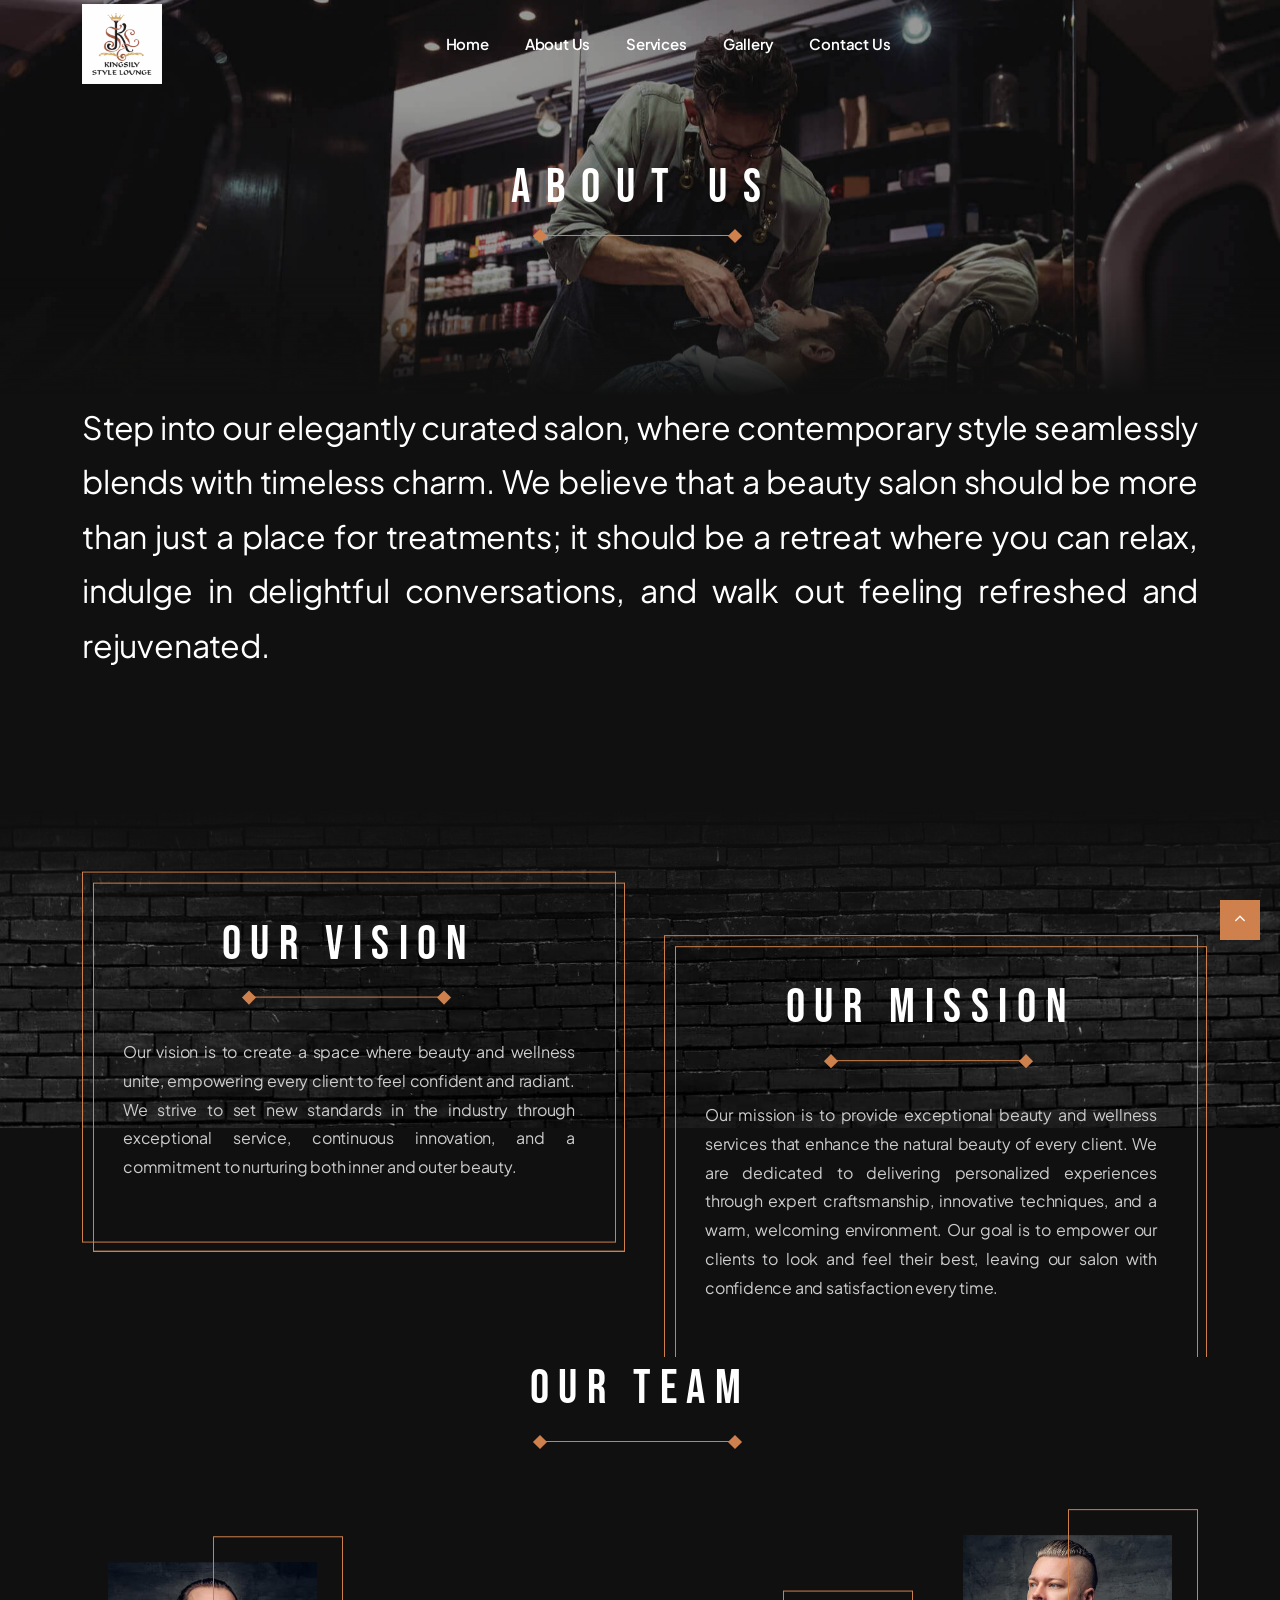
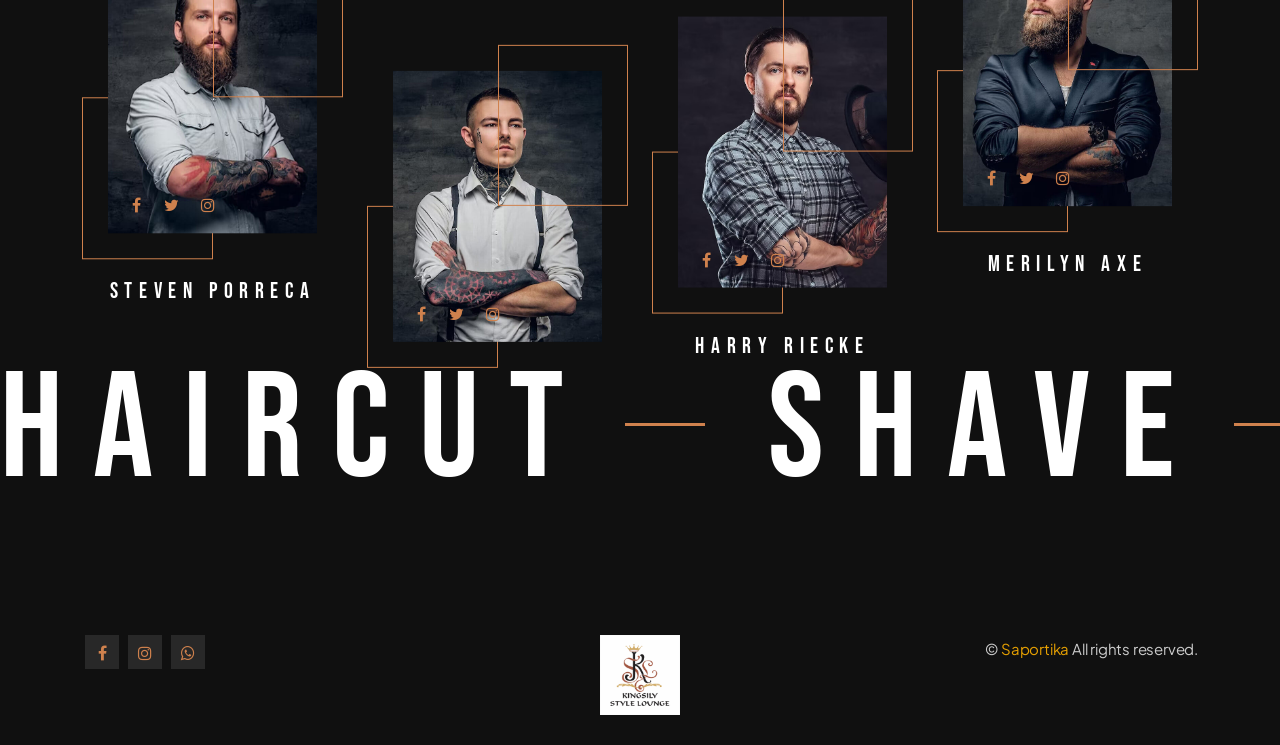
==== commit 2fdd20b9: "commit" ====
--- a/about.html
+++ b/about.html
@@ -38,8 +38,8 @@
                                     <!-- logo begin -->
                                     <div id="logo">
                                         <a href="index.html">
-                                            <img class="logo-main" src="images/logo.png" alt="" >
-                                            <img class="logo-mobile" src="images/logo-mobile.png" alt="" >
+                                            <img class="logo-main" src="images/logo2.png" alt="" style="max-width: 80px;">
+                                            <img class="logo-mobile" src="images/logo2.png" alt="" style="max-width: 80px;">
                                         </a>
                                     </div>
                                     <!-- logo close -->
@@ -47,42 +47,16 @@
                             </div>
                             <div class="de-flex-col header-col-mid">
                                 <ul id="mainmenu">
-                                    <li><a class="menu-item" href="index.html">Home</a>
-                                        <ul>
-                                            <li><a class="menu-item" href="index.html">Home 1</a></li>
-                                            <li><a class="menu-item" href="index-2.html">Home 2</a></li>
-                                            <li><a class="menu-item" href="index-3.html">Home 3</a></li>
-                                            <li><a class="menu-item" href="index-4.html">Home 4</a></li>
-                                        </ul>
-                                    </li>
-                                    <li><a class="menu-item" href="services.html">Services</a>
-                                        <ul>
-                                            <li><a class="menu-item" href="services.html">All Services</a></li>
-                                            <li><a class="menu-item" href="service-single.html">Service Single</a></li>
-                                        </ul>
-                                    </li>
-                                    <li><a class="menu-item" href="about.html">About</a>
-                                        <ul>
-                                            <li><a class="menu-item" href="about.html">About Us</a></li>
-                                            <li><a class="menu-item" href="team.html">Our Team</a></li>
-                                        </ul>
-                                    </li>
-                                    <li><a class="menu-item" href="book.html">Book Now</a></li>
-                                    <li><a class="menu-item" href="blog.html">Blog</a></li>
-                                    <li><a class="menu-item" href="#">Extras</a>
-                                        <ul>
-                                            <li><a class="menu-item" href="contact.html">Contact</a></li>
-                                            <li><a class="menu-item" href="gallery.html">Gallery</a></li>
-                                            <li><a class="menu-item" href="pricing.html">Pricing</a></li>
-                                            <li><a class="menu-item" href="testimonials.html">Testimonials</a></li>
-                                        </ul>
-                                    </li>
+                                    <li><a class="menu-item" href="index.html">Home</a></li>
+                                    <li><a class="menu-item" href="about.html">About Us</a></li>
+                                    <li><a class="menu-item" href="services.html">Services</a></li>
+                                    <li><a class="menu-item" href="gallery.html">Gallery</a></li>
+                                    <li><a class="menu-item" href="contact.html">Contact Us</a></li>
                                 </ul>
                             </div>
                             <div class="de-flex-col">
                                 <div class="menu_side_area">
-                                    <a href="book.html" class="btn-main">Book Now</a>
-                                    <span id="menu-btn"></span>
+                                    
                                 </div>
                             </div>
                         </div>
@@ -112,7 +86,7 @@
                 <div class="container">
                     <div class="row">
                         <div class="col-lg-12" data-jarallax-element="-20">
-                            <p class="lead big wow fadeInUp">Immerse yourself in the ambience of our thoughtfully designed space, where modern aesthetics merge harmoniously with classic elements. We believe that a barbershop should be more than just a place to get a haircut; it should be a sanctuary where you can unwind, engage in great conversation, and leave feeling invigorated.
+                            <p class="lead big wow justify fadeInUp">Step into our elegantly curated salon, where contemporary style seamlessly blends with timeless charm. We believe that a beauty salon should be more than just a place for treatments; it should be a retreat where you can relax, indulge in delightful conversations, and walk out feeling refreshed and rejuvenated.
                             </p>
                         </div>
                     </div>
@@ -128,7 +102,7 @@
                             <div class="d-sch-table">
                                 <h2 class="wow fadeIn text-center">Our Vision</h2>
                                 <div class="de-separator"></div>
-                                <p>At the heart of our vision is a commitment to preserving the time-honored traditions of barbering while seamlessly blending them with contemporary techniques and trends. We envision a space where heritage and innovation coexist harmoniously, creating an environment that appeals to the modern man seeking both classic sophistication and cutting-edge styles.</p>
+                                <p class="justify">Our vision is to create a space where beauty and wellness unite, empowering every client to feel confident and radiant. We strive to set new standards in the industry through exceptional service, continuous innovation, and a commitment to nurturing both inner and outer beauty.</p>
                                 <div class="d-deco"></div>
                             </div>
                         </div>
@@ -137,7 +111,7 @@
                             <div class="d-sch-table">
                                 <h2 class="wow fadeIn text-center">Our Mission</h2>
                                 <div class="de-separator"></div>
-                                <p>Our mission is to empower men to feel confident, stylish, and authentic in their appearance. Through our commitment to excellence, personalized service, inviting atmosphere, and a harmonious blend of tradition and innovation, we aspire to become the ultimate grooming destination for the modern gentleman.</p>
+                                <p class="justify">Our mission is to provide exceptional beauty and wellness services that enhance the natural beauty of every client. We are dedicated to delivering personalized experiences through expert craftsmanship, innovative techniques, and a warm, welcoming environment. Our goal is to empower our clients to look and feel their best, leaving our salon with confidence and satisfaction every time.</p>
                                 <div class="d-deco"></div>
                             </div>
                         </div>
@@ -278,18 +252,16 @@
                     
                     <div class="col-lg-4 text-lg-start text-center">
                         <div class="social-icons">
-                            <a href="#"><i class="fa fa-facebook fa-lg"></i></a>
-                            <a href="#"><i class="fa fa-twitter fa-lg"></i></a>
-                            <a href="#"><i class="fa fa-linkedin fa-lg"></i></a>
-                            <a href="#"><i class="fa fa-pinterest fa-lg"></i></a>
-                            <a href="#"><i class="fa fa-rss fa-lg"></i></a>
+                            <a href="https://www.facebook.com/p/Kingsily-Style-Lounge-100063586610848/" target="_blank"><i class="fa fa-facebook fa-lg"></i></a>
+                            <a href="https://www.instagram.com/kingsily_ksl/?hl=en" target="_blank"><i class="fa fa-instagram fa-lg"></i></a>
+                            <a href="#" target="_blank"><i class="fa fa-whatsapp fa-lg"></i></a>
                         </div>
                     </div>
                     <div class="col-lg-4 text-lg-center text-center">
-                        <img src="images/logo.png" class="" alt="">
+                        <img src="images/logo2.png" class="" alt="" style="max-width: 80px;">
                     </div>
                     <div class="col-lg-4 text-lg-end text-center">
-                        Copyright 2023 - Blaxcut by Designesia
+                        © <a href="https://saportika.in" style="color: #E6A002">Saportika</a> All rights reserved.
                     </div>
                 </div>
             </div>
--- a/css/style.css
+++ b/css/style.css
@@ -18505,4 +18505,16 @@
   }
 
   .container-timeline ul li::before {
-    left: 0+    left: 0;
+    top: 0;
+    border-radius: 0;
+    -moz-border-radius: 0;
+    -webkit-border-radius: 0;
+
+
+  }
+}
+
+.justify {
+  text-align: justify;
+}
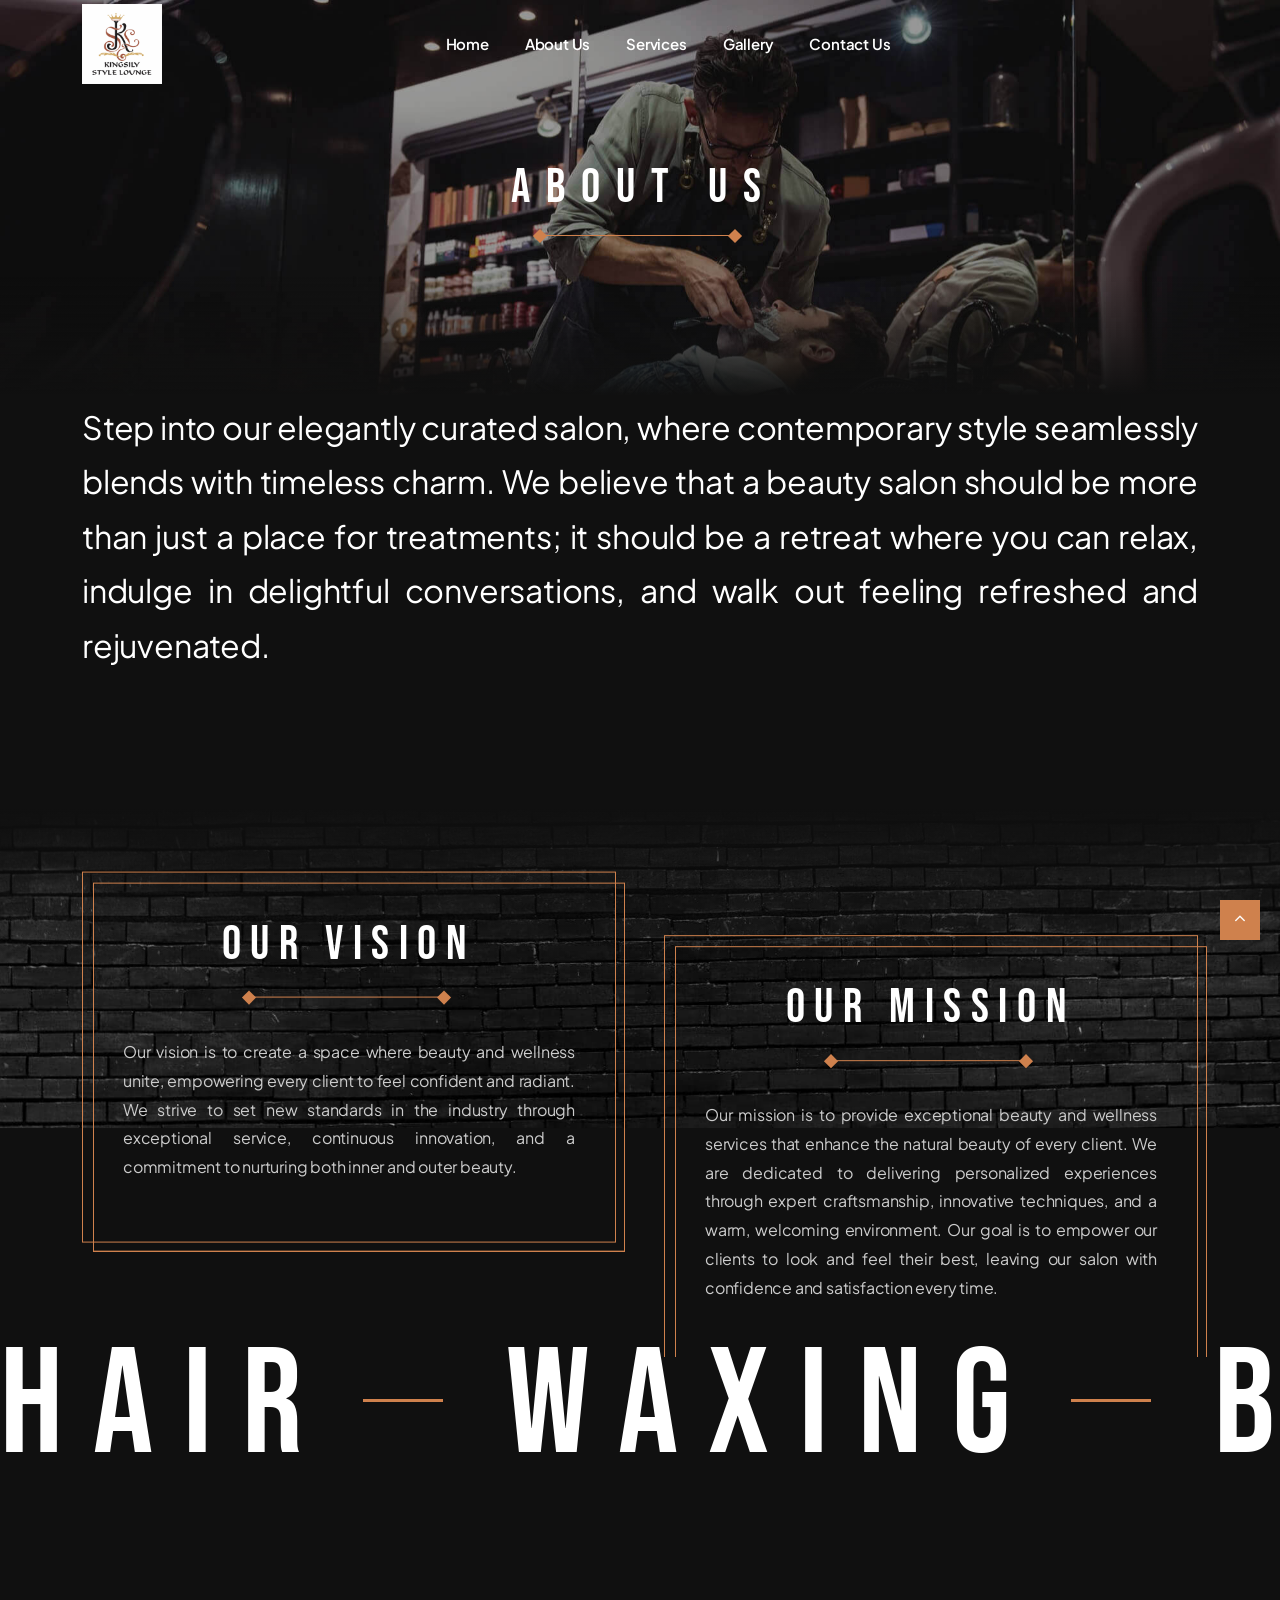
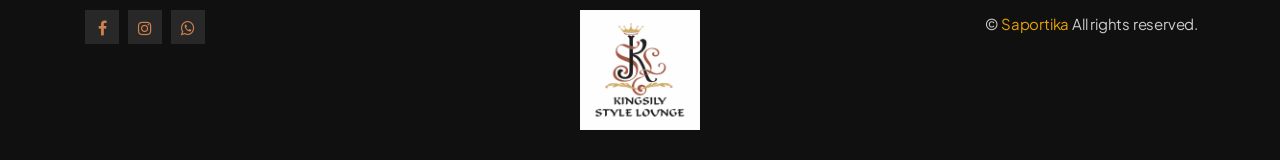
==== commit b2669f30: "Commit" ====
--- a/about.html
+++ b/about.html
@@ -120,7 +120,7 @@
                 <div class="de-gradient-edge-bottom"></div>
             </section>
 
-            <section aria-label="section" class="no-top">
+            <!-- <section aria-label="section" class="no-top">
                 <div class="container">
                     <div class="row">
                         <div class="col-lg-12 text-center">
@@ -196,29 +196,33 @@
                         </div>
                     </div>
                 </div>
-            </section>
+            </section> -->
 
             <section aria-label="section" class="no-top">
                 <div class="wow fadeInRight d-flex">
                   <div class="de-marquee-list wow">
                     <div class="d-item">
-                      <span class="d-item-txt">Haircut</span>
-                      <span class="d-item-display">
-                        <i class="d-item-block"></i>
-                      </span>
-                      <span class="d-item-txt">Shave</span>
-                      <span class="d-item-display">
-                        <i class="d-item-block"></i>
-                      </span>
-                      <span class="d-item-txt">Faded</span>
-                      <span class="d-item-display">
-                        <i class="d-item-block"></i>
-                      </span>
-                      <span class="d-item-txt">Hair Dye</span>
-                      <span class="d-item-display">
-                        <i class="d-item-block"></i>
-                      </span>
-                      <span class="d-item-txt">Beard Trim</span>
+                      <span class="d-item-txt">Hair</span>
+                      <span class="d-item-display">
+                        <i class="d-item-block"></i>
+                      </span>
+                      <span class="d-item-txt">Waxing</span>
+                      <span class="d-item-display">
+                        <i class="d-item-block"></i>
+                      </span>
+                      <span class="d-item-txt">Bleach</span>
+                      <span class="d-item-display">
+                        <i class="d-item-block"></i>
+                      </span>
+                      <span class="d-item-txt">De-Tan</span>
+                      <span class="d-item-display">
+                        <i class="d-item-block"></i>
+                      </span>
+                      <span class="d-item-txt">Threading</span>
+                      <span class="d-item-display">
+                        <i class="d-item-block"></i>
+                      </span>
+                      <span class="d-item-txt">Manicure & Pedicure</span>
                       <span class="d-item-display">
                         <i class="d-item-block"></i>
                       </span>
@@ -226,15 +230,7 @@
                       <span class="d-item-display">
                         <i class="d-item-block"></i>
                       </span>
-                      <span class="d-item-txt">Facial</span>
-                      <span class="d-item-display">
-                        <i class="d-item-block"></i>
-                      </span>
-                      <span class="d-item-txt">Masage</span>
-                      <span class="d-item-display">
-                        <i class="d-item-block"></i>
-                      </span>
-                      <span class="d-item-txt">Hair Wash</span>
+                      <span class="d-item-txt">Hair Spa</span>
                       <span class="d-item-display">
                         <i class="d-item-block"></i>
                       </span>
@@ -254,11 +250,11 @@
                         <div class="social-icons">
                             <a href="https://www.facebook.com/p/Kingsily-Style-Lounge-100063586610848/" target="_blank"><i class="fa fa-facebook fa-lg"></i></a>
                             <a href="https://www.instagram.com/kingsily_ksl/?hl=en" target="_blank"><i class="fa fa-instagram fa-lg"></i></a>
-                            <a href="#" target="_blank"><i class="fa fa-whatsapp fa-lg"></i></a>
+                            <a href="https://wa.link/ezz4oo" target="_blank"><i class="fa fa-whatsapp fa-lg"></i></a>
                         </div>
                     </div>
                     <div class="col-lg-4 text-lg-center text-center">
-                        <img src="images/logo2.png" class="" alt="" style="max-width: 80px;">
+                        <img src="images/logo2.png" class="" alt="" style="max-width: 120px;">
                     </div>
                     <div class="col-lg-4 text-lg-end text-center">
                         © <a href="https://saportika.in" style="color: #E6A002">Saportika</a> All rights reserved.
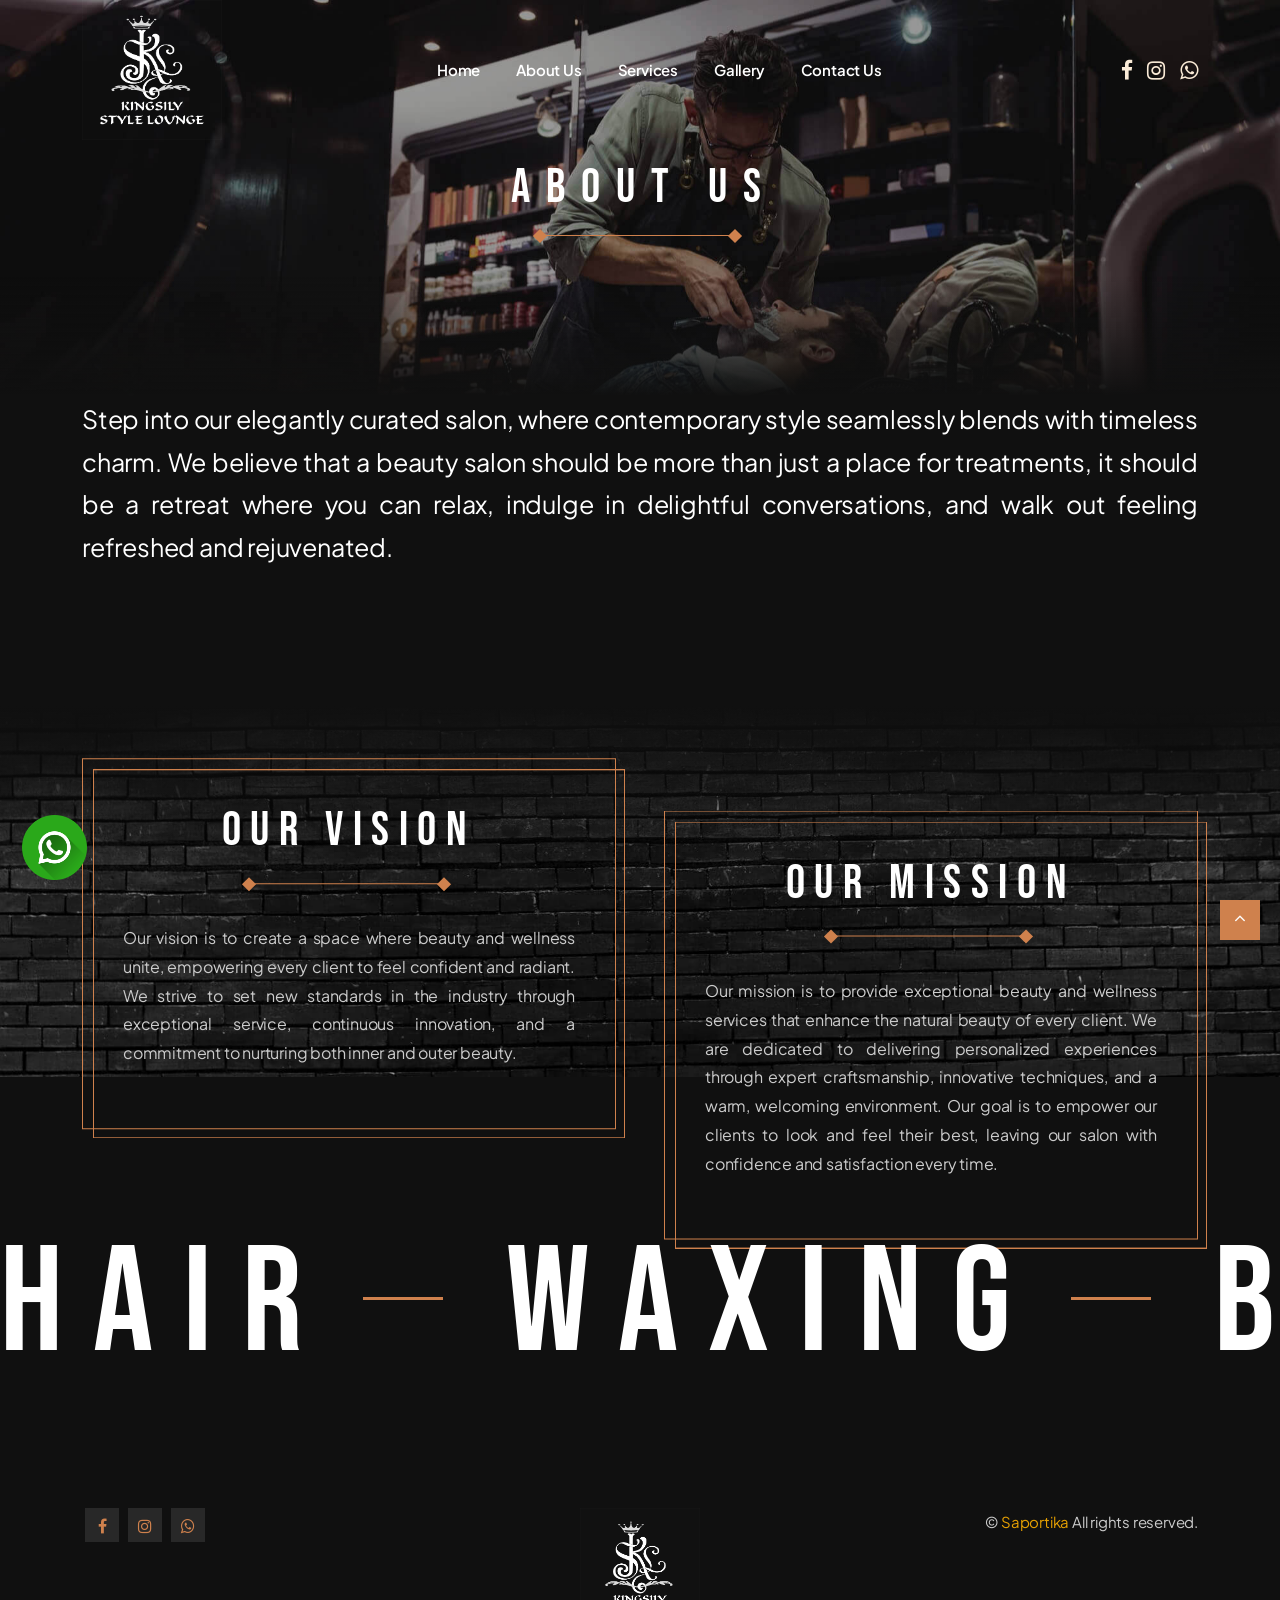
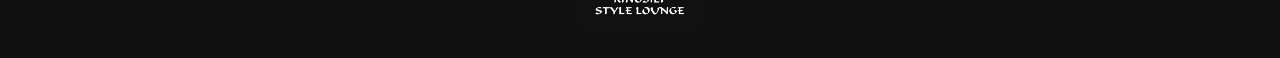
==== commit 1cf498e0: "init" ====
--- a/about.html
+++ b/about.html
@@ -2,11 +2,11 @@
 <html lang="zxx">
 
 <head>
-    <title>Blaxcut - Barbershop Website Template</title>
+    <title>Kingsily Style Lounge</title>
     <link rel="icon" href="images/icon.png" type="image/gif" sizes="16x16">
     <meta content="text/html;charset=utf-8" http-equiv="Content-Type">
     <meta content="width=device-width, initial-scale=1.0" name="viewport" >
-    <meta content="Blaxcut - Barbershop Website Template" name="description" >
+    <meta content="Kingsily Style Lounge" name="description" >
     <meta content="" name="keywords" >
     <meta content="" name="author" >
     <!-- CSS Files
@@ -37,10 +37,12 @@
                                 <div class="de-flex-col">
                                     <!-- logo begin -->
                                     <div id="logo">
+                                        <div id="logo">
                                         <a href="index.html">
-                                            <img class="logo-main" src="images/logo2.png" alt="" style="max-width: 80px;">
-                                            <img class="logo-mobile" src="images/logo2.png" alt="" style="max-width: 80px;">
+                                            <img class="logo-main" src="images/logo.png" alt="" style="max-width: 140px;">
+                                            <img class="logo-mobile" src="images/logo.png" alt="" style="max-width: 90px;">
                                         </a>
+                                    </div>
                                     </div>
                                     <!-- logo close -->
                                 </div>
@@ -55,8 +57,11 @@
                                 </ul>
                             </div>
                             <div class="de-flex-col">
-                                <div class="menu_side_area">
-                                    
+                                <div class="menu_side_area d-flex align-items-center justify-content-center" style="gap: 15px;">
+                                    <a href="https://www.facebook.com/p/Kingsily-Style-Lounge-100063586610848/" target="_blank" class="social-icon-header" style="color: antiquewhite;"><i class="fa fa-facebook fa-lg"></i></a>
+                                    <a href="https://www.instagram.com/kingsily_ksl/?hl=en" target="_blank" class="social-icon-header" style="color: antiquewhite;"><i class="fa fa-instagram fa-lg"></i></a>
+                                    <a href="https://wa.link/ezz4oo" target="_blank" class="social-icon-header" style="color: antiquewhite;"><i class="fa fa-whatsapp fa-lg"></i></a>
+                                    <span id="menu-btn"></span>
                                 </div>
                             </div>
                         </div>
@@ -86,7 +91,7 @@
                 <div class="container">
                     <div class="row">
                         <div class="col-lg-12" data-jarallax-element="-20">
-                            <p class="lead big wow justify fadeInUp">Step into our elegantly curated salon, where contemporary style seamlessly blends with timeless charm. We believe that a beauty salon should be more than just a place for treatments; it should be a retreat where you can relax, indulge in delightful conversations, and walk out feeling refreshed and rejuvenated.
+                            <p class="lead big wow justify fadeInUp" style="font-size: 25px !important;">Step into our elegantly curated salon, where contemporary style seamlessly blends with timeless charm. We believe that a beauty salon should be more than just a place for treatments, it should be a retreat where you can relax, indulge in delightful conversations, and walk out feeling refreshed and rejuvenated.
                             </p>
                         </div>
                     </div>
@@ -254,7 +259,7 @@
                         </div>
                     </div>
                     <div class="col-lg-4 text-lg-center text-center">
-                        <img src="images/logo2.png" class="" alt="" style="max-width: 120px;">
+                        <img src="images/logo.png" class="" alt="" style="max-width: 120px;">
                     </div>
                     <div class="col-lg-4 text-lg-end text-center">
                         © <a href="https://saportika.in" style="color: #E6A002">Saportika</a> All rights reserved.
@@ -263,6 +268,10 @@
             </div>
         </footer>
         <!-- footer close -->
+    </div>
+
+    <div class="whatsapp">
+        <a href="https://wa.link/ezz4oo"><img src="images/whatsapp.png" class="whatsapp-logo" alt=""></a>
     </div>
     
     <!-- Javascript Files
--- a/css/style.css
+++ b/css/style.css
@@ -322,7 +322,7 @@
 
 
 .scroll-down {
-    margin-top: -90px;
+    margin-top: -150px;
 }
 
 .scroll-up {
@@ -4795,7 +4795,7 @@
 .wm {
   width:1920px;
   color: transparent;
-  -webkit-text-stroke: 1px var(--primary-color);
+  -webkit-text-stroke: 1px #ffbd92;
   font-size: 300px;
   position: absolute;
   left: 0;
@@ -18517,4 +18517,35 @@
 
 .justify {
   text-align: justify;
+}
+
+.whatsapp {
+  position: fixed;
+  bottom: 20px;
+  left: 22px;
+  z-index: 999;
+}
+
+@media(max-width:768px) {
+  .whatsapp {
+      bottom: 20px;
+  }
+}
+
+.whatsapp-logo {
+  max-width: 65px;
+}
+
+@media(max-width:500px) {
+  .whatsapp-logo {
+      max-width: 45px;
+  }
+
+}
+
+@media(max-width:800px) {
+  .social-icon-header{
+      display: none;
+  }
+
 }
